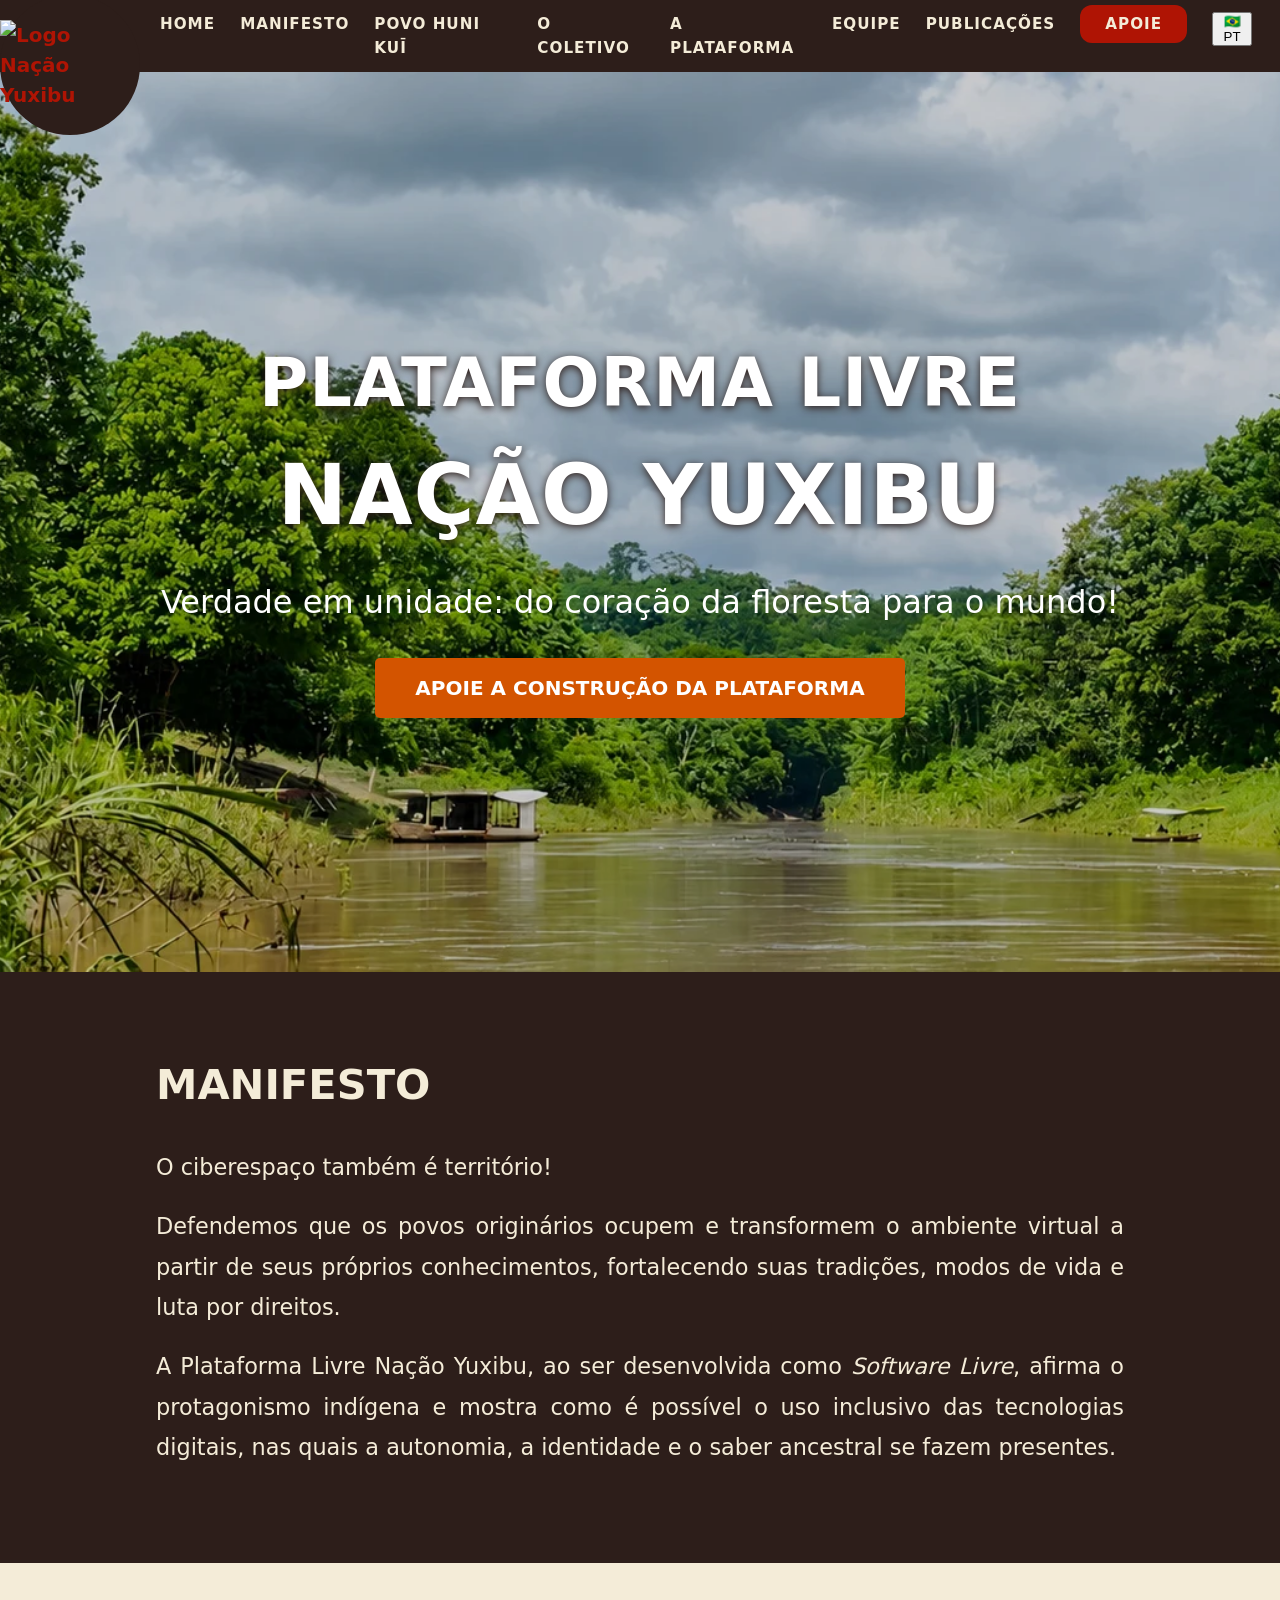
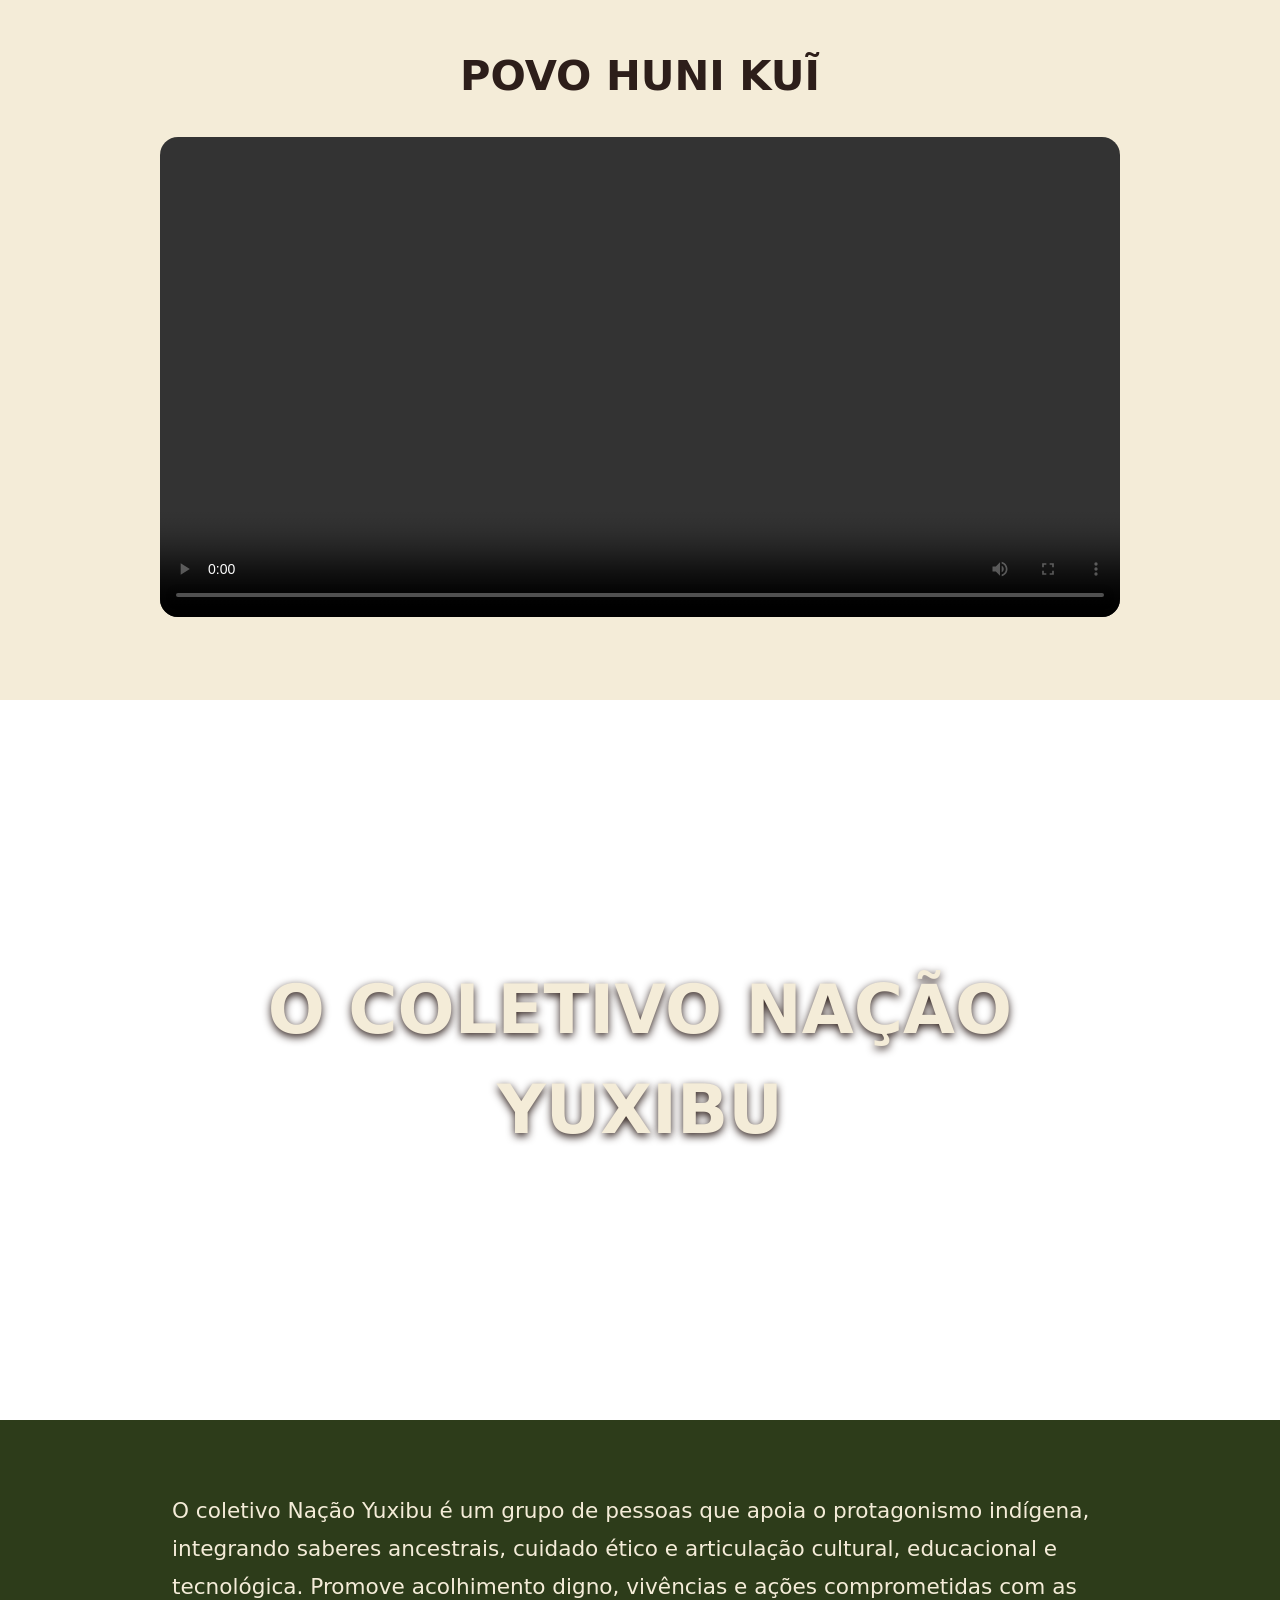
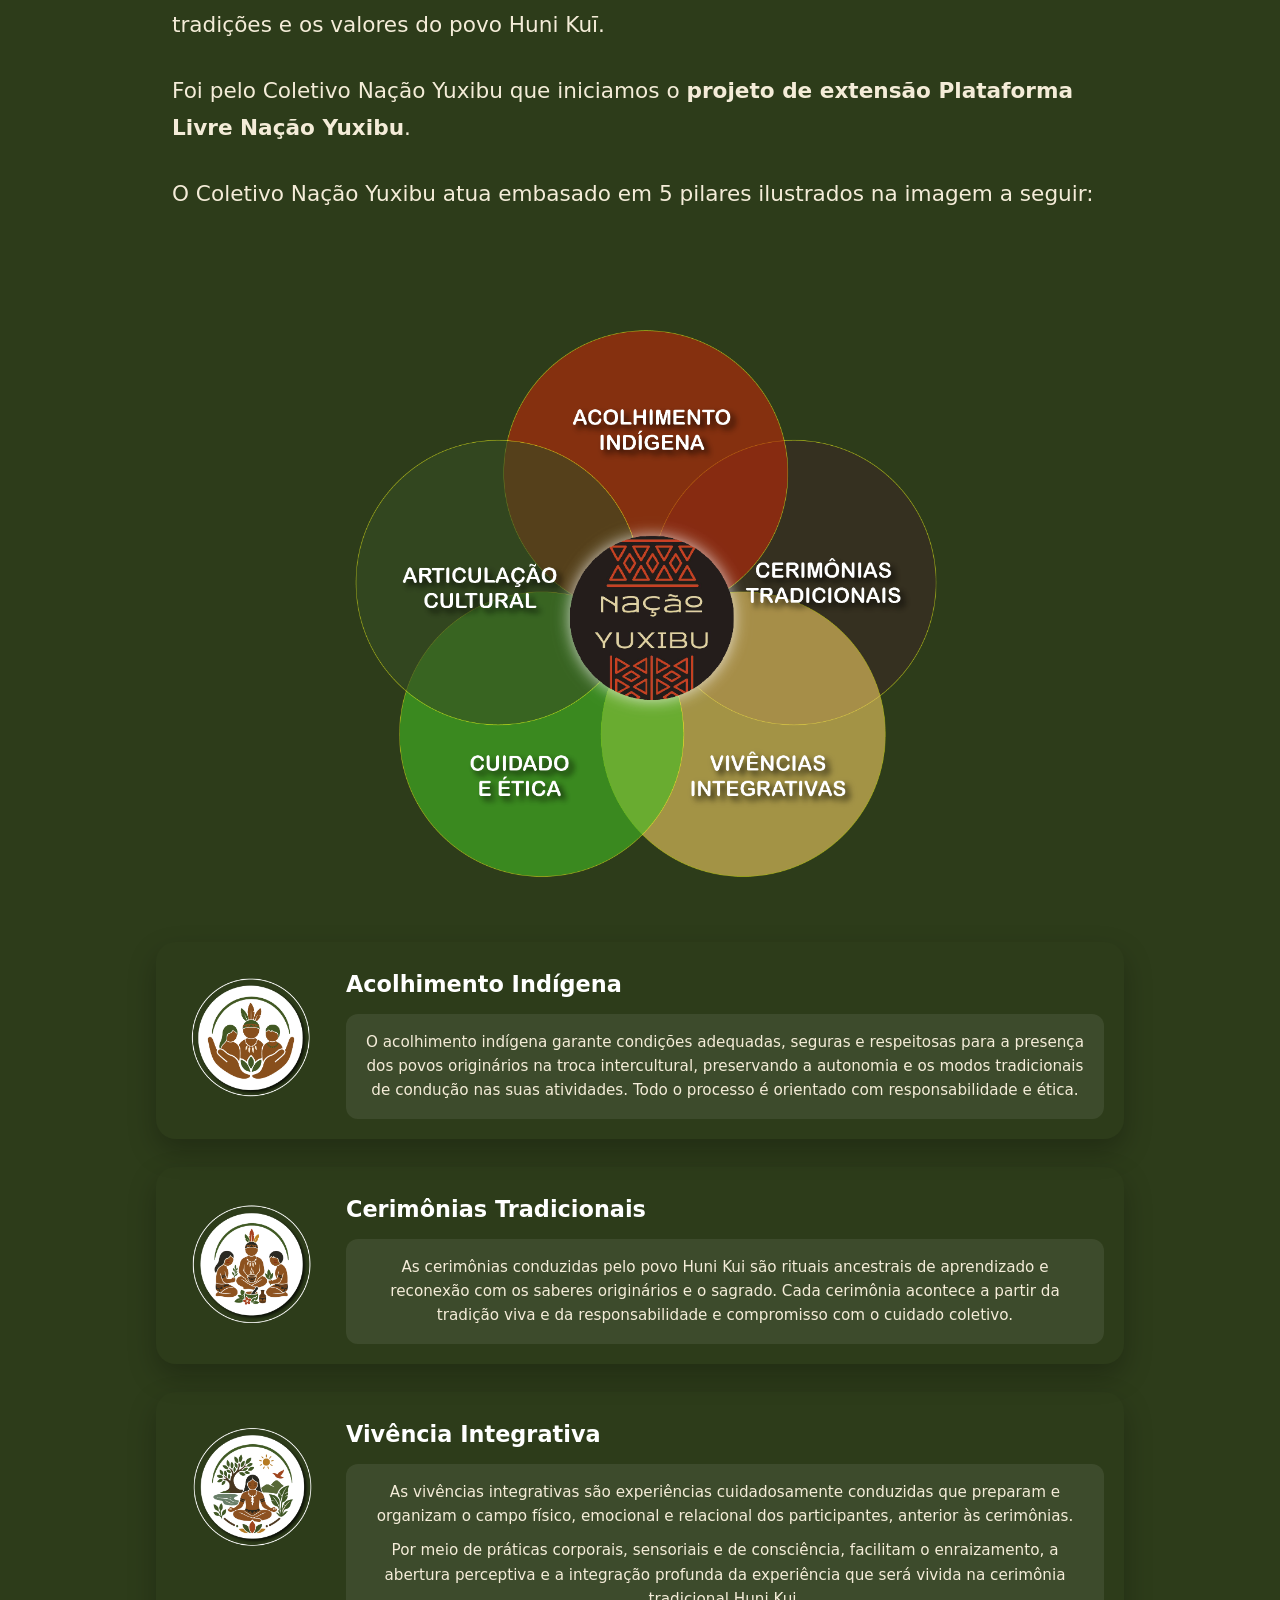
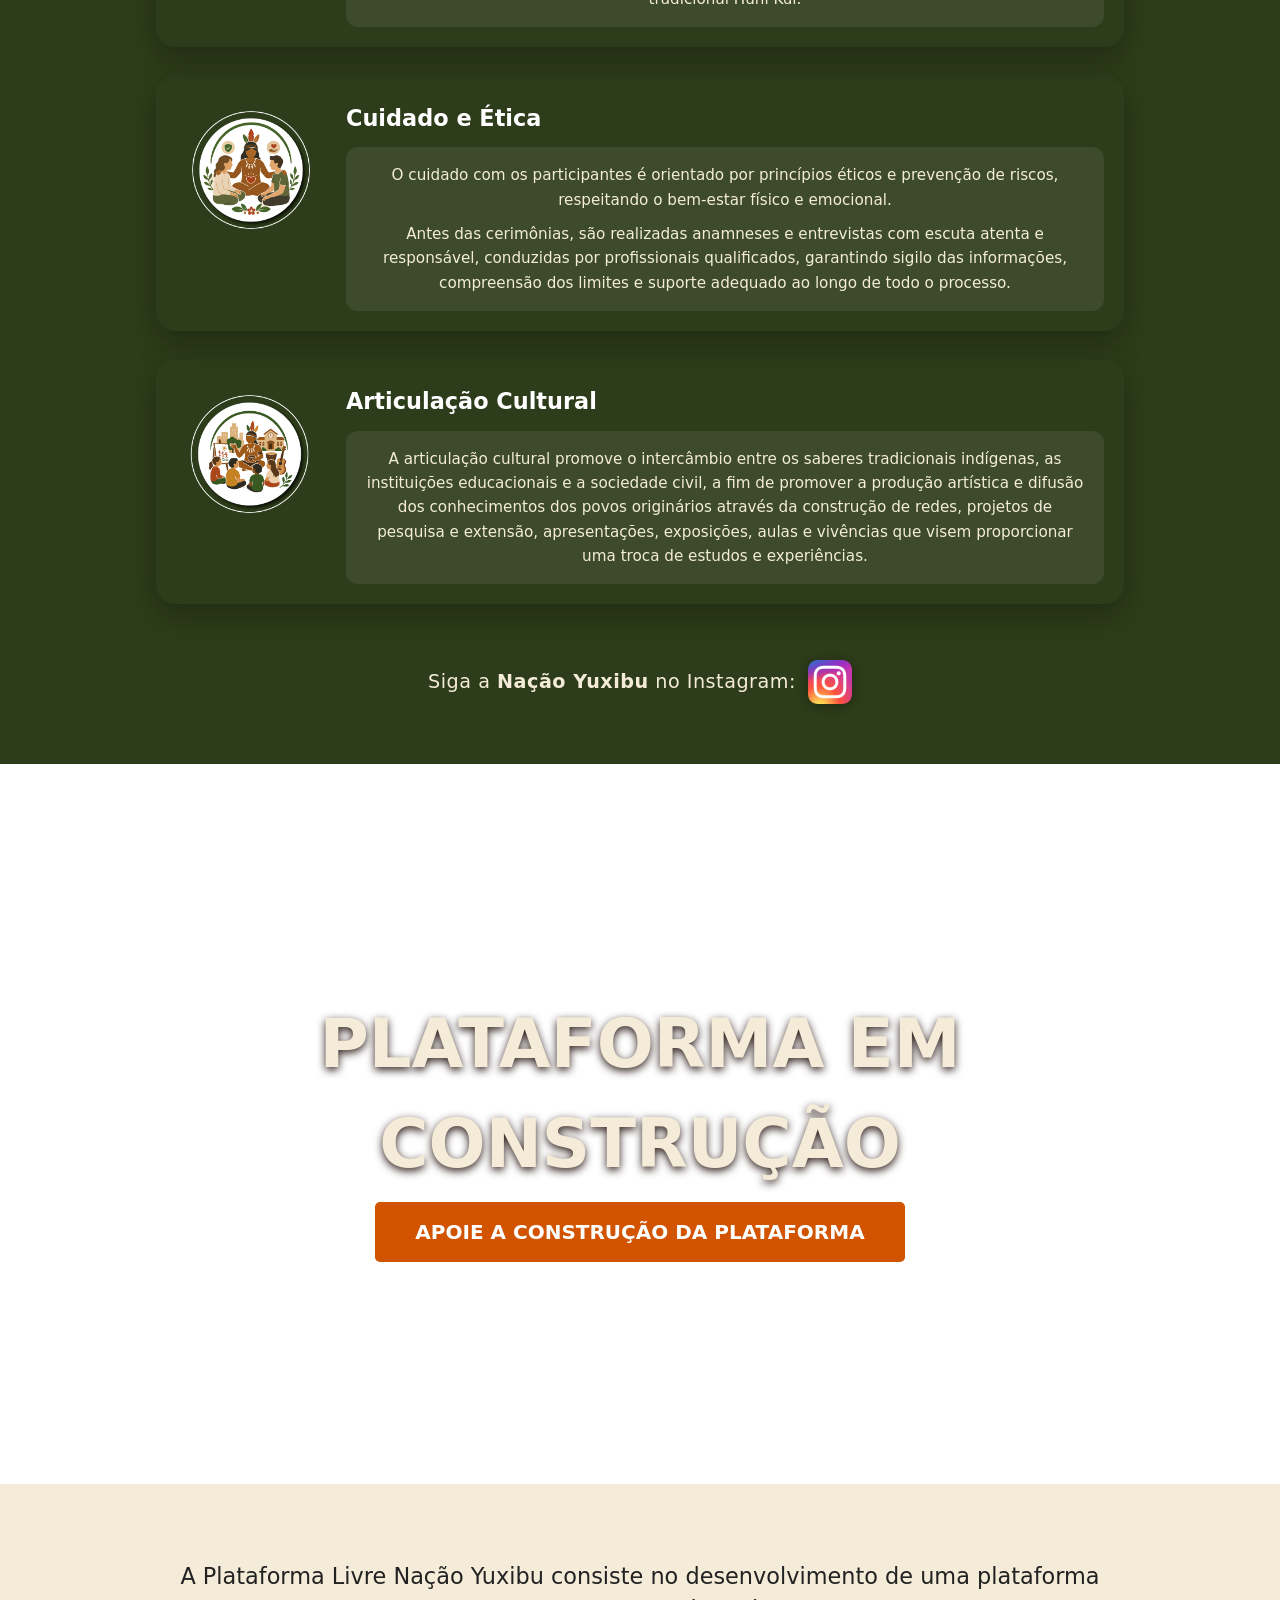
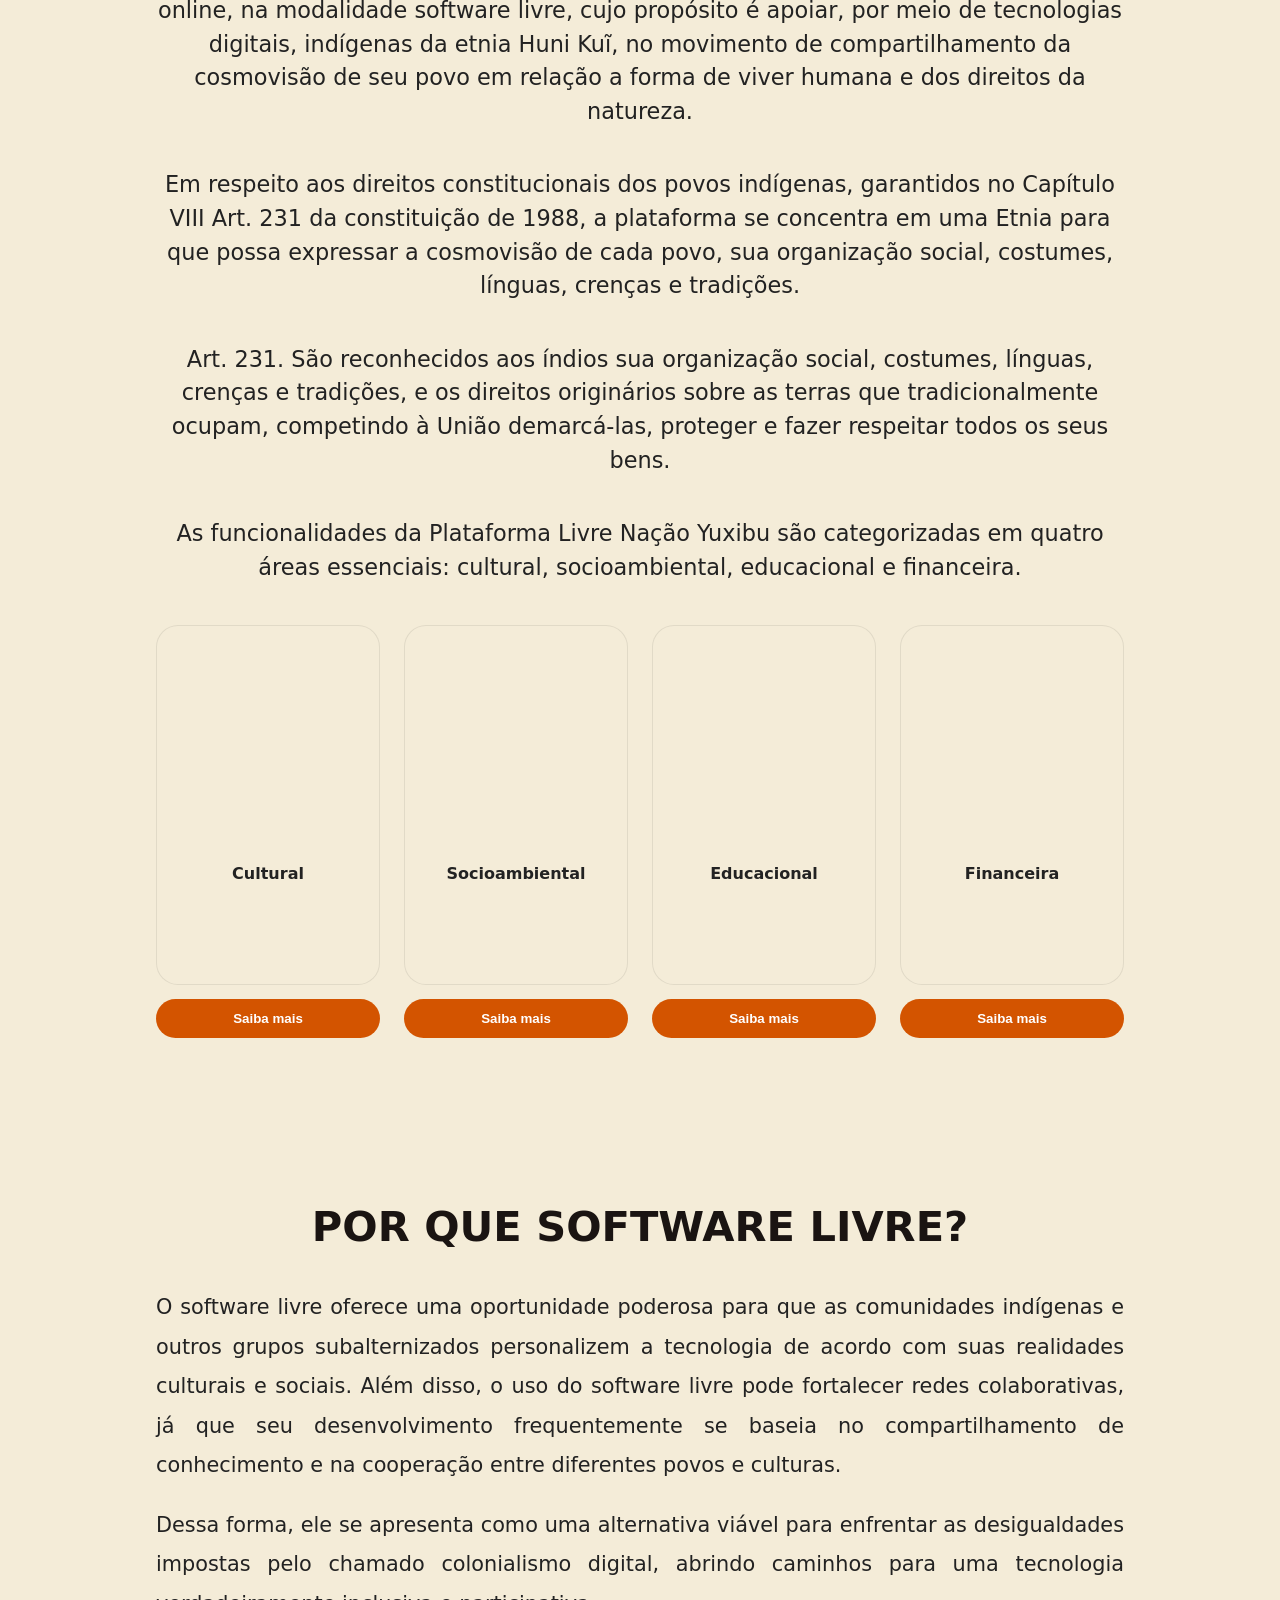
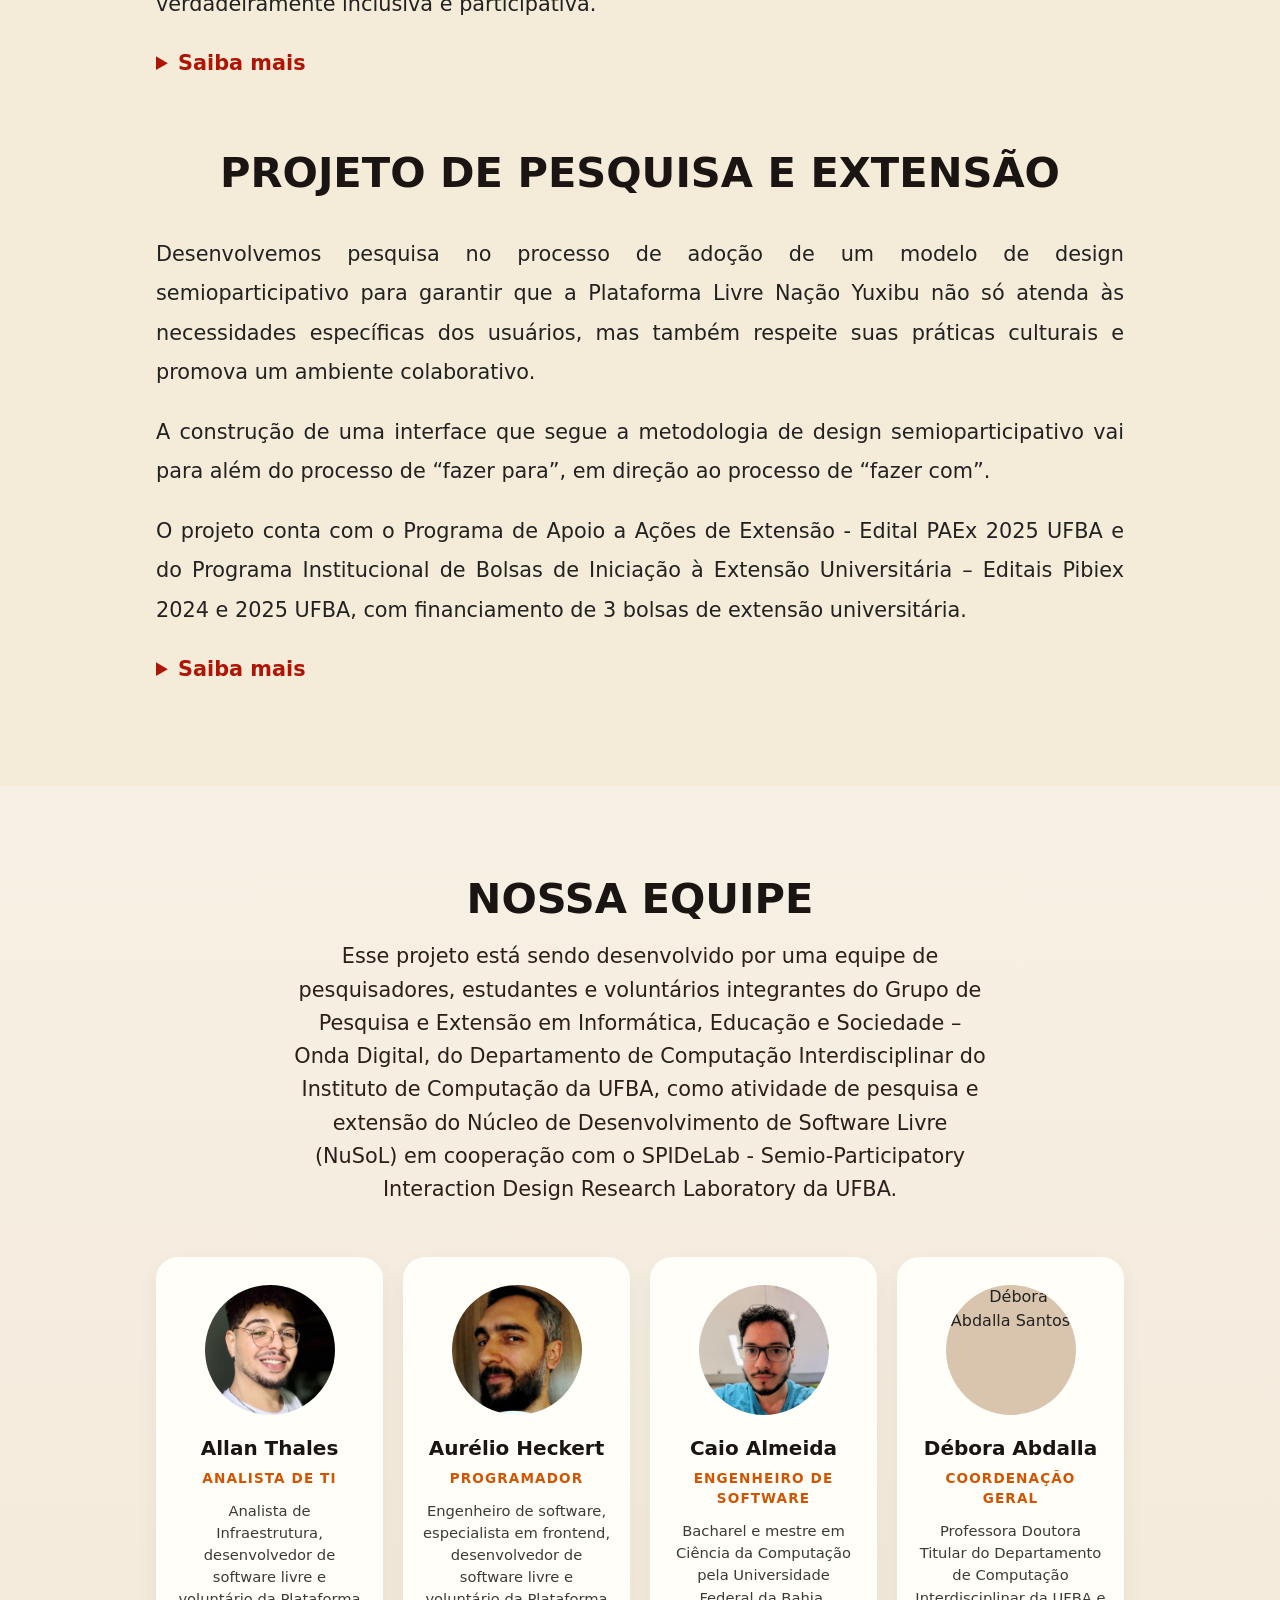
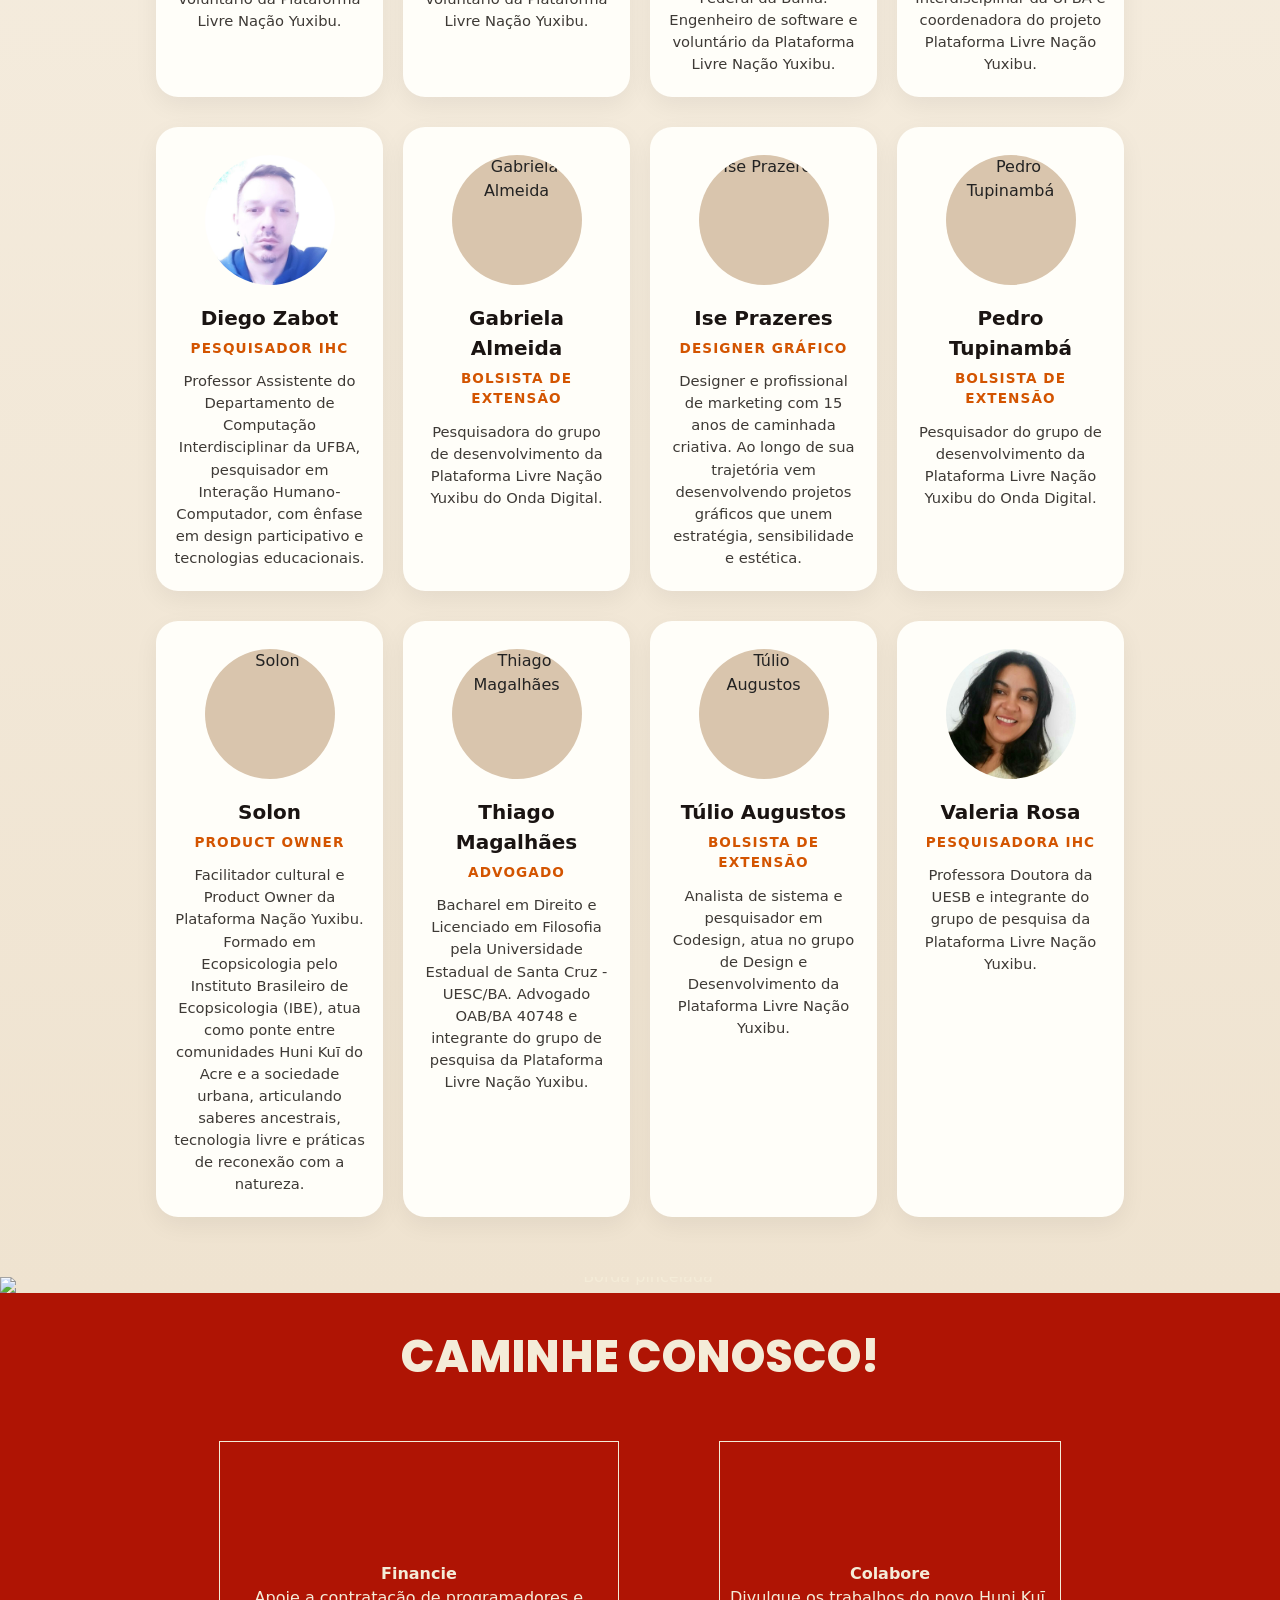
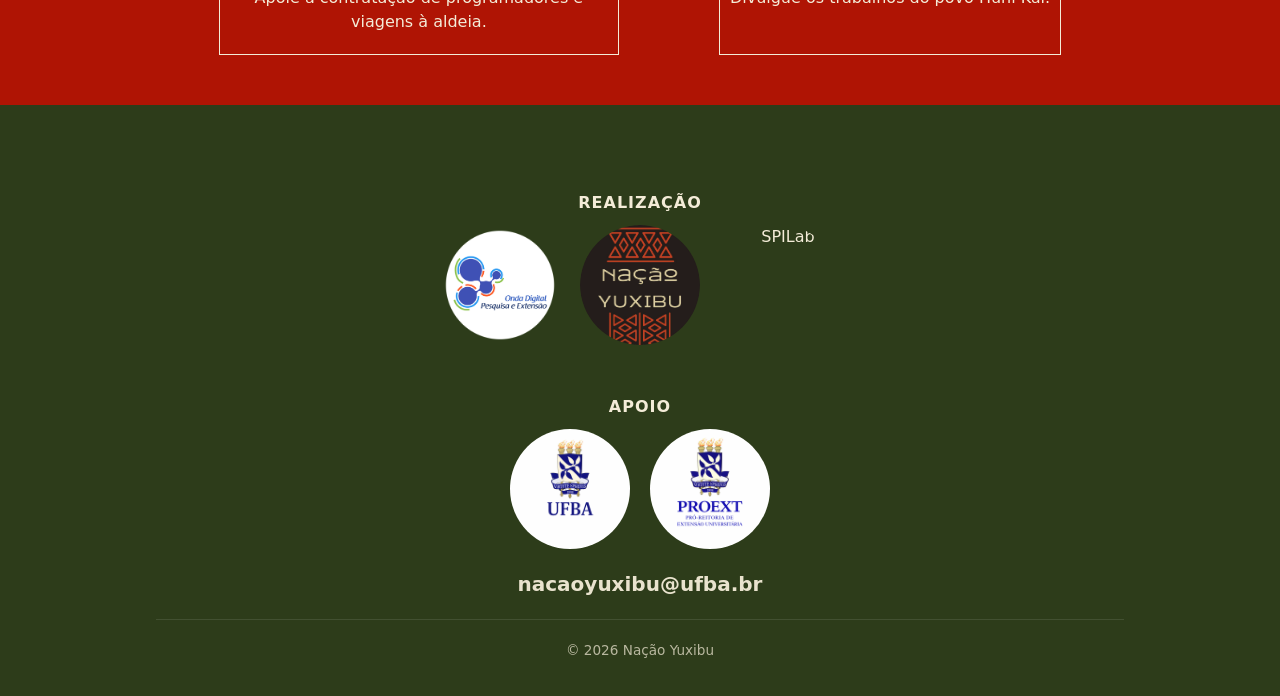
==== index.html @ 7ef47f7e "feat: adiciona suporte a seleção de idioma e atualiza estilos gerais" ====
<!DOCTYPE html>
<html lang="pt-br">

<head>
  <meta charset="UTF-8">
  <meta name="viewport" content="width=device-width, initial-scale=1.0, viewport-fit=cover">
  <title>Nação Yuxibu</title>
  <link rel="stylesheet" href="style.css">
  <link rel="stylesheet" href="https://cdn.jsdelivr.net/npm/swiper@11/swiper-bundle.min.css" />
  <link href="https://fonts.googleapis.com/css2?family=Poppins:wght@300;400;600;700;800&display=swap" rel="stylesheet">
  <link rel="shortcut icon" type="image/x-icon" href="./Fotos/nacao yuxibu.png">
</head>

<body>
  <header class="cabecalho">
    <nav class="navegacao">
      <div class="container-marca">
        <a href="#hero"><img src="./Fotos/nacao yuxibu.png" alt="Logo Nação Yuxibu" class="logo-cabecalho"></a>

      </div>
      <button class="botao-menu" type="button" aria-label="Abrir menu">☰</button>
      <ul class="links-navegacao">
        <li><a href="#hero">Home</a></li>
        <li><a href="#manifesto">Manifesto</a></li>
        <li><a href="#povo">Povo Huni Kuī</a></li>
        <li><a href="#movimento">O Coletivo</a></li>
        <li><a href="#plataforma">A Plataforma</a></li>
        <li><a href="#sobre">Equipe</a></li>
        <li><a href="publicacoes.html">Publicações</a></li>
        <li><a href="apoie.html" class="link-apoio">APOIE</a></li>
        <li class="item-idioma">
          <div class="idioma-selector">
            <button class="idioma-botao" id="idiomaAtual" aria-label="Selecionar idioma">
              <span class="bandeira">🇧🇷</span> PT
            </button>
            <ul class="idioma-lista" id="listaIdiomas"></ul>
          </div>
        </li>
      </ul>
    </nav>
  </header>

  <main>
    <!-- Hero -->
    <section id="hero" class="secao-hero">
      <div class="fundo-hero"></div>
      <div class="conteudo-hero">
        <h1 data-i18n="section1.heading" class="titulo-hero">
          <span class="linha-hero-1">Plataforma Livre</span>
          <span class="linha-hero-2">Nação Yuxibu</span>
        </h1>
        <p data-i18n="section1.lead" class="subtitulo-hero">
          Verdade em unidade: do coração da floresta para o mundo!
        </p>
        <a href="./apoie.html" data-i18n="section1.cta" class="botao-chamada">Apoie a Construção da plataforma</a>
      </div>
    </section>

    <!-- Manifesto -->
    <section id="manifesto" class="secao-manifesto">
      <div class="container">
        <div class="grade-manifesto">
          <div class="texto-manifesto">
            <h2 data-i18n="section2.title" class="titulo-manifesto">Manifesto</h2>
            <p data-i18n="section2.p1" class="paragrafo-manifesto">O ciberespaço também é território!</p>
            <p data-i18n="section2.p2" class="paragrafo-manifesto">
              Defendemos que os povos originários ocupem e transformem o ambiente virtual a partir de seus próprios conhecimentos, fortalecendo suas tradições, modos de vida e luta por direitos.
            </p>
            <p data-i18n="section2.p3" class="paragrafo-manifesto">
              A Plataforma Livre Nação Yuxibu, ao ser desenvolvida como <em>Software Livre</em>, afirma o protagonismo indígena e mostra como é possível o uso inclusivo das tecnologias digitais, nas quais a autonomia, a identidade e o saber ancestral se fazem presentes.
            </p>
          </div>
        </div>
      </div>
    </section>

    <!-- Povo Huni Kuī -->
    <section id="povo" class="secao-povo">
      <div class="container">
        <h2 class="titulo-povo">POVO HUNI KUĨ</h2>
        <div class="swiper carrossel-povo">
          <div class="swiper-wrapper">
            <div class="swiper-slide">
              <video class="player-video" controls>
                <source src="./videos/VideoIbã.mp4" type="video/mp4">
                Seu navegador não suporta o elemento de vídeo.
              </video>
            </div>
            <!--<div class="swiper-slide">
              <video class="player-video" controls>
                <source src="#" type="video/mp4">
              </video>
            </div>
            <div class="swiper-slide">
              <video class="player-video" controls>
                <source src="#" type="video/mp4">
              </video>
            </div>-->
          </div>
          <div class="swiper-button-next"></div>
          <div class="swiper-button-prev"></div>
          <div class="swiper-pagination"></div>
        </div>
      </div>
    </section>

    <!-- Coletivo (capa) -->
    <section id="movimento" class="secao-coletivo">
      <div class="container">
        <h2 data-i18n="section3.title" class="titulo-movimento">O Coletivo Nação Yuxibu</h2>
      </div>
    </section>

    <!-- Cards do Coletivo (novo layout) -->
    <section id="movimento-cards" class="secao-cards-movimento">
      <div class="container">
        <div class="container container-coletivo">
          <div class="texto-coletivo">
            <p data-i18n="section3.p1" class="paragrafo-coletivo">
              O coletivo Nação Yuxibu é um grupo de pessoas que apoia o protagonismo indígena, integrando saberes ancestrais, cuidado ético e articulação cultural, educacional e tecnológica. Promove acolhimento digno, vivências e ações comprometidas com as tradições e os valores do povo Huni Kuī.
            </p>
            <p data-i18n="section3.p2" class="paragrafo-coletivo">
              Foi pelo Coletivo Nação Yuxibu que iniciamos o <b>projeto de extensão Plataforma Livre Nação Yuxibu</b>.
            </p>
            <p data-i18n="section3.p3" class="paragrafo-coletivo">
              O Coletivo Nação Yuxibu atua embasado em 5 pilares ilustrados na imagem a seguir:
            </p>
          </div>
          <div class="pilares-nacao-yuxibu">
            <img src="./Fotos/PILARES-NAÇÃO-YUXIBU-06.png" alt="Pilares da Nação Yuxibu" loading="lazy">
          </div>
        </div>

        <div class="grade-cards-movimento">
          <!-- Card 1: Acolhimento Indígena -->
          <div class="card-movimento">
            <div class="card-icone">
              <img src="./Fotos/icones/acolhimento-indigena.png" alt="Ícone Acolhimento Indígena" loading="lazy">
            </div>
            <div class="card-conteudo">
              <h3 data-i18n="pillar.support.title" class="card-titulo">Acolhimento Indígena</h3>
              <div class="card-texto">
                <p data-i18n="pillar.support.p">O acolhimento indígena garante condições adequadas, seguras e respeitosas para a presença dos povos
                  originários na troca intercultural, preservando a autonomia e os modos tradicionais de condução nas
                  suas atividades. Todo o processo é orientado com responsabilidade e ética.</p>
              </div>
            </div>
          </div>

          <!-- Card 2: Cerimônias Tradicionais -->
          <div class="card-movimento">
            <div class="card-icone">
              <img src="./Fotos/icones/cerimônias-tradicionais.png" alt="Ícone Cerimônias Tradicionais" loading="lazy">
            </div>
            <div class="card-conteudo">
              <h3 data-i18n="pillar.ceremonies.title" class="card-titulo">Cerimônias Tradicionais</h3>
              <div class="card-texto">
                <p data-i18n="pillar.ceremonies.p">As cerimônias conduzidas pelo povo Huni Kui são rituais ancestrais de aprendizado e reconexão com os
                  saberes originários e o sagrado. Cada cerimônia acontece a partir da tradição viva e da
                  responsabilidade e compromisso com o cuidado coletivo.</p>
              </div>
            </div>
          </div>

          <!-- Card 3: Vivência Integrativa -->
          <div class="card-movimento">
            <div class="card-icone">
              <img src="./Fotos/icones/vivência-integrativa.png" alt="Ícone Vivência Integrativa" loading="lazy">
            </div>
            <div class="card-conteudo">
              <h3 data-i18n="pillar.integrative.title" class="card-titulo">Vivência Integrativa</h3>
              <div class="card-texto">
                <p data-i18n="pillar.integrative.p">As vivências integrativas são experiências cuidadosamente conduzidas que preparam e organizam o campo
                  físico, emocional e relacional dos participantes, anterior às cerimônias.</p>
                <p>Por meio de práticas corporais, sensoriais e de consciência, facilitam o enraizamento, a abertura
                  perceptiva e a integração profunda da experiência que será vivida na cerimônia tradicional Huni Kui.
                </p>
              </div>
            </div>
          </div>

          <!-- Card 4: Cuidado e Ética -->
          <div class="card-movimento">
            <div class="card-icone">
              <img src="./Fotos/icones/cuidado-e-ética.png" alt="Ícone Cuidado e Ética" loading="lazy">
            </div>
            <div class="card-conteudo">
              <h3 data-i18n="pillar.care.title" class="card-titulo">Cuidado e Ética</h3>
              <div class="card-texto">
                <p data-i18n="pillar.care.p">O cuidado com os participantes é orientado por princípios éticos e prevenção de riscos, respeitando o
                  bem-estar físico e emocional.</p>
                <p>Antes das cerimônias, são realizadas anamneses e entrevistas com escuta atenta e responsável,
                  conduzidas por profissionais qualificados, garantindo sigilo das informações, compreensão dos limites
                  e suporte adequado ao longo de todo o processo.</p>
              </div>
            </div>
          </div>

          <!-- Card 5: Articulação Cultural -->
          <div class="card-movimento">
            <div class="card-icone">
              <img src="./Fotos/icones/articulação-cultural.png" alt="Ícone Articulação Cultural" loading="lazy">
            </div>
            <div class="card-conteudo">
              <h3 data-i18n="pillar.cultural.title" class="card-titulo">Articulação Cultural</h3>
              <div class="card-texto">
                <p data-i18n="pillar.cultural.p">A articulação cultural promove o intercâmbio entre os saberes tradicionais indígenas, as instituições
                  educacionais e a sociedade civil, a fim de promover a produção artística e difusão dos conhecimentos
                  dos povos originários através da construção de redes, projetos de pesquisa e extensão, apresentações,
                  exposições, aulas e vivências que visem proporcionar uma troca de estudos e experiências.</p>
              </div>
            </div>
          </div>
        </div>
      </div>

      <!--  REDES SOCIAIS -->
      <div class="redes-sociais-coletivo">
        <div class="linha-redes">
          <p data-i18n="section3.follow" class="chamada-redes">Siga a <strong>Nação Yuxibu</strong> no Instagram:</p>
          <a href="https://www.instagram.com/nacaoyuxibu" target="_blank" rel="noopener noreferrer"
            aria-label="Instagram">
            <img src="./icones-site/icone instagram.png" alt="Instagram" loading="lazy">
          </a>
          <!-- <a href="https://wa.me/55XXXXXXXXXXX" target="_blank" rel="noopener noreferrer" aria-label="WhatsApp">
            <img src="./Fotos/icones/whatsapp.png" alt="WhatsApp">
          </a>-->
        </div>
      </div>
    </section>


    <!-- Plataforma (capa) -->
    <section id="plataforma" class="secao-plataforma-capa">
      <div class="container">
        <h2 class="titulo-plataforma">Plataforma em Construção</h2>
        <a href="./apoie.html" class="botao-chamada">Apoie a Construção da plataforma</a>
      </div>
    </section>

    <!-- Pilares da Plataforma -->
    <section id="plataforma-pilares" class="secao-pilares">
      <div class="container">
        <p data-i18n="section4.p1" class="paragrafo-plataforma">
          A Plataforma Livre Nação Yuxibu consiste no desenvolvimento de uma plataforma online, na modalidade software
          livre, cujo propósito é apoiar, por meio de tecnologias digitais, indígenas da etnia Huni Kuĩ, no movimento de
          compartilhamento da cosmovisão de seu povo em relação a forma de viver humana e dos direitos da natureza.
        </p>
        <p data-i18n="section4.p2" class="paragrafo-plataforma">
          Em respeito aos direitos constitucionais dos povos indígenas, garantidos no Capítulo VIII Art. 231 da
          constituição de 1988, a plataforma se concentra em uma Etnia para que possa expressar a cosmovisão de cada
          povo, sua organização social, costumes, línguas, crenças e tradições.
        </p>
        <p data-i18n="section4.article231" class="paragrafo-plataforma">
          Art. 231. São reconhecidos aos índios sua organização social, costumes, línguas,
          crenças e tradições, e os direitos originários sobre as terras que tradicionalmente ocupam, competindo à União
          demarcá-las, proteger e fazer respeitar todos os seus bens.
        </p>
        <p data-i18n="section4.p3" class="paragrafo-plataforma">
          As funcionalidades da Plataforma Livre Nação Yuxibu são categorizadas em quatro áreas essenciais: cultural,
          socioambiental, educacional e financeira.
        </p>
        <div class="grade-pilares">
          <!-- Pilar 1 -->
          <div class="pilar">
            <div class="pilar-interno">
              <div class="pilar-frente">
                <div class="imagem-pilar" style="background-image: url('./Fotos/CULTURAL.png');"></div>
                <h4 data-i18n="section4.cultural.title">Cultural</h4>
              </div>
              <div class="pilar-verso">
                <h4 data-i18n="section4.cultural.title">Cultural</h4>
                <p data-i18n="section4.cultural.p">Divulgação do cronograma de atividades culturais planejadas e a construção de um acervo para
                  documentar práticas e atividades realizadas.</p>
              </div>
            </div>
            <button class="botao-alternar-pilar" type="button" aria-expanded="false">Saiba mais</button>
          </div>
          <!-- Pilar 2 -->
          <div class="pilar">
            <div class="pilar-interno">
              <div class="pilar-frente">
                <div class="imagem-pilar" style="background-image: url('./Fotos/SOCIOAMBIENTAL.png');"></div>
                <h4 data-i18n="section4.socio.title">Socioambiental</h4>
              </div>
              <div class="pilar-verso">
                <h4 data-i18n="section4.socio.title">Socioambiental</h4>
                <p data-i18n="section4.socio.p">Interação entre os membros para trocas de serviços e experiências, fortalecendo relações
                  interculturais que criem novas formas de relações sociais e com a natureza.</p>
              </div>
            </div>
            <button class="botao-alternar-pilar" type="button" aria-expanded="false">Saiba mais</button>
          </div>
          <!-- Pilar 3 -->
          <div class="pilar">
            <div class="pilar-interno">
              <div class="pilar-frente">
                <div class="imagem-pilar" style="background-image: url('./Fotos/EDUCACIONAL.png');"></div>
                <h4 data-i18n="section4.educational.title">Educacional</h4>
              </div>
              <div class="pilar-verso">
                <h4 data-i18n="section4.educational.title">Educacional</h4>
                <p data-i18n="section4.educational.p">Espaço para a realização de aulas ministradas pelos próprios indígenas, bem como para fornecer
                  treinamentos aos colaboradores.</p>
              </div>
            </div>
            <button class="botao-alternar-pilar" type="button" aria-expanded="false">Saiba mais</button>
          </div>
          <!-- Pilar 4 -->
          <div class="pilar">
            <div class="pilar-interno">
              <div class="pilar-frente">
                <div class="imagem-pilar" style="background-image: url('./Fotos/FINANCEIRO.png');"></div>
                <h4 data-i18n="section4.financial.title">Financeira</h4>
              </div>
              <div class="pilar-verso">
                <h4 data-i18n="section4.financial.title">Financeira</h4>
                <p data-i18n="section4.financial.p">Espaço livre e seguro para os indígenas venderem sua arte, artesanato e objetos diversos
                  (marketplace), além de viabilizar doações, em consonância aos princípios de economia criativa e
                  sustentável.</p>
              </div>
            </div>
            <button class="botao-alternar-pilar" type="button" aria-expanded="false">Saiba mais</button>
          </div>
        </div>
      </div>
    </section>

    <!-- Software Livre e Pesquisa -->
    <section id="software-livre" class="secao-software-livre">
      <div class="container">
        <h2 data-i18n="section4.whyfree.title" class="titulo-software-livre">Por que Software Livre?</h2>
        <p data-i18n="section4.whyfree.p1" class="texto-software-livre">O software livre oferece uma oportunidade poderosa para que as comunidades
          indígenas e outros grupos subalternizados personalizem a tecnologia de acordo com suas realidades culturais e
          sociais. Além disso, o uso do software livre pode fortalecer redes colaborativas, já que seu desenvolvimento
          frequentemente se baseia no compartilhamento de conhecimento e na cooperação entre diferentes povos e
          culturas.</p>
        <p data-i18n="section4.whyfree.p2" class="texto-software-livre">
          Dessa forma, ele se apresenta como uma alternativa viável para enfrentar as desigualdades impostas pelo
          chamado colonialismo digital, abrindo caminhos para uma tecnologia verdadeiramente inclusiva e participativa.
        </p>
        <details>
          <summary class="texto-software-livre sumario">Saiba mais</summary>
          <p data-i18n="section4.whyfree.p3" class="texto-software-livre">O acesso à educação, à informação e à disseminação do conhecimento estão
            fundamentalmente relacionados aos movimentos de tecnologias abertas. Dentre esses movimentos, o movimento de
            Software Livre é o que mais se destaca. Considera-se que a adoção de softwares livres em prol do
            desenvolvimento humano com igualdade e equidade, é uma alternativa ao acesso democrático às tecnologias,
            dado que o software livre é aquele disponível com a permissão para qualquer um usá-lo, estudá-lo, copiá-lo,
            e distribuí-lo, seja na sua forma original ou com modificações, seja gratuitamente ou com custo (STALLMAN,
            2002).
          </p>
          <p class="texto-software-livre">
            Em um contexto social dominado pela plataformização do viver humano, a Plataforma Livre Nação Yuxibu, ao ser
            desenvolvida como software livre, com servidor de dados próprio (um espaço de disco no servidor da UFBA),
            para fins específicos, traz um importante resultado em mostrar como é possível uma outra forma de uso das
            tecnologias digitais, onde a autonomia se faz presente.
          </p>
          <p class="referencia">Referência: STALLMAN, R. (2002). Free Software, Free Society: Selected Essays of Richard
            M. Stallman. Boston: GNU Press.</p>
          <br>
          <br>
          <br>
        </details>
      </div>
      <div class="container">
        <h2 data-i18n="section4.research.title" class="titulo-pesquisa">Projeto de Pesquisa e Extensão</h2>
        <p data-i18n="section4.research.p" class="texto-software-livre">Desenvolvemos pesquisa no processo de adoção de um modelo de design
          semioparticipativo para garantir que a Plataforma Livre Nação Yuxibu não só atenda às necessidades específicas
          dos usuários, mas também respeite suas práticas culturais e promova um ambiente colaborativo.</p>
        <p data-i18n="section4.research.p2" class="texto-software-livre">
          A construção de uma interface que segue a metodologia de design semioparticipativo vai para além do processo
          de “fazer para”, em direção ao processo de “fazer com”.
        </p><!--
        <p class="texto-software-livre">
          O projeto conta com apoio dos Editais da <a href="">UFBA PAEx 2025</a> e <a href="">Pibiex 2025</a>, com
          financiamento de 3 bolsas de extensão universitária.
        </p> -->
        <p data-i18n="section4.research.p3"class="texto-software-livre">
          O projeto conta com o Programa de Apoio a Ações de Extensão - Edital PAEx 2025 UFBA e do Programa
          Institucional
          de Bolsas de Iniciação à Extensão Universitária – Editais Pibiex 2024 e 2025 UFBA</a>, com
          financiamento de 3 bolsas de extensão universitária.
        </p>
        <details>
          <summary class="texto-software-livre sumario">Saiba mais</summary>
          <p data-i18n="section4.research.p4" class="texto-software-livre">A plataforma está sendo concebida de forma a servir de base para que outros
            povos tradicionais possam utilizar do modelo desenvolvido com o mesmo propósito de difusão de suas
            cosmovisões.</p>
          <p data-i18n="section4.research.p5"class="texto-software-livre">
            Também, serão desenvolvidas capacitações no uso da tecnologia digital, fortalecendo o caráter extensionista
            do projeto.
          </p>
          <p data-i18n="section4.research.p6"class="texto-software-livre">
            Outro diferencial desta plataforma é ser um local seguro para acesso ao conhecimento, saberes e produtos dos
            povos Huni Kuin, por ser uma rede formada e gerida por indígenas e colaboradores que darão credibilidade ao
            que estará sendo publicado e difundido no ambiente digital.
          </p>
          <p data-i18n="section4.research.p7"class="texto-software-livre">
            Esse projeto está sendo desenvolvido por uma equipe de pesquisadores, estudantes e voluntários integrantes
            do Grupo de Pesquisa e Extensão em Informática, Educação e Sociedade – Onda Digital, do Departamento de
            Computação Interdisciplinar do Instituto de Computação da UFBA, como atividade de pesquisa e extensão do
            Núcleo de Desenvolvimento de Software Livre (NuSoL) em cooperação com o SPIDeLab - Semio-Participatory
            Interaction Design Research Laboratory da USP.
          </p>
        </details>
      </div>
    </section>

    <!-- Equipe -->
    <section id="sobre" class="equipe-section">
      <div class="container">
        <div class="sobre-header">
          <h2 data-i18n="section5.title" class="equipe-title">Nossa Equipe</h2>
          <p data-i18n="section5.p" class="descricao-equipe">
            Esse projeto está sendo desenvolvido por uma equipe de pesquisadores, estudantes e voluntários integrantes do Grupo de Pesquisa e Extensão em Informática, Educação e Sociedade – Onda Digital, do Departamento de Computação Interdisciplinar do Instituto de Computação da UFBA, como atividade de pesquisa e extensão do Núcleo de Desenvolvimento de Software Livre (NuSoL) em cooperação com o SPIDeLab - Semio-Participatory Interaction Design Research Laboratory da UFBA.
          </p>
        </div>

        <div class="equipe-grid">
          <!-- Card Allan Thales -->
          <div class="membro-card">
            <div class="membro-foto">
              <img src="./Membros/Allan.jpeg" alt="Allan Thales" loading="lazy">
            </div>
            <h3>Allan Thales</h3>
            <span class="cargo">Analista de TI</span>
            <p data-i18n="team.allan.role">Analista de Infraestrutura, desenvolvedor de software livre e voluntário da Plataforma Livre Nação
              Yuxibu.</p>
          </div>

          <!-- Card Aurélio Heckert -->
          <div class="membro-card">
            <div class="membro-foto">
              <img src="./Membros/Aurelio.jpeg" alt="Aurélio Heckert" loading="lazy">
            </div>
            <h3>Aurélio Heckert</h3>
            <span class="cargo">Programador</span>
            <p data-i18n="team.aurelio.role">Engenheiro de software, especialista em frontend, desenvolvedor de software livre e voluntário da
              Plataforma Livre Nação Yuxibu.</p>
          </div>

          <!-- Card Caio Almeida -->
          <div class="membro-card">
            <div class="membro-foto">
              <img src="./Membros/Caio.jpeg" alt="Caio Almeida" loading="lazy">
            </div>
            <h3>Caio Almeida</h3>
            <span class="cargo">Engenheiro de software</span>
            <p data-i18n="team.caio.role">Bacharel e mestre em Ciência da Computação pela Universidade Federal da Bahia. Engenheiro de software e
              voluntário da Plataforma Livre Nação Yuxibu.</p>
          </div>

          <!-- Card Débora Abdalla -->
          <div class="membro-card">
            <div class="membro-foto">
              <img src="./Membros/Debora.jpeg" alt="Débora Abdalla Santos" loading="lazy">
            </div>
            <h3>Débora Abdalla</h3>
            <span class="cargo">Coordenação Geral</span>
            <p data-i18n="team.debora.role">
              Professora Doutora Titular do Departamento de Computação Interdisciplinar
              da UFBA e coordenadora do projeto Plataforma Livre Nação Yuxibu.
            </p>
          </div>

          <!-- Card Diego Zabot -->
          <div class="membro-card">
            <div class="membro-foto">
              <img src="./Membros/Diego.jpeg" alt="Diego Zabot" loading="lazy">
            </div>
            <h3>Diego Zabot</h3>
            <span class="cargo">Pesquisador IHC</span>
            <p data-i18n="team.diego.role">Professor Assistente do Departamento de Computação Interdisciplinar da UFBA, pesquisador em Interação
              Humano-Computador, com ênfase em design participativo e tecnologias educacionais.</p>
          </div>

          <!-- Card Gabriela Almeida -->
          <div class="membro-card">
            <div class="membro-foto">
              <img src="./Membros/Gabriela.jpeg" alt="Gabriela Almeida" loading="lazy">
            </div>
            <h3>Gabriela Almeida</h3>
            <span class="cargo">Bolsista de extensão</span>
            <p data-i18n="team.gabriela.role">
              Pesquisadora do grupo de desenvolvimento da Plataforma Livre Nação Yuxibu do Onda Digital.
            </p>
          </div>

          <!-- Card Ise Prazeres -->
          <div class="membro-card">
            <div class="membro-foto">
              <img src="./Membros/IsePrazeres.jpeg" alt="Ise Prazeres" loading="lazy">
            </div>
            <h3>Ise Prazeres</h3>
            <span class="cargo">Designer gráfico</span>
            <p data-i18n="team.ise.role">
              Designer e profissional de marketing com 15 anos de caminhada criativa. Ao longo de sua trajetória vem
              desenvolvendo projetos gráficos que unem estratégia, sensibilidade e estética.
            </p>
          </div>

          <!-- Card Pedro Tupinambá -->
          <div class="membro-card">
            <div class="membro-foto">
              <img src="./Membros/Pedro.jpeg" alt="Pedro Tupinambá" loading="lazy">
            </div>
            <h3>Pedro Tupinambá</h3>
            <span class="cargo">Bolsista de extensão</span>
            <p data-i18n="team.pedro.role">Pesquisador do grupo de desenvolvimento da Plataforma Livre Nação Yuxibu do Onda Digital.</p>
          </div>

          <!-- Card Solon -->
          <div class="membro-card">
            <div class="membro-foto">
              <img src="./Membros/Solon.PNG" alt="Solon" loading="lazy">
            </div>
            <h3>Solon</h3>
            <span class="cargo">Product Owner</span>
            <p data-i18n="team.solon.role">Facilitador cultural e Product Owner da Plataforma Nação Yuxibu. Formado em Ecopsicologia pelo Instituto
              Brasileiro de Ecopsicologia (IBE), atua como ponte entre comunidades Huni Kuī do Acre e a sociedade
              urbana, articulando saberes ancestrais, tecnologia livre e práticas de reconexão com a natureza.</p>
          </div>

          <!-- Card Thiago Magalhães -->
          <div class="membro-card">
            <div class="membro-foto">
              <img src="./Membros/Thiago.jpeg" alt="Thiago Magalhães" loading="lazy">
            </div>
            <h3>Thiago Magalhães</h3>
            <span class="cargo">Advogado</span>
            <p data-i18n="team.thiago.role">
              Bacharel em Direito e Licenciado em Filosofia pela Universidade Estadual de Santa Cruz - UESC/BA. Advogado
              OAB/BA 40748 e integrante do grupo de pesquisa da Plataforma Livre Nação Yuxibu.
            </p>
          </div>

          <!-- Card Túlio Augustos -->
          <div class="membro-card">
            <div class="membro-foto">
              <img src="./Membros/Tulio.jpeg" alt="Túlio Augustos" loading="lazy">
            </div>
            <h3>Túlio Augustos</h3>
            <span class="cargo">Bolsista de extensão</span>
            <p data-i18n="team.tulio.role">
              Analista de sistema e pesquisador em Codesign, atua no grupo de Design e Desenvolvimento da Plataforma
              Livre Nação Yuxibu.
            </p>
          </div>

          <!-- Card Valeria Rosa -->
          <div class="membro-card">
            <div class="membro-foto">
              <img src="./Membros/valeria.jpeg" alt="Valeria Rosa" loading="lazy">
            </div>
            <h3>Valeria Rosa</h3>
            <span class="cargo">Pesquisadora IHC</span>
            <p data-i18n="team.valeria.role">Professora Doutora da UESB e integrante do grupo de pesquisa da Plataforma Livre Nação Yuxibu.</p>
          </div>
        </div>
      </div>
    </section>

    <!-- Apoiar -->
    <section id="apoiar" class="secao-apoio">
      <div class="divisor-pincelada">
        <img src="./Bordas/URUCUM2.png" alt="Borda pincelada" loading="lazy">
      </div>
      <div class="container-apoio">
        <h2 data-i18n="section6.title"class="titulo-apoio">Caminhe Conosco!</h2>
        <div class="opcoes-apoio">
          <a href="./apoie.html">
            <div class="caixa-apoio">
              <div class="imagem-apoio" style="background-image: url('./Fotos/FINANCIE.png');"></div>
              <h4>Financie</h4>
              <p>Apoie a contratação de programadores e viagens à aldeia.</p>
            </div>
          </a>
          <a href="./apoie.html">
            <div class="caixa-apoio">
              <div class="imagem-apoio" style="background-image: url('./Fotos/COLABORE.png');"></div>
              <h4>Colabore</h4>
              <p>Divulgue os trabalhos do povo Huni Kuī.</p>
            </div>
          </a>

        </div>
      </div>
    </section>
  </main>

  <footer class="rodape">
    <div class="container">
      <div class="marca-rodape">
        <h4>Realização</h4>
        <div class="logos-colaboradores">
          <div class="logo-colaborador"><img src="./icones-site/onda-digital.png" alt="Onda Digital" loading="lazy">
          </div>
          <div class="logo-colaborador"><img src="./icones-site/nacao-yuxibu-logo.png" alt="Nação Yuxibu"
              loading="lazy"></div>
          <div class="logo-colaborador"><img src="./icones-site/SPILab.png" alt="SPILab" loading="lazy"></div>
        </div>
      </div>

      <div class="marca-rodape">
        <h4>Apoio</h4>
        <div class="logos-colaboradores">
          <div class="logo-colaborador"><img src="./icones-site/ufba-logo.png" alt="UFBA" loading="lazy"></div>
          <div class="logo-colaborador"><img src="./icones-site/proext-logo.png" alt="Proext" loading="lazy"></div>
        </div>
      </div>
      <div class="contato-rodape">
        <p><a href="mailto:nacaoyuxibu@ufba.br">nacaoyuxibu@ufba.br</a></p>
      </div>
      <div class="base-rodape">
        <p class="texto-legal">© 2026 Nação Yuxibu</p>
      </div>
    </div>
  </footer>

  <script src="script.js"></script>
  <script src="https://cdn.jsdelivr.net/npm/swiper@11/swiper-bundle.min.js"></script>
</body>

</html>
---- style.css ----
/* ============================================================
   PLATAFORMA LIVRE NAÇÃO YUXIBU 
   ============================================================ */

:root {
  --cor-fundo-escuro: #1a1412;
  --cor-texto-claro: #f4ecd8;
  --cor-destaque: #d35400;
  --cor-urucum: #af1404;
  --cor-marrom-medio: #2d1e1a;
  --cor-verde-floresta: #2d3c1a;
  --cor-fundo-card: #251d1a;
  --cor-fundo-secundario: #2a211d;
  --sombra-suave: 0 2px 8px rgba(0, 0, 0, 0.15);
  --transicao-padrao: 0.3s cubic-bezier(0.4, 0, 0.2, 1);
}

/* Reset base */
*,
*::before,
*::after {
  margin: 0;
  padding: 0;
  box-sizing: border-box;
}

html {
  scroll-behavior: smooth;
  overflow-x: hidden;
}

body {
  font-family: 'Poppins', sans-serif;
  background-color: var(--cor-texto-claro);
  color: var(--cor-fundo-escuro);
  padding-top: 72px;
  overflow-x: hidden;
}

/* ============================================================
   CABEÇALHO E NAVEGAÇÃO
   ============================================================ */

.header {
  padding-top: constant(safe-area-inset-top);
  /* iOS < 11.2 */
  padding-top: env(safe-area-inset-top);
  /* iOS ≥ 11.2 */
}

.footer {
  padding-bottom: constant(safe-area-inset-bottom);
  padding-bottom: env(safe-area-inset-bottom);
}
/* Transições suaves para o logo */
.cabecalho .container-marca,
.cabecalho .logo-cabecalho {
    transition: width 0.35s ease, height 0.35s ease, top 0.35s ease;
}

/* Estado reduzido e elevado quando a página é rolada */
.cabecalho.scrolled .container-marca {
    width: 100px;
    height: 100px;
    top: 80%;      /* sobe mais (antes 90%) */
}

.cabecalho.scrolled .logo-cabecalho {
    height: 85px;
}

/* Ajustes responsivos */
@media (max-width: 768px) {
    .cabecalho.scrolled .container-marca {
        width: 70px;
        height: 70px;
        top: 50%;
    }
    .cabecalho.scrolled .logo-cabecalho {
        height: 75px;
    }
}

@media (max-width: 480px) {
    .cabecalho.scrolled .container-marca {
        width: 50px;
        height: 50px;
        top: 55%;
    }
    .cabecalho.scrolled .logo-cabecalho {
        height: 60px;
    }
}
.cabecalho {
  position: fixed;
  top: 0;
  width: 100%;
  height: 72px;
  background: var(--cor-marrom-medio);
  z-index: 1000;
}

.navegacao {
  max-width: 1280px;
  margin: 0 auto;
  display: flex;
  align-items: center;
  justify-content: flex-end;
  height: 100%;
  padding: 0 28px 0 160px;
  gap: 40px;
}

.container-marca {
  position: absolute;
  left: 0;
  top: 90%;
  transform: translateY(-50%);
  width: 140px;
  height: 140px;
  background: var(--cor-marrom-medio);
  border-radius: 50%;
  display: flex;
  align-items: center;
  justify-content: center;
  z-index: 1001;
}

.logo-cabecalho {
  height: 110px;
  object-fit: contain;
}

.links-navegacao {
  list-style: none;
  display: flex;
  gap: 25px;
}

.links-navegacao a {
  text-decoration: none;
  color: var(--cor-texto-claro);
  text-transform: uppercase;
  font-size: 0.95rem;
  letter-spacing: 1px;
  transition: color 0.2s;
}

.links-navegacao a:hover {
  color: var(--cor-urucum);
}

.link-apoio {
  background: var(--cor-urucum);
  padding: 10px 25px;
  border-radius: 12px;
  font-weight: 700;
}

.link-apoio:hover {
  background: var(--cor-texto-claro);
  transform: scale(1.05);
}

/* Menu hamburguer */
.botao-menu {
  display: none;
  font-size: 2rem;
  background: none;
  border: none;
  color: var(--cor-urucum);
  cursor: pointer;
  z-index: 1001;
}

/* Responsivo */
@media (max-width: 1024px) {
  .links-navegacao {
    position: fixed;
    top: 0;
    right: -100%;
    width: 80%;
    height: 100vh;
    flex-direction: column;
    justify-content: center;
    align-items: center;
    background: rgba(26, 20, 18, 0.95);
    backdrop-filter: blur(12px);
    transition: right 0.4s ease;
    padding: 0;
    gap: 30px;
  }

  .links-navegacao.ativo {
    right: 0;
  }

  .botao-menu {
    display: block;
  }

  .navegacao {
    padding-left: 0;
    justify-content: flex-end;
  }
}


@media (max-width: 768px) {
  .container-marca {
    width: 140px;
    height: 140px;
    transform: translateY(-50%);
  }

  .logo-cabecalho {
    height: 100px;
    object-fit: contain;
  }

  .navegacao {
    padding: 0 28px 0 120px;
    gap: 20px;
  }
}

@media (max-width: 480px) {
  .container-marca {
    width: 130px;
    height: 130px;
    transform: translateY(-50%);
  }

  .logo-cabecalho {
    height: 100px;
    object-fit: contain;
  }

  .navegacao {
    padding: 0 20px 0 0;
    gap: 10px;
  }

  .botao-menu {
    position: fixed;
    top: 18px;
    right: 20px;
    z-index: 1002;
    color: white;
  }

  .links-navegacao {
    width: 100%;
  }

  .link-apoio {
    padding: 8px 20px;
    font-size: 0.9rem;
  }
}

/* ============================================================
   HERO
   ============================================================ */

.secao-hero {
  display: flex;
  align-items: center;
  justify-content: center;
  background: url('./Fotos/Rio5.webp') center/cover;
  min-height: 100vh;
  position: relative;
  overflow: hidden;
}

.fundo-hero {
  position: absolute;
  inset: 0;
  background: rgba(0, 0, 0, 0.2);
}

.conteudo-hero {
  position: relative;
  z-index: 1;
  text-align: center;
  color: white;
  max-width: 1200px;
  padding: 20px;
}

.linha-hero-1 {
  display: block;
  font-size: 4.2rem;
  font-weight: 660;
  letter-spacing: 1px;
  text-shadow: 0 2px 8px var(--cor-marrom-medio);
  text-transform: uppercase;
}

.linha-hero-2 {
  display: block;
  font-size: 5.2rem;
  font-weight: 800;
  letter-spacing: 1px;
  text-shadow: 0 2px 8px var(--cor-marrom-medio);
  text-transform: uppercase;
}

.subtitulo-hero {
  font-size: 2rem;
  margin: 1.2rem 0 2rem;
}

.botao-chamada {
  display: inline-block;
  background: var(--cor-destaque);
  color: white;
  padding: 15px 40px;
  border-radius: 5px;
  text-transform: uppercase;
  font-weight: bold;
  text-decoration: none;
  transition: background 0.3s, transform 0.3s;
}

.botao-chamada:hover {
  background: #e67e22;
  transform: scale(1.05);
}

@media (max-width: 768px) {
  .linha-hero-1 {
    font-size: 2.8rem !important;
  }

  .linha-hero-2 {
    font-size: 3.4rem !important;
  }

  .subtitulo-hero {
    font-size: 1.5rem !important;
  }
}

@media (max-width: 480px) {
  .linha-hero-1 {
    font-size: 2.2rem !important;
  }

  .linha-hero-2 {
    font-size: 2.6rem !important;
  }

  .subtitulo-hero {
    font-size: 1.2rem !important;
  }

  .botao-chamada {
    padding: 12px 25px;
    font-size: 0.9rem;
  }
}

@media (max-width: 360px) {
  .linha-hero-1 {
    font-size: 1.8rem !important;
  }

  .linha-hero-2 {
    font-size: 2.2rem !important;
  }

  .subtitulo-hero {
    font-size: 1rem !important;
  }
}

/* ============================================================
   MANIFESTO
   ============================================================ */

.secao-manifesto {
  background: var(--cor-marrom-medio);
  padding: 60px 0;
}

.container {
  max-width: 1280px;
  margin: 0 auto;
  padding: 0 5vw;
  text-align: center;
}

.grade-manifesto {
  text-align: left;
}

.titulo-manifesto {
  font-size: 2.6rem;
  color: var(--cor-texto-claro);
  margin-bottom: 30px;
  font-weight: 800;
  text-transform: uppercase;
}

.paragrafo-manifesto {
  font-size: 1.4rem;
  line-height: 1.8;
  color: var(--cor-texto-claro);
  margin-bottom: 1.2rem;
  text-align: justify;
}

@media (max-width: 768px) {
  .titulo-manifesto {
    font-size: 2rem;
  }

  .paragrafo-manifesto {
    font-size: 1.1rem;
    line-height: 1.6;
  }
}

@media (max-width: 480px) {
  .titulo-manifesto {
    font-size: 1.8rem;
  }

  .paragrafo-manifesto {
    font-size: 1rem;
  }
}

/* ============================================================
   POVO HUNI KUĪ (carrossel de vídeos)
   ============================================================ */

.secao-povo {
  padding: 60px 0;
  background: var(--cor-texto-claro);
}

.titulo-povo {
  color: var(--cor-marrom-medio);
  font-size: 2.6rem;
  margin-bottom: 30px;
  font-weight: 800;
  text-transform: uppercase;
}

.player-video {
  width: 100%;
  border-radius: 18px;
}

.carrossel-povo {
  max-width: 960px;
  margin: 0 auto;
  padding-bottom: 50px;
}

@media (max-width: 768px) {
  .titulo-povo {
    font-size: 2rem;
  }
}

@media (max-width: 480px) {
  .titulo-povo {
    font-size: 1.8rem;
  }

  .carrossel-povo {
    padding-bottom: 30px;
  }
}

/* ============================================================
   COLETIVO (capa)
   ============================================================ */

.secao-coletivo {
  position: relative;
  min-height: 80vh;
  display: flex;
  align-items: center;
  justify-content: center;
  overflow: hidden;
}

/* Hack para iOS: garante que o fixed funcione dentro da seção */
.secao-coletivo::before {
  content: '';
  position: fixed;
  top: 0;
  left: 0;
  width: 100%;
  height: 100%;
  z-index: -1;
  background: url('./Fotos/Rio5.webp') center/cover no-repeat;
  will-change: transform;
  transform: translateZ(0);
}


@media (min-width: 768px) {
  .secao-coletivo::before {
    background-image: url('./Fotos/Rio5.webp');
  }
}

.titulo-movimento {
  font-size: 4.2rem;
  color: var(--cor-texto-claro);
  text-shadow: 0 3px 8px var(--cor-marrom-medio);
  text-transform: uppercase;
}

@media (max-width: 768px) {
  .titulo-movimento {
    font-size: 2.8rem;
  }
}

@media (max-width: 480px) {
  .titulo-movimento {
    font-size: 2rem;
  }
}

/* ============================================================
   CARDS DO MOVIMENTO (ícone à esquerda, empilhados)
   ============================================================ */

.secao-cards-movimento {
  background: var(--cor-verde-floresta);
  padding: 40px 0 60px;
}

/* ============================================================
   CONTAINER DO COLETIVO (texto + imagem)
   ============================================================ */
.container-coletivo {
  display: flex;
  align-items: center;
  justify-content: center;
  gap: 0px;
  flex-wrap: wrap;
  /* garante empilhamento em mobile */
}

/* Coluna de texto */
.texto-coletivo {
  flex: 1 1 55%;
  min-width: 280px;
}

/* Parágrafos do coletivo – refinamento */
.texto-coletivo .paragrafo-coletivo {
  font-size: 1.35rem;
  line-height: 1.75;
  color: var(--cor-texto-claro);
  margin-bottom: 28px;
  text-align: left;
  /* melhor leitura que justificado */
}

/* Imagem dos pilares */
.pilares-nacao-yuxibu {
  flex: 0 0 auto;
  display: flex;
  align-items: center;
  justify-content: center;
  max-width: 80%;
}

.pilares-nacao-yuxibu img {
  width: 100%;
  /* ocupa todo o espaço disponível do contêiner */
  max-width: 100%;
  height: auto;
  border-radius: 20px;
  transition: transform 0.4s ease, box-shadow 0.4s ease;
}

.pilares-nacao-yuxibu img:hover {
  transform: translateY(-8px) scale(1.02);
}

/* ==============================
   RESPONSIVIDADE
   ============================== */
@media (max-width: 768px) {
  .container-coletivo {
    flex-direction: column;
    gap: 30px;
    align-items: center;
    /* centraliza ambos no mobile */
  }

  .texto-coletivo {
    flex: unset;
    width: 100%;
  }

  .pilares-nacao-yuxibu {
    max-width: 100%;
    flex: unset;
    width: 100%;
  }

  .pilares-nacao-yuxibu img {
    max-width: 80%;
    margin: 0 auto;   /* centralização extra */
    width: auto;      /* permite que a altura se ajuste proporcionalmente */
  }

  .texto-coletivo .paragrafo-coletivo {
    font-size: 1.15rem;
    text-align: center;
    /* centraliza no mobile para harmonia */
  }
}

@media (max-width: 480px) {
  .texto-coletivo .paragrafo-coletivo {
    font-size: 1rem;
  }

  .pilares-nacao-yuxibu img {
    max-width: 100%;
  }
}

/* ============================================================
   ANIMAÇÃO DE REVELAÇÃO (reaproveitando classes existentes)
   ============================================================ */
/* Certifique-se de que os elementos tenham a classe 'revelar' no HTML, se quiser usar o JS existente.
   Caso contrário, adicione via JavaScript ou diretamente no HTML:
   <div class="container container-coletivo revelar">
*/

/* Se preferir que a imagem apareça com um pequeno atraso, use: */
.pilares-nacao-yuxibu {
  transform: translateY(20px);
  transition: opacity 0.8s ease, transform 0.8s ease;
}

.pilares-nacao-yuxibu.revelado {
  opacity: 1;
  transform: translateY(0);
}

/* Grade: empilha os cards verticalmente */
.grade-cards-movimento {
  display: flex;
  flex-direction: column;
  gap: 28px;
}

/* Card individual */
.card-movimento {
  border-radius: 20px;
  box-shadow: 0 12px 28px rgba(0, 0, 0, 0.25);
  display: flex;
  align-items: flex-start;
  padding: 20px;
  transition: transform 0.3s ease, box-shadow 0.3s ease;
}

.card-movimento:hover {
  transform: translateY(-6px);
  box-shadow: 0 18px 36px rgba(0, 0, 0, 0.35);
}

/* Ícone à esquerda */
.card-icone {
  flex-shrink: 0;
  width: 150px;
  height: 150px;
  margin-right: 20px;
  display: flex;
  align-items: center;
  justify-content: center;
}

.card-icone img {
  max-width: 100%;
  max-height: 100%;
  object-fit: contain;
}

/* Conteúdo textual (título + caixa de texto) */
.card-conteudo {
  flex: 1;
  display: flex;
  flex-direction: column;
}

/* Título – acima da caixa de texto e fora dela visualmente */
.card-titulo {
  font-size: 1.4rem;
  font-weight: 700;
  color: #fff;
  margin-bottom: 12px;
  text-align: left;
}

/* Caixa de texto descritiva (com fundo levemente destacado, opcional) */
.card-texto {
  background: rgba(255, 255, 255, 0.08);
  padding: 16px;
  border-radius: 12px;
  color: var(--cor-texto-claro);
  font-size: 0.95rem;
  line-height: 1.6;
}

.card-texto p+p {
  margin-top: 10px;
}

/* ==============================
   RESPONSIVIDADE – CARDS DO MOVIMENTO
   ============================== */

/* Tablets (até 768px) */
@media (max-width: 768px) {
  .paragrafo-movimento {
    font-size: 1.4rem;
    margin-bottom: 30px;
  }

  .pilares-nacao-yuxibu {
    margin-bottom: 30px;
  }

  .card-icone {
    width: 120px;
    height: 120px;
    margin-right: 16px;
  }

  .card-titulo {
    font-size: 1.25rem;
  }

  .card-texto {
    font-size: 0.9rem;
    padding: 14px;
  }
}

/* Celulares (até 600px) – empilha verticalmente */
@media (max-width: 600px) {
  .card-movimento {
    flex-direction: column;
    align-items: center;
    text-align: center;
    padding: 20px 15px;
  }

  .card-icone {
    width: 100px;
    height: 100px;
    margin-right: 0;
    margin-bottom: 15px;
  }

  .card-titulo {
    text-align: center;
    font-size: 1.2rem;
  }

  .card-texto {
    text-align: center;
    padding: 12px;
    font-size: 0.9rem;
  }

  .paragrafo-movimento {
    font-size: 1.2rem;
    margin-bottom: 25px;
  }
}

/* Telas muito pequenas (até 400px) */
@media (max-width: 400px) {
  .card-icone {
    width: 80px;
    height: 80px;
    margin-bottom: 12px;
  }

  .card-titulo {
    font-size: 1.1rem;
  }

  .card-texto {
    font-size: 0.85rem;
    padding: 10px;
  }

  .paragrafo-movimento {
    font-size: 1.1rem;
  }

  .pilares-nacao-yuxibu {
    margin-bottom: 25px;
  }
}

/* ============================================================
   REDES SOCIAIS (texto + ícones lado a lado)
   ============================================================ */
.redes-sociais-coletivo {
  margin-top: 40px;
  display: flex;
  justify-content: center;
}

.linha-redes {
  display: flex;
  align-items: center;
  justify-content: center;
  gap: 12px;
  flex-wrap: wrap;
  color: var(--cor-texto-claro);
}

.chamada-redes {
  font-size: 1.2rem;
  font-weight: 400;
  letter-spacing: 0.5px;
  margin: 0;
}

.linha-redes a {
  display: inline-flex;
  transition: transform 0.3s ease, opacity 0.3s ease;
}

.linha-redes a:hover {
  transform: scale(1.15);
  opacity: 0.9;
}

.linha-redes img {
  width: 44px;
  height: 44px;
  object-fit: contain;
  filter: drop-shadow(0 2px 6px rgba(0, 0, 0, 0.3));
  vertical-align: middle;
}

/* Responsividade */
@media (max-width: 600px) {
  .chamada-redes {
    font-size: 1rem;
  }

  .linha-redes img {
    width: 36px;
    height: 36px;
  }
}

@media (max-width: 400px) {
  .linha-redes {
    flex-direction: column;
    text-align: center;
    gap: 8px;
  }
}

/* ============================================================
   COLETIVO (parallax funcional)
   ============================================================ */
.secao-coletivo {
  position: relative;
  min-height: 80vh;
  display: flex;
  align-items: center;
  justify-content: center;
  overflow: hidden;
  /* importante para o pseudo-elemento */
  /* background-color: rgba(240, 40, 40, 0.25); /* fallback */
}

.secao-coletivo::before {
  content: '';
  position: fixed;
  top: 0;
  left: 0;
  width: 100%;
  height: 100%;
  background: url('./Fotos/Imagem-Fundo-Sessão-mobile.webp') center/cover no-repeat;
  /* background-color: #2d1e1a;
    z-index: -1;
    /* Hack para iOS: garante que o fixed funcione dentro da seção */
  will-change: transform;
  transform: translateZ(0);
}

@media (min-width: 768px) {
  .secao-coletivo::before {
    background-image: url('./Fotos/Imagem-Fundo-Sessão-desktop.webp');
  }
}

/* ============================================================
   PLATAFORMA CAPA (parallax funcional)
   ============================================================ */
.secao-plataforma-capa {
  position: relative;
  min-height: 80vh;
  display: flex;
  align-items: center;
  justify-content: center;
  overflow: hidden;
}

.secao-plataforma-capa::before {
  content: '';
  position: fixed;
  top: 0;
  left: 0;
  width: 100%;
  height: 100%;
  background: url('./Fotos/Imagem-Fundo-Sessão.jpg') center/cover no-repeat;

  z-index: -1;
  will-change: transform;
  transform: translateZ(0);
}

@media (min-width: 768px) {
  .secao-plataforma-capa::before {
    background-image: url('./Fotos/Imagem-Fundo-Sessão.jpg');
  }
}

.titulo-plataforma {
  font-size: 4.2rem;
  color: var(--cor-texto-claro);
  text-shadow: 0 3px 8px var(--cor-marrom-medio);
  text-transform: uppercase;
}

.secao-pilares {
  background: var(--cor-texto-claro);
  padding: 60px 0;
}

.paragrafo-plataforma,
.paragrafo-coletivo {
  font-size: 1.4rem;
  margin-bottom: 40px;
}

.paragrafo-coletivo {
  color: var(--cor-texto-claro);
}

.grade-pilares {
  display: grid;
  grid-template-columns: repeat(4, 1fr);
  gap: 24px;
}

.pilar {
  perspective: 1200px;
}

.pilar-interno {
  height: 360px;
  transition: transform 0.8s ease;
  transform-style: preserve-3d;
}

.pilar.virado .pilar-interno {
  transform: rotateY(180deg);
}

.pilar-frente,
.pilar-verso {
  position: absolute;
  inset: 0;
  backface-visibility: hidden;
  border-radius: 22px;
  overflow: hidden;
  display: flex;
  flex-direction: column;
  align-items: center;
  justify-content: center;
  padding: 22px;
}

.pilar-frente {
  background: var(--cor-texto-claro);
  border: 1px solid rgba(0, 0, 0, 0.08);
}

.pilar-verso {
  transform: rotateY(180deg);
  background: #fff7ec;
  text-align: left;
  overflow-y: auto;
}

.imagem-pilar {
  width: 120px;
  height: 120px;
  border-radius: 50%;
  background-size: cover;
  background-position: center;
  margin-bottom: 18px;
}

.botao-alternar-pilar {
  width: 100%;
  margin-top: 14px;
  padding: 12px;
  border: none;
  border-radius: 999px;
  background: var(--cor-destaque);
  color: white;
  font-weight: 700;
  cursor: pointer;
}

@media (max-width: 1024px) {
  .titulo-plataforma {
    font-size: 3rem;
  }

  .paragrafo-plataforma,
  .paragrafo-coletivo {
    font-size: 1.2rem;
  }
}

@media (max-width: 768px) {
  .grade-pilares {
    grid-template-columns: repeat(2, 1fr);
    gap: 16px;
  }

  .titulo-plataforma {
    font-size: 2.4rem;
  }

  .paragrafo-plataforma,
  .paragrafo-coletivo {
    font-size: 1.1rem;
  }
}

@media (max-width: 480px) {
  .grade-pilares {
    grid-template-columns: 1fr;
  }

  .titulo-plataforma {
    font-size: 1.8rem;
  }

  .paragrafo-plataforma,
  .paragrafo-coletivo {
    font-size: 1rem;
  }

  .pilar-interno {
    height: 300px;
  }

  .imagem-pilar {
    width: 90px;
    height: 90px;
  }
}

/* ============================================================
   SOFTWARE LIVRE
   ============================================================ */

.secao-software-livre {
  background: var(--cor-texto-claro);
  padding: 60px 0;
}

.titulo-software-livre,
.titulo-pesquisa {
  font-size: 2.6rem;
  color: var(--cor-fundo-escuro);
  margin-bottom: 30px;
  font-weight: 800;
  text-transform: uppercase;
}

.texto-software-livre {
  font-size: 1.3rem;
  line-height: 1.9;
  text-align: justify;
  margin-bottom: 20px;
}

.sumario {
  color: var(--cor-urucum);
  cursor: pointer;
  font-weight: bold;
}

.referencia {
  font-size: 0.9rem;
  margin-top: 10px;
}

a {
  color: var(--cor-urucum);
  font-weight: 700;
  font-size: 20px;
  text-decoration: none;
}

a::before {
  color: var(--cor-fundo-escuro);
  font-weight: 700;
  font-size: 20px;
  text-decoration: none;
}

@media (max-width: 768px) {

  .titulo-software-livre,
  .titulo-pesquisa {
    font-size: 2rem;
  }

  .texto-software-livre {
    font-size: 1.1rem;
    line-height: 1.7;
  }
}

@media (max-width: 480px) {

  .titulo-software-livre,
  .titulo-pesquisa {
    font-size: 1.6rem;
  }

  .texto-software-livre {
    font-size: 1rem;
  }

  a {
    font-size: 16px;
  }
}

/* ============================================================
   EQUIPE – GRADE DE MEMBROS
   ============================================================ */

.equipe-section {
  background: linear-gradient(180deg, #f7f0e4, #efe3d0);
  padding: 60px 0;
}

.sobre-header {
  text-align: center;
  margin-bottom: 50px;
}

.equipe-title {
  font-size: 2.6rem;
  color: var(--cor-fundo-escuro);
  font-weight: 800;
  margin-bottom: 10px;
  text-transform: uppercase;
}

.descricao-equipe {
  font-size: 1.3rem;
  max-width: 700px;
  margin: 0 auto;
  color: var(--cor-marrom-medio);
  line-height: 1.6;
}

.equipe-grid {
  display: grid;
  grid-template-columns: repeat(4, 1fr);
  gap: 30px 20px;
}

.membro-card {
  background: #fffef9;
  border-radius: 22px;
  box-shadow: 0 8px 24px rgba(0, 0, 0, 0.06);
  padding: 28px 18px 22px;
  text-align: center;
  transition: transform 0.3s ease, box-shadow 0.3s ease;
  display: flex;
  flex-direction: column;
  align-items: center;
}

.membro-card:hover {
  transform: translateY(-5px);
  box-shadow: 0 16px 32px rgba(0, 0, 0, 0.12);
}

.membro-foto {
  width: 130px;
  height: 130px;
  border-radius: 50%;
  overflow: hidden;
  margin-bottom: 18px;
  background: #d9c5ad;
  flex-shrink: 0;
}

.membro-foto img {
  width: 100%;
  height: 100%;
  object-fit: cover;
  display: block;
}

.membro-card h3 {
  font-size: 1.25rem;
  margin: 0 0 5px;
  color: var(--cor-fundo-escuro);
  font-weight: 700;
}

.cargo {
  font-size: 0.85rem;
  text-transform: uppercase;
  letter-spacing: 0.08em;
  color: var(--cor-destaque);
  font-weight: 600;
  margin-bottom: 12px;
  display: block;
}

.membro-card p {
  font-size: 0.92rem;
  line-height: 1.5;
  color: #3e3a36;
  margin: 0;
  flex: 1;
}

/* Responsivo */
@media (max-width: 1024px) {
  .equipe-grid {
    grid-template-columns: repeat(2, 1fr);
  }
}

@media (max-width: 768px) {
  .equipe-title {
    font-size: 2rem;
  }

  .descricao-equipe {
    font-size: 1.1rem;
  }

  .equipe-grid {
    grid-template-columns: repeat(2, 1fr);
  }
}

@media (max-width: 480px) {
  .equipe-grid {
    grid-template-columns: 1fr;
    gap: 20px;
  }

  .membro-foto {
    width: 110px;
    height: 110px;
  }

  .equipe-title {
    font-size: 1.8rem;
  }
}

/* ============================================================
   APOIO
   ============================================================ */

.secao-apoio {
  background: var(--cor-urucum);
  padding: 30px 0 50px !important;
  position: relative;
  text-align: center;
  color: #f4ecd8 !important;
}

.divisor-pincelada {
  position: absolute;
  top: 0px;
  left: 0;
  width: 100%;
  overflow: hidden;
  line-height: 0;
  transform: translateY(-100%);
}

.divisor-pincelada img {
  width: 100%;
  height: 12%;
  display: block;
}

.container-apoio {
  max-width: 80vw;
  margin: 0 auto;
  padding: 0 20px;
}

.titulo-apoio {
  font-size: 2.8rem;
  font-family: 'Poppins', sans-serif;
  font-weight: 800;
  color: var(--cor-texto-claro);
  margin: 0 0 50px 0;
  text-transform: uppercase;
}


.opcoes-apoio a {
  display: flex;
  /* faz o link ocupar todo o espaço do card */
  color: inherit;
  /* herda a cor clara da seção, ignorando a cor global do link */
  text-decoration: none;
  /* remove sublinhado (garantia extra) */
  font-weight: normal;
  /* opcional, para não forçar negrito nos textos internos */
  font-size: inherit;
  gap: 100px;
}

.opcoes-apoio {
  display: flex;
  justify-content: center;
  gap: 100px;
  flex-wrap: wrap;
}

.caixa-apoio {
  background: var(--cor-urucum);
  border: 1px solid var(--cor-texto-claro);
  padding: 20px 10px;
  text-align: center;
  max-width: 400px;
}

.imagem-apoio {
  width: 90px;
  height: 90px;
  border-radius: 50%;
  background-size: cover;
  margin: 0 auto 10px;
  filter: invert(1)
}

@media (max-width: 768px) {
  .titulo-apoio {
    font-size: 2.2rem;
  }

  .opcoes-apoio {
    gap: 30px;
  }
}

@media (max-width: 480px) {
  .titulo-apoio {
    font-size: 1.8rem;
  }

  .opcoes-apoio {
    gap: 20px;
  }

  .caixa-apoio {
    max-width: 100%;
    padding: 15px;
  }
}

/* ============================================================
   RODAPÉ
   ============================================================ */

.rodape {
  background: var(--cor-verde-floresta);
  padding: 20px;
  color: var(--cor-texto-claro);
  text-align: center;
}

.marca-rodape h4 {
  font-size: 1rem;
  text-transform: uppercase;
  letter-spacing: 1px;
  margin: 50px 0px 10px;
}

.logos-colaboradores {
  display: flex;
  justify-content: center;
  gap: 20px;
  flex-wrap: wrap;
}

.logo-colaborador {
  width: 120px;
  height: 120px;
  border-radius: 50%;
  display: flex;
  align-items: center;
  justify-content: center;
}

.logo-colaborador img {
  width: 100%;
  height: 100%;
  object-fit: contain;
  border-radius: 50%;
}

.base-rodape {
  margin-top: 0px;
  padding-top: 20px;
  border-top: 1px solid rgba(255, 255, 255, 0.1);
}

.texto-legal {
  font-size: 0.85rem;
  opacity: 0.7;
}

.contato-rodape {
  font-size: 1rem;
  margin: 20px 0;
  color: #f4ecd8;
  text-align: center;
}

.contato-rodape a {
  color: #f4ecd8;
  text-decoration: none;
  opacity: 0.95;
}

.contato-rodape a:hover {
  color: var(--cor-destaque);
  opacity: 1;
}

@media (max-width: 480px) {
  .logo-colaborador {
    width: 90px;
    height: 90px;
  }
}

/* ============================================================
   ANIMAÇÕES DE REVELAÇÃO
   ============================================================ */

.revelar {
  opacity: 0;
  transform: translateY(30px);
  transition: all 0.8s ease-out;
}

.revelar.revelado {
  opacity: 1;
  transform: translateY(0);
}

/* ============================================================
   RESPONSIVIDADE GLOBAL (exemplos de ajustes)
   ============================================================ */

@media (max-width: 768px) {
  .linha-hero-1 {
    font-size: 2.2rem !important;
  }

  .linha-hero-2 {
    font-size: 2.8rem !important;
  }

  .subtitulo-hero {
    font-size: 1.1rem !important;
  }

  .grade-pilares {
    grid-template-columns: 1fr;
  }

  .opcoes-apoio {
    gap: 30px;
  }
}

:root{
  --bg:#fff;
  --text:#222;
  --muted:#666;
  --accent:#0a6;
}

*{box-sizing:border-box}
body{
  font-family: system-ui, -apple-system, "Segoe UI", Roboto, "Helvetica Neue", Arial;
  margin:0;
  background:var(--bg);
  color:var(--text);
  line-height:1.5;
}

.container{max-width:1000px;margin:0 auto;padding:1rem;}

.site-header{border-bottom:1px solid #eee;padding:1rem 0;display:flex;align-items:center;justify-content:space-between;}
.lang-switch{display:flex;gap:.5rem;}
.lang-btn{
  padding:.3rem .6rem;
  border:1px solid #ddd;
  background:#fff;
  cursor:pointer;
  border-radius:4px;
}
.lang-btn.active{background:var(--accent);color:#fff;border-color:var(--accent);}

h1,h2,h3{margin:.4rem 0;}
.pillars{list-style:none;padding:0;}
.pillars li{margin:.8rem 0;padding:.6rem;border-left:4px solid #eee;background:#fafafa;border-radius:6px;}
.team{list-style:none;padding:0;margin:0;}
.team li{margin:.6rem 0;padding:.4rem 0;border-bottom:1px dashed #eee;}

.cta{display:inline-block;padding:.4rem .6rem;background:var(--accent);color:#fff;border-radius:4px;text-decoration:none}
.support-form{display:grid;gap:.6rem;max-width:600px;}
.support-form input,.support-form textarea{width:100%;padding:.5rem;border:1px solid #ddd;border-radius:4px}
.support-form button{padding:.6rem 1rem;background:var(--accent);color:#fff;border:none;border-radius:4px;cursor:pointer}
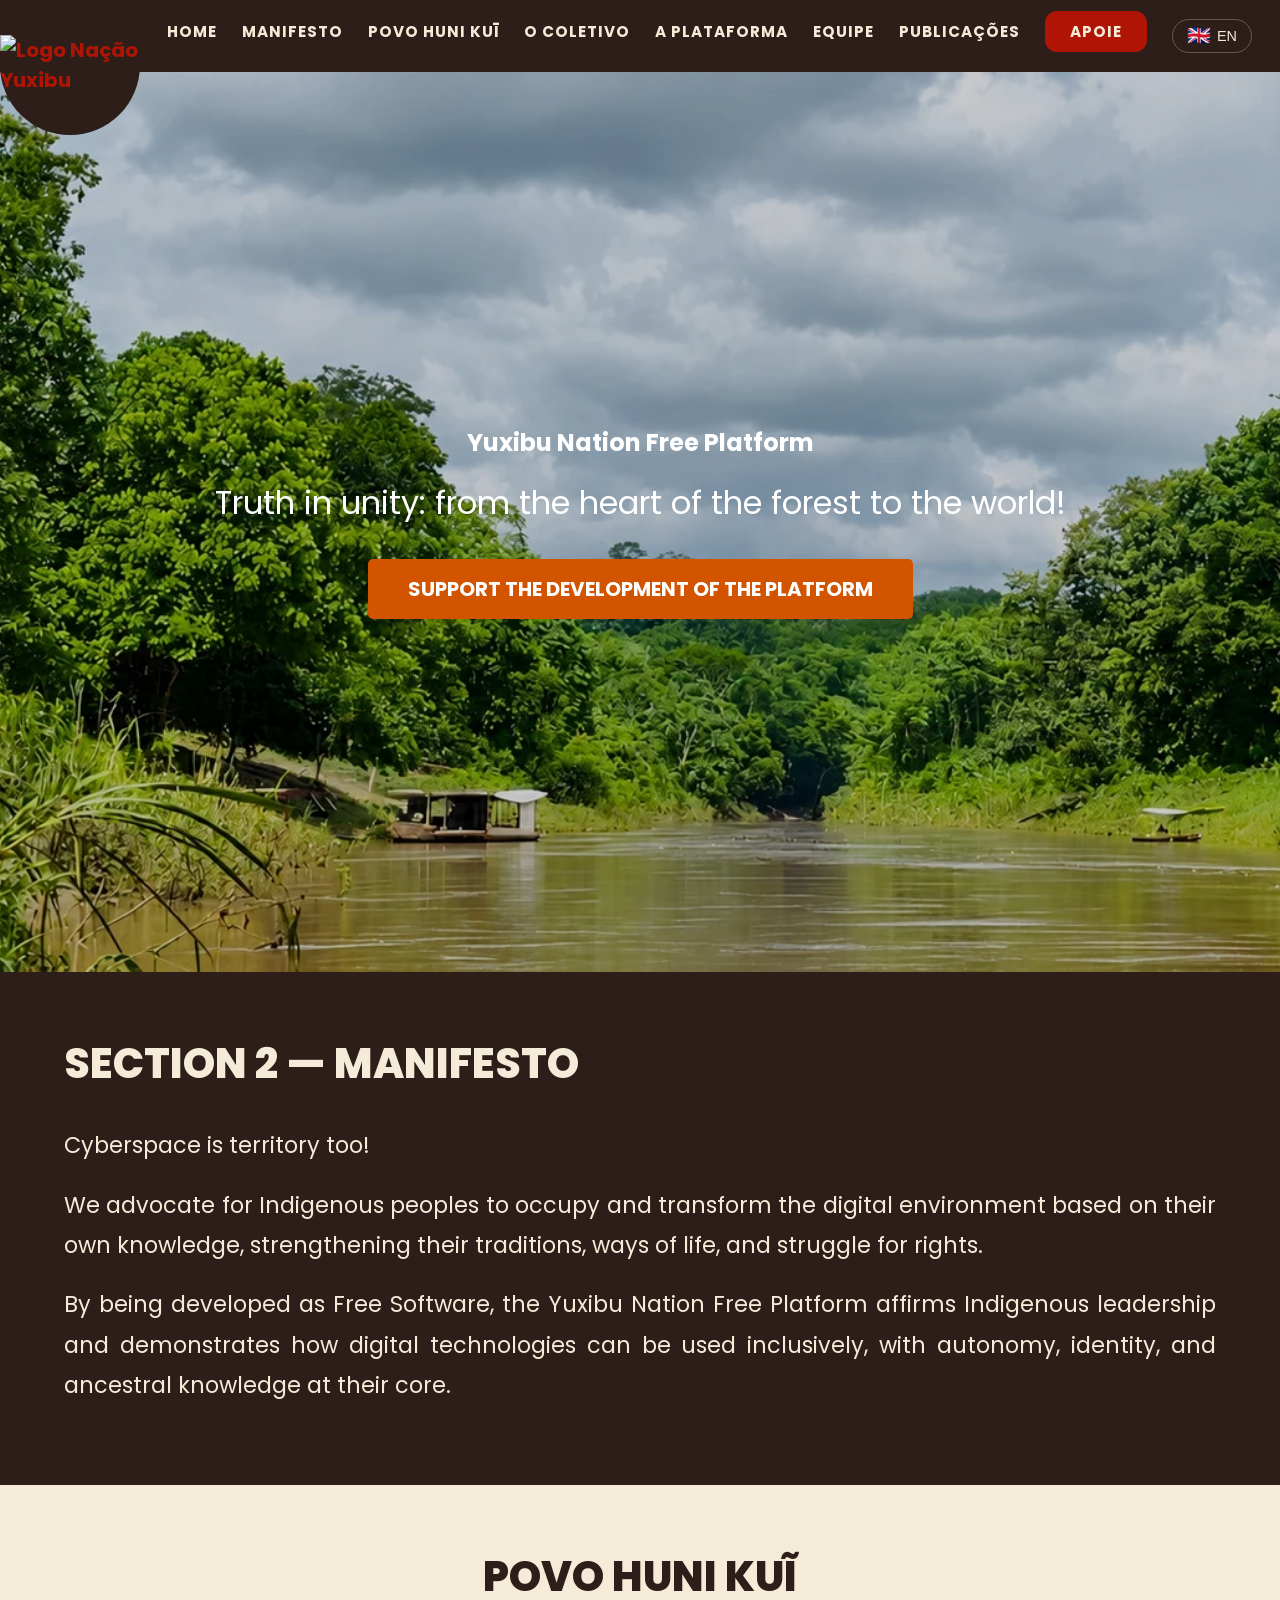
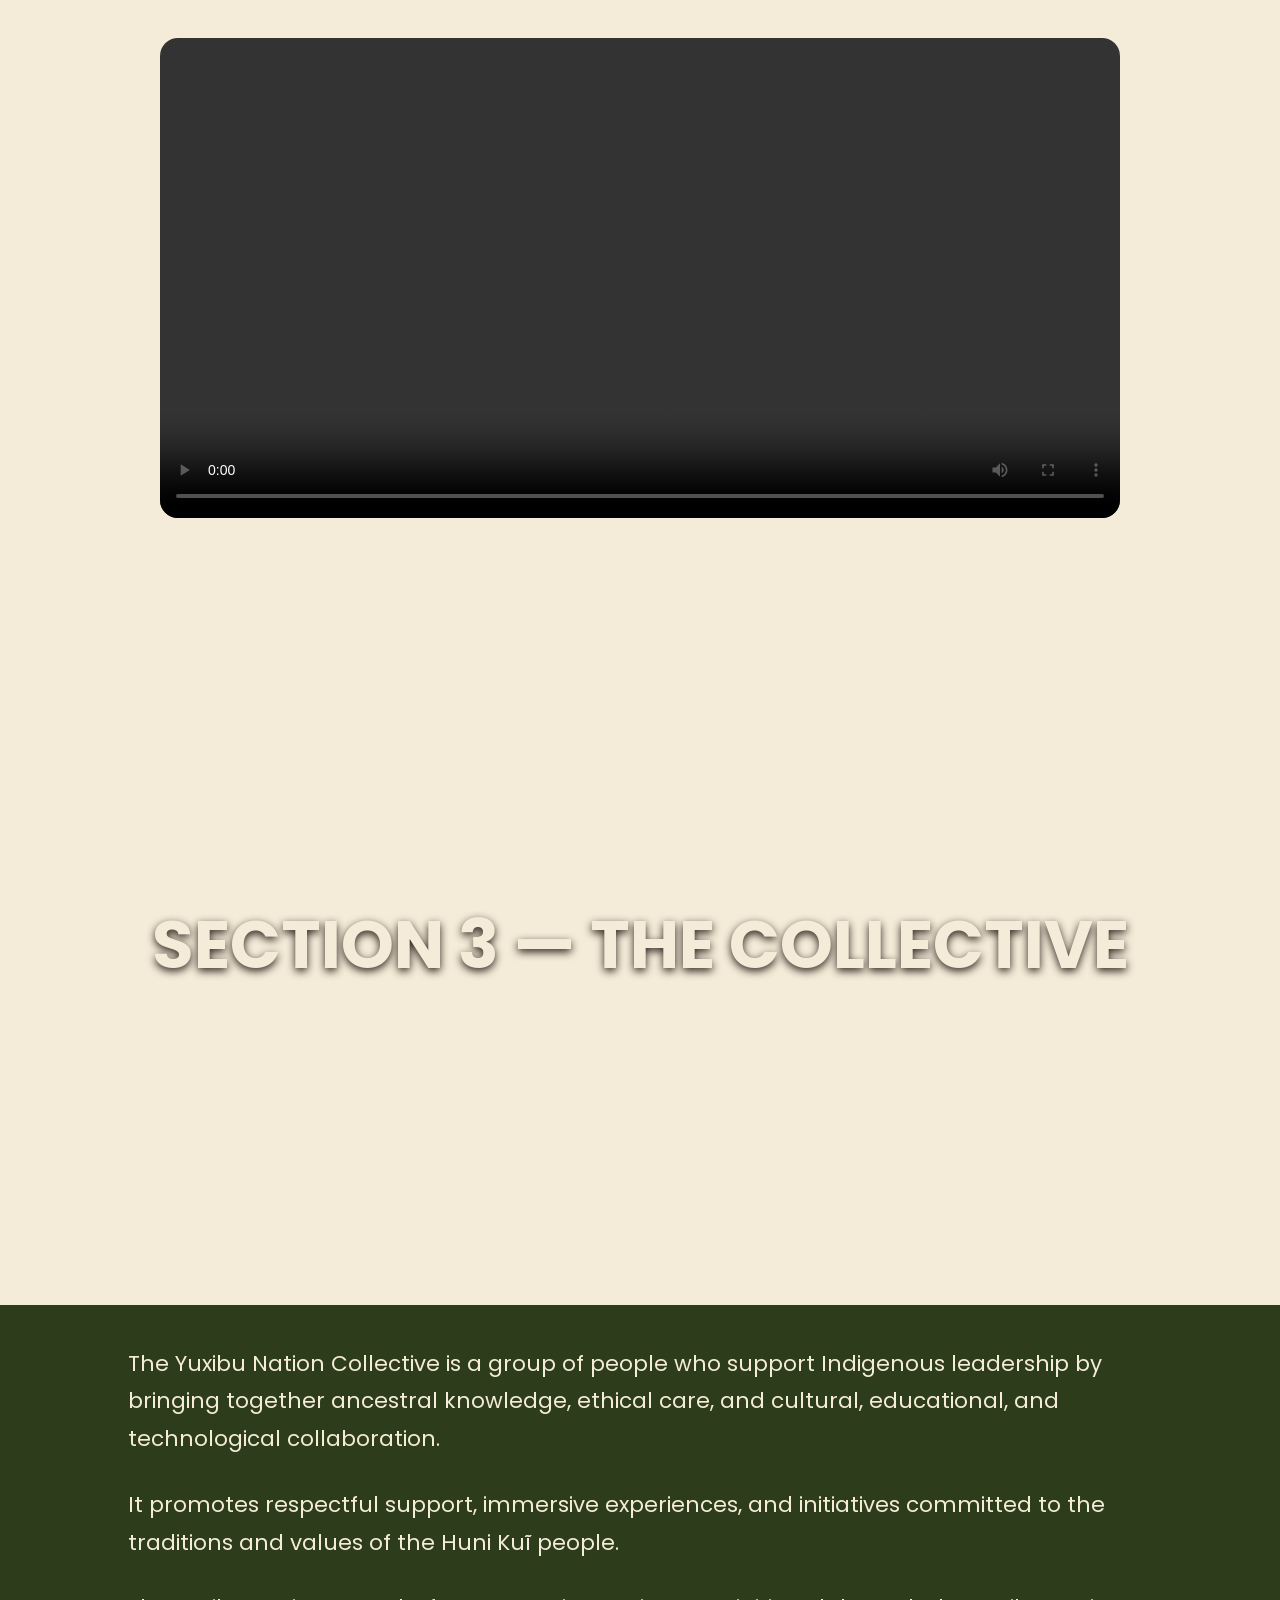
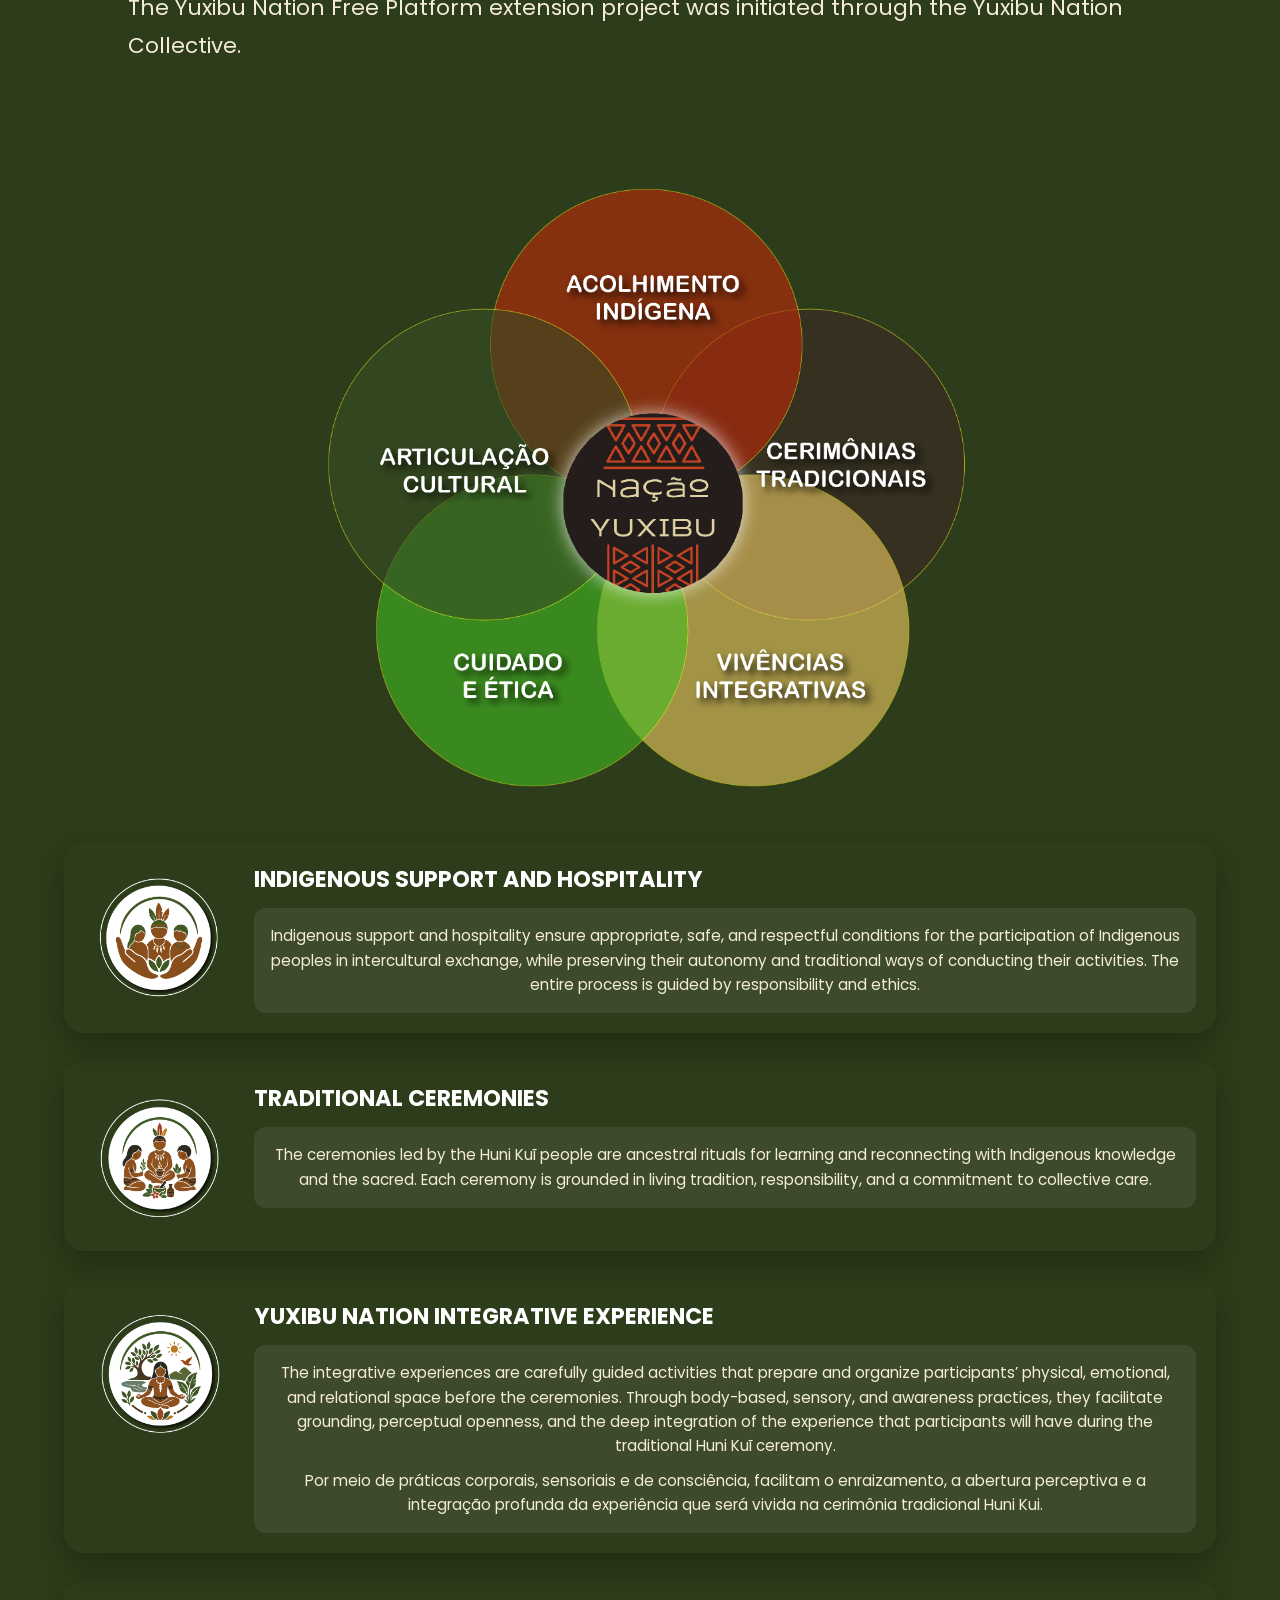
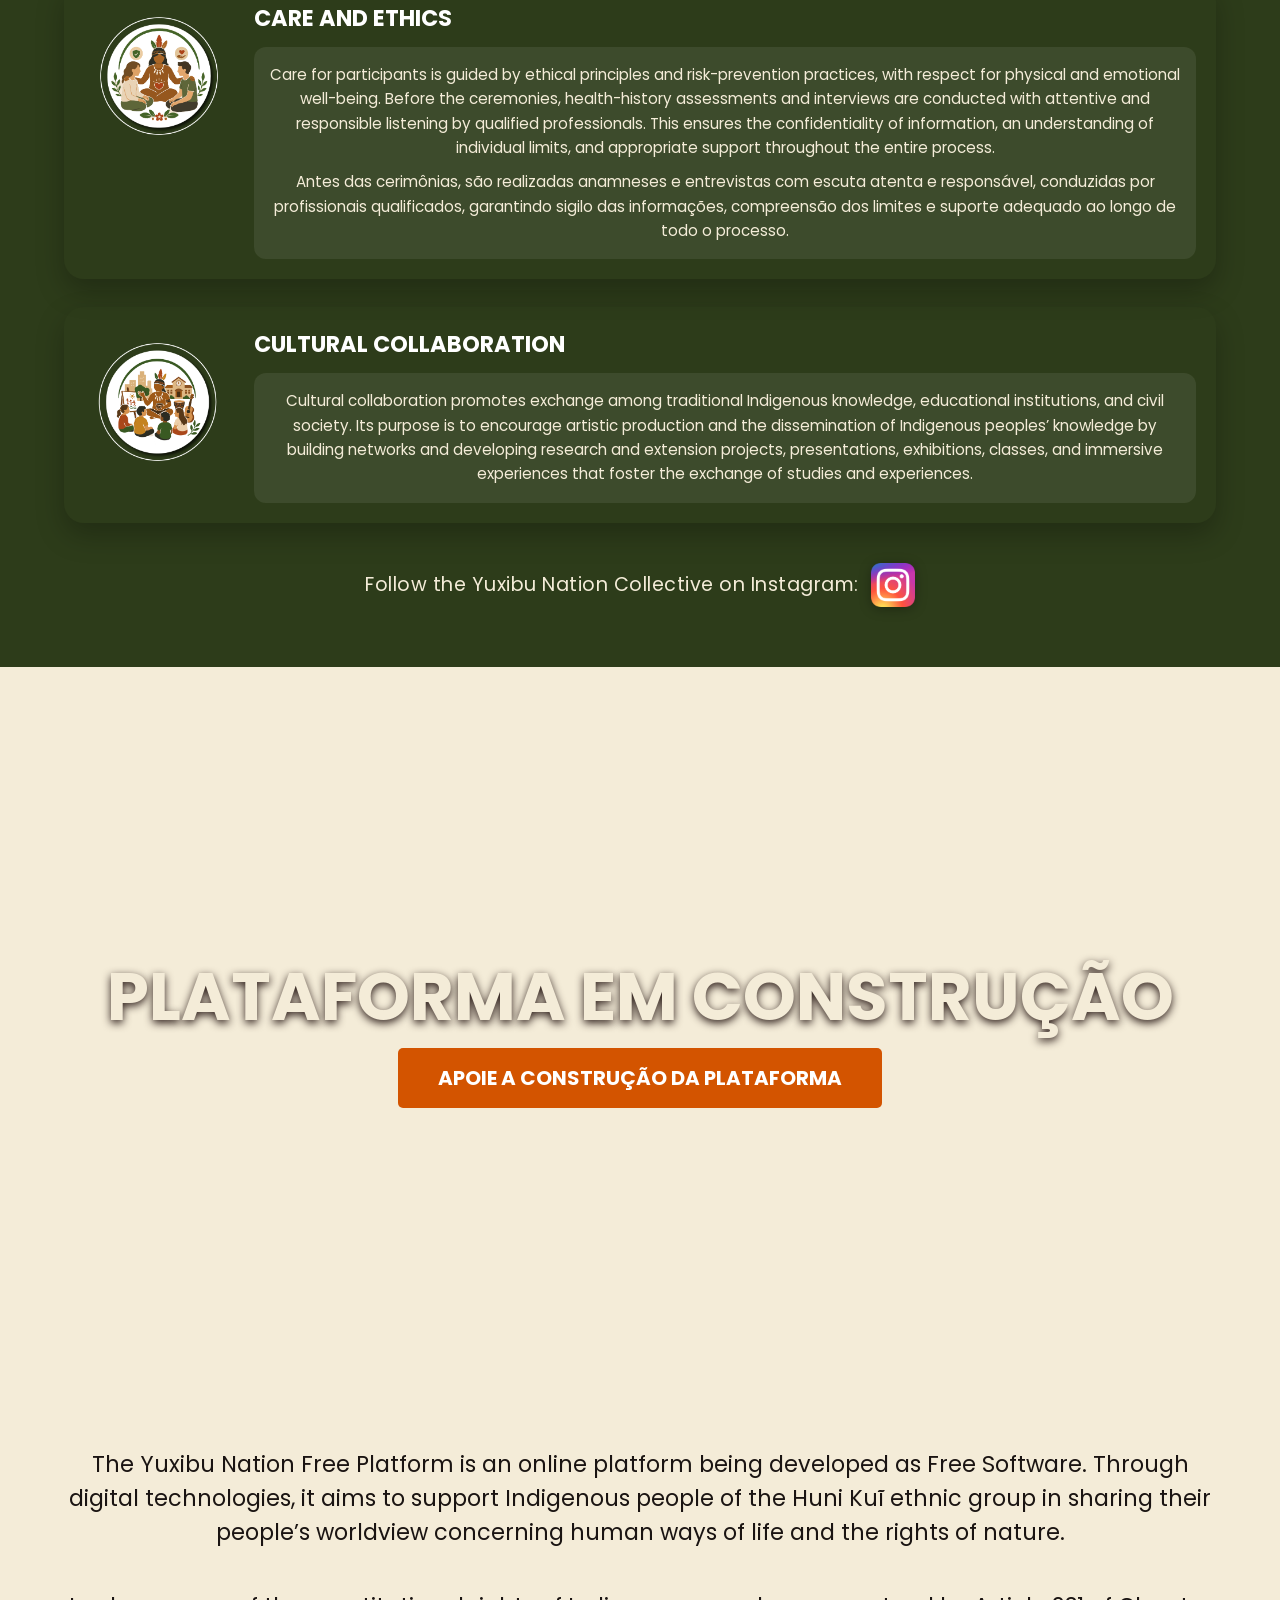
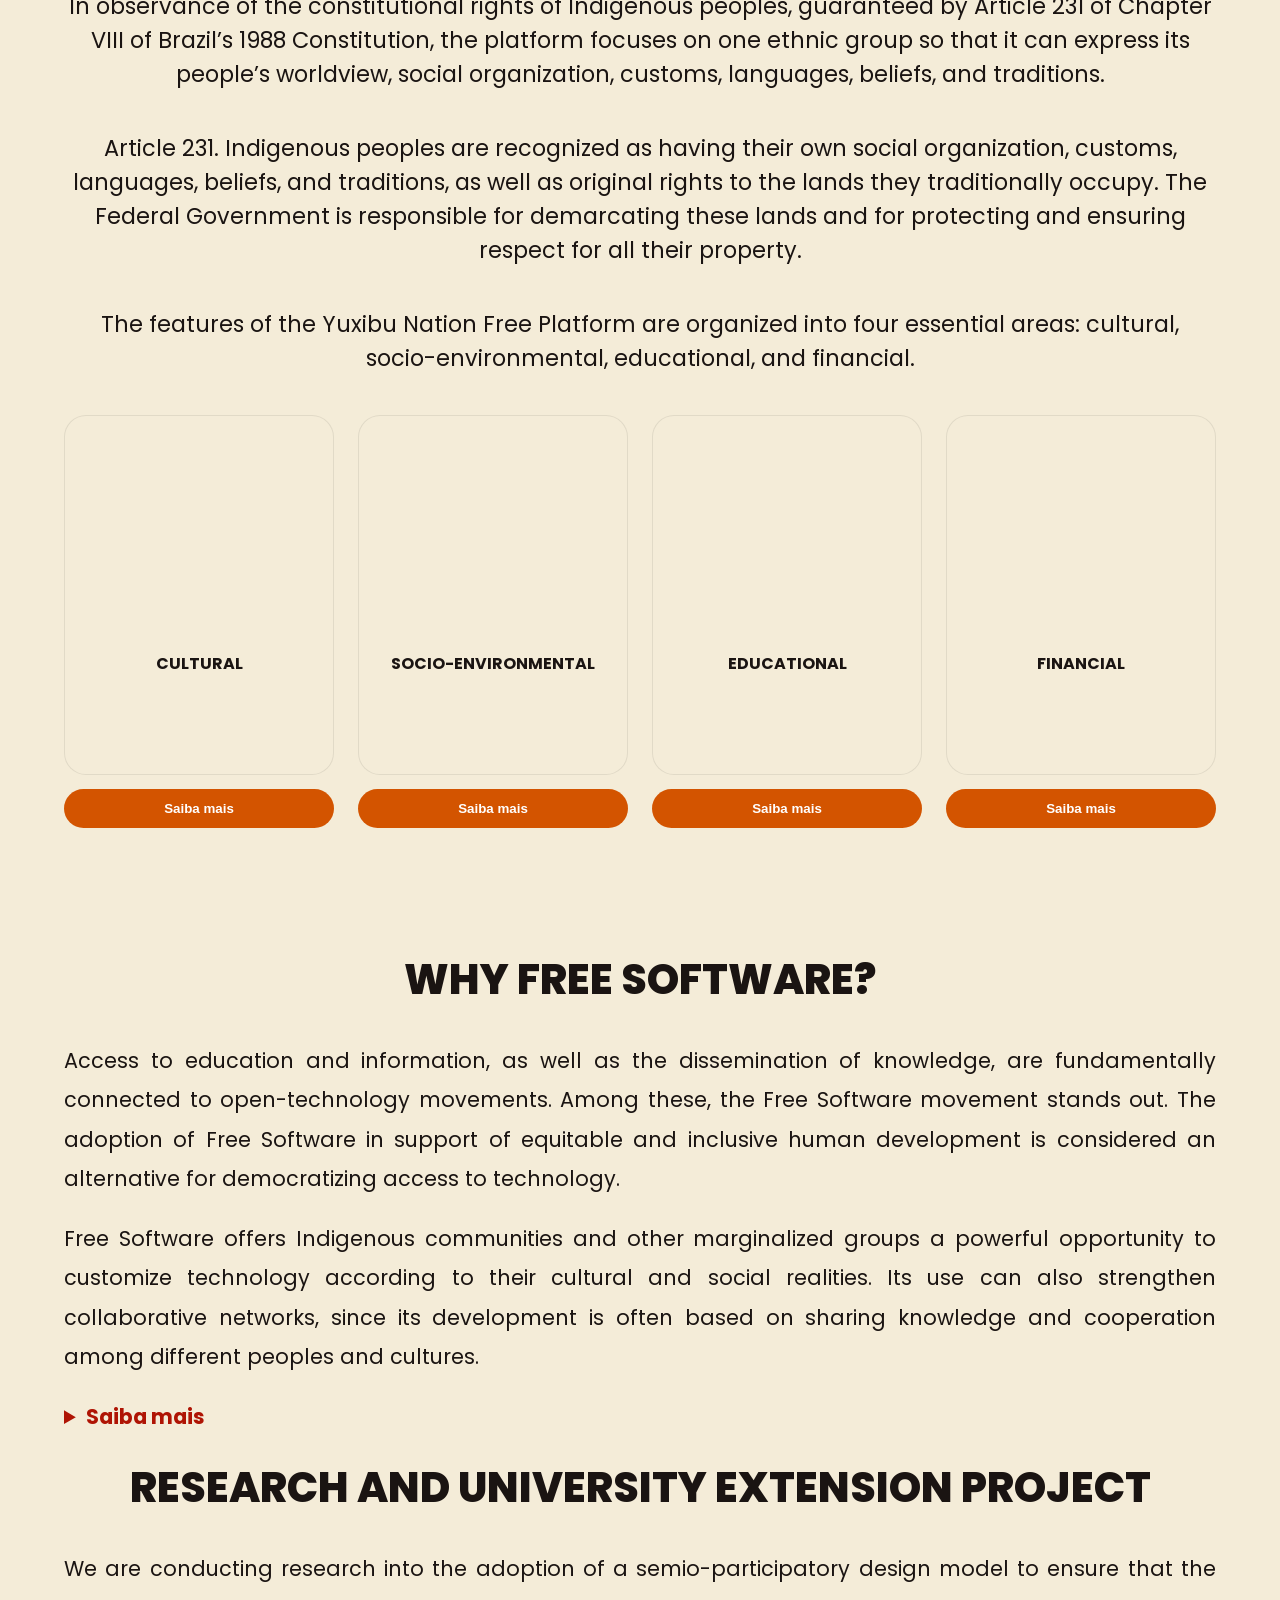
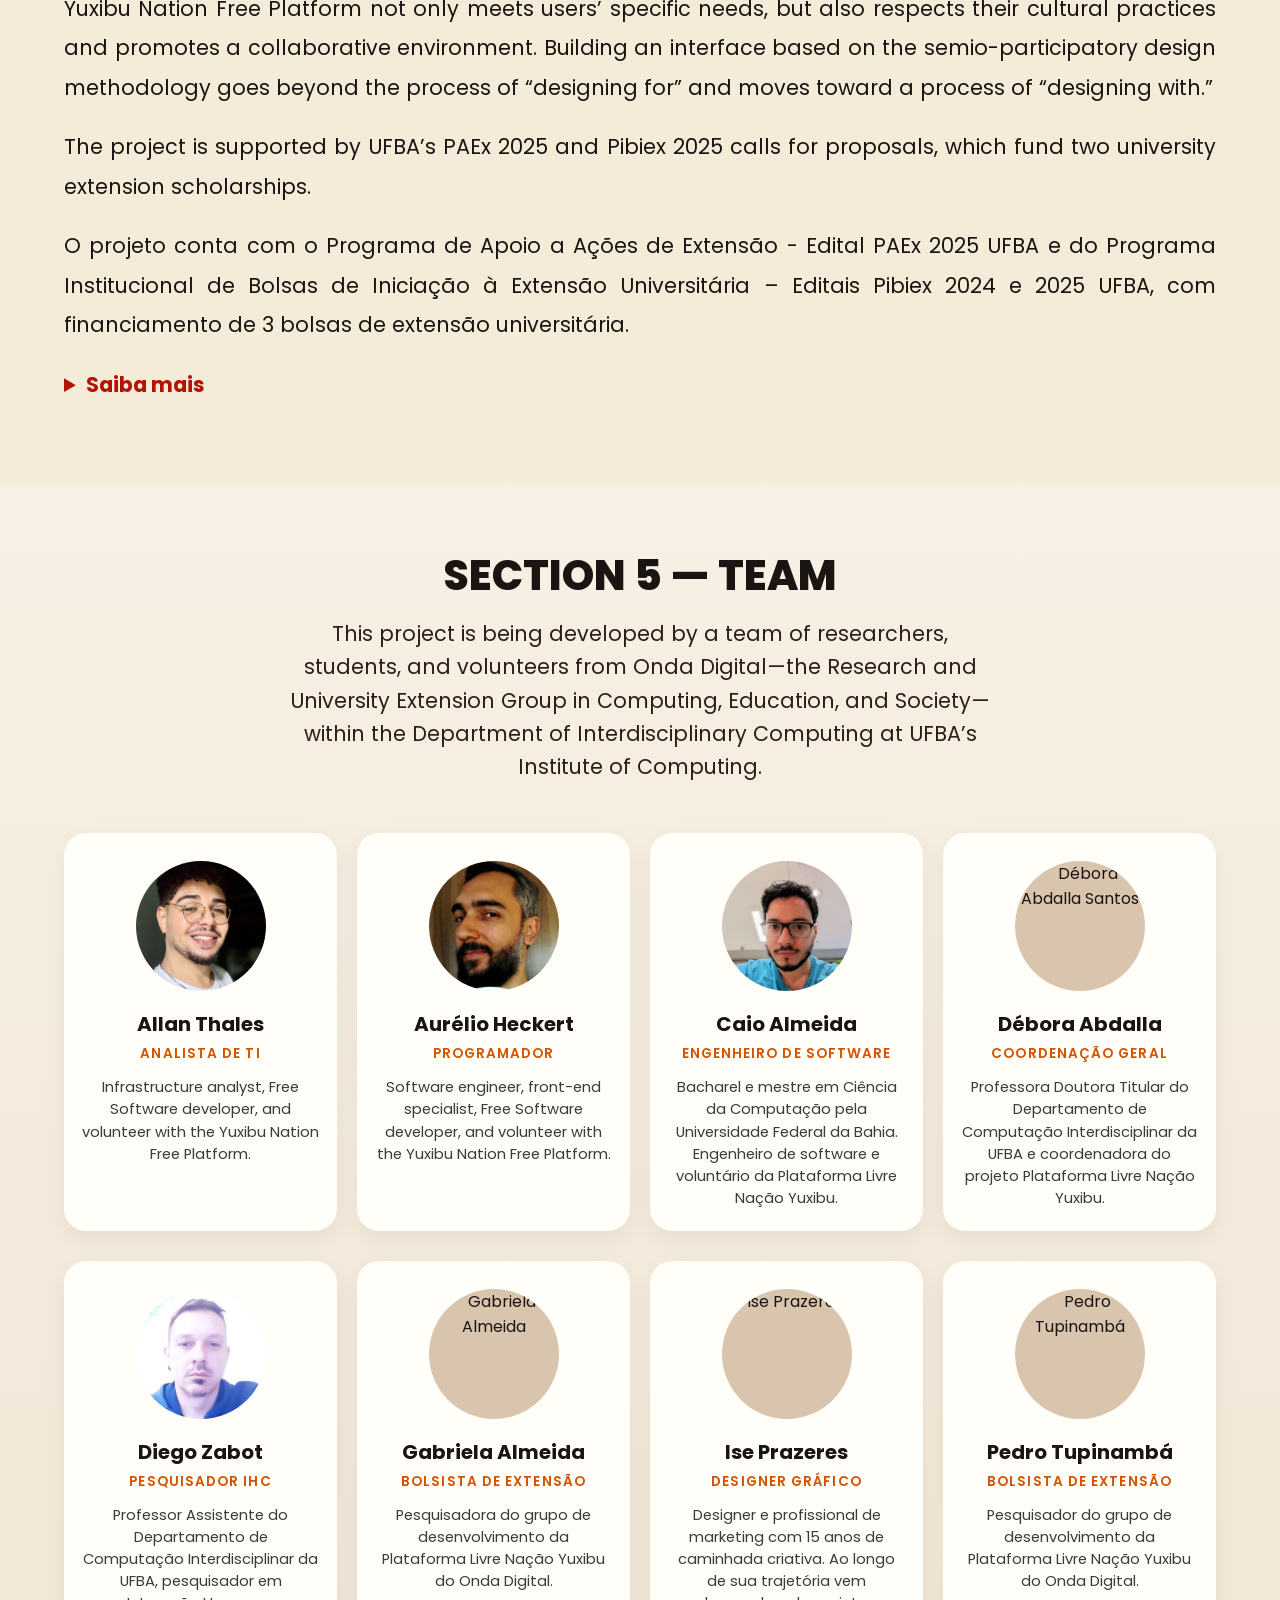
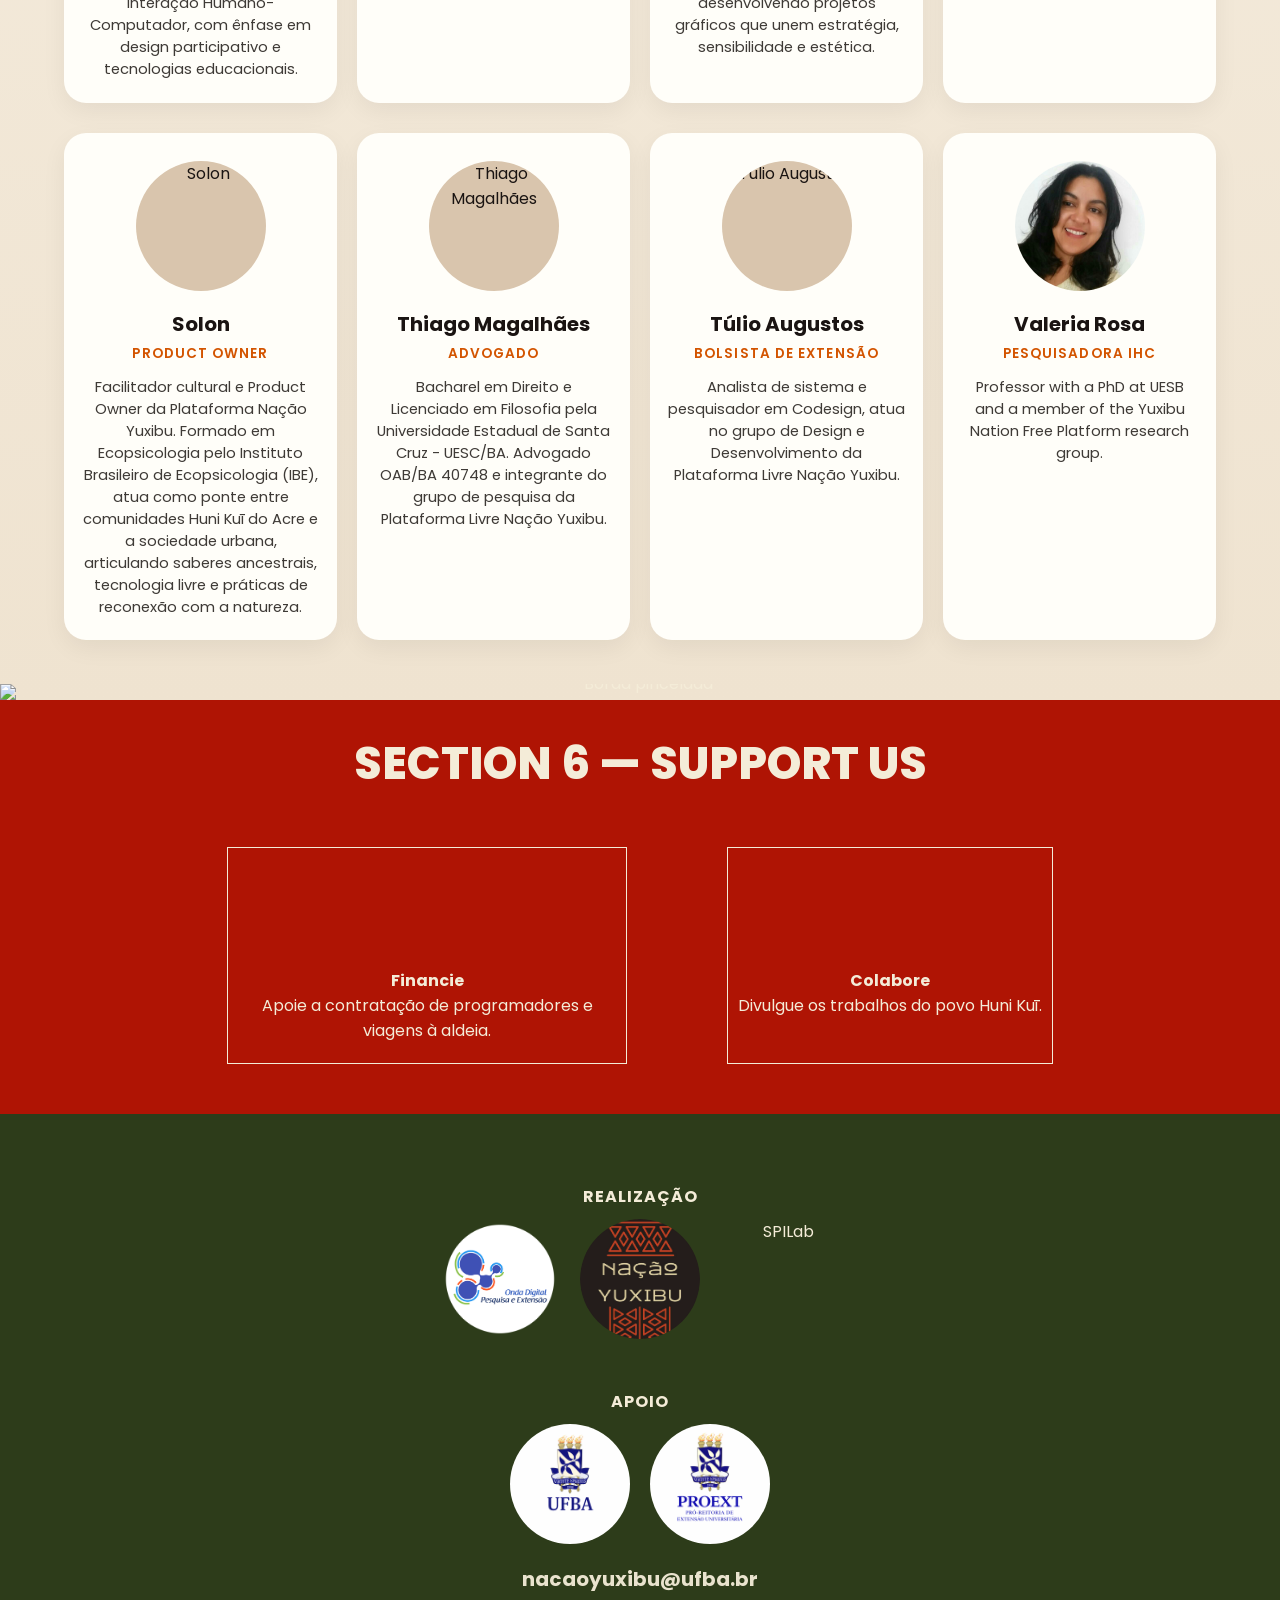
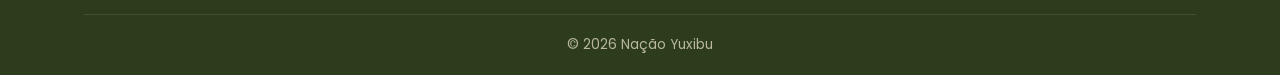
==== commit 9ebcdbb4: "feat: adiciona suporte a seleção de idioma com bandeiras e atualiza a lista de idiomas" ====
--- a/index.html
+++ b/index.html
@@ -617,6 +617,7 @@
     </div>
   </footer>
 
+  <script src="traducao.js"></script>
   <script src="script.js"></script>
   <script src="https://cdn.jsdelivr.net/npm/swiper@11/swiper-bundle.min.js"></script>
 </body>
--- a/style.css
+++ b/style.css
@@ -1516,42 +1516,124 @@
   }
 }
 
-:root{
-  --bg:#fff;
-  --text:#222;
-  --muted:#666;
-  --accent:#0a6;
-}
-
-*{box-sizing:border-box}
-body{
-  font-family: system-ui, -apple-system, "Segoe UI", Roboto, "Helvetica Neue", Arial;
-  margin:0;
-  background:var(--bg);
-  color:var(--text);
-  line-height:1.5;
-}
-
-.container{max-width:1000px;margin:0 auto;padding:1rem;}
-
-.site-header{border-bottom:1px solid #eee;padding:1rem 0;display:flex;align-items:center;justify-content:space-between;}
-.lang-switch{display:flex;gap:.5rem;}
-.lang-btn{
-  padding:.3rem .6rem;
-  border:1px solid #ddd;
-  background:#fff;
-  cursor:pointer;
-  border-radius:4px;
-}
-.lang-btn.active{background:var(--accent);color:#fff;border-color:var(--accent);}
-
-h1,h2,h3{margin:.4rem 0;}
-.pillars{list-style:none;padding:0;}
-.pillars li{margin:.8rem 0;padding:.6rem;border-left:4px solid #eee;background:#fafafa;border-radius:6px;}
-.team{list-style:none;padding:0;margin:0;}
-.team li{margin:.6rem 0;padding:.4rem 0;border-bottom:1px dashed #eee;}
-
-.cta{display:inline-block;padding:.4rem .6rem;background:var(--accent);color:#fff;border-radius:4px;text-decoration:none}
-.support-form{display:grid;gap:.6rem;max-width:600px;}
-.support-form input,.support-form textarea{width:100%;padding:.5rem;border:1px solid #ddd;border-radius:4px}
-.support-form button{padding:.6rem 1rem;background:var(--accent);color:#fff;border:none;border-radius:4px;cursor:pointer}+/* ============================================================
+   SELETOR DE IDIOMA (dropdown com bandeiras)
+   ============================================================ */
+.idioma-selector {
+  position: relative;
+  display: inline-block;
+}
+
+.idioma-botao {
+  background: transparent;
+  border: 1px solid rgba(255, 255, 255, 0.25);
+  padding: 6px 14px;
+  border-radius: 30px;
+  cursor: pointer;
+  font-size: 0.9rem;
+  color: var(--cor-texto-claro);
+  display: flex;
+  align-items: center;
+  gap: 6px;
+  transition: background 0.2s, border-color 0.2s;
+}
+
+.idioma-botao:hover {
+  background: rgba(255, 255, 255, 0.08);
+  border-color: var(--cor-urucum);
+}
+
+.idioma-botao .bandeira {
+  font-size: 1.2rem;
+  line-height: 1;
+}
+
+.idioma-lista {
+  display: none;
+  position: absolute;
+  top: calc(100% + 6px);
+  right: 0;
+  background: var(--cor-fundo-escuro);
+  border: 1px solid rgba(255, 255, 255, 0.15);
+  border-radius: 12px;
+  list-style: none;
+  padding: 6px 0;
+  margin: 0;
+  min-width: 160px;
+  box-shadow: 0 8px 24px rgba(0, 0, 0, 0.5);
+  z-index: 2000;
+}
+
+.idioma-lista.aberto {
+  display: block;
+}
+
+.idioma-lista li {
+  padding: 8px 18px;
+  cursor: pointer;
+  display: flex;
+  align-items: center;
+  gap: 10px;
+  color: var(--cor-texto-claro);
+  transition: background 0.15s;
+  font-size: 0.95rem;
+}
+
+.idioma-lista li:hover {
+  background: rgba(255, 255, 255, 0.08);
+}
+
+.idioma-lista li .bandeira {
+  font-size: 1.2rem;
+}
+
+/* Estilo dos botões de idioma dentro da lista */
+.idioma-lista button.lang-btn {
+  appearance: none;
+  -webkit-appearance: none;
+  -moz-appearance: none;
+  width: 100%;
+  text-align: left;
+  background: transparent;
+  border: none;
+  color: inherit;
+  padding: 8px 18px;
+  display: flex;
+  align-items: center;
+  gap: 10px;
+  font-size: 0.95rem;
+  cursor: pointer;
+}
+
+.idioma-lista button.lang-btn:hover {
+  background: rgba(255, 255, 255, 0.06);
+}
+
+.idioma-lista button.lang-btn.active {
+  background: linear-gradient(90deg, rgba(211,84,0,0.12), rgba(175,20,4,0.06));
+  font-weight: 700;
+  color: var(--cor-urucum);
+}
+
+/* Responsividade e limite de altura para muitas línguas */
+.idioma-lista {
+  max-height: 220px;
+  overflow: auto;
+}
+
+/* Ajuste para o header (já tem fundo escuro) */
+.cabecalho .idioma-botao {
+  color: var(--cor-texto-claro);
+}
+
+.cabecalho .idioma-lista {
+  background: var(--cor-marrom-medio);
+}
+
+/* Responsivo: em telas pequenas, o seletor pode ficar abaixo do menu */
+@media (max-width: 768px) {
+  .idioma-lista {
+    right: auto;
+    left: 0;
+  }
+}
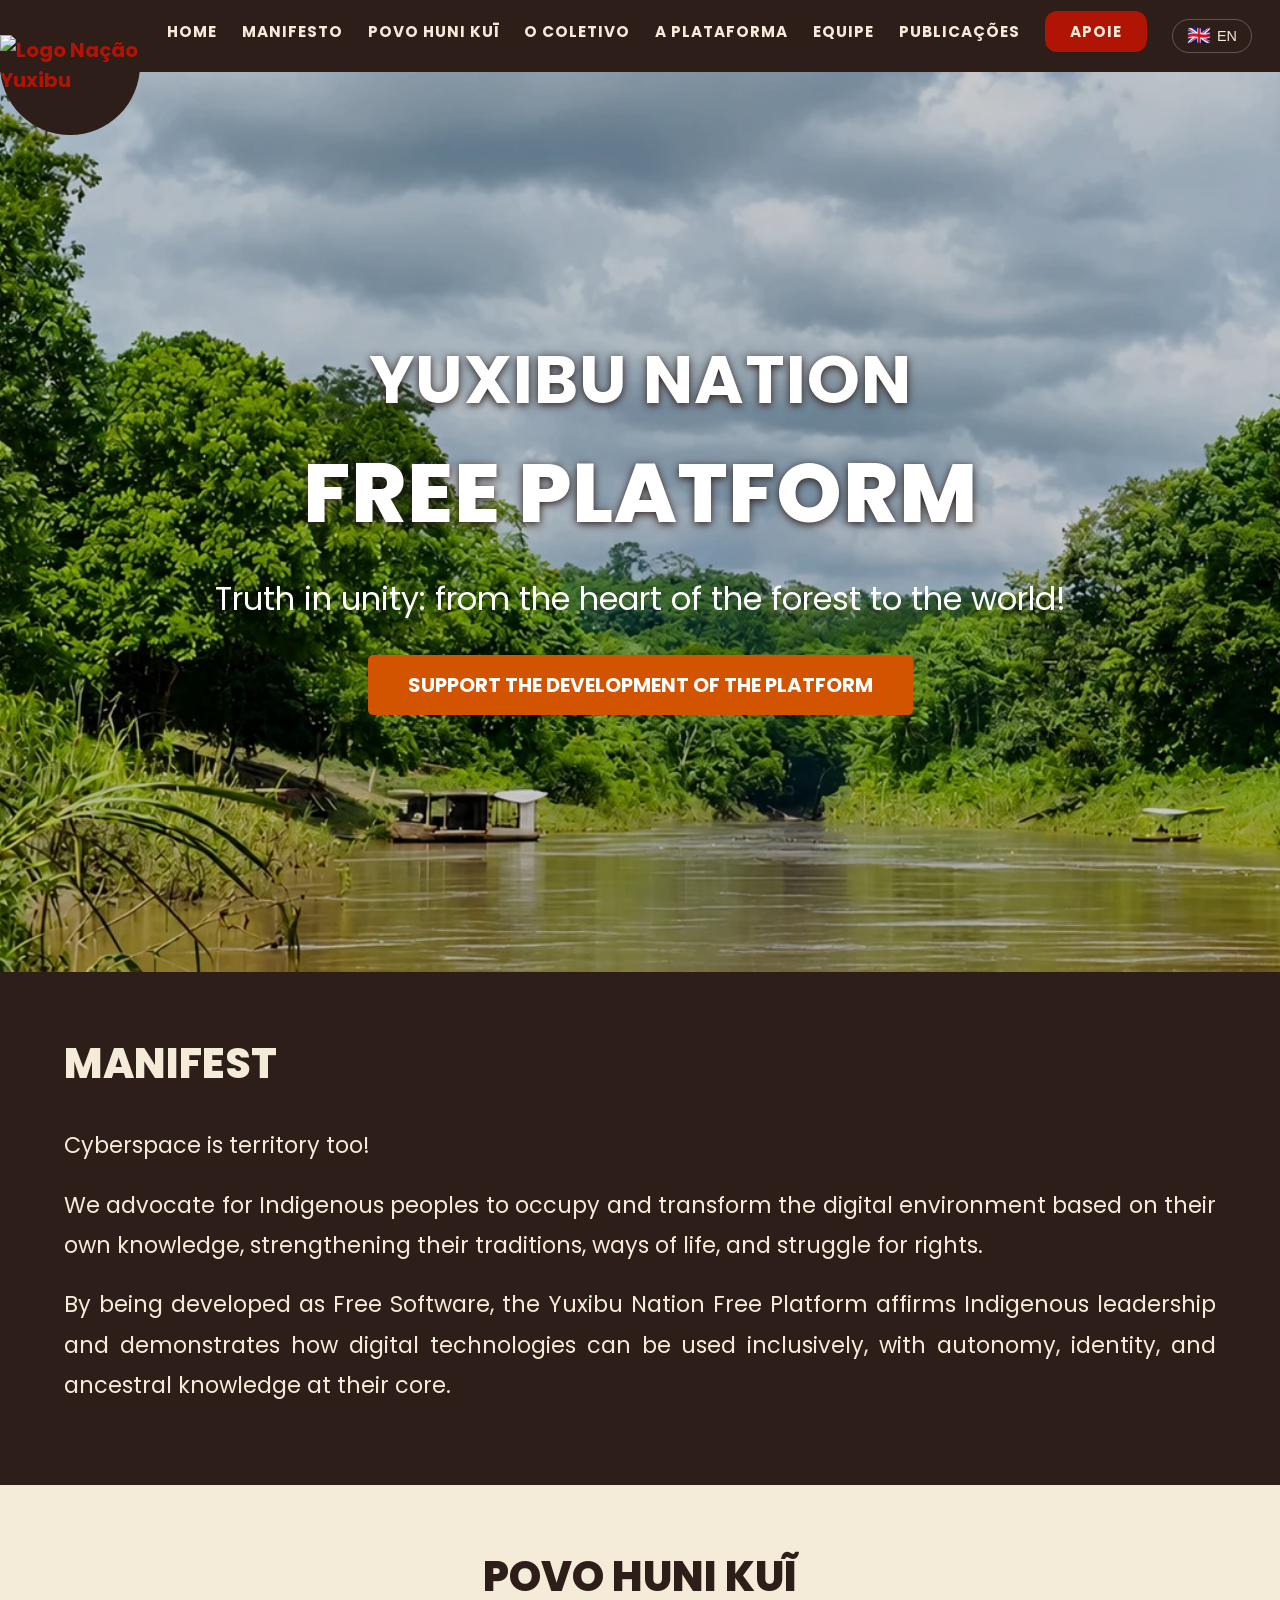
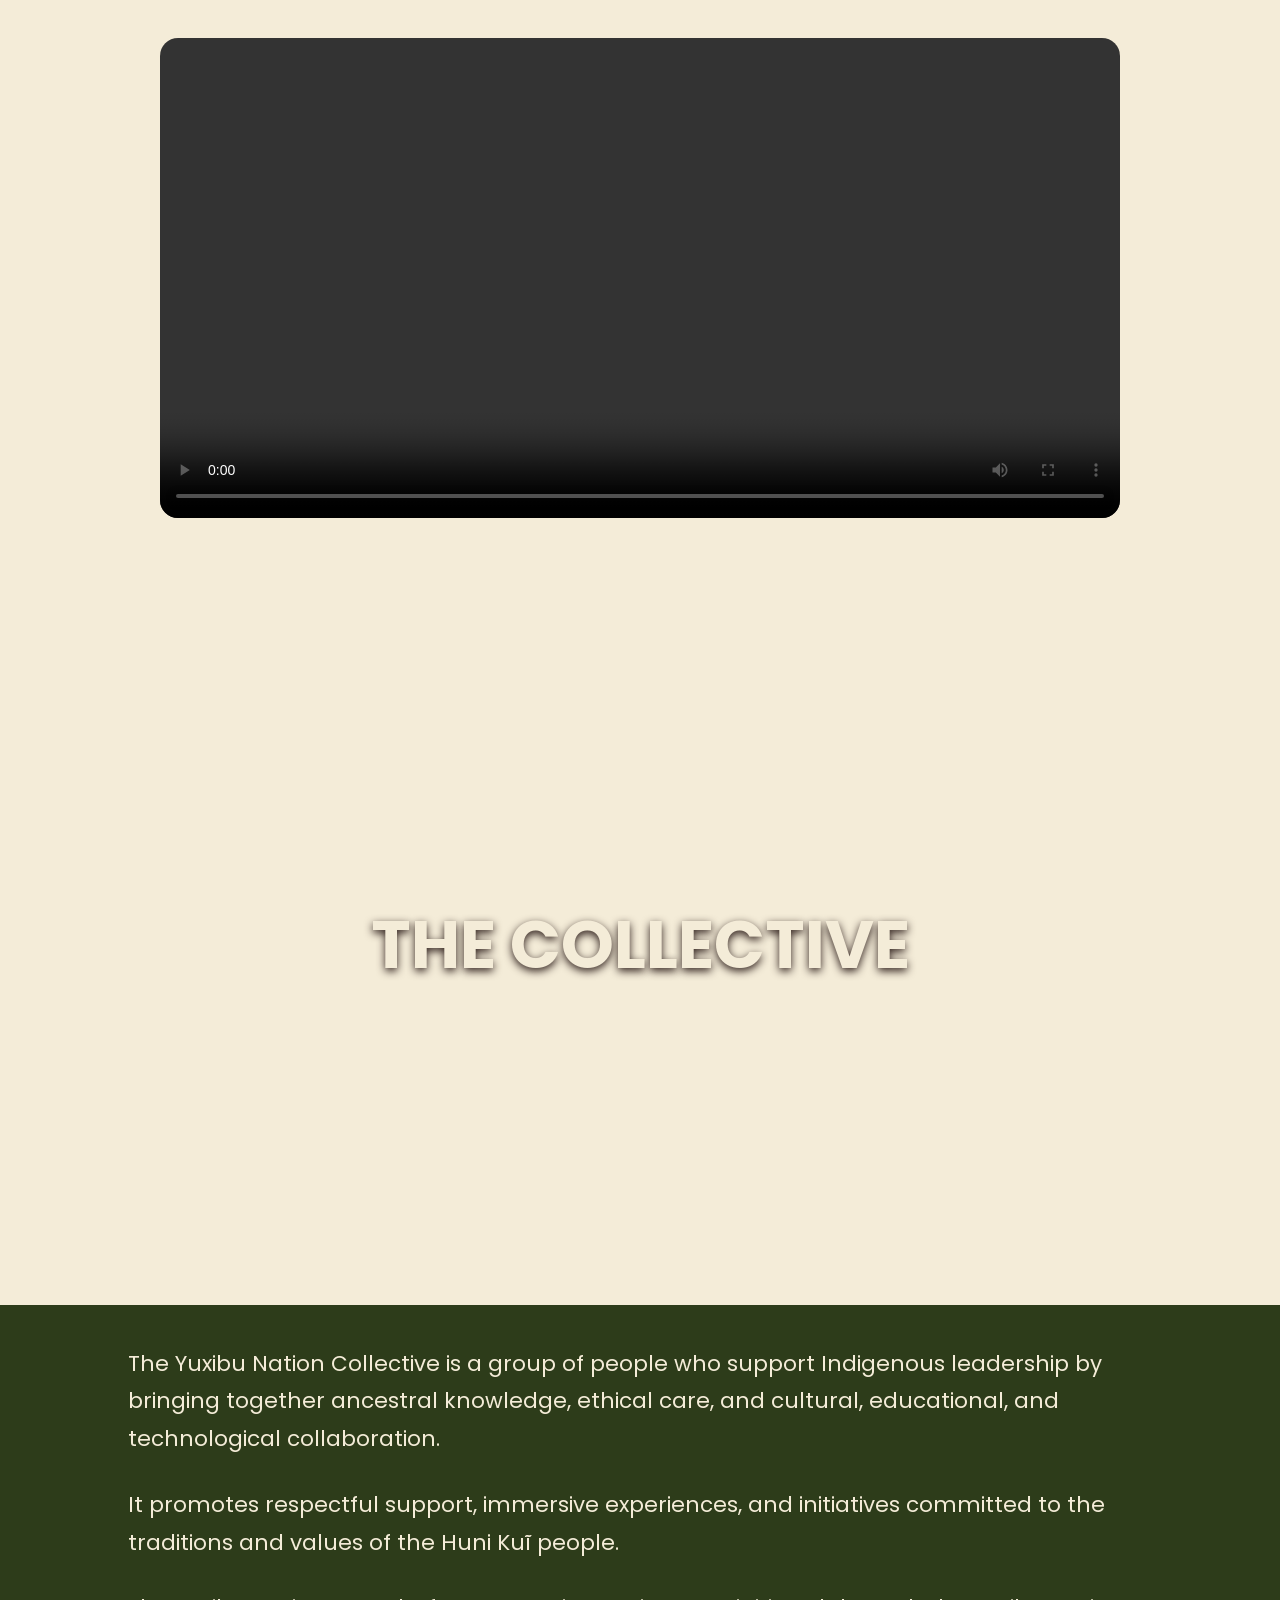
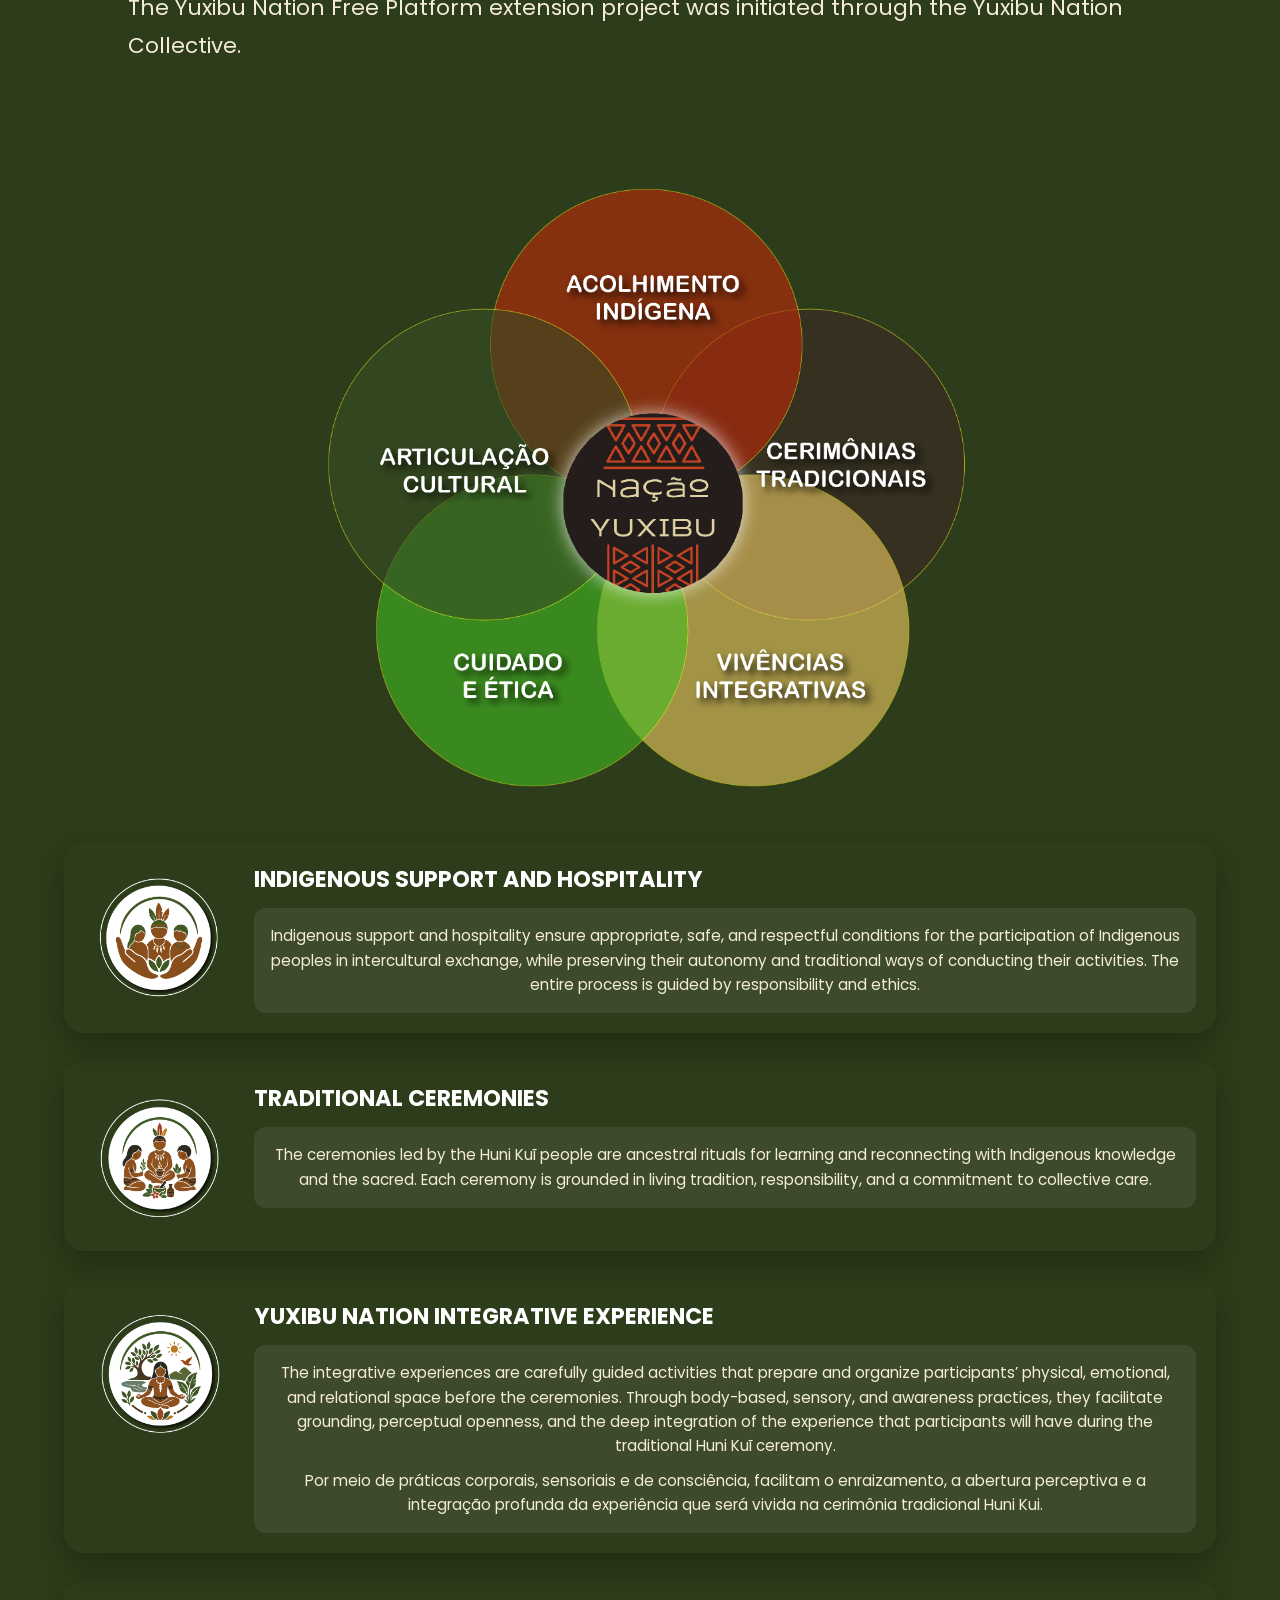
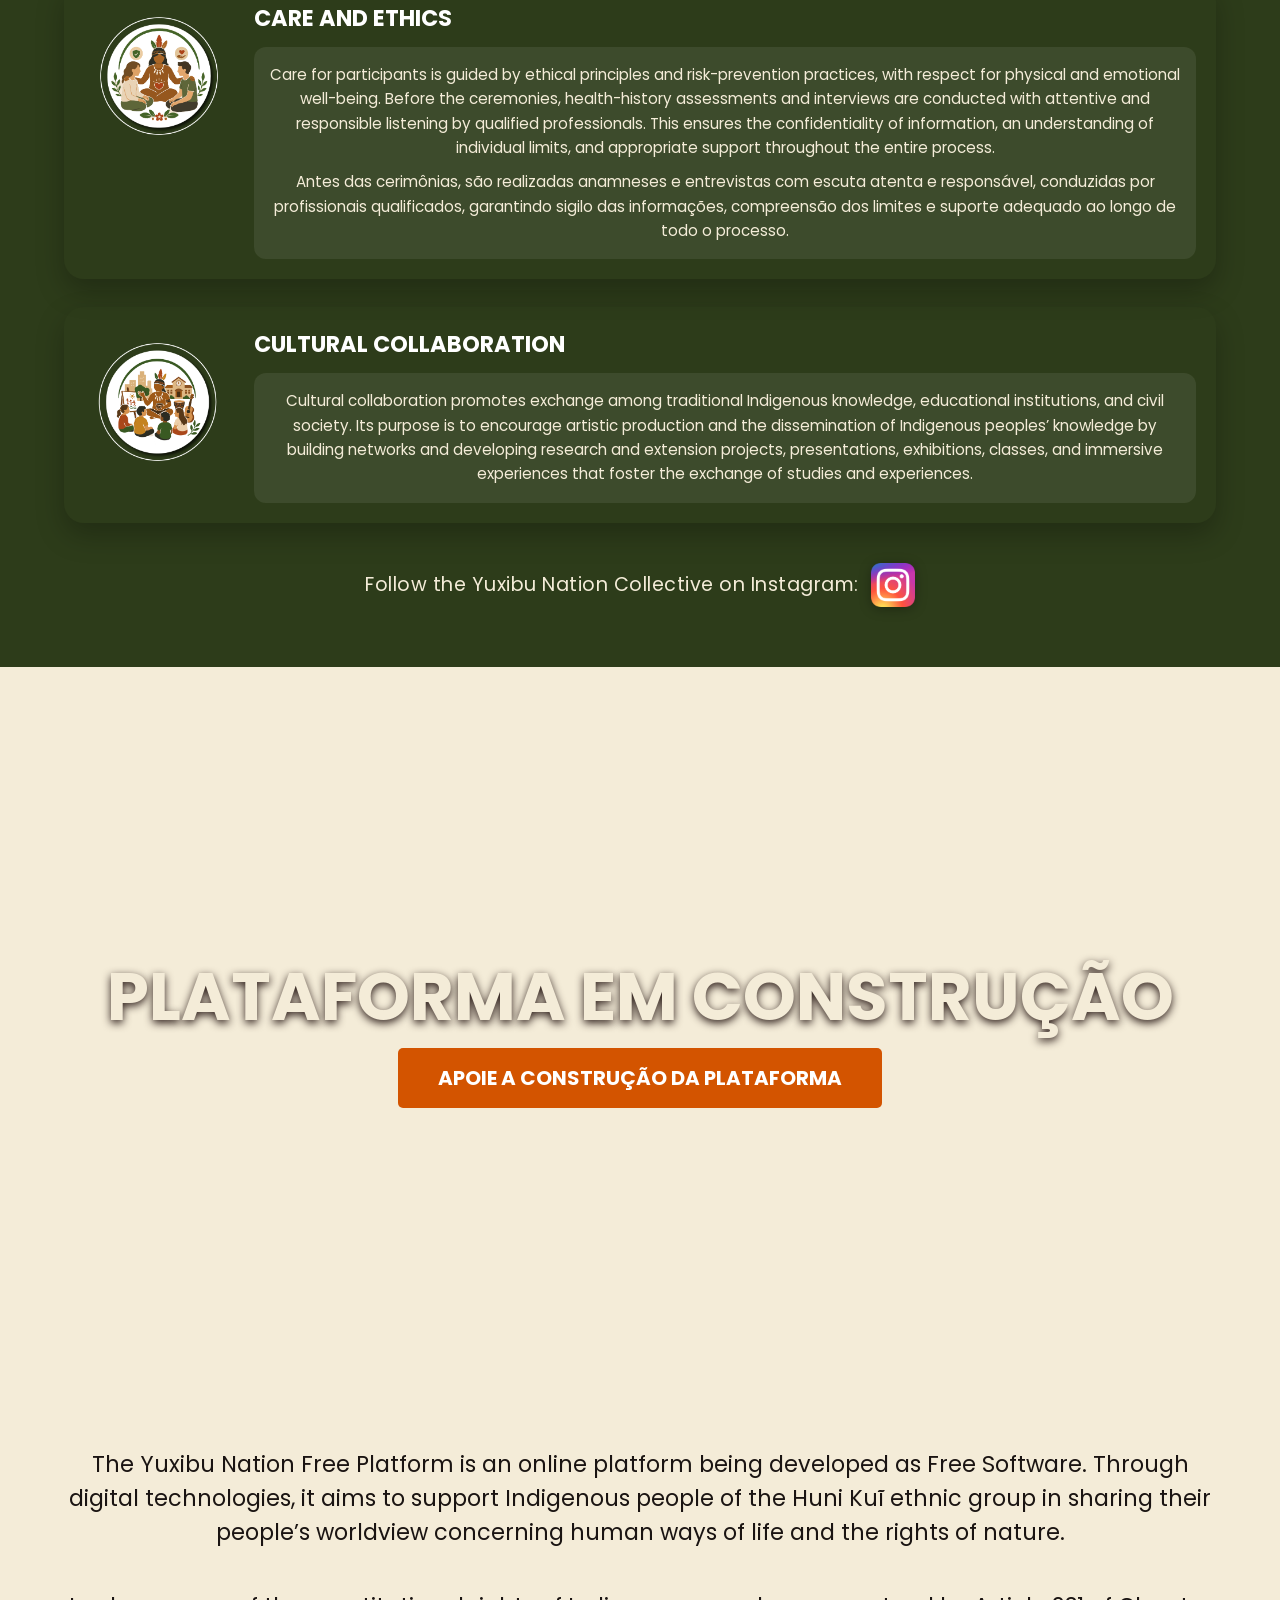
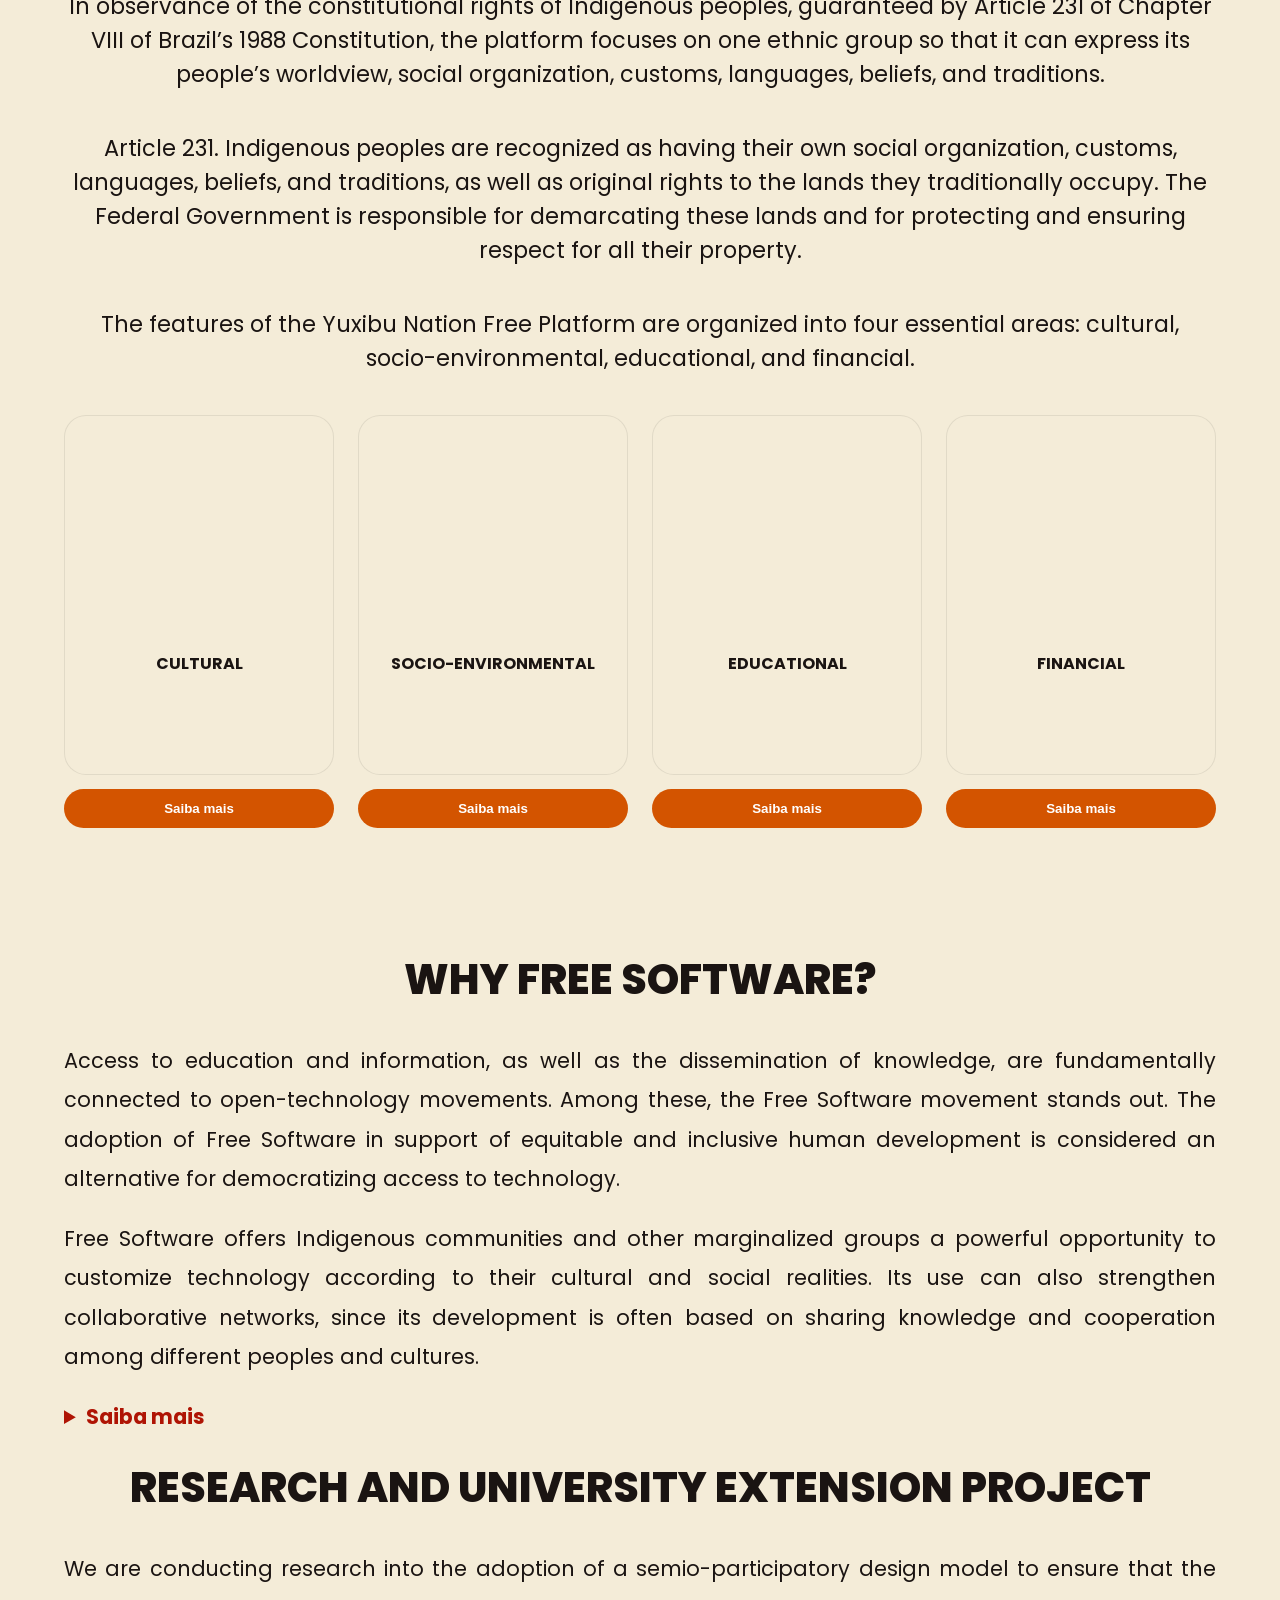
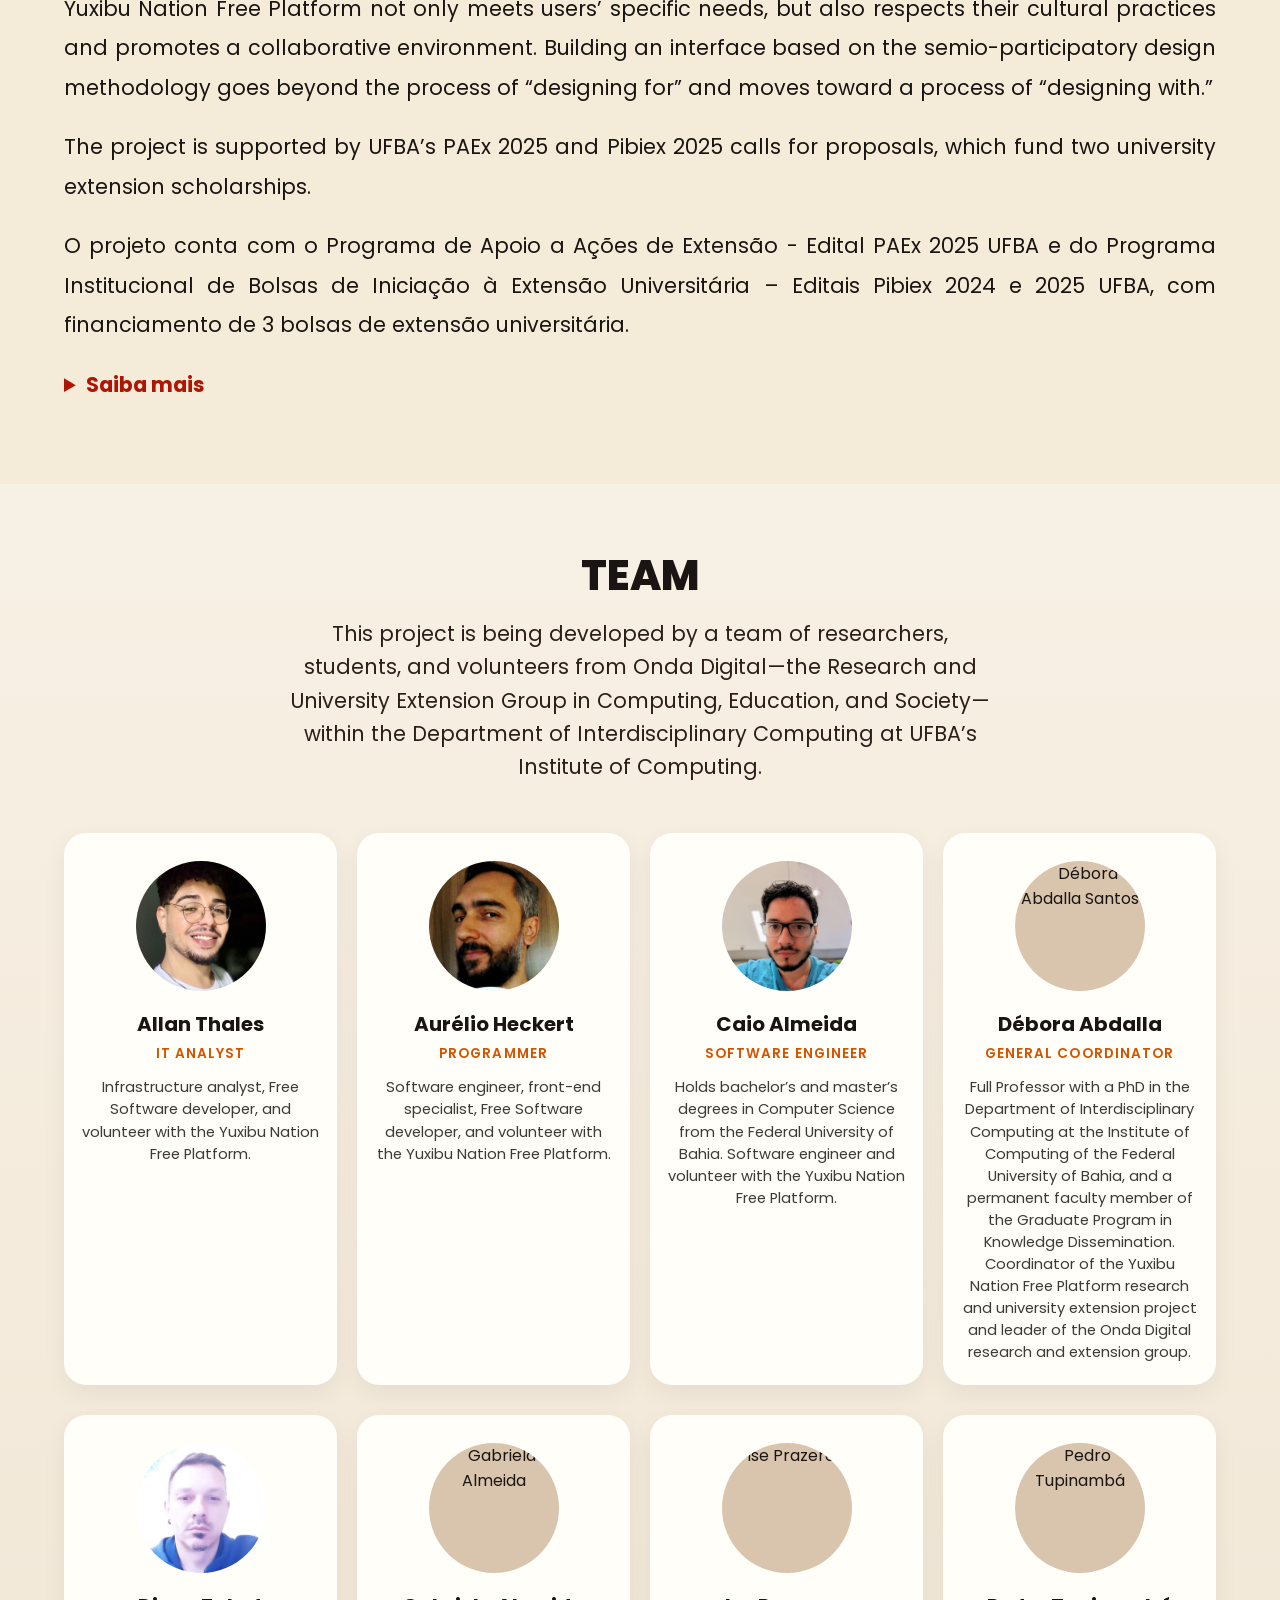
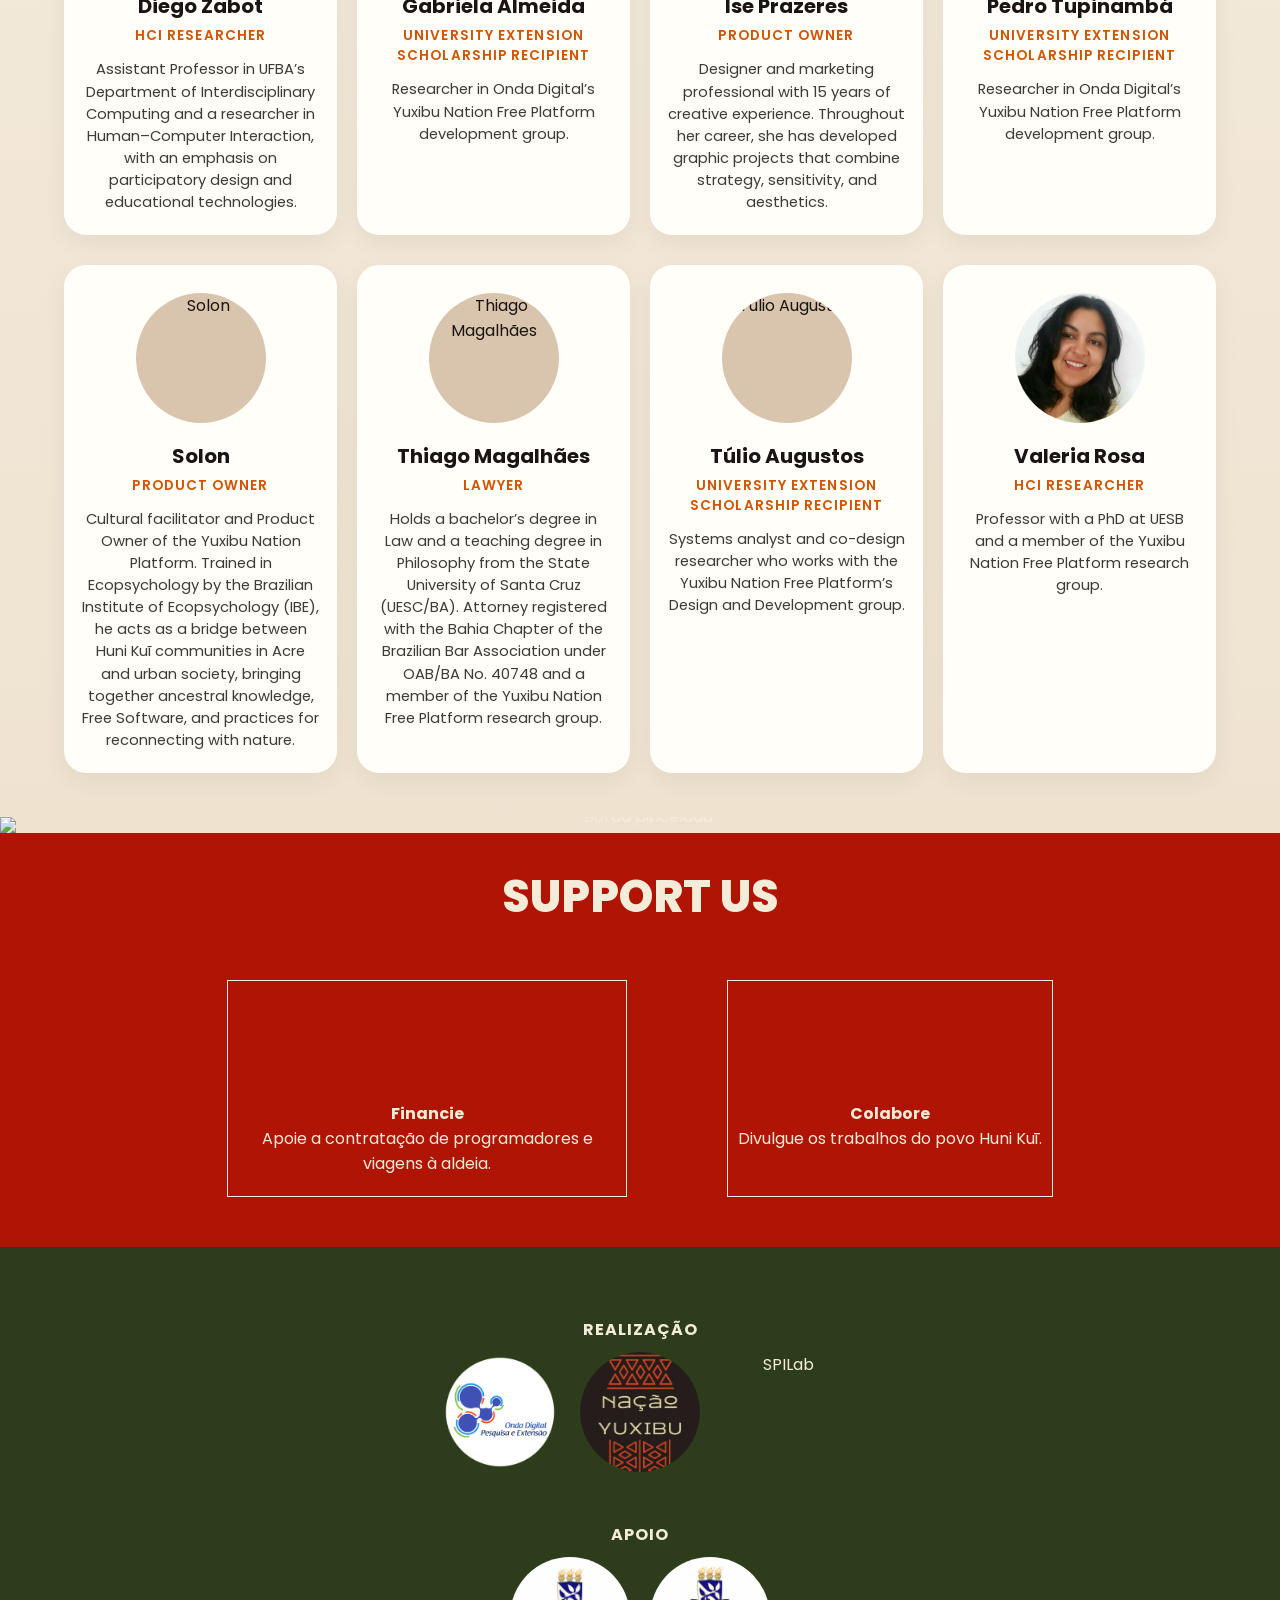
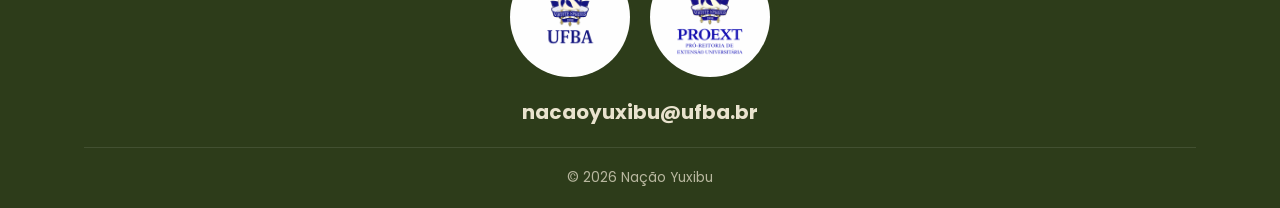
==== commit 08b78112: "feat(traducao): simplifica títulos de seções para melhor clareza e consistência" ====
--- a/index.html
+++ b/index.html
@@ -423,7 +423,7 @@
               <img src="./Membros/Allan.jpeg" alt="Allan Thales" loading="lazy">
             </div>
             <h3>Allan Thales</h3>
-            <span class="cargo">Analista de TI</span>
+            <span data-i18n="team.allan.function" class="cargo">Analista de TI</span>
             <p data-i18n="team.allan.role">Analista de Infraestrutura, desenvolvedor de software livre e voluntário da Plataforma Livre Nação
               Yuxibu.</p>
           </div>
@@ -434,7 +434,7 @@
               <img src="./Membros/Aurelio.jpeg" alt="Aurélio Heckert" loading="lazy">
             </div>
             <h3>Aurélio Heckert</h3>
-            <span class="cargo">Programador</span>
+            <span data-i18n="team.aurelio.function" class="cargo">Programador</span>
             <p data-i18n="team.aurelio.role">Engenheiro de software, especialista em frontend, desenvolvedor de software livre e voluntário da
               Plataforma Livre Nação Yuxibu.</p>
           </div>
@@ -445,7 +445,7 @@
               <img src="./Membros/Caio.jpeg" alt="Caio Almeida" loading="lazy">
             </div>
             <h3>Caio Almeida</h3>
-            <span class="cargo">Engenheiro de software</span>
+            <span data-i18n="team.caio.function" class="cargo">Engenheiro de software</span>
             <p data-i18n="team.caio.role">Bacharel e mestre em Ciência da Computação pela Universidade Federal da Bahia. Engenheiro de software e
               voluntário da Plataforma Livre Nação Yuxibu.</p>
           </div>
@@ -456,7 +456,7 @@
               <img src="./Membros/Debora.jpeg" alt="Débora Abdalla Santos" loading="lazy">
             </div>
             <h3>Débora Abdalla</h3>
-            <span class="cargo">Coordenação Geral</span>
+            <span data-i18n="team.debora.function" class="cargo">Coordenação Geral</span>
             <p data-i18n="team.debora.role">
               Professora Doutora Titular do Departamento de Computação Interdisciplinar
               da UFBA e coordenadora do projeto Plataforma Livre Nação Yuxibu.
@@ -469,7 +469,7 @@
               <img src="./Membros/Diego.jpeg" alt="Diego Zabot" loading="lazy">
             </div>
             <h3>Diego Zabot</h3>
-            <span class="cargo">Pesquisador IHC</span>
+            <span data-i18n="team.diego.function" class="cargo">Pesquisador IHC</span>
             <p data-i18n="team.diego.role">Professor Assistente do Departamento de Computação Interdisciplinar da UFBA, pesquisador em Interação
               Humano-Computador, com ênfase em design participativo e tecnologias educacionais.</p>
           </div>
@@ -480,7 +480,7 @@
               <img src="./Membros/Gabriela.jpeg" alt="Gabriela Almeida" loading="lazy">
             </div>
             <h3>Gabriela Almeida</h3>
-            <span class="cargo">Bolsista de extensão</span>
+            <span data-i18n="team.gabriela.function" class="cargo">Bolsista de extensão</span>
             <p data-i18n="team.gabriela.role">
               Pesquisadora do grupo de desenvolvimento da Plataforma Livre Nação Yuxibu do Onda Digital.
             </p>
@@ -492,7 +492,7 @@
               <img src="./Membros/IsePrazeres.jpeg" alt="Ise Prazeres" loading="lazy">
             </div>
             <h3>Ise Prazeres</h3>
-            <span class="cargo">Designer gráfico</span>
+            <span data-i18n="team.ise.function" class="cargo">Designer gráfico</span>
             <p data-i18n="team.ise.role">
               Designer e profissional de marketing com 15 anos de caminhada criativa. Ao longo de sua trajetória vem
               desenvolvendo projetos gráficos que unem estratégia, sensibilidade e estética.
@@ -505,7 +505,7 @@
               <img src="./Membros/Pedro.jpeg" alt="Pedro Tupinambá" loading="lazy">
             </div>
             <h3>Pedro Tupinambá</h3>
-            <span class="cargo">Bolsista de extensão</span>
+            <span data-i18n="team.pedro.function" class="cargo">Bolsista de extensão</span>
             <p data-i18n="team.pedro.role">Pesquisador do grupo de desenvolvimento da Plataforma Livre Nação Yuxibu do Onda Digital.</p>
           </div>
 
@@ -515,7 +515,7 @@
               <img src="./Membros/Solon.PNG" alt="Solon" loading="lazy">
             </div>
             <h3>Solon</h3>
-            <span class="cargo">Product Owner</span>
+            <span data-i18n="team.solon.function" class="cargo">Product Owner</span>
             <p data-i18n="team.solon.role">Facilitador cultural e Product Owner da Plataforma Nação Yuxibu. Formado em Ecopsicologia pelo Instituto
               Brasileiro de Ecopsicologia (IBE), atua como ponte entre comunidades Huni Kuī do Acre e a sociedade
               urbana, articulando saberes ancestrais, tecnologia livre e práticas de reconexão com a natureza.</p>
@@ -527,7 +527,7 @@
               <img src="./Membros/Thiago.jpeg" alt="Thiago Magalhães" loading="lazy">
             </div>
             <h3>Thiago Magalhães</h3>
-            <span class="cargo">Advogado</span>
+            <span data-i18n="team.thiago.function" class="cargo">Advogado</span>
             <p data-i18n="team.thiago.role">
               Bacharel em Direito e Licenciado em Filosofia pela Universidade Estadual de Santa Cruz - UESC/BA. Advogado
               OAB/BA 40748 e integrante do grupo de pesquisa da Plataforma Livre Nação Yuxibu.
@@ -540,7 +540,7 @@
               <img src="./Membros/Tulio.jpeg" alt="Túlio Augustos" loading="lazy">
             </div>
             <h3>Túlio Augustos</h3>
-            <span class="cargo">Bolsista de extensão</span>
+            <span data-i18n="team.tulio.function" class="cargo">Bolsista de extensão</span>
             <p data-i18n="team.tulio.role">
               Analista de sistema e pesquisador em Codesign, atua no grupo de Design e Desenvolvimento da Plataforma
               Livre Nação Yuxibu.
@@ -553,7 +553,7 @@
               <img src="./Membros/valeria.jpeg" alt="Valeria Rosa" loading="lazy">
             </div>
             <h3>Valeria Rosa</h3>
-            <span class="cargo">Pesquisadora IHC</span>
+            <span data-i18n="team.valeria.function" class="cargo">Pesquisadora IHC</span>
             <p data-i18n="team.valeria.role">Professora Doutora da UESB e integrante do grupo de pesquisa da Plataforma Livre Nação Yuxibu.</p>
           </div>
         </div>
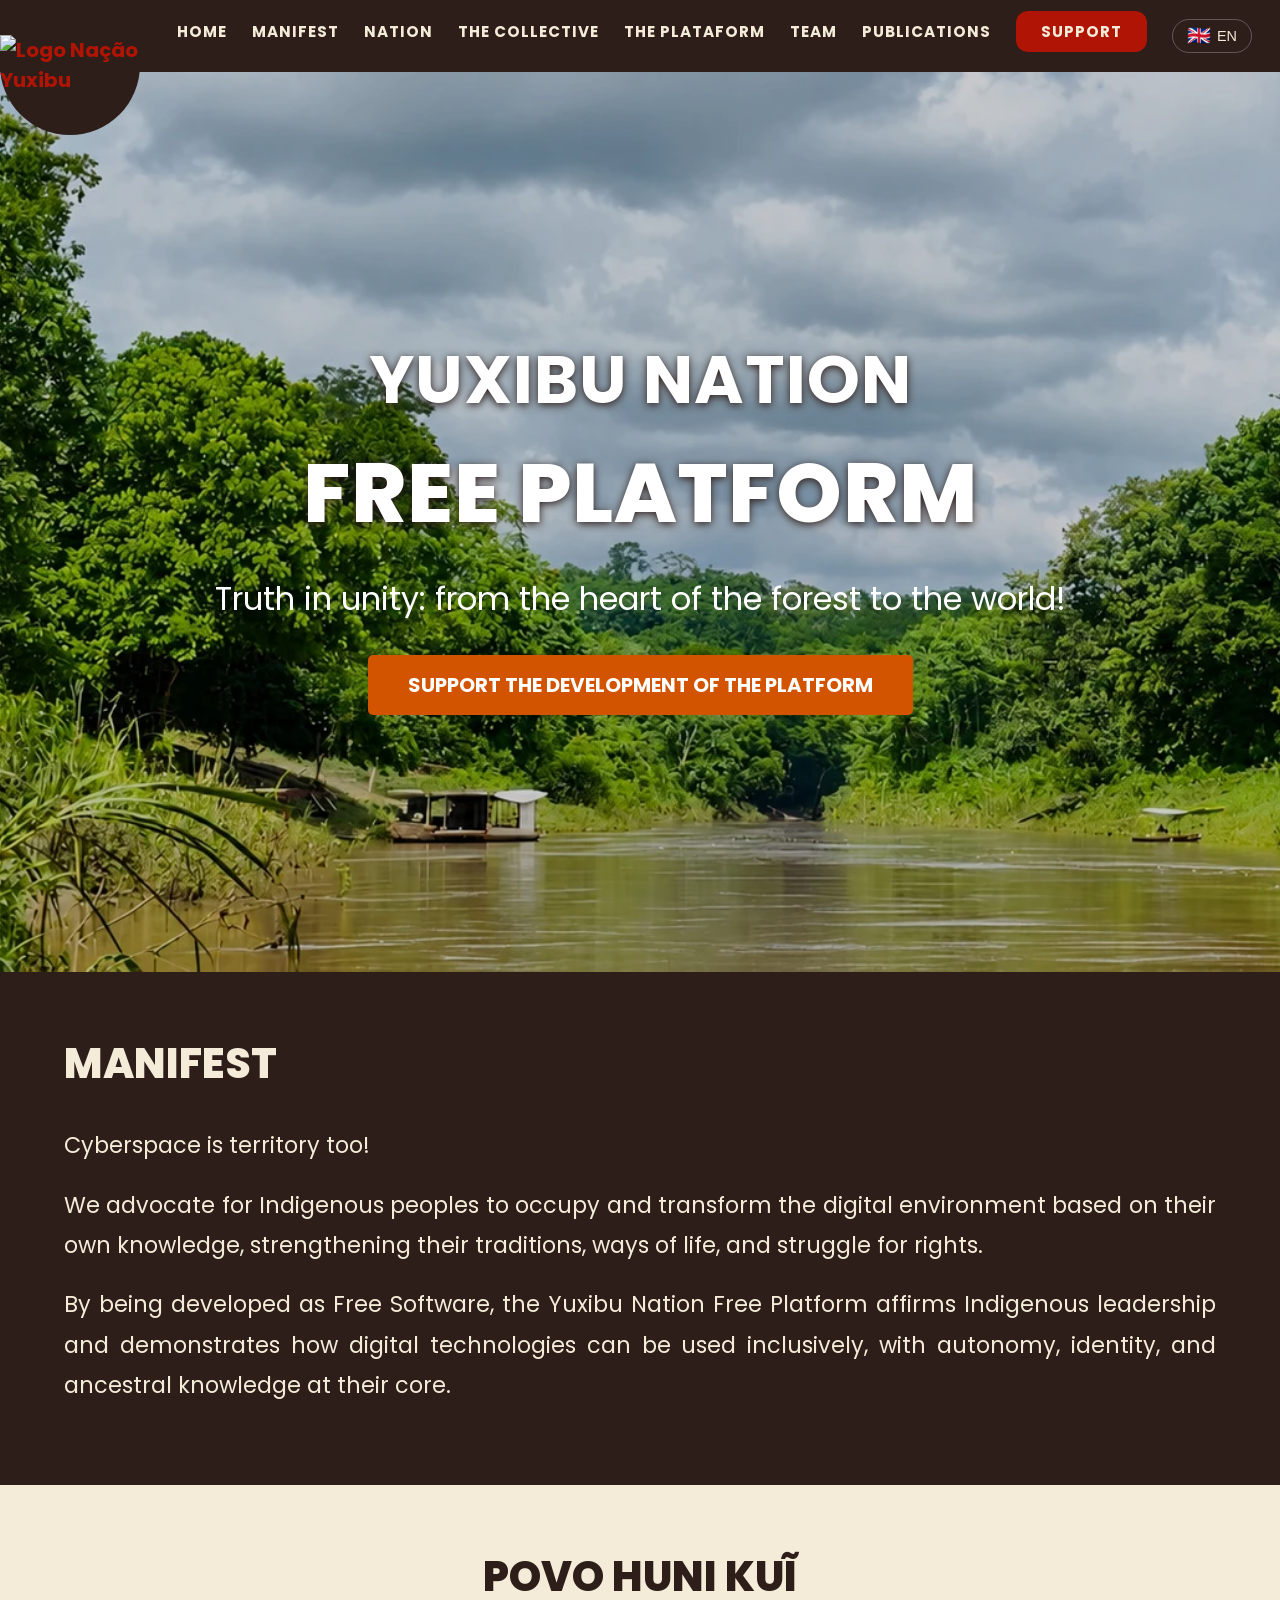
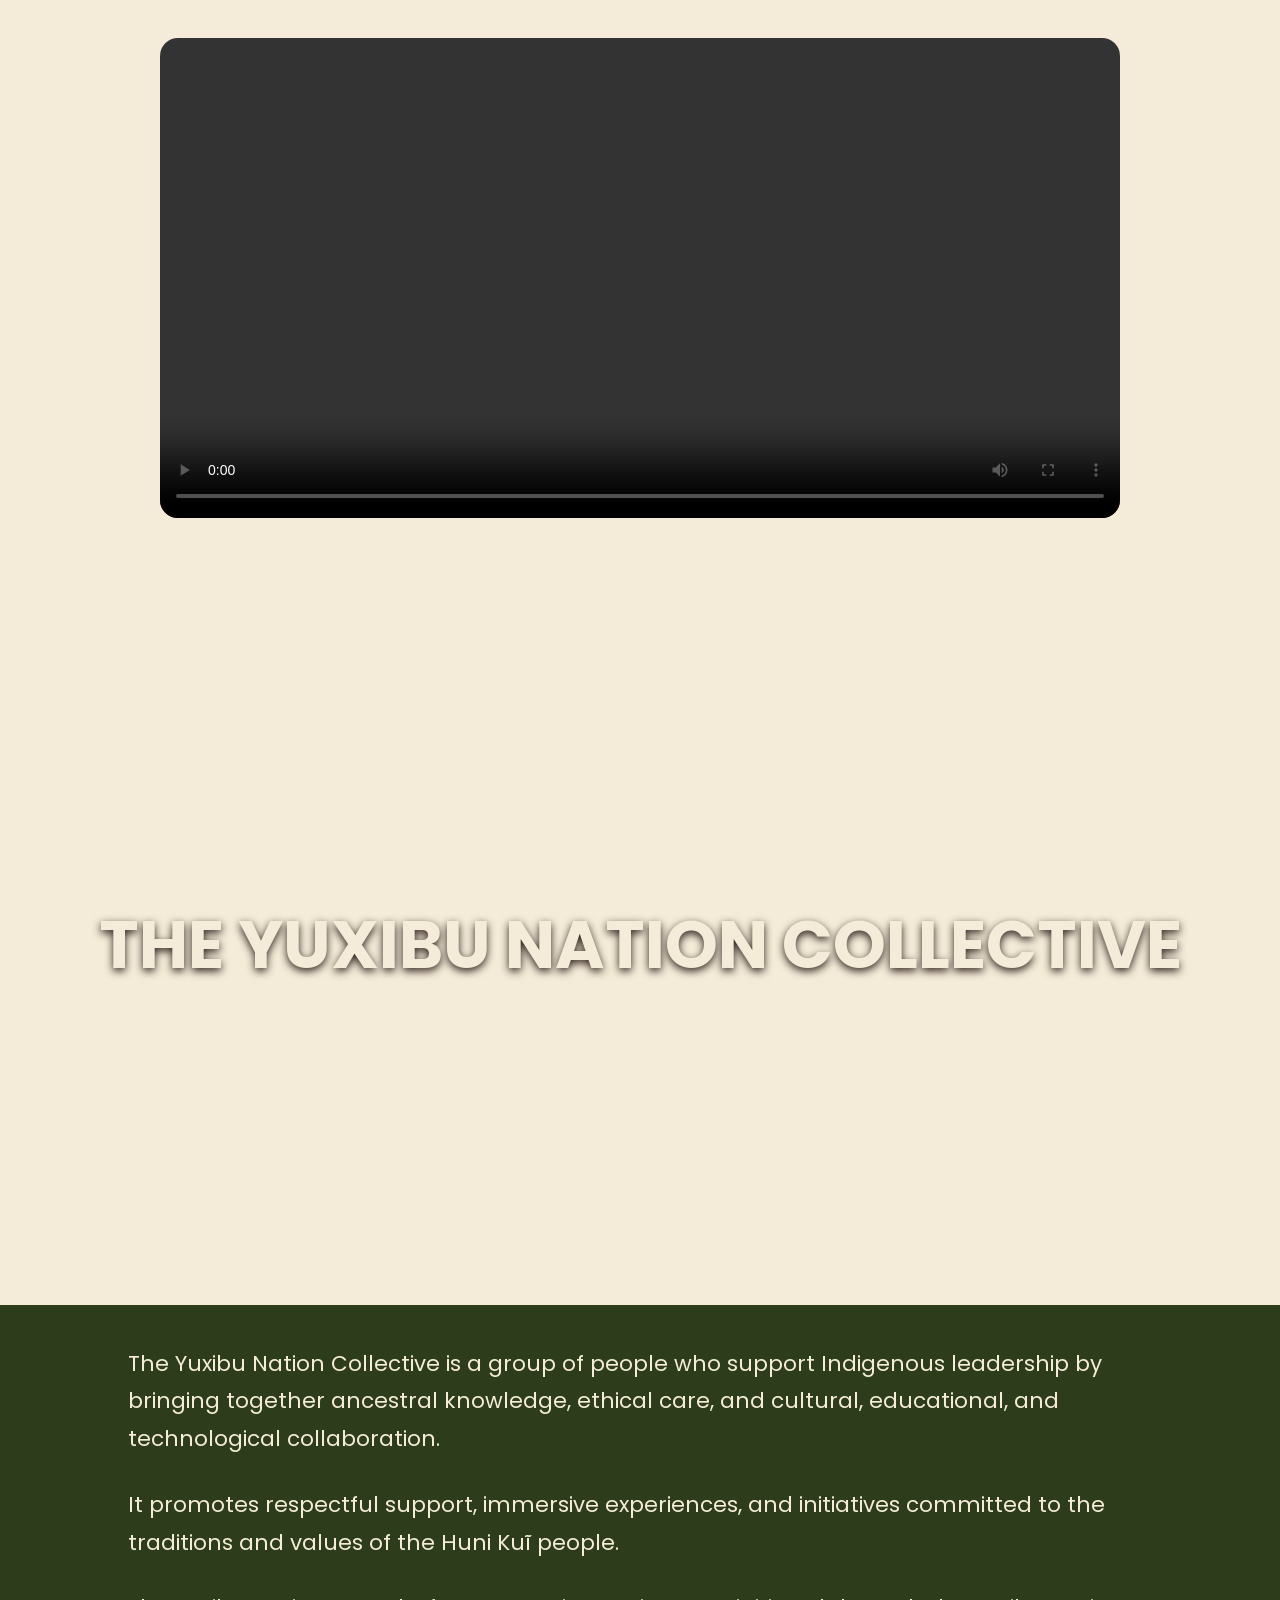
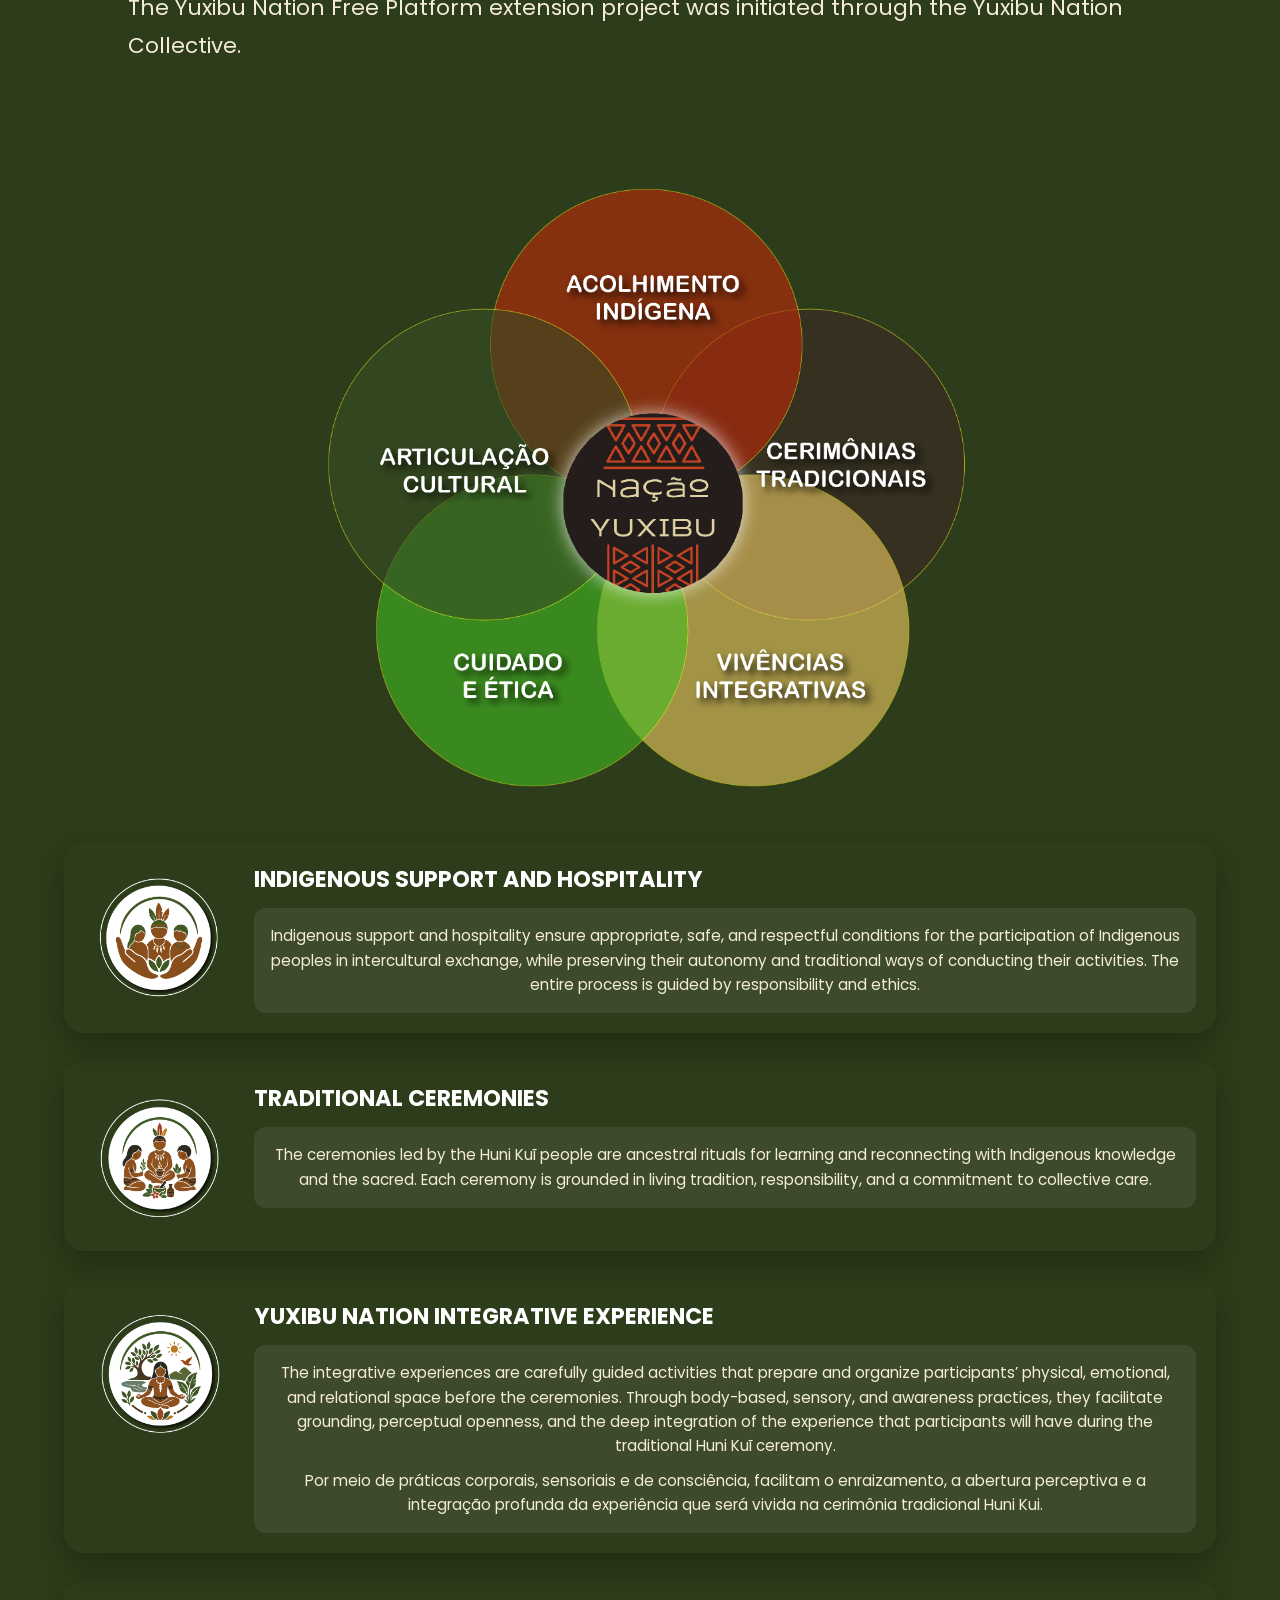
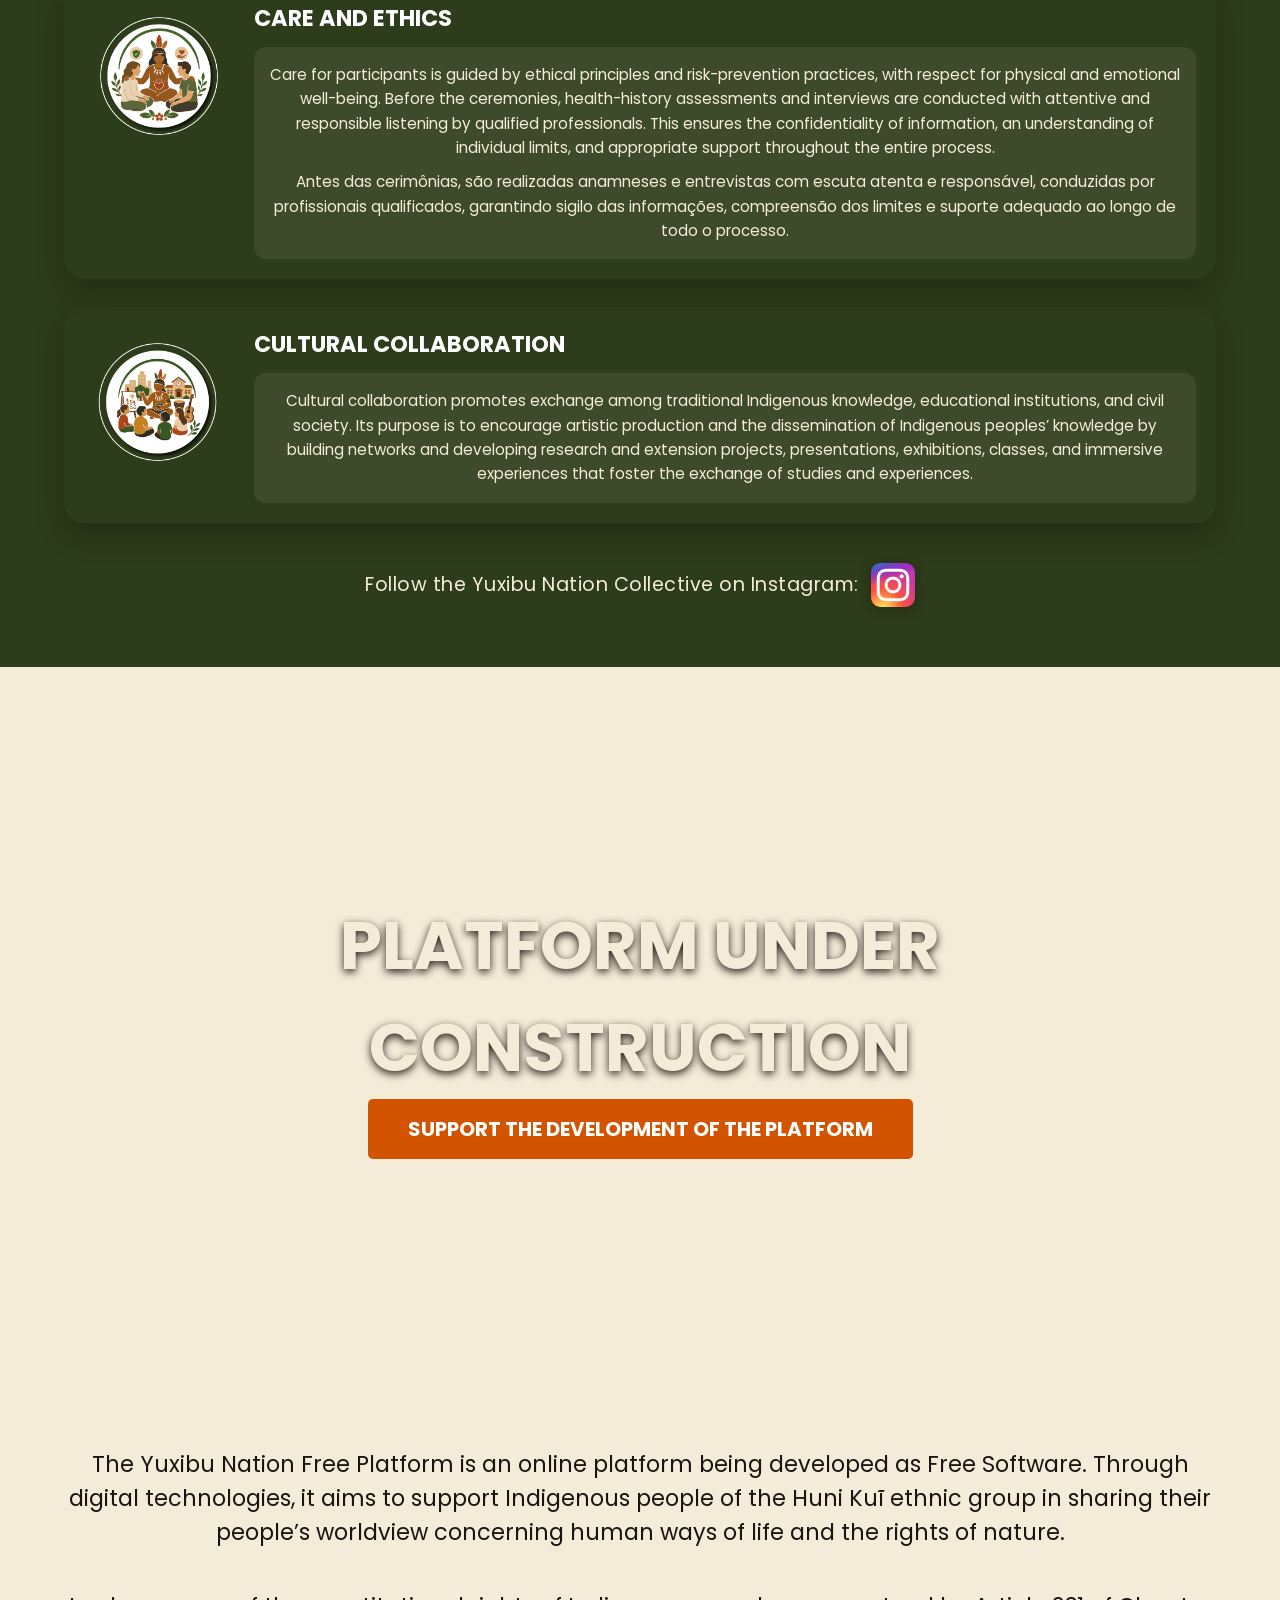
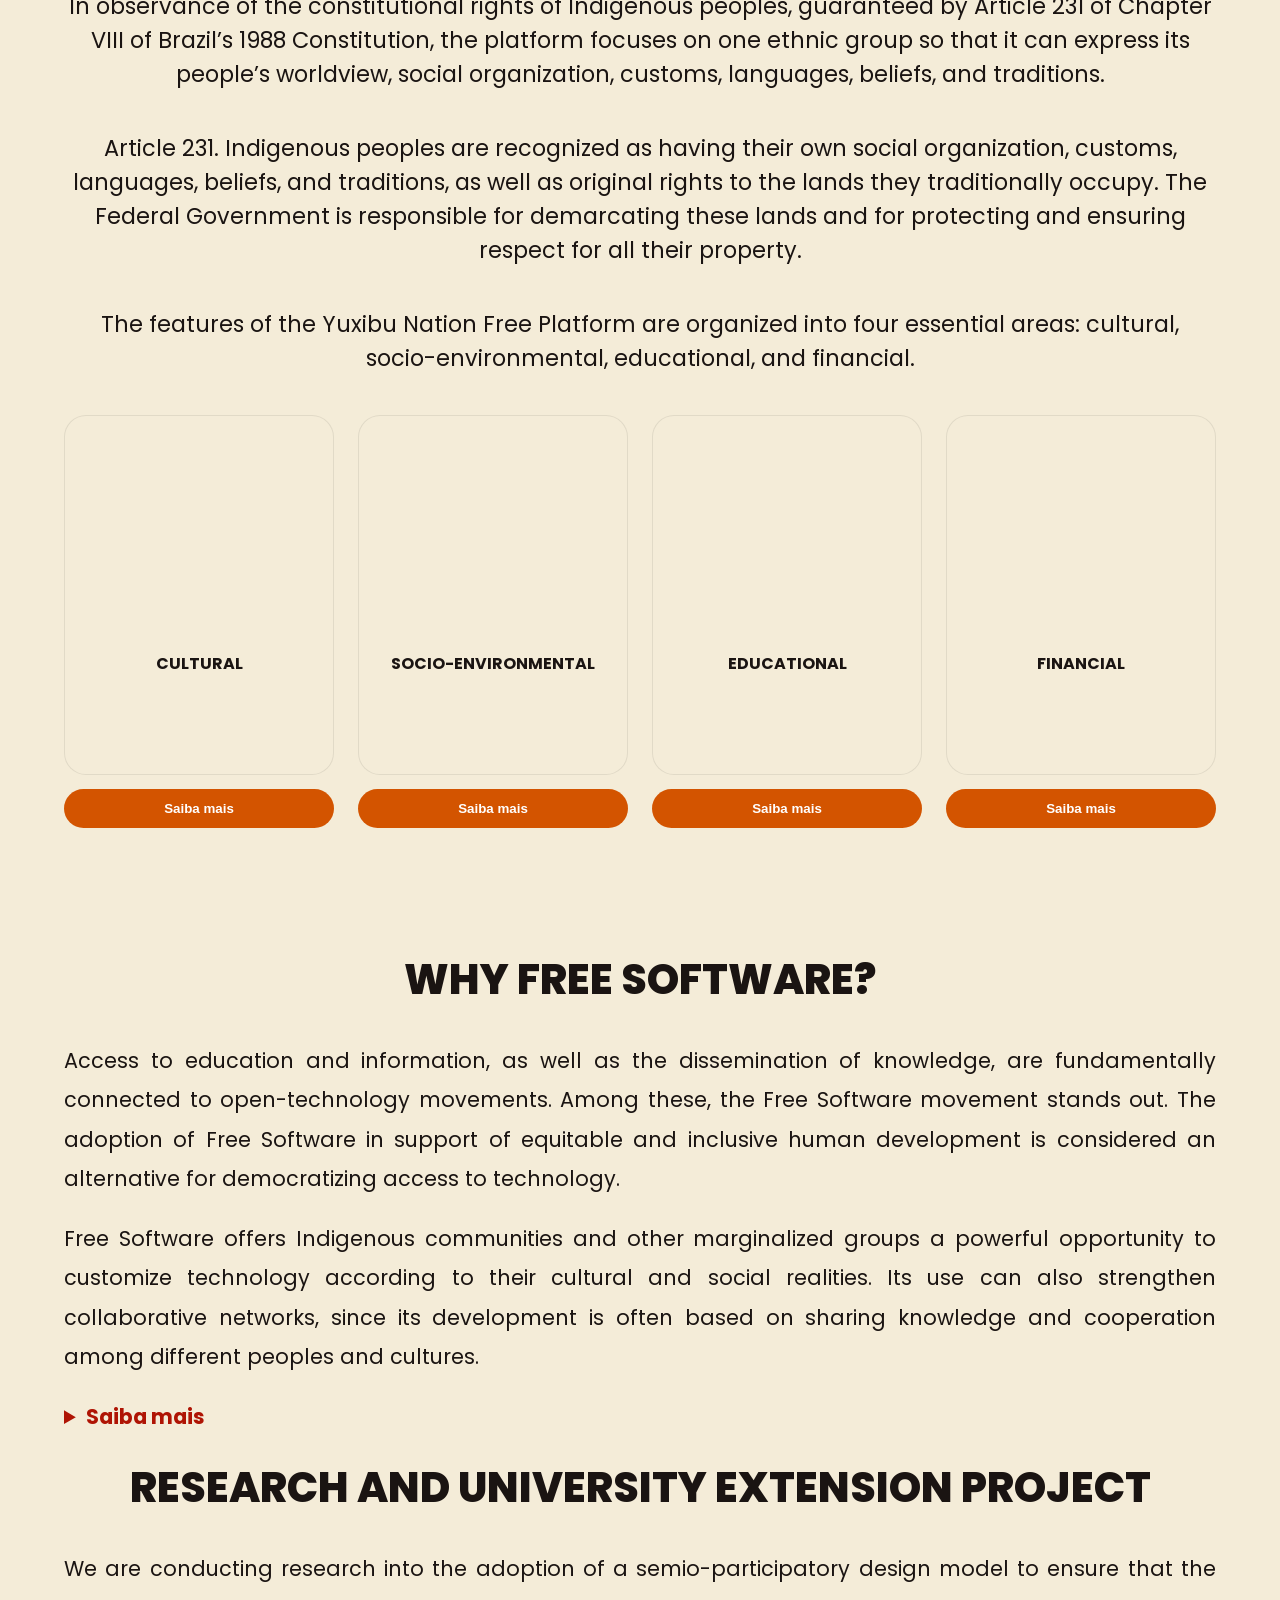
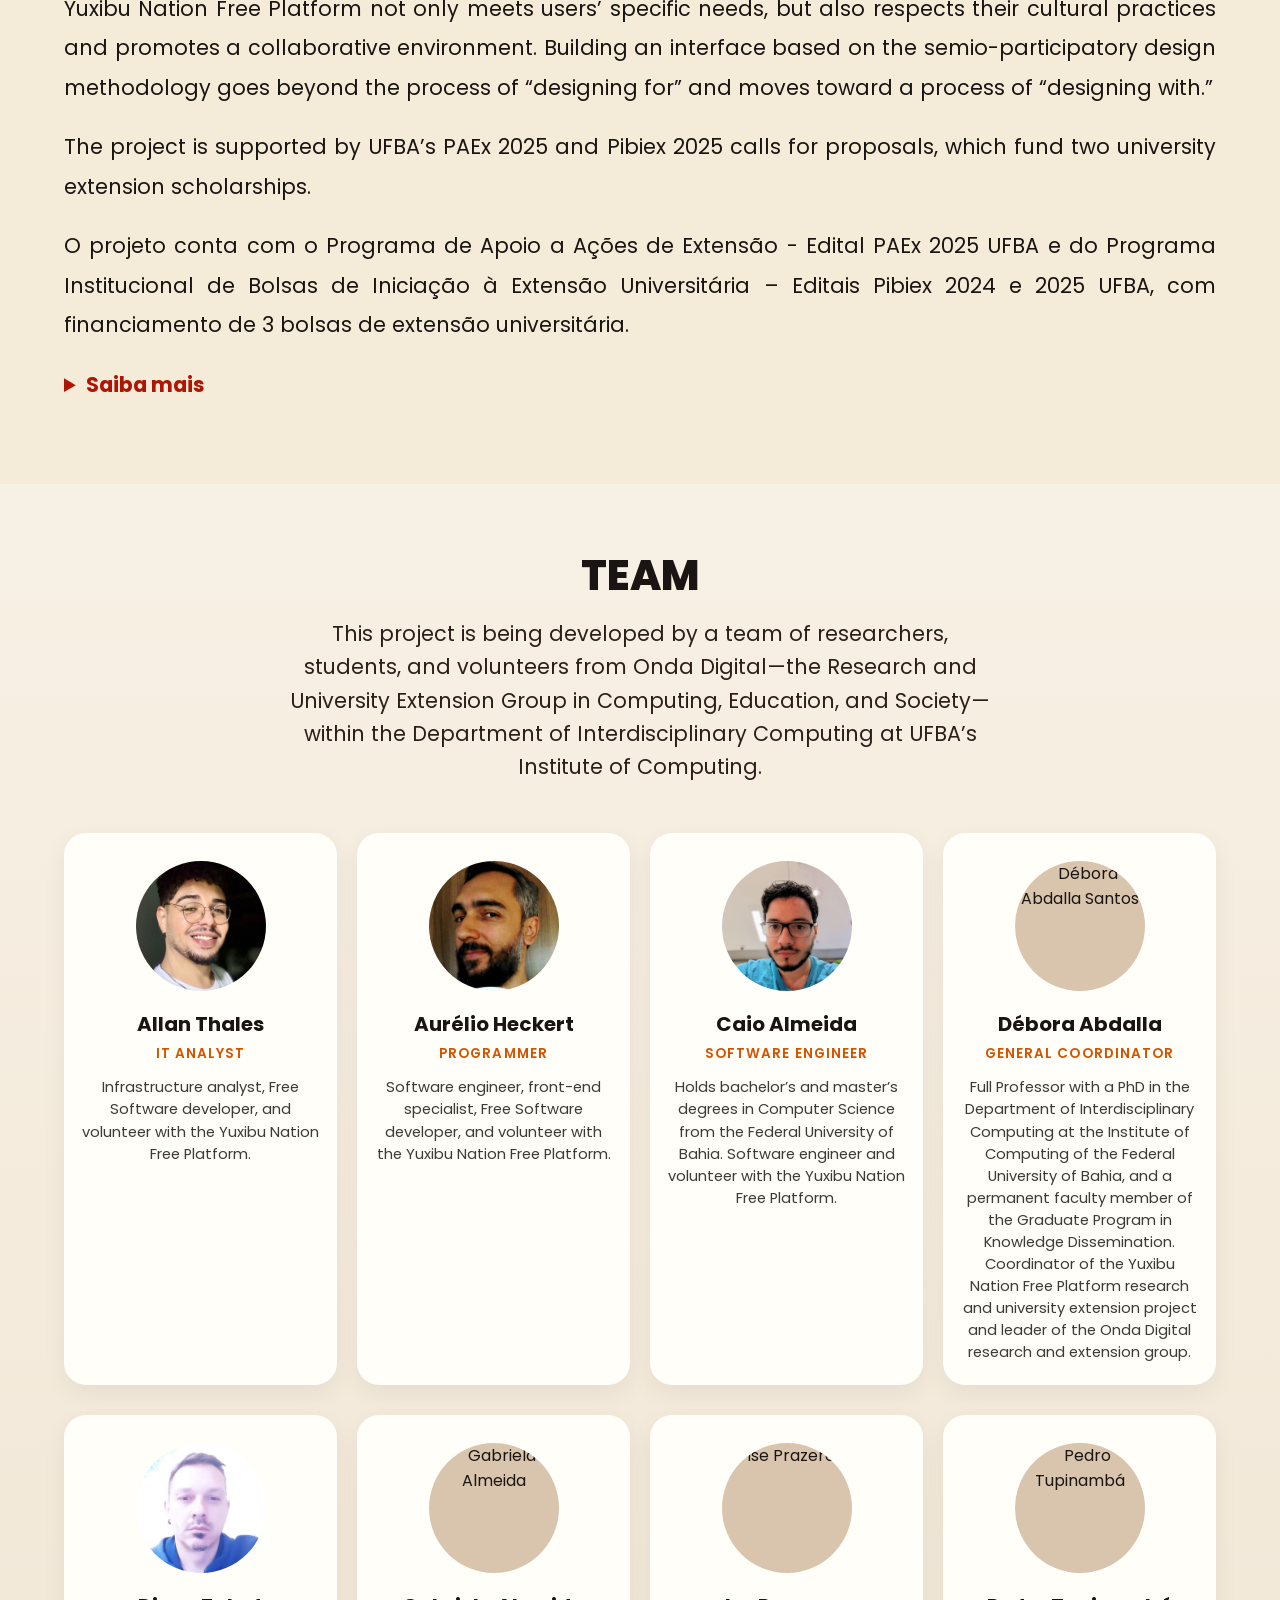
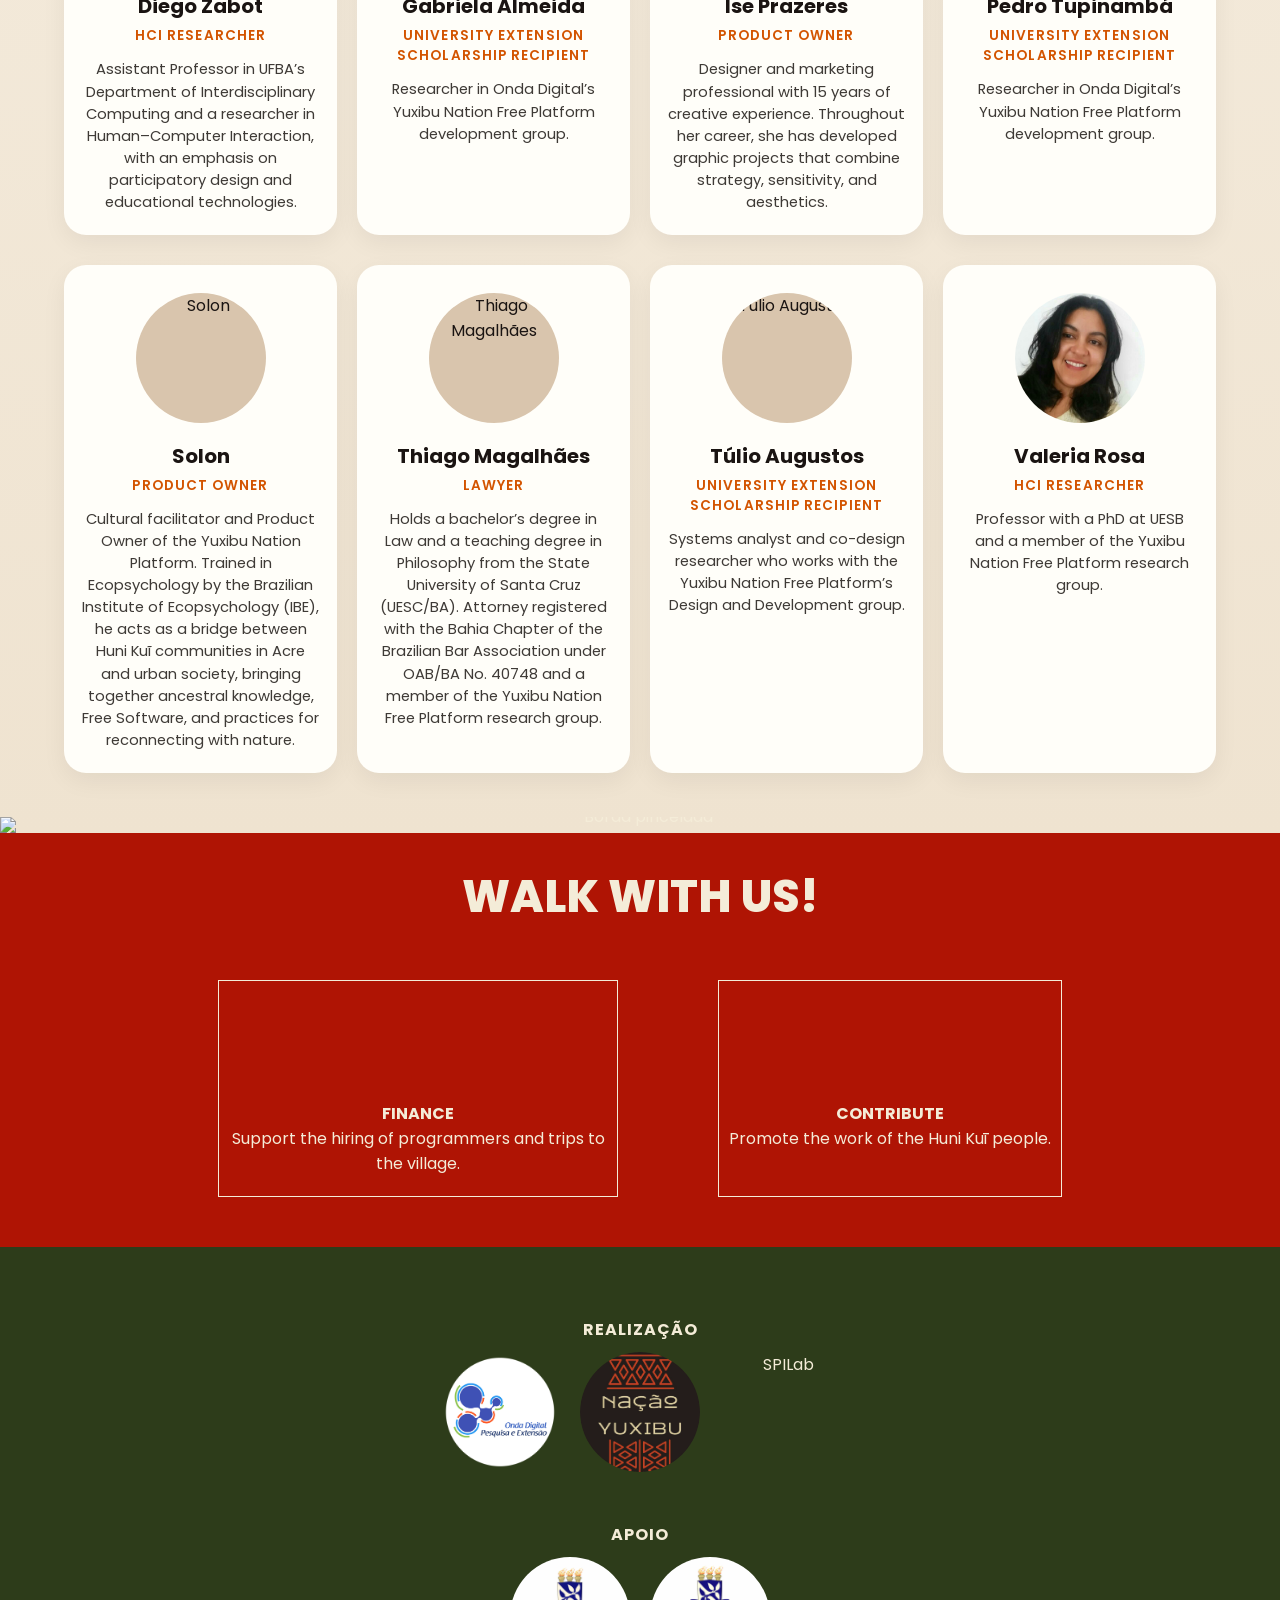
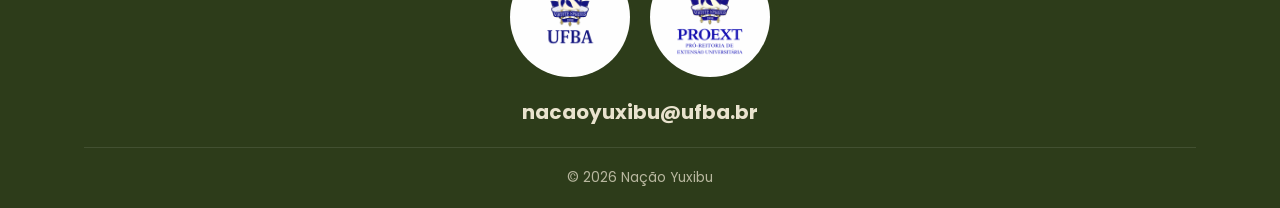
==== commit 1409a842: "feat(traducao): adiciona chaves de tradução para cabeçalhos e seções no HTML" ====
--- a/index.html
+++ b/index.html
@@ -20,14 +20,14 @@
       </div>
       <button class="botao-menu" type="button" aria-label="Abrir menu">☰</button>
       <ul class="links-navegacao">
-        <li><a href="#hero">Home</a></li>
-        <li><a href="#manifesto">Manifesto</a></li>
-        <li><a href="#povo">Povo Huni Kuī</a></li>
-        <li><a href="#movimento">O Coletivo</a></li>
-        <li><a href="#plataforma">A Plataforma</a></li>
-        <li><a href="#sobre">Equipe</a></li>
-        <li><a href="publicacoes.html">Publicações</a></li>
-        <li><a href="apoie.html" class="link-apoio">APOIE</a></li>
+        <li><a data-i18n="header.home" href="#hero">Home</a></li>
+        <li><a data-i18n="header.manifesto" href="#manifesto">Manifesto</a></li>
+        <li><a data-i18n="header.povo" href="#povo">Povo Huni Kuī</a></li>
+        <li><a data-i18n="header.movimento" href="#movimento">O Coletivo</a></li>
+        <li><a data-i18n="header.plataforma" href="#plataforma">A Plataforma</a></li>
+        <li><a data-i18n="header.sobre" href="#sobre">Equipe</a></li>
+        <li><a data-i18n="header.publicacoes" href="publicacoes.html">Publicações</a></li>
+        <li><a data-i18n="header.apoie" href="apoie.html" class="link-apoio">APOIE</a></li>
         <li class="item-idioma">
           <div class="idioma-selector">
             <button class="idioma-botao" id="idiomaAtual" aria-label="Selecionar idioma">
@@ -233,8 +233,8 @@
     <!-- Plataforma (capa) -->
     <section id="plataforma" class="secao-plataforma-capa">
       <div class="container">
-        <h2 class="titulo-plataforma">Plataforma em Construção</h2>
-        <a href="./apoie.html" class="botao-chamada">Apoie a Construção da plataforma</a>
+        <h2 data-i18n="titulo.plataforma" class="titulo-plataforma">Plataforma em Construção</h2>
+        <a data-i18n="section1.cta" href="./apoie.html" class="botao-chamada">Apoie a Construção da plataforma</a>
       </div>
     </section>
 
@@ -349,13 +349,14 @@
             e distribuí-lo, seja na sua forma original ou com modificações, seja gratuitamente ou com custo (STALLMAN,
             2002).
           </p>
-          <p class="texto-software-livre">
+
+          <p data-i18n="section4.whyfree.p4" class="texto-software-livre">
             Em um contexto social dominado pela plataformização do viver humano, a Plataforma Livre Nação Yuxibu, ao ser
             desenvolvida como software livre, com servidor de dados próprio (um espaço de disco no servidor da UFBA),
             para fins específicos, traz um importante resultado em mostrar como é possível uma outra forma de uso das
             tecnologias digitais, onde a autonomia se faz presente.
           </p>
-          <p class="referencia">Referência: STALLMAN, R. (2002). Free Software, Free Society: Selected Essays of Richard
+          <p data-i18n="section4.whyfree.referencias" class="referencia">Referência: STALLMAN, R. (2002). Free Software, Free Society: Selected Essays of Richard
             M. Stallman. Boston: GNU Press.</p>
           <br>
           <br>
@@ -566,20 +567,20 @@
         <img src="./Bordas/URUCUM2.png" alt="Borda pincelada" loading="lazy">
       </div>
       <div class="container-apoio">
-        <h2 data-i18n="section6.title"class="titulo-apoio">Caminhe Conosco!</h2>
+        <h2 data-i18n="section6.title" class="titulo-apoio">Caminhe Conosco!</h2>
         <div class="opcoes-apoio">
           <a href="./apoie.html">
             <div class="caixa-apoio">
               <div class="imagem-apoio" style="background-image: url('./Fotos/FINANCIE.png');"></div>
-              <h4>Financie</h4>
-              <p>Apoie a contratação de programadores e viagens à aldeia.</p>
+              <h4 data-i18n="section.apoie.financie">Financie</h4>
+              <p data-i18n="section.apoie.financie.p">Apoie a contratação de programadores e viagens à aldeia.</p>
             </div>
           </a>
           <a href="./apoie.html">
             <div class="caixa-apoio">
               <div class="imagem-apoio" style="background-image: url('./Fotos/COLABORE.png');"></div>
-              <h4>Colabore</h4>
-              <p>Divulgue os trabalhos do povo Huni Kuī.</p>
+              <h4 data-i18n="section.apoie.colabore">Colabore</h4>
+              <p data-i18n="section.apoie.colabore.p">Divulgue os trabalhos do povo Huni Kuī.</p>
             </div>
           </a>
 
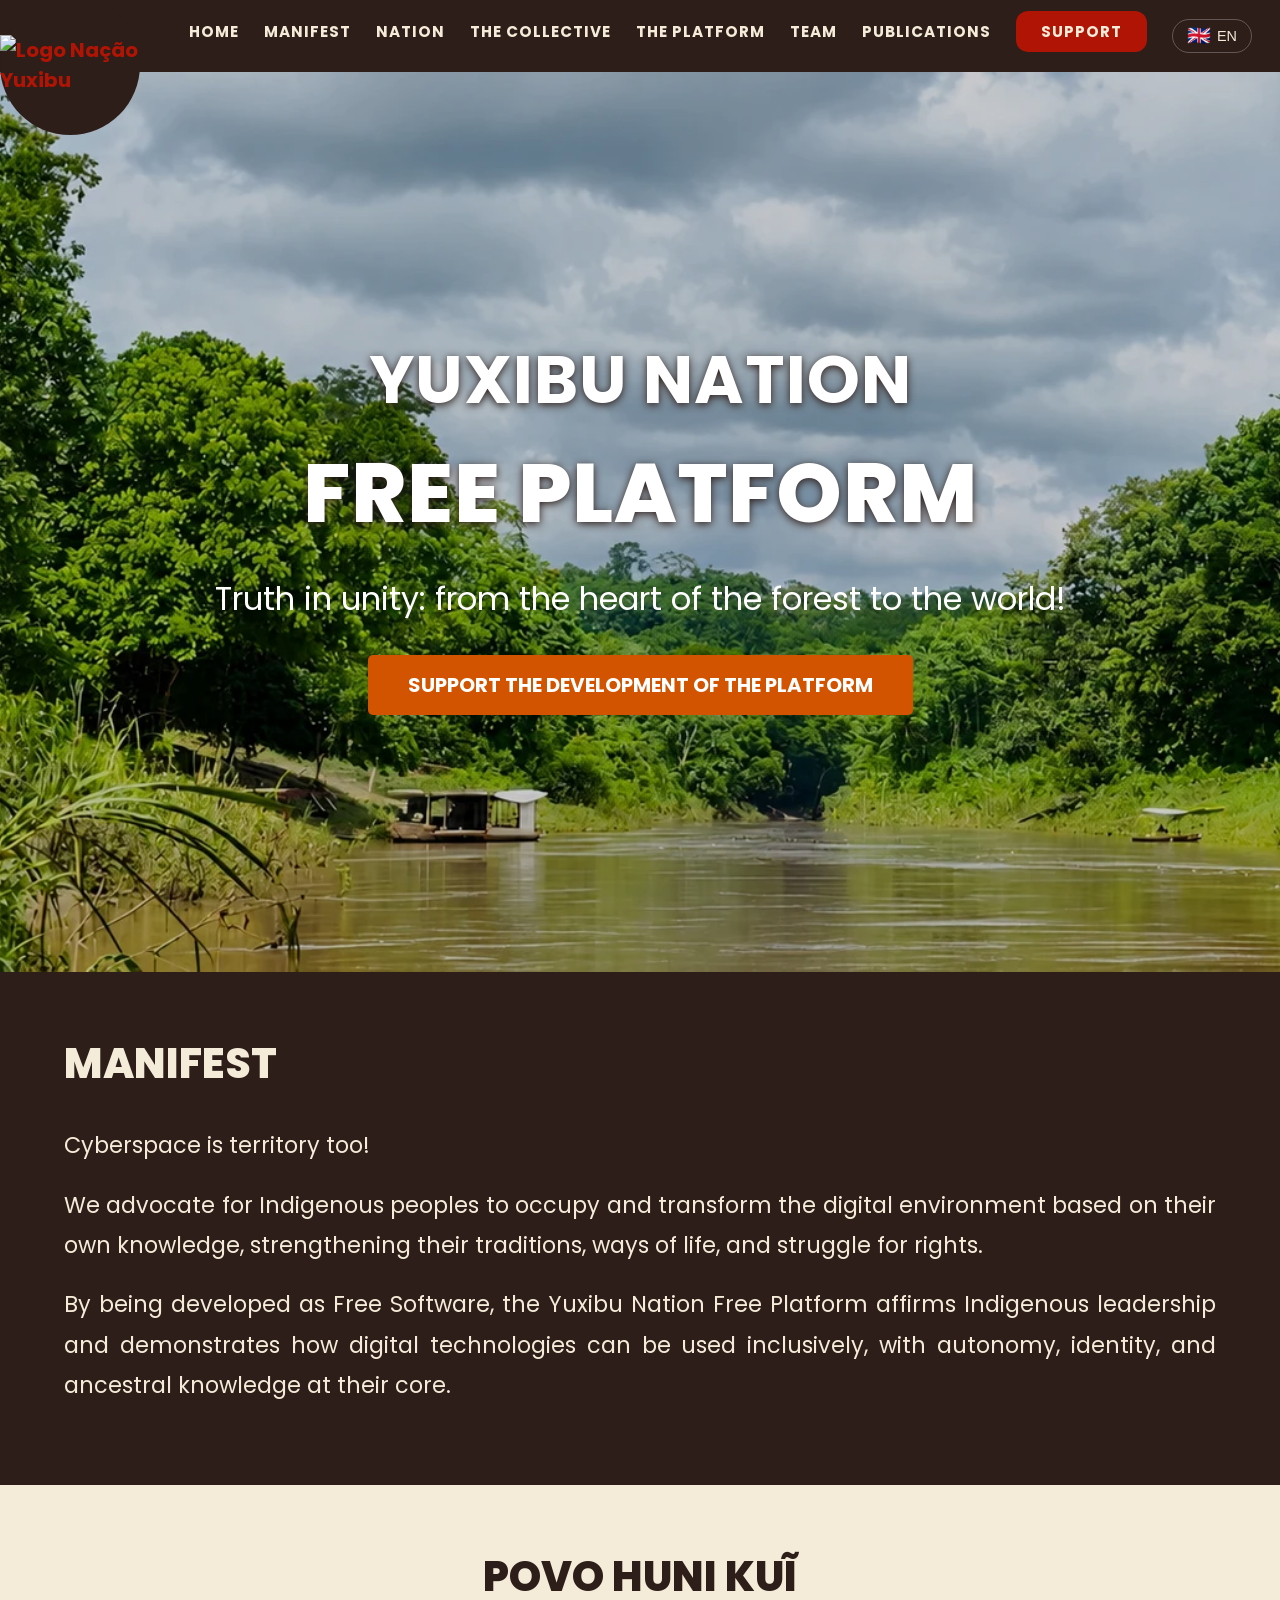
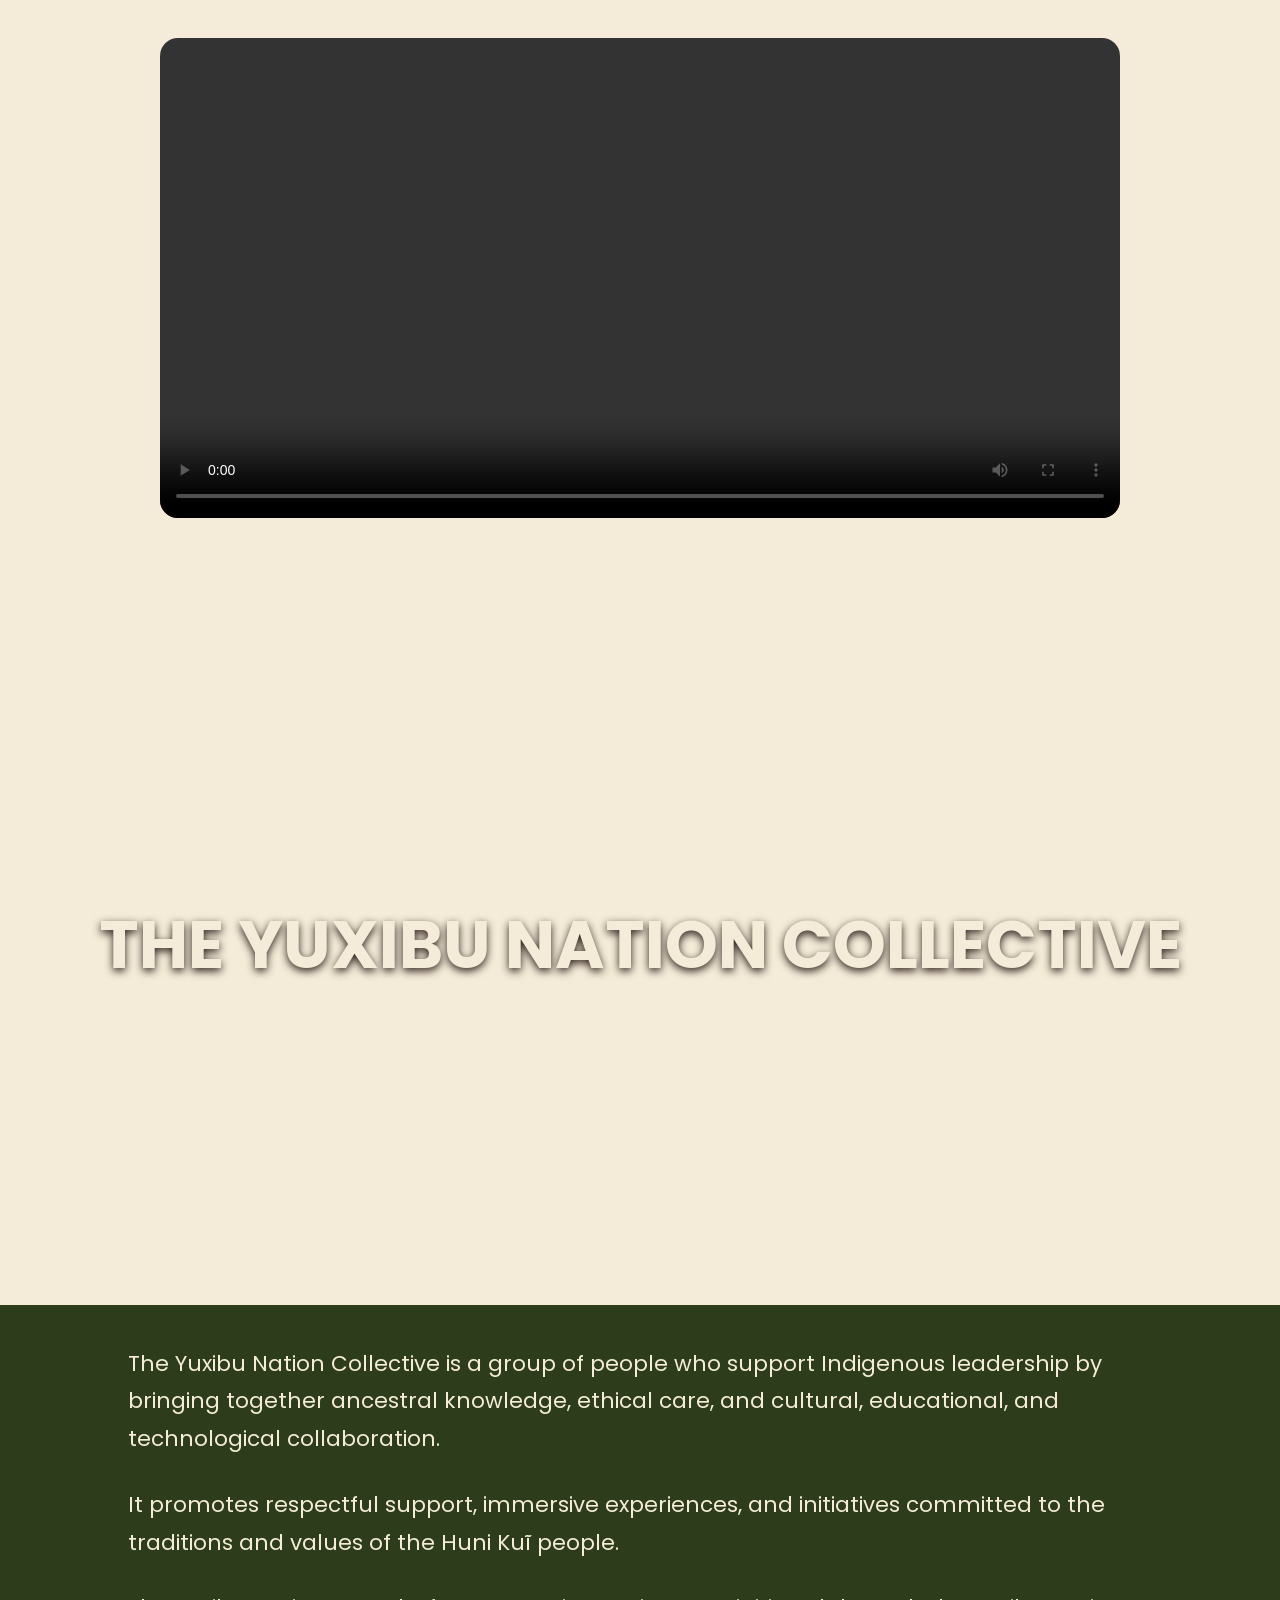
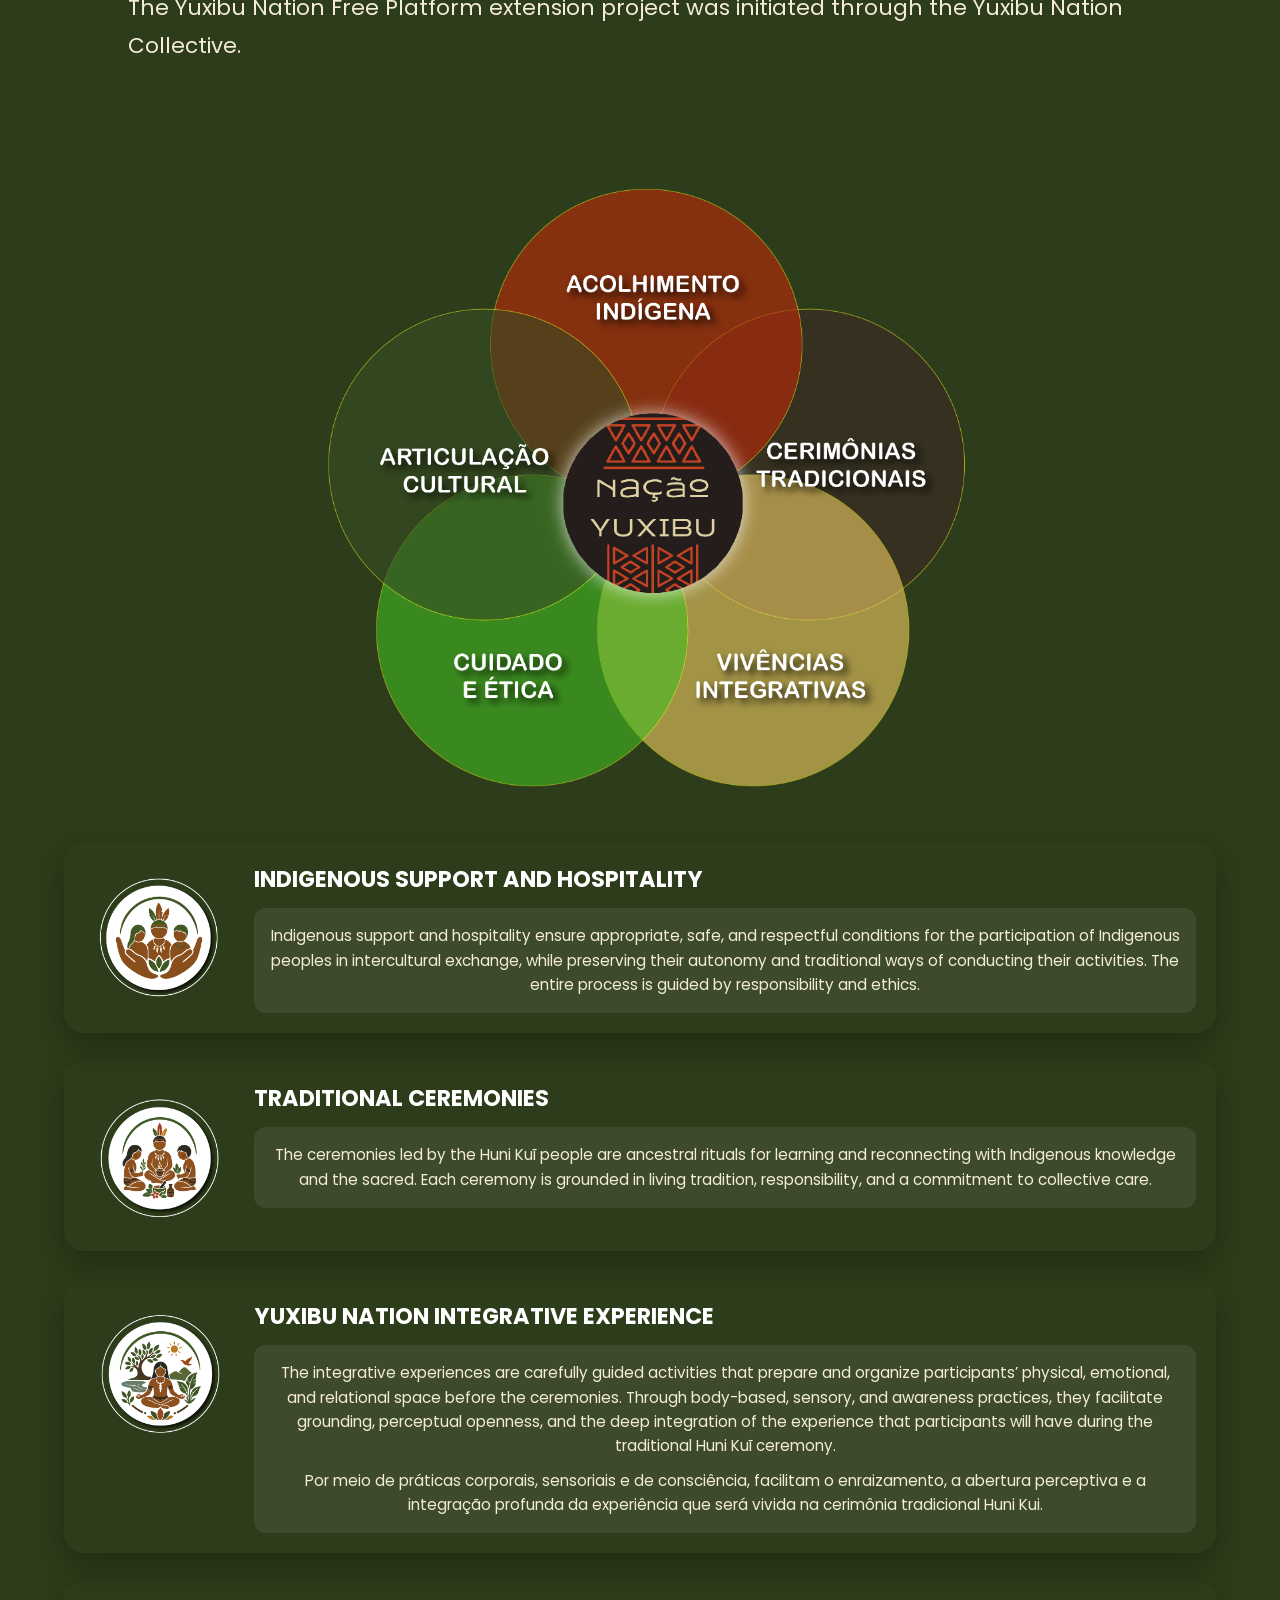
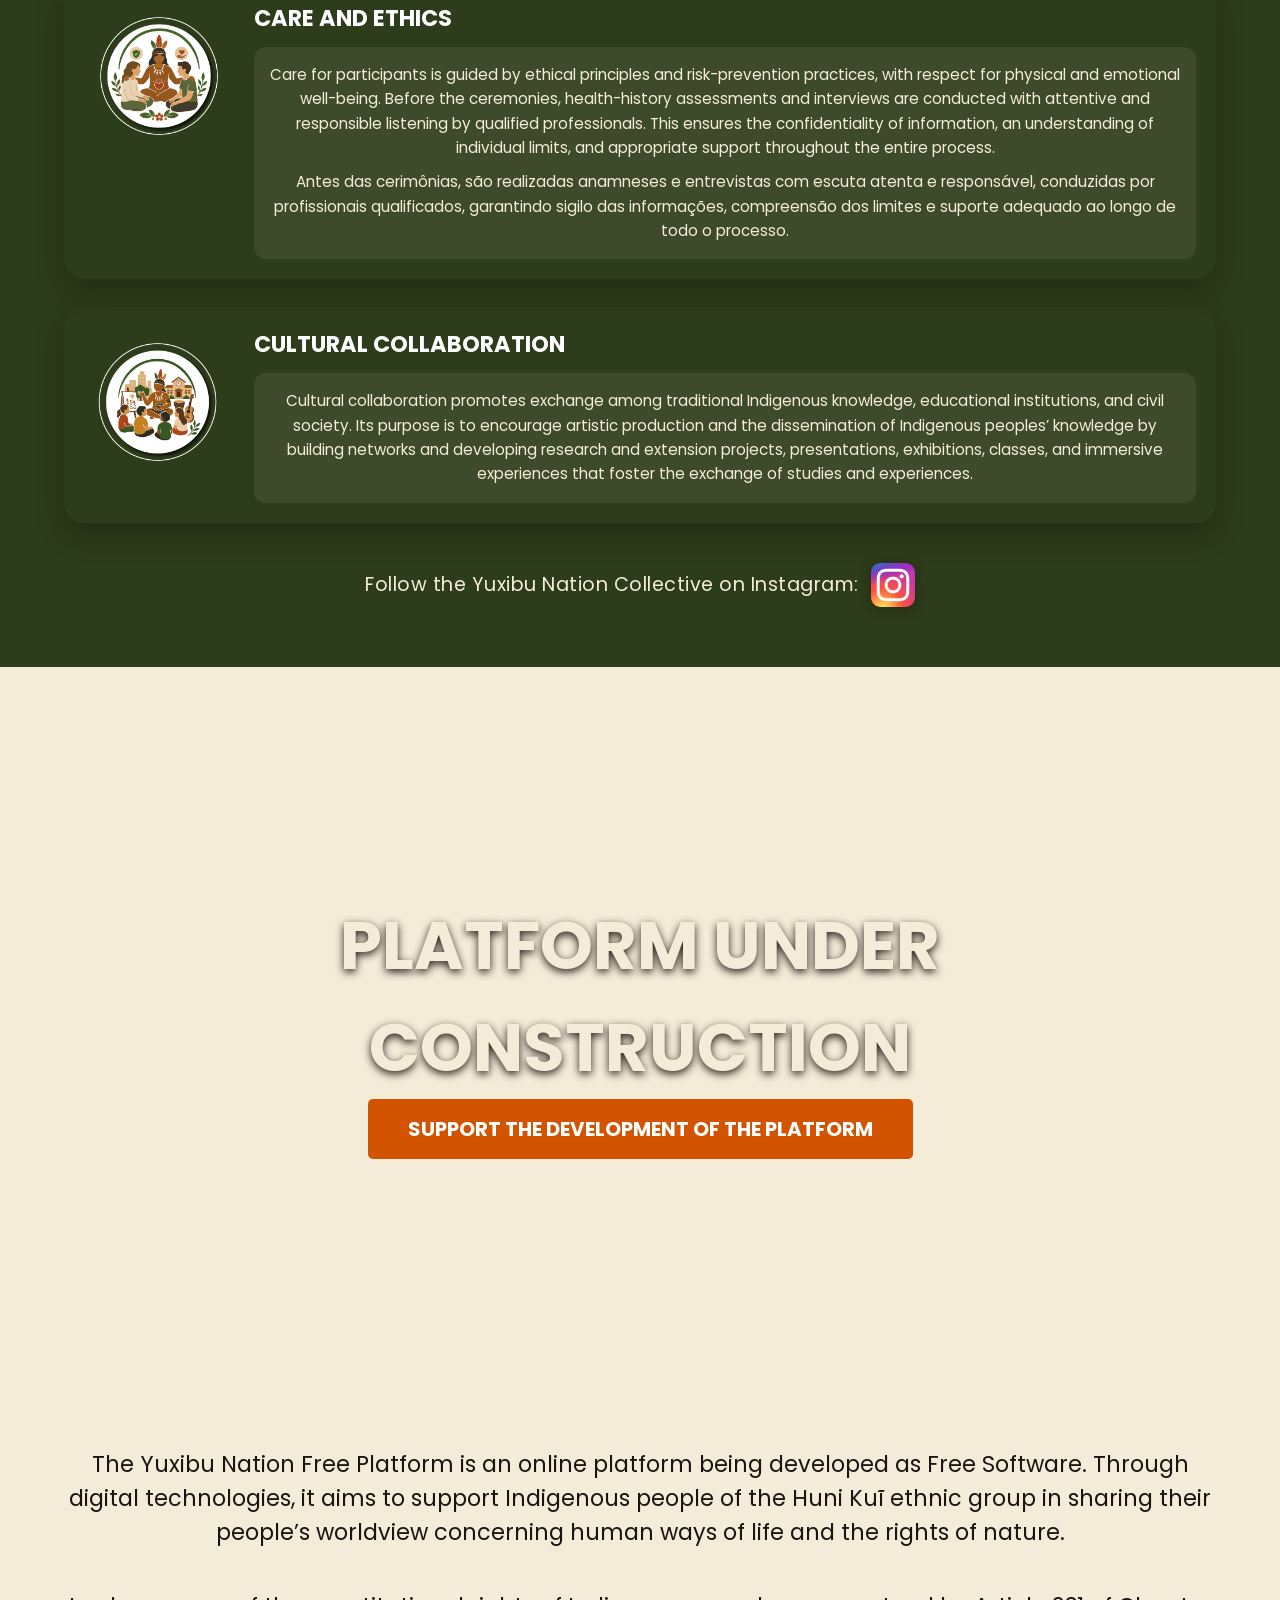
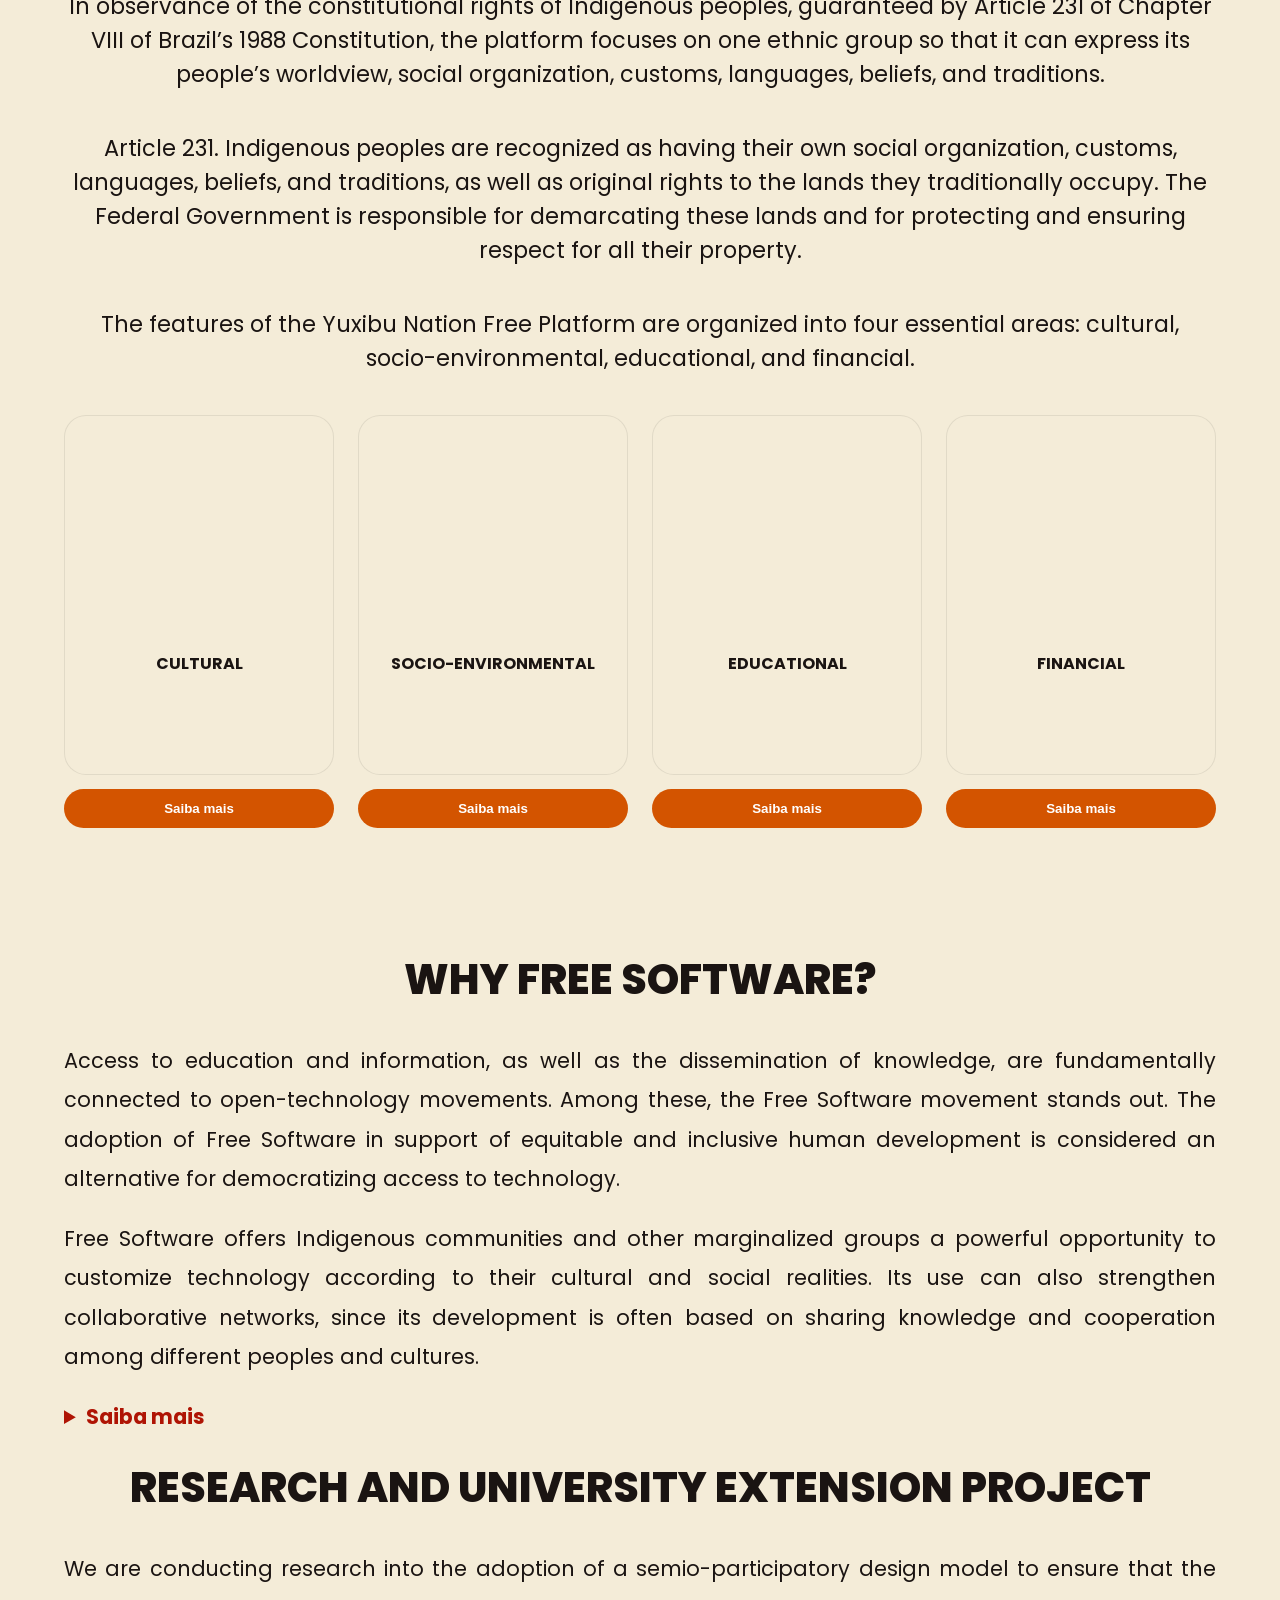
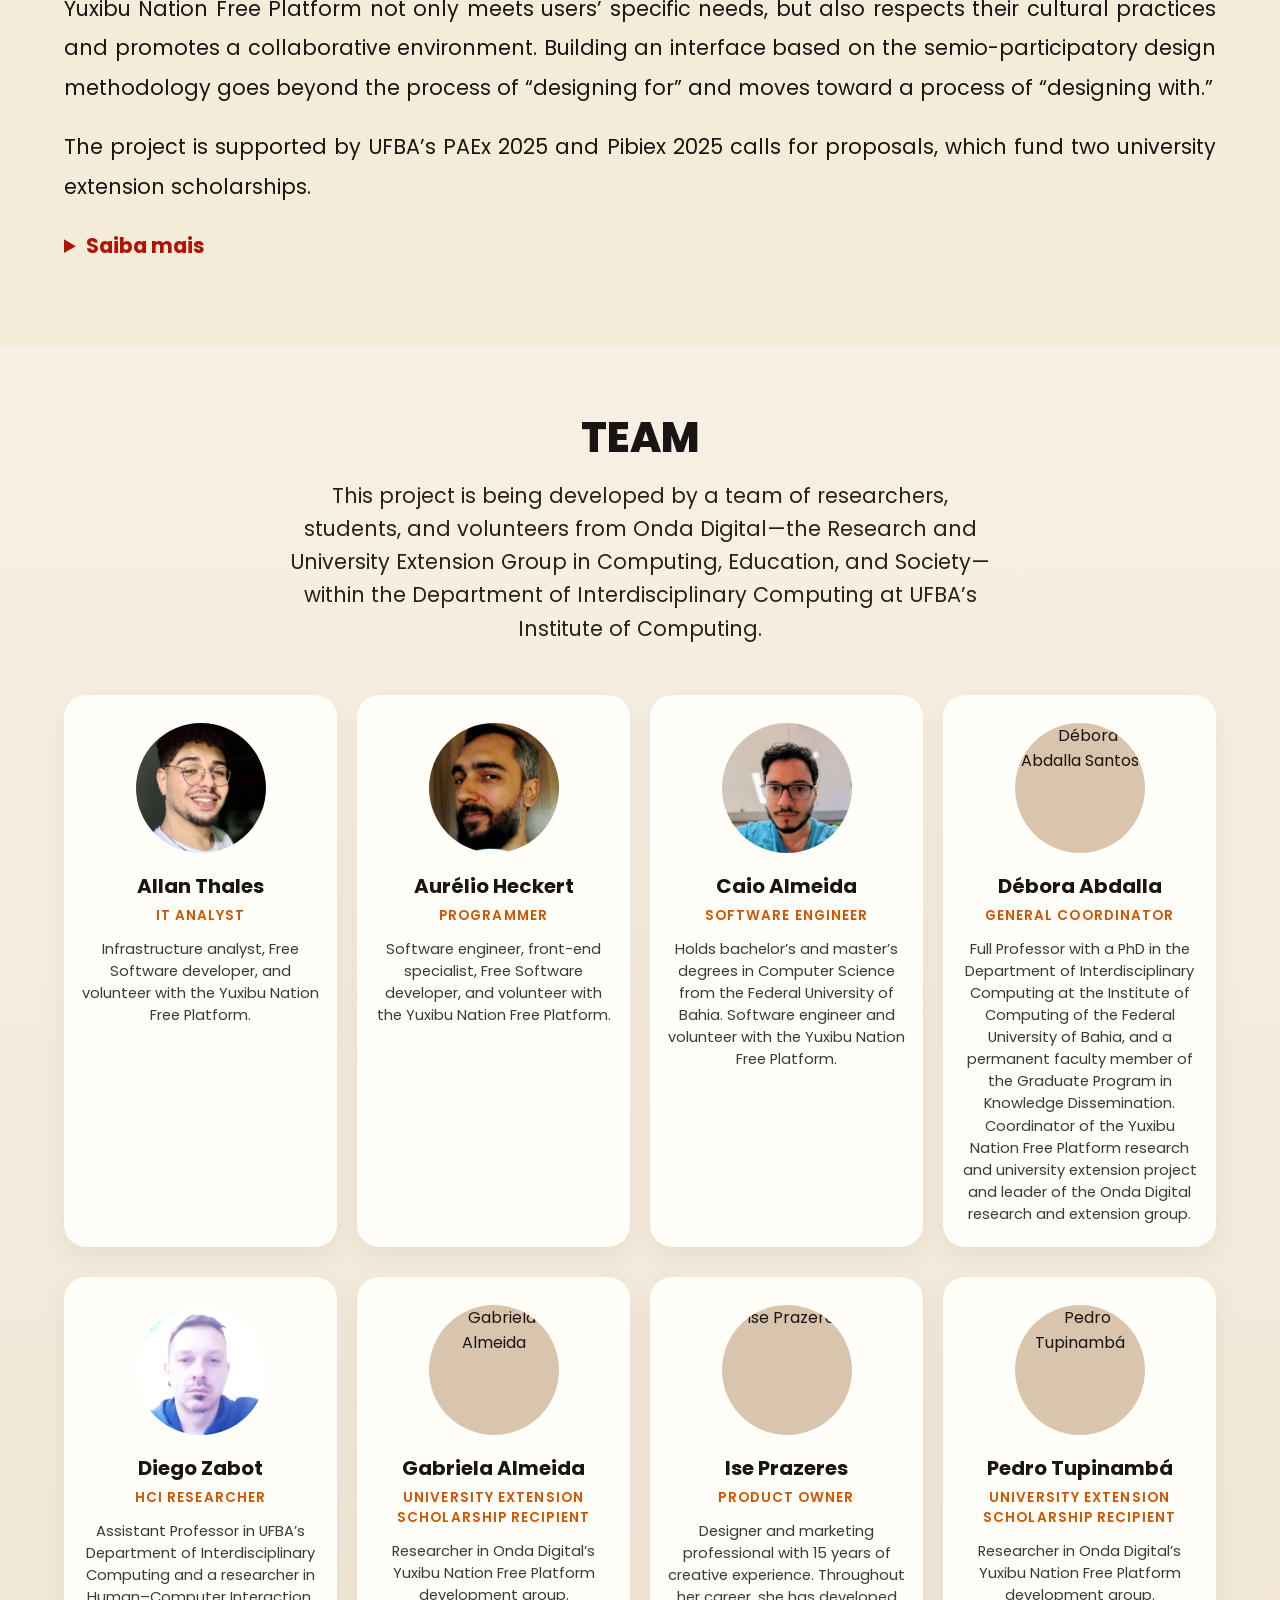
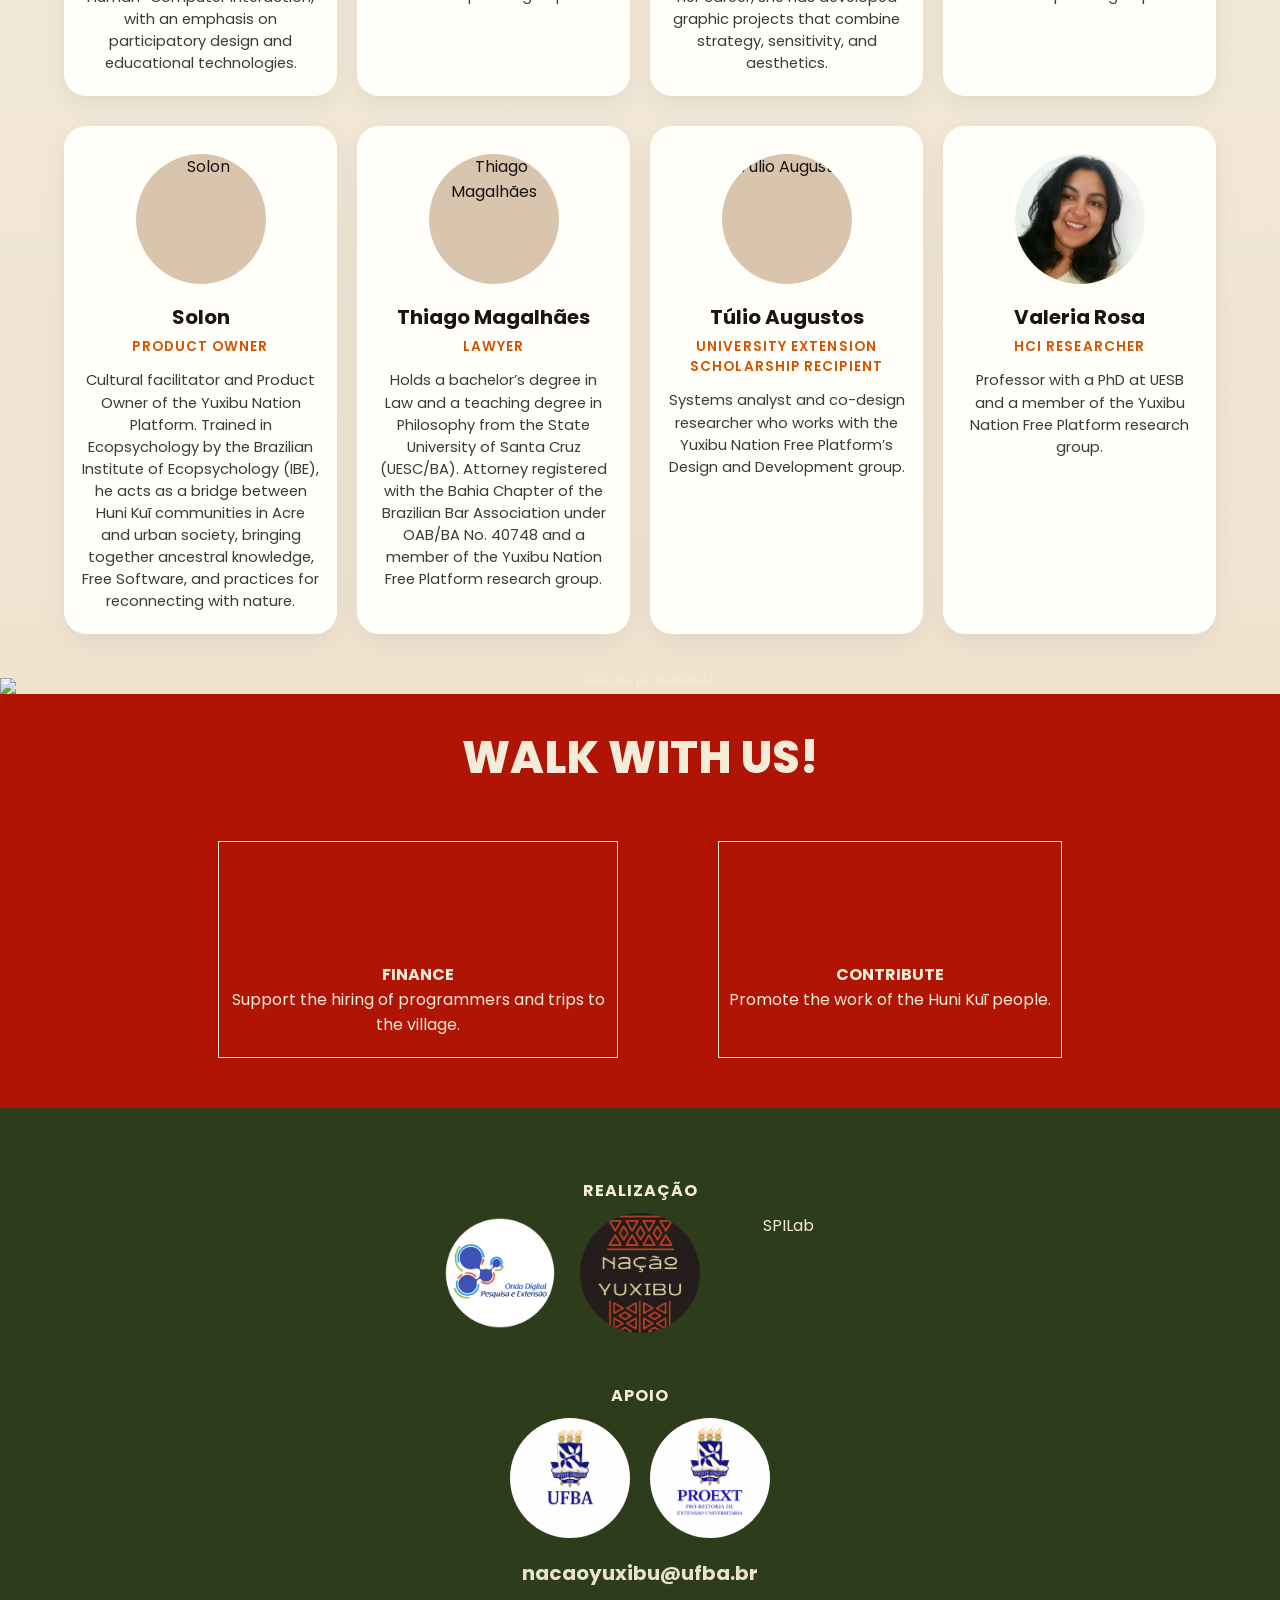
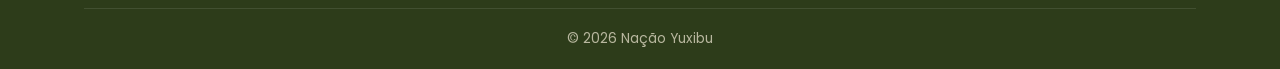
==== commit d904dcad: "feat(traducao): atualiza textos e traduções para maior clareza e consistência nas seções do manifest" ====
--- a/index.html
+++ b/index.html
@@ -64,10 +64,13 @@
             <h2 data-i18n="section2.title" class="titulo-manifesto">Manifesto</h2>
             <p data-i18n="section2.p1" class="paragrafo-manifesto">O ciberespaço também é território!</p>
             <p data-i18n="section2.p2" class="paragrafo-manifesto">
-              Defendemos que os povos originários ocupem e transformem o ambiente virtual a partir de seus próprios conhecimentos, fortalecendo suas tradições, modos de vida e luta por direitos.
+              Os povos originários devem ocupar e transformar o ambiente virtual a partir de seus próprios
+              conhecimentos, fortalecendo suas tradições, modos de vida e luta por direitos.
             </p>
             <p data-i18n="section2.p3" class="paragrafo-manifesto">
-              A Plataforma Livre Nação Yuxibu, ao ser desenvolvida como <em>Software Livre</em>, afirma o protagonismo indígena e mostra como é possível o uso inclusivo das tecnologias digitais, nas quais a autonomia, a identidade e o saber ancestral se fazem presentes.
+              A Plataforma Livre Nação Yuxibu, ao ser desenvolvida como <em> Software Livre</em>, afirma o protagonismo
+              indígena e mostra como é possível o uso inclusivo das tecnologias digitais, nas quais a autonomia, a
+              identidade e o saber ancestral se fazem presentes.
             </p>
           </div>
         </div>
@@ -117,7 +120,9 @@
         <div class="container container-coletivo">
           <div class="texto-coletivo">
             <p data-i18n="section3.p1" class="paragrafo-coletivo">
-              O coletivo Nação Yuxibu é um grupo de pessoas que apoia o protagonismo indígena, integrando saberes ancestrais, cuidado ético e articulação cultural, educacional e tecnológica. Promove acolhimento digno, vivências e ações comprometidas com as tradições e os valores do povo Huni Kuī.
+              O coletivo Nação Yuxibu é um grupo de pessoas que apoia o protagonismo indígena, integrando saberes
+              ancestrais, cuidado ético e articulação cultural, educacional e tecnológica. Promove acolhimento digno,
+              vivências e ações comprometidas com as tradições e os valores do povo Huni Kuī.
             </p>
             <p data-i18n="section3.p2" class="paragrafo-coletivo">
               Foi pelo Coletivo Nação Yuxibu que iniciamos o <b>projeto de extensão Plataforma Livre Nação Yuxibu</b>.
@@ -140,7 +145,8 @@
             <div class="card-conteudo">
               <h3 data-i18n="pillar.support.title" class="card-titulo">Acolhimento Indígena</h3>
               <div class="card-texto">
-                <p data-i18n="pillar.support.p">O acolhimento indígena garante condições adequadas, seguras e respeitosas para a presença dos povos
+                <p data-i18n="pillar.support.p">O acolhimento indígena garante condições adequadas, seguras e
+                  respeitosas para a presença dos povos
                   originários na troca intercultural, preservando a autonomia e os modos tradicionais de condução nas
                   suas atividades. Todo o processo é orientado com responsabilidade e ética.</p>
               </div>
@@ -155,7 +161,8 @@
             <div class="card-conteudo">
               <h3 data-i18n="pillar.ceremonies.title" class="card-titulo">Cerimônias Tradicionais</h3>
               <div class="card-texto">
-                <p data-i18n="pillar.ceremonies.p">As cerimônias conduzidas pelo povo Huni Kui são rituais ancestrais de aprendizado e reconexão com os
+                <p data-i18n="pillar.ceremonies.p">As cerimônias conduzidas pelo povo Huni Kui são rituais ancestrais de
+                  aprendizado e reconexão com os
                   saberes originários e o sagrado. Cada cerimônia acontece a partir da tradição viva e da
                   responsabilidade e compromisso com o cuidado coletivo.</p>
               </div>
@@ -170,7 +177,8 @@
             <div class="card-conteudo">
               <h3 data-i18n="pillar.integrative.title" class="card-titulo">Vivência Integrativa</h3>
               <div class="card-texto">
-                <p data-i18n="pillar.integrative.p">As vivências integrativas são experiências cuidadosamente conduzidas que preparam e organizam o campo
+                <p data-i18n="pillar.integrative.p">As vivências integrativas são experiências cuidadosamente conduzidas
+                  que preparam e organizam o campo
                   físico, emocional e relacional dos participantes, anterior às cerimônias.</p>
                 <p>Por meio de práticas corporais, sensoriais e de consciência, facilitam o enraizamento, a abertura
                   perceptiva e a integração profunda da experiência que será vivida na cerimônia tradicional Huni Kui.
@@ -187,7 +195,8 @@
             <div class="card-conteudo">
               <h3 data-i18n="pillar.care.title" class="card-titulo">Cuidado e Ética</h3>
               <div class="card-texto">
-                <p data-i18n="pillar.care.p">O cuidado com os participantes é orientado por princípios éticos e prevenção de riscos, respeitando o
+                <p data-i18n="pillar.care.p">O cuidado com os participantes é orientado por princípios éticos e
+                  prevenção de riscos, respeitando o
                   bem-estar físico e emocional.</p>
                 <p>Antes das cerimônias, são realizadas anamneses e entrevistas com escuta atenta e responsável,
                   conduzidas por profissionais qualificados, garantindo sigilo das informações, compreensão dos limites
@@ -204,7 +213,8 @@
             <div class="card-conteudo">
               <h3 data-i18n="pillar.cultural.title" class="card-titulo">Articulação Cultural</h3>
               <div class="card-texto">
-                <p data-i18n="pillar.cultural.p">A articulação cultural promove o intercâmbio entre os saberes tradicionais indígenas, as instituições
+                <p data-i18n="pillar.cultural.p">A articulação cultural promove o intercâmbio entre os saberes
+                  tradicionais indígenas, as instituições
                   educacionais e a sociedade civil, a fim de promover a produção artística e difusão dos conhecimentos
                   dos povos originários através da construção de redes, projetos de pesquisa e extensão, apresentações,
                   exposições, aulas e vivências que visem proporcionar uma troca de estudos e experiências.</p>
@@ -270,7 +280,8 @@
               </div>
               <div class="pilar-verso">
                 <h4 data-i18n="section4.cultural.title">Cultural</h4>
-                <p data-i18n="section4.cultural.p">Divulgação do cronograma de atividades culturais planejadas e a construção de um acervo para
+                <p data-i18n="section4.cultural.p">Divulgação do cronograma de atividades culturais planejadas e a
+                  construção de um acervo para
                   documentar práticas e atividades realizadas.</p>
               </div>
             </div>
@@ -285,7 +296,8 @@
               </div>
               <div class="pilar-verso">
                 <h4 data-i18n="section4.socio.title">Socioambiental</h4>
-                <p data-i18n="section4.socio.p">Interação entre os membros para trocas de serviços e experiências, fortalecendo relações
+                <p data-i18n="section4.socio.p">Interação entre os membros para trocas de serviços e experiências,
+                  fortalecendo relações
                   interculturais que criem novas formas de relações sociais e com a natureza.</p>
               </div>
             </div>
@@ -300,7 +312,8 @@
               </div>
               <div class="pilar-verso">
                 <h4 data-i18n="section4.educational.title">Educacional</h4>
-                <p data-i18n="section4.educational.p">Espaço para a realização de aulas ministradas pelos próprios indígenas, bem como para fornecer
+                <p data-i18n="section4.educational.p">Espaço para a realização de aulas ministradas pelos próprios
+                  indígenas, bem como para fornecer
                   treinamentos aos colaboradores.</p>
               </div>
             </div>
@@ -315,7 +328,8 @@
               </div>
               <div class="pilar-verso">
                 <h4 data-i18n="section4.financial.title">Financeira</h4>
-                <p data-i18n="section4.financial.p">Espaço livre e seguro para os indígenas venderem sua arte, artesanato e objetos diversos
+                <p data-i18n="section4.financial.p">Espaço livre e seguro para os indígenas venderem sua arte,
+                  artesanato e objetos diversos
                   (marketplace), além de viabilizar doações, em consonância aos princípios de economia criativa e
                   sustentável.</p>
               </div>
@@ -330,33 +344,17 @@
     <section id="software-livre" class="secao-software-livre">
       <div class="container">
         <h2 data-i18n="section4.whyfree.title" class="titulo-software-livre">Por que Software Livre?</h2>
-        <p data-i18n="section4.whyfree.p1" class="texto-software-livre">O software livre oferece uma oportunidade poderosa para que as comunidades
-          indígenas e outros grupos subalternizados personalizem a tecnologia de acordo com suas realidades culturais e
-          sociais. Além disso, o uso do software livre pode fortalecer redes colaborativas, já que seu desenvolvimento
-          frequentemente se baseia no compartilhamento de conhecimento e na cooperação entre diferentes povos e
-          culturas.</p>
+        <p data-i18n="section4.whyfree.p1" class="texto-software-livre">O acesso à educação, à informação e à disseminação do conhecimento estão fundamentalmente relacionados aos movimentos de tecnologias abertas. Dentre esses movimentos, o movimento de Software Livre é o que mais se destaca. Considera-se que a adoção de softwares livres em prol do desenvolvimento humano com igualdade e equidade, é uma alternativa ao acesso democrático às tecnologias, dado que o software livre é aquele disponível com a permissão para qualquer um usá-lo, estudá-lo, copiá-lo, e distribuí-lo, seja na sua forma original ou com modificações, seja gratuitamente ou com custo (STALLMAN, 2002).</p>
         <p data-i18n="section4.whyfree.p2" class="texto-software-livre">
-          Dessa forma, ele se apresenta como uma alternativa viável para enfrentar as desigualdades impostas pelo
-          chamado colonialismo digital, abrindo caminhos para uma tecnologia verdadeiramente inclusiva e participativa.
+          O software livre oferece uma oportunidade poderosa para que as comunidades indígenas e outros grupos subalternizados personalizem a tecnologia de acordo com suas realidades culturais e sociais. Além disso, o uso do software livre pode fortalecer redes colaborativas, já que seu desenvolvimento frequentemente se baseia no compartilhamento de conhecimento e na cooperação entre diferentes povos e culturas. Dessa forma, ele se apresenta como uma alternativa viável para enfrentar as desigualdades impostas pelo chamado colonialismo digital, abrindo caminhos para uma tecnologia verdadeiramente inclusiva e participativa.
         </p>
         <details>
           <summary class="texto-software-livre sumario">Saiba mais</summary>
-          <p data-i18n="section4.whyfree.p3" class="texto-software-livre">O acesso à educação, à informação e à disseminação do conhecimento estão
-            fundamentalmente relacionados aos movimentos de tecnologias abertas. Dentre esses movimentos, o movimento de
-            Software Livre é o que mais se destaca. Considera-se que a adoção de softwares livres em prol do
-            desenvolvimento humano com igualdade e equidade, é uma alternativa ao acesso democrático às tecnologias,
-            dado que o software livre é aquele disponível com a permissão para qualquer um usá-lo, estudá-lo, copiá-lo,
-            e distribuí-lo, seja na sua forma original ou com modificações, seja gratuitamente ou com custo (STALLMAN,
-            2002).
+          <p data-i18n="section4.whyfree.p3" class="texto-software-livre">Em um contexto social dominado pela plataformização do viver humano, a Plataforma Livre Nação Yuxibu, ao ser desenvolvida como software livre, com servidor de dados próprio (um espaço de disco no servidor da UFBA), para fins específicos, traz um importante resultado em mostrar como é possível uma outra forma de uso das tecnologias digitais, onde a autonomia se faz presente.
           </p>
-
-          <p data-i18n="section4.whyfree.p4" class="texto-software-livre">
-            Em um contexto social dominado pela plataformização do viver humano, a Plataforma Livre Nação Yuxibu, ao ser
-            desenvolvida como software livre, com servidor de dados próprio (um espaço de disco no servidor da UFBA),
-            para fins específicos, traz um importante resultado em mostrar como é possível uma outra forma de uso das
-            tecnologias digitais, onde a autonomia se faz presente.
-          </p>
-          <p data-i18n="section4.whyfree.referencias" class="referencia">Referência: STALLMAN, R. (2002). Free Software, Free Society: Selected Essays of Richard
+          
+          <p data-i18n="section4.whyfree.referencias" class="referencia">Referência: STALLMAN, R. (2002). Free Software,
+            Free Society: Selected Essays of Richard
             M. Stallman. Boston: GNU Press.</p>
           <br>
           <br>
@@ -365,43 +363,21 @@
       </div>
       <div class="container">
         <h2 data-i18n="section4.research.title" class="titulo-pesquisa">Projeto de Pesquisa e Extensão</h2>
-        <p data-i18n="section4.research.p" class="texto-software-livre">Desenvolvemos pesquisa no processo de adoção de um modelo de design
-          semioparticipativo para garantir que a Plataforma Livre Nação Yuxibu não só atenda às necessidades específicas
-          dos usuários, mas também respeite suas práticas culturais e promova um ambiente colaborativo.</p>
+        <p data-i18n="section4.research.p" class="texto-software-livre">Desenvolvemos pesquisa no processo de adoção de um modelo de design semioparticipativo para garantir que a Plataforma Livre Nação Yuxibu não só atenda às necessidades específicas dos usuários, mas também respeite suas práticas culturais e promova um ambiente colaborativo.</p>
         <p data-i18n="section4.research.p2" class="texto-software-livre">
-          A construção de uma interface que segue a metodologia de design semioparticipativo vai para além do processo
-          de “fazer para”, em direção ao processo de “fazer com”.
-        </p><!--
-        <p class="texto-software-livre">
-          O projeto conta com apoio dos Editais da <a href="">UFBA PAEx 2025</a> e <a href="">Pibiex 2025</a>, com
-          financiamento de 3 bolsas de extensão universitária.
-        </p> -->
-        <p data-i18n="section4.research.p3"class="texto-software-livre">
-          O projeto conta com o Programa de Apoio a Ações de Extensão - Edital PAEx 2025 UFBA e do Programa
-          Institucional
-          de Bolsas de Iniciação à Extensão Universitária – Editais Pibiex 2024 e 2025 UFBA</a>, com
-          financiamento de 3 bolsas de extensão universitária.
+          A construção de uma interface que segue a metodologia de design semioparticipativo vai para além do processo de “fazer para”, em direção ao processo de “fazer com”.
         </p>
         <details>
           <summary class="texto-software-livre sumario">Saiba mais</summary>
-          <p data-i18n="section4.research.p4" class="texto-software-livre">A plataforma está sendo concebida de forma a servir de base para que outros
-            povos tradicionais possam utilizar do modelo desenvolvido com o mesmo propósito de difusão de suas
-            cosmovisões.</p>
-          <p data-i18n="section4.research.p5"class="texto-software-livre">
-            Também, serão desenvolvidas capacitações no uso da tecnologia digital, fortalecendo o caráter extensionista
-            do projeto.
+          <p data-i18n="section4.research.p4" class="texto-software-livre">A plataforma está sendo concebida de forma a servir de base para que outros povos tradicionais possam utilizar do modelo desenvolvido com o mesmo propósito de difusão de suas cosmovisões. </p>
+          <p data-i18n="section4.research.p5" class="texto-software-livre">
+            Também, serão desenvolvidas capacitações no uso da tecnologia digital, fortalecendo o caráter extensionista do projeto.
           </p>
-          <p data-i18n="section4.research.p6"class="texto-software-livre">
-            Outro diferencial desta plataforma é ser um local seguro para acesso ao conhecimento, saberes e produtos dos
-            povos Huni Kuin, por ser uma rede formada e gerida por indígenas e colaboradores que darão credibilidade ao
-            que estará sendo publicado e difundido no ambiente digital.
+          <p data-i18n="section4.research.p6" class="texto-software-livre">
+            Outro diferencial desta plataforma é ser um local seguro para acesso ao conhecimento, saberes e produtos dos povos Huni Kuĩ, por ser uma rede formada e gerida por indígenas e colaboradores que darão credibilidade ao que estará sendo publicado e difundido no ambiente digital.
           </p>
-          <p data-i18n="section4.research.p7"class="texto-software-livre">
-            Esse projeto está sendo desenvolvido por uma equipe de pesquisadores, estudantes e voluntários integrantes
-            do Grupo de Pesquisa e Extensão em Informática, Educação e Sociedade – Onda Digital, do Departamento de
-            Computação Interdisciplinar do Instituto de Computação da UFBA, como atividade de pesquisa e extensão do
-            Núcleo de Desenvolvimento de Software Livre (NuSoL) em cooperação com o SPIDeLab - Semio-Participatory
-            Interaction Design Research Laboratory da USP.
+          <p data-i18n="section4.research.p7" class="texto-software-livre">
+            O projeto conta com apoio dos Editais da UFBA PAEx 2025 e Pibiex 2025, com financiamento de 2 bolsas de extensão universitária. 
           </p>
         </details>
       </div>
@@ -413,7 +389,7 @@
         <div class="sobre-header">
           <h2 data-i18n="section5.title" class="equipe-title">Nossa Equipe</h2>
           <p data-i18n="section5.p" class="descricao-equipe">
-            Esse projeto está sendo desenvolvido por uma equipe de pesquisadores, estudantes e voluntários integrantes do Grupo de Pesquisa e Extensão em Informática, Educação e Sociedade – Onda Digital, do Departamento de Computação Interdisciplinar do Instituto de Computação da UFBA, como atividade de pesquisa e extensão do Núcleo de Desenvolvimento de Software Livre (NuSoL) em cooperação com o SPIDeLab - Semio-Participatory Interaction Design Research Laboratory da UFBA.
+            Esse projeto está sendo desenvolvido por uma equipe de pesquisadores, estudantes e voluntários integrantes do Grupo de Pesquisa e Extensão em Informática, Educação e Sociedade – Onda Digital, do Departamento de Computação Interdisciplinar do Instituto de Computação da UFBA, como atividade de pesquisa e extensão do Núcleo de Desenvolvimento de Software Livre (NuSoL) em cooperação com o SPIDeLab - Semio-Participatory Interaction Design Research Laboratory da UFBA. 
           </p>
         </div>
 
@@ -425,7 +401,8 @@
             </div>
             <h3>Allan Thales</h3>
             <span data-i18n="team.allan.function" class="cargo">Analista de TI</span>
-            <p data-i18n="team.allan.role">Analista de Infraestrutura, desenvolvedor de software livre e voluntário da Plataforma Livre Nação
+            <p data-i18n="team.allan.role">Analista de Infraestrutura, desenvolvedor de software livre e voluntário da
+              Plataforma Livre Nação
               Yuxibu.</p>
           </div>
 
@@ -436,7 +413,8 @@
             </div>
             <h3>Aurélio Heckert</h3>
             <span data-i18n="team.aurelio.function" class="cargo">Programador</span>
-            <p data-i18n="team.aurelio.role">Engenheiro de software, especialista em frontend, desenvolvedor de software livre e voluntário da
+            <p data-i18n="team.aurelio.role">Engenheiro de software, especialista em frontend, desenvolvedor de software
+              livre e voluntário da
               Plataforma Livre Nação Yuxibu.</p>
           </div>
 
@@ -447,7 +425,8 @@
             </div>
             <h3>Caio Almeida</h3>
             <span data-i18n="team.caio.function" class="cargo">Engenheiro de software</span>
-            <p data-i18n="team.caio.role">Bacharel e mestre em Ciência da Computação pela Universidade Federal da Bahia. Engenheiro de software e
+            <p data-i18n="team.caio.role">Bacharel e mestre em Ciência da Computação pela Universidade Federal da Bahia.
+              Engenheiro de software e
               voluntário da Plataforma Livre Nação Yuxibu.</p>
           </div>
 
@@ -471,7 +450,8 @@
             </div>
             <h3>Diego Zabot</h3>
             <span data-i18n="team.diego.function" class="cargo">Pesquisador IHC</span>
-            <p data-i18n="team.diego.role">Professor Assistente do Departamento de Computação Interdisciplinar da UFBA, pesquisador em Interação
+            <p data-i18n="team.diego.role">Professor Assistente do Departamento de Computação Interdisciplinar da UFBA,
+              pesquisador em Interação
               Humano-Computador, com ênfase em design participativo e tecnologias educacionais.</p>
           </div>
 
@@ -507,7 +487,8 @@
             </div>
             <h3>Pedro Tupinambá</h3>
             <span data-i18n="team.pedro.function" class="cargo">Bolsista de extensão</span>
-            <p data-i18n="team.pedro.role">Pesquisador do grupo de desenvolvimento da Plataforma Livre Nação Yuxibu do Onda Digital.</p>
+            <p data-i18n="team.pedro.role">Pesquisador do grupo de desenvolvimento da Plataforma Livre Nação Yuxibu do
+              Onda Digital.</p>
           </div>
 
           <!-- Card Solon -->
@@ -517,7 +498,8 @@
             </div>
             <h3>Solon</h3>
             <span data-i18n="team.solon.function" class="cargo">Product Owner</span>
-            <p data-i18n="team.solon.role">Facilitador cultural e Product Owner da Plataforma Nação Yuxibu. Formado em Ecopsicologia pelo Instituto
+            <p data-i18n="team.solon.role">Facilitador cultural e Product Owner da Plataforma Nação Yuxibu. Formado em
+              Ecopsicologia pelo Instituto
               Brasileiro de Ecopsicologia (IBE), atua como ponte entre comunidades Huni Kuī do Acre e a sociedade
               urbana, articulando saberes ancestrais, tecnologia livre e práticas de reconexão com a natureza.</p>
           </div>
@@ -555,7 +537,8 @@
             </div>
             <h3>Valeria Rosa</h3>
             <span data-i18n="team.valeria.function" class="cargo">Pesquisadora IHC</span>
-            <p data-i18n="team.valeria.role">Professora Doutora da UESB e integrante do grupo de pesquisa da Plataforma Livre Nação Yuxibu.</p>
+            <p data-i18n="team.valeria.role">Professora Doutora da UESB e integrante do grupo de pesquisa da Plataforma
+              Livre Nação Yuxibu.</p>
           </div>
         </div>
       </div>
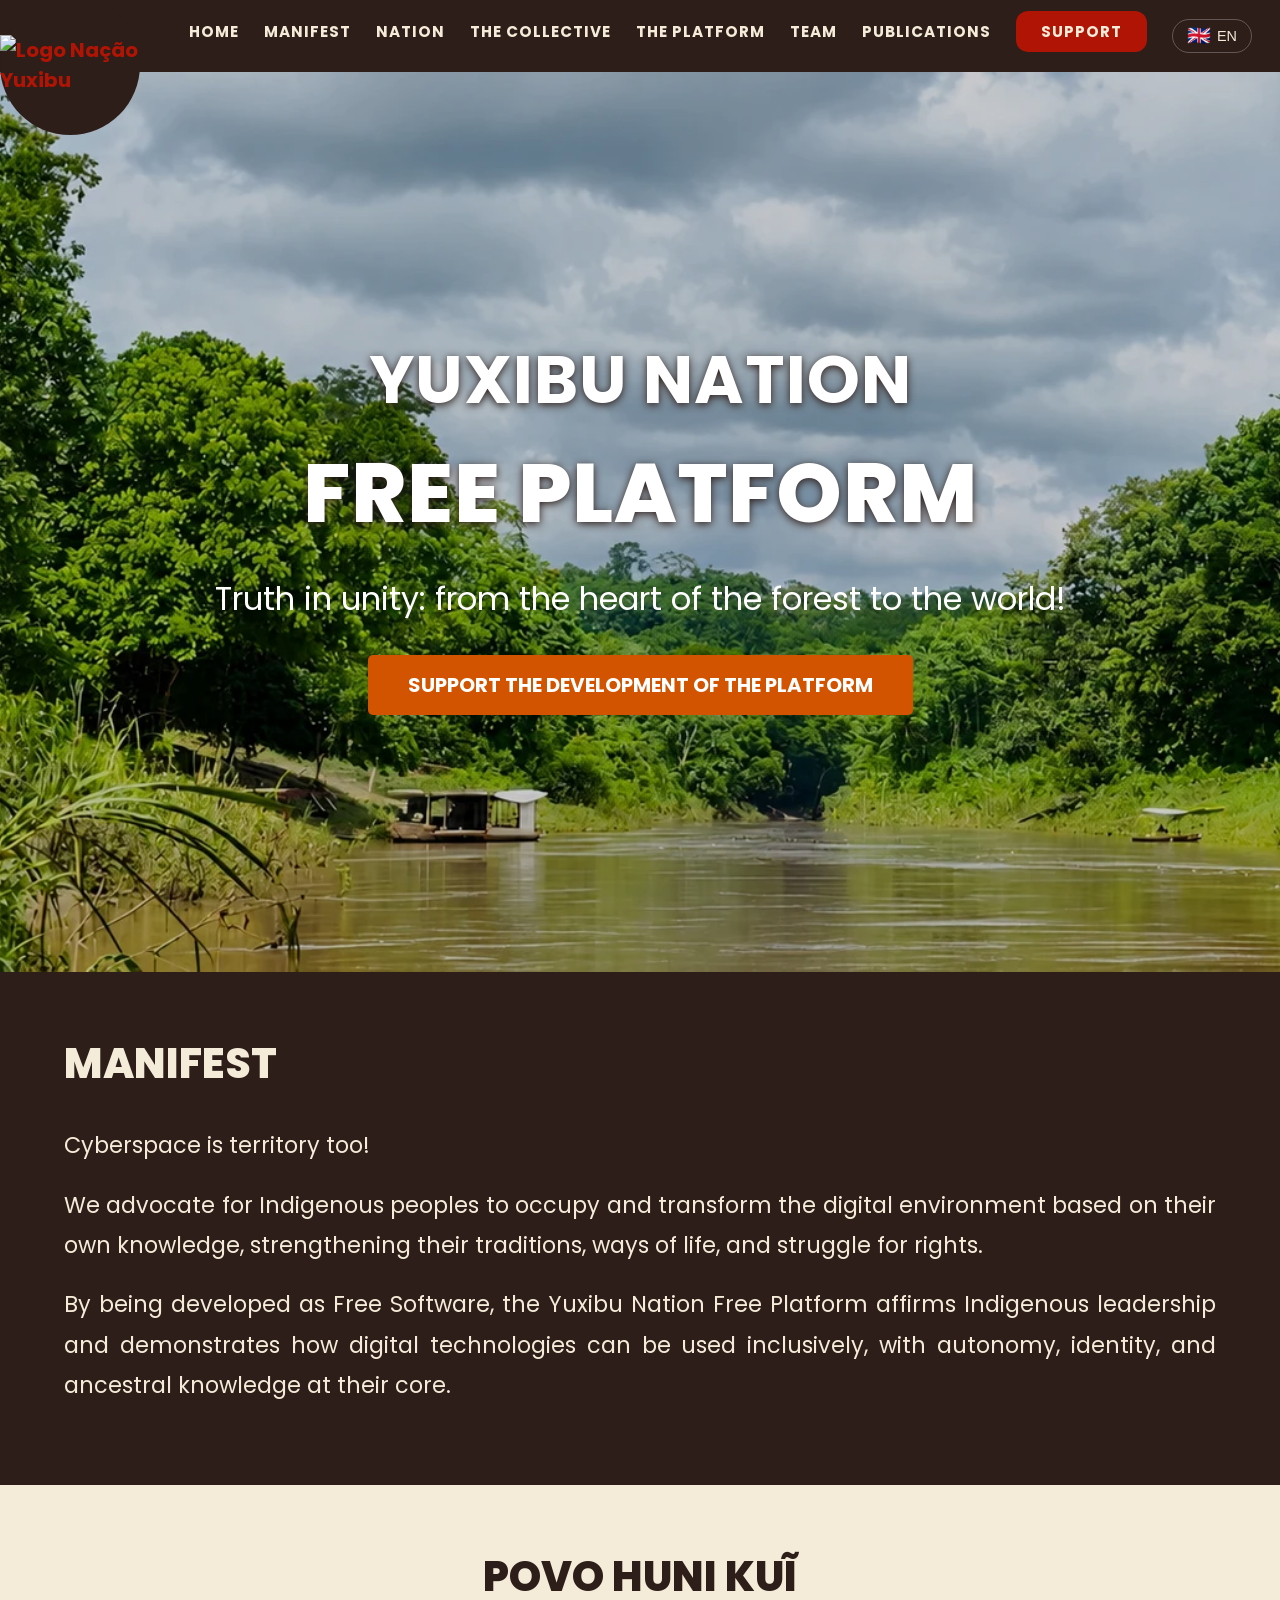
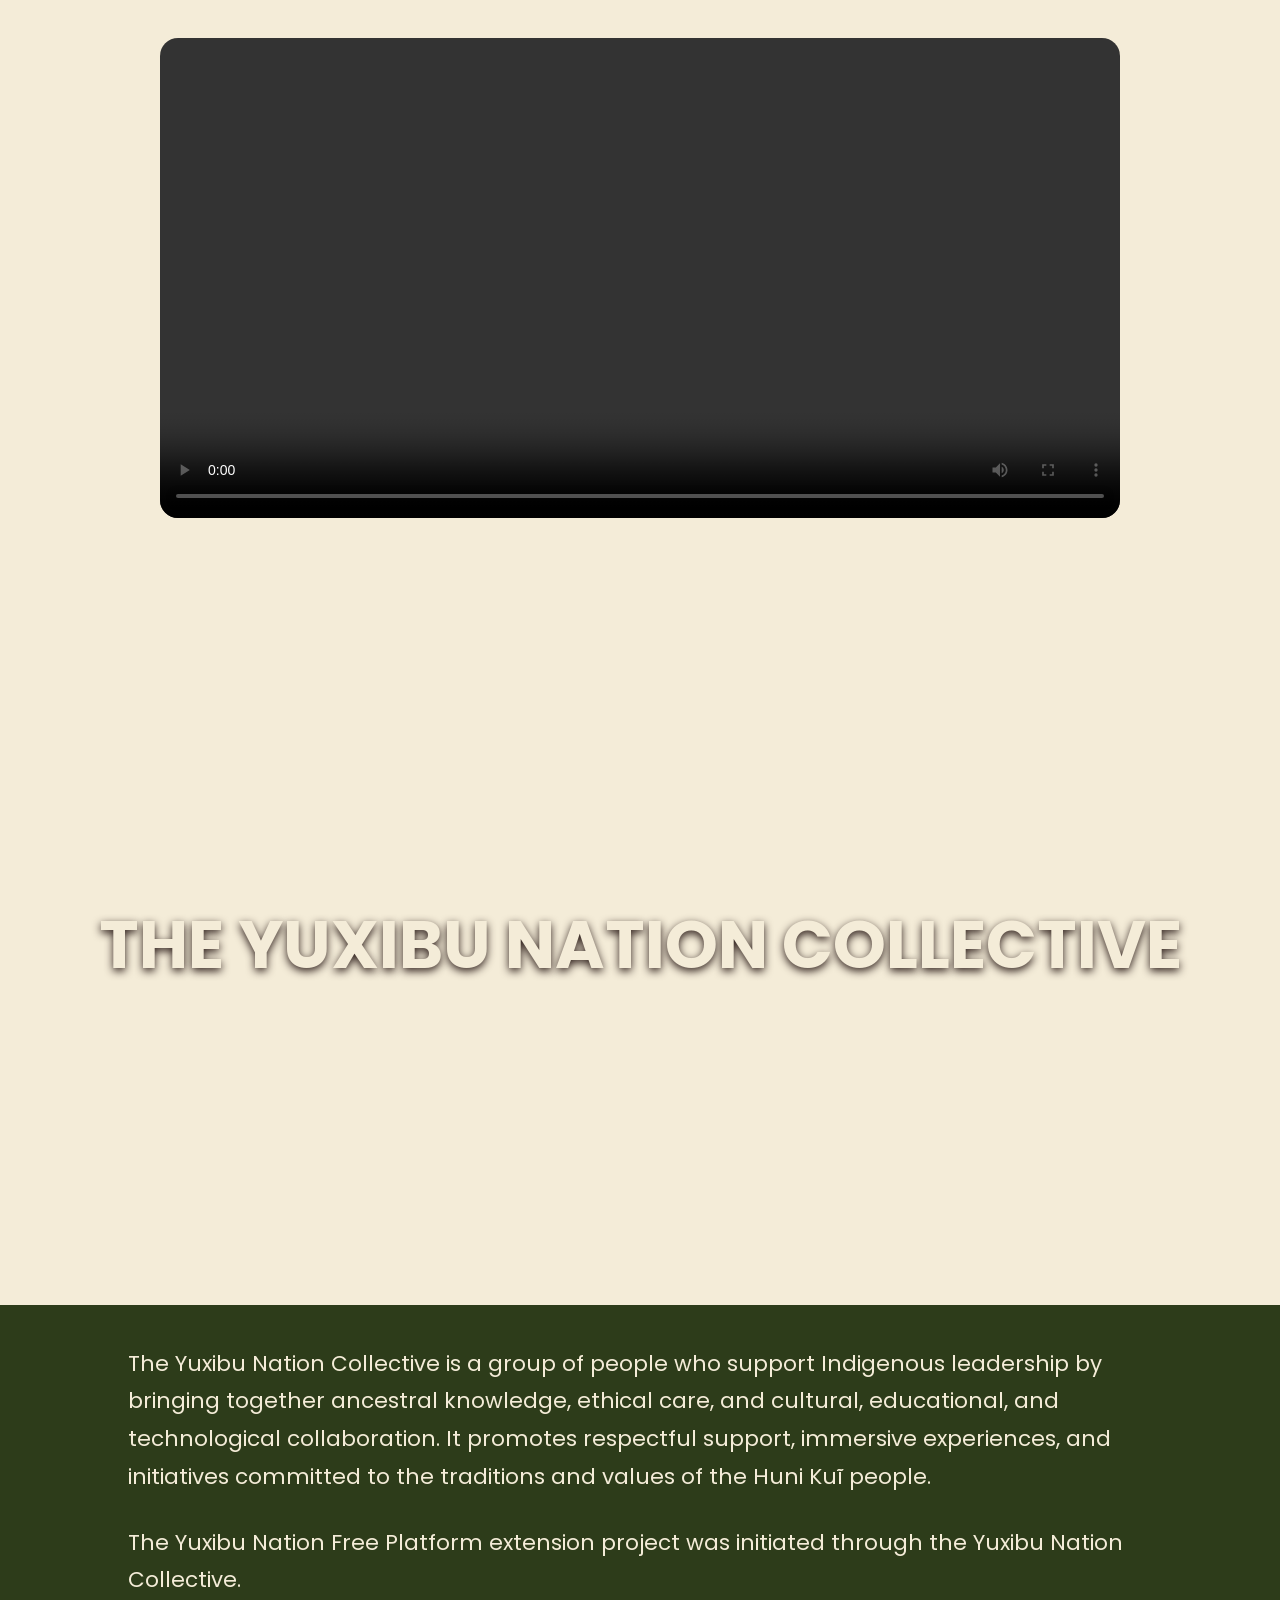
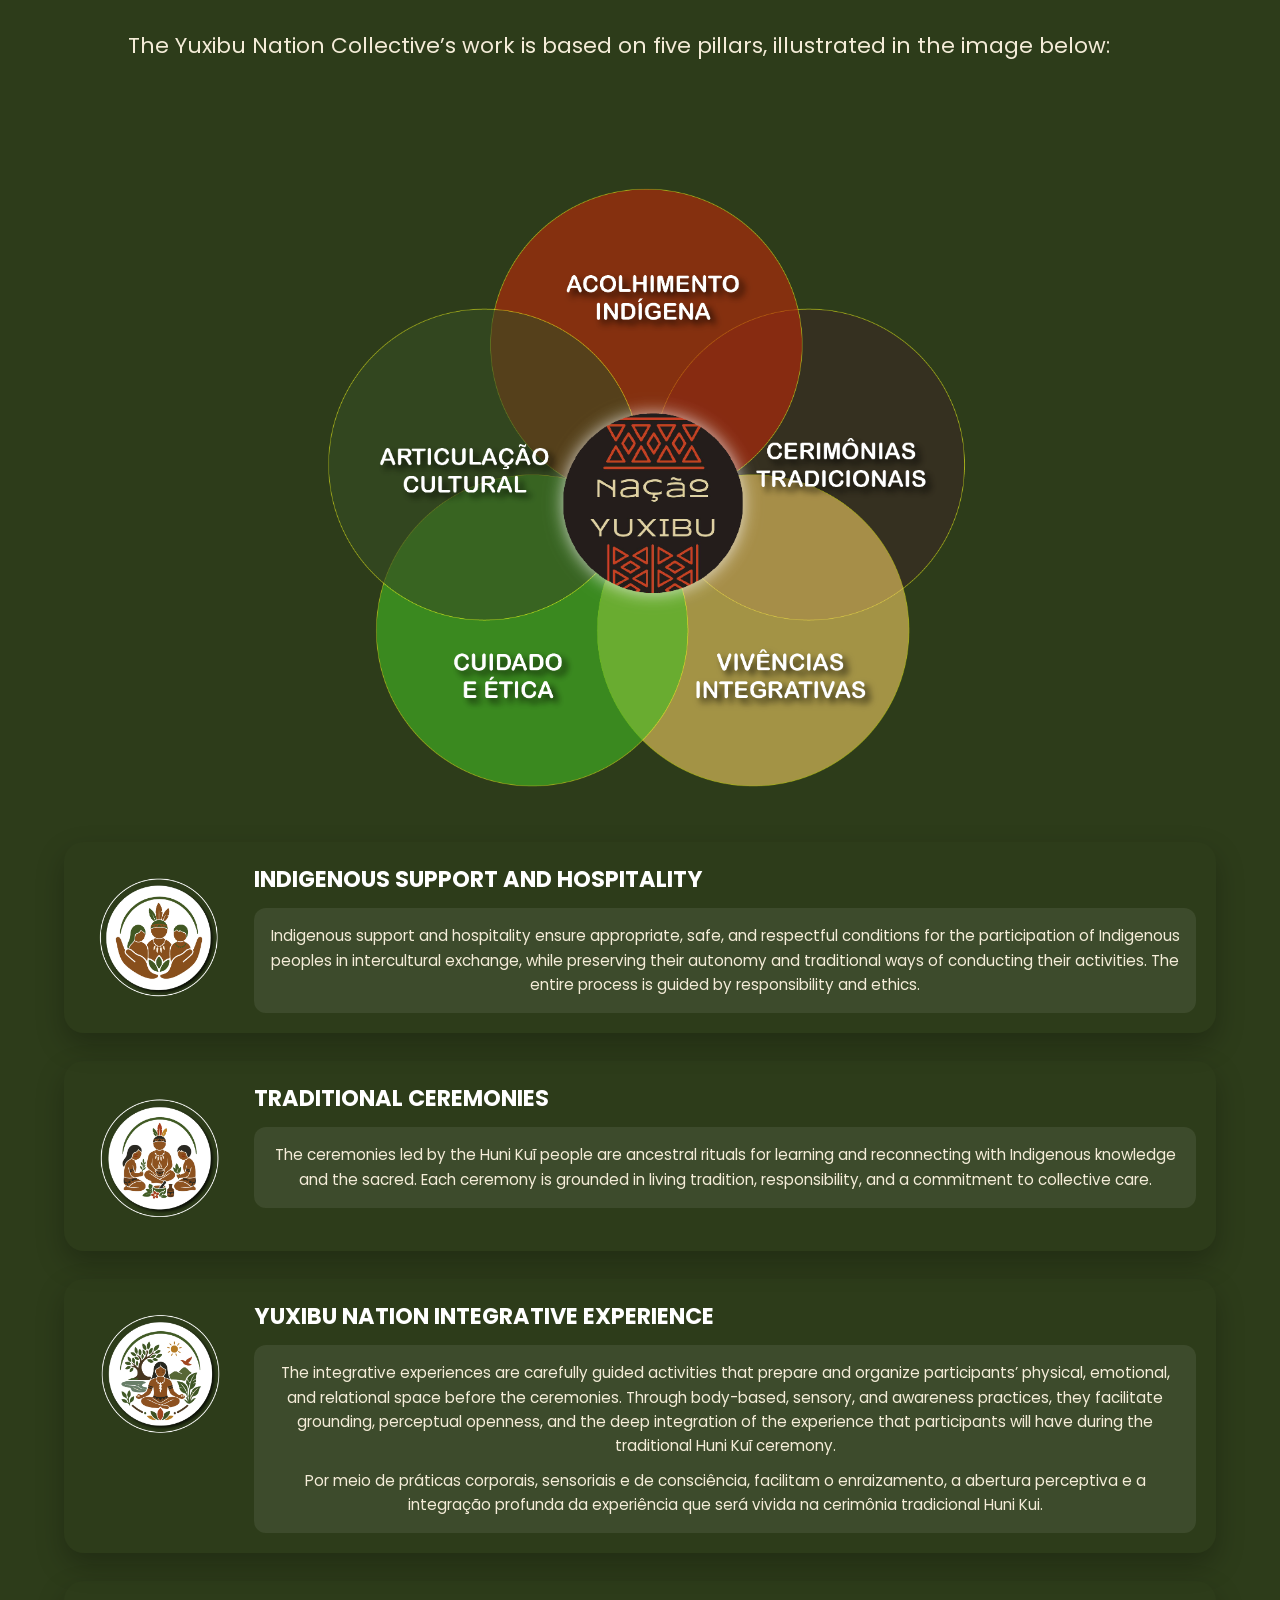
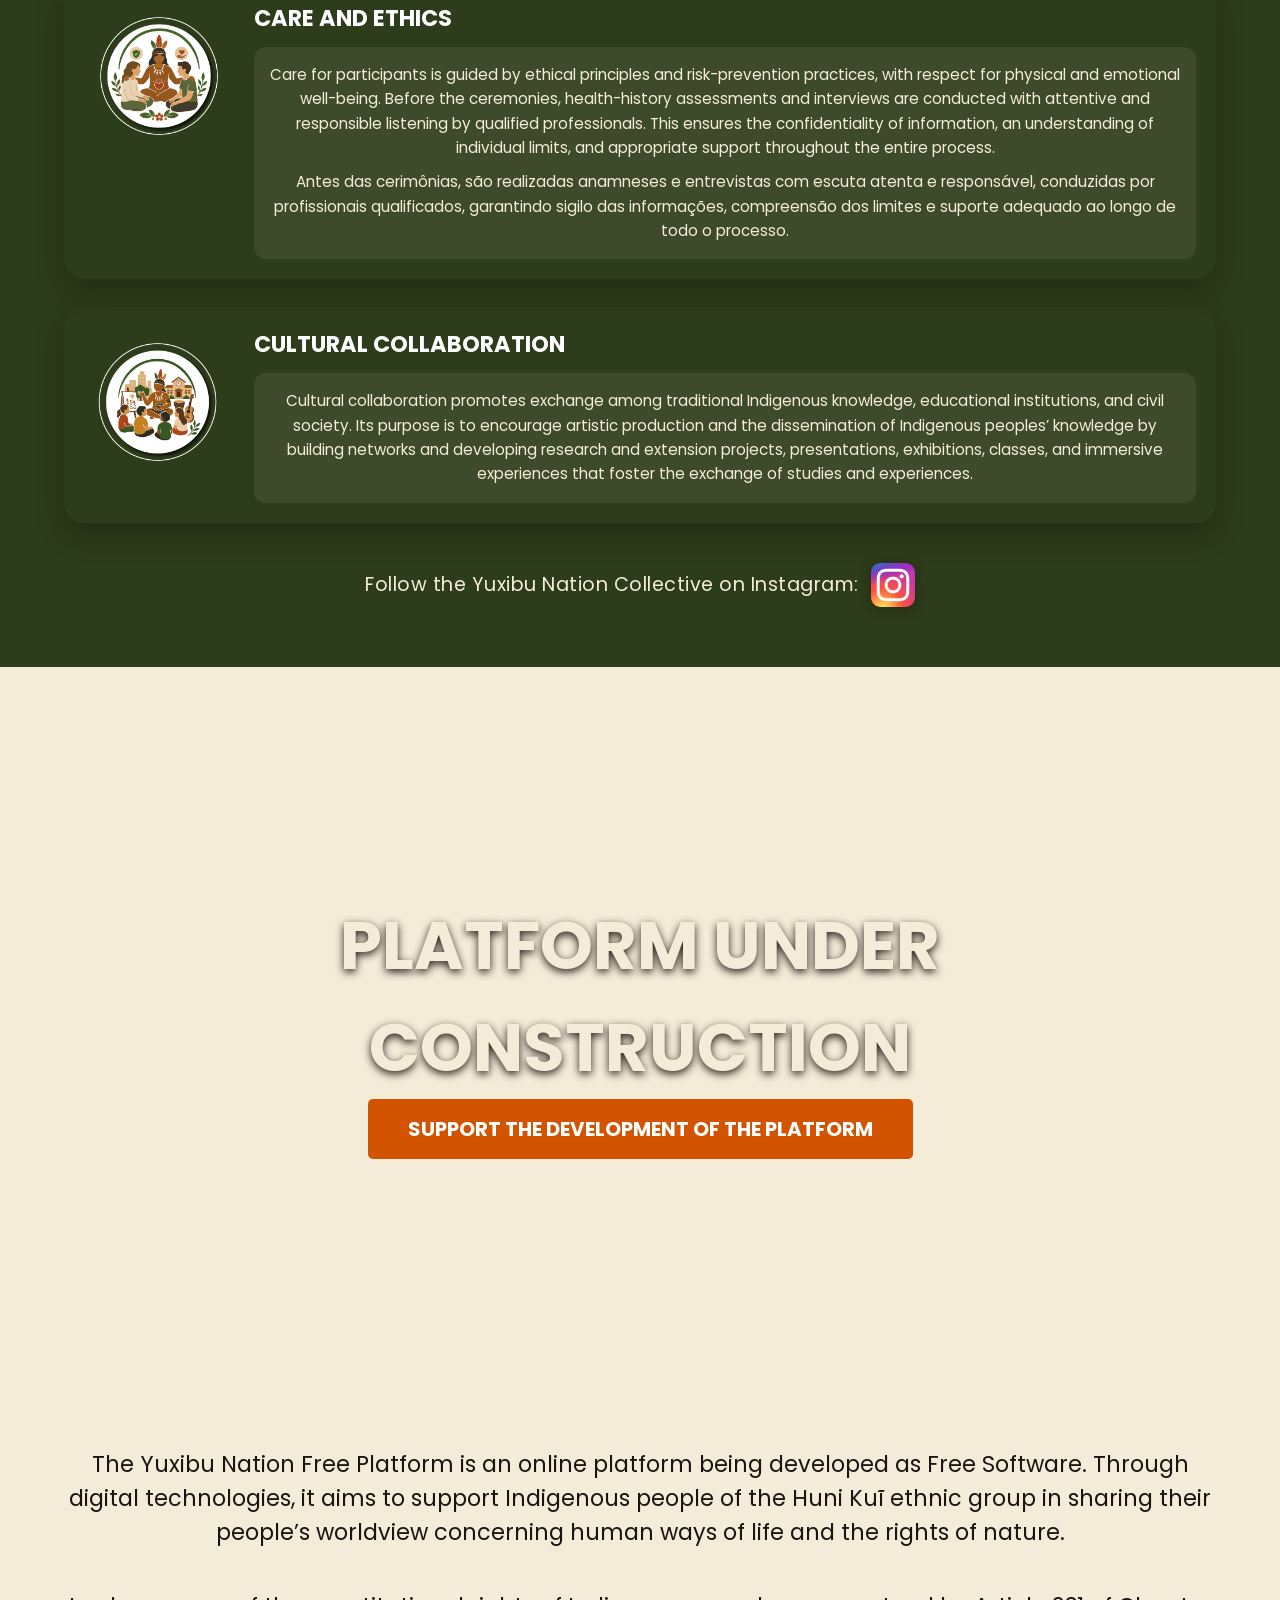
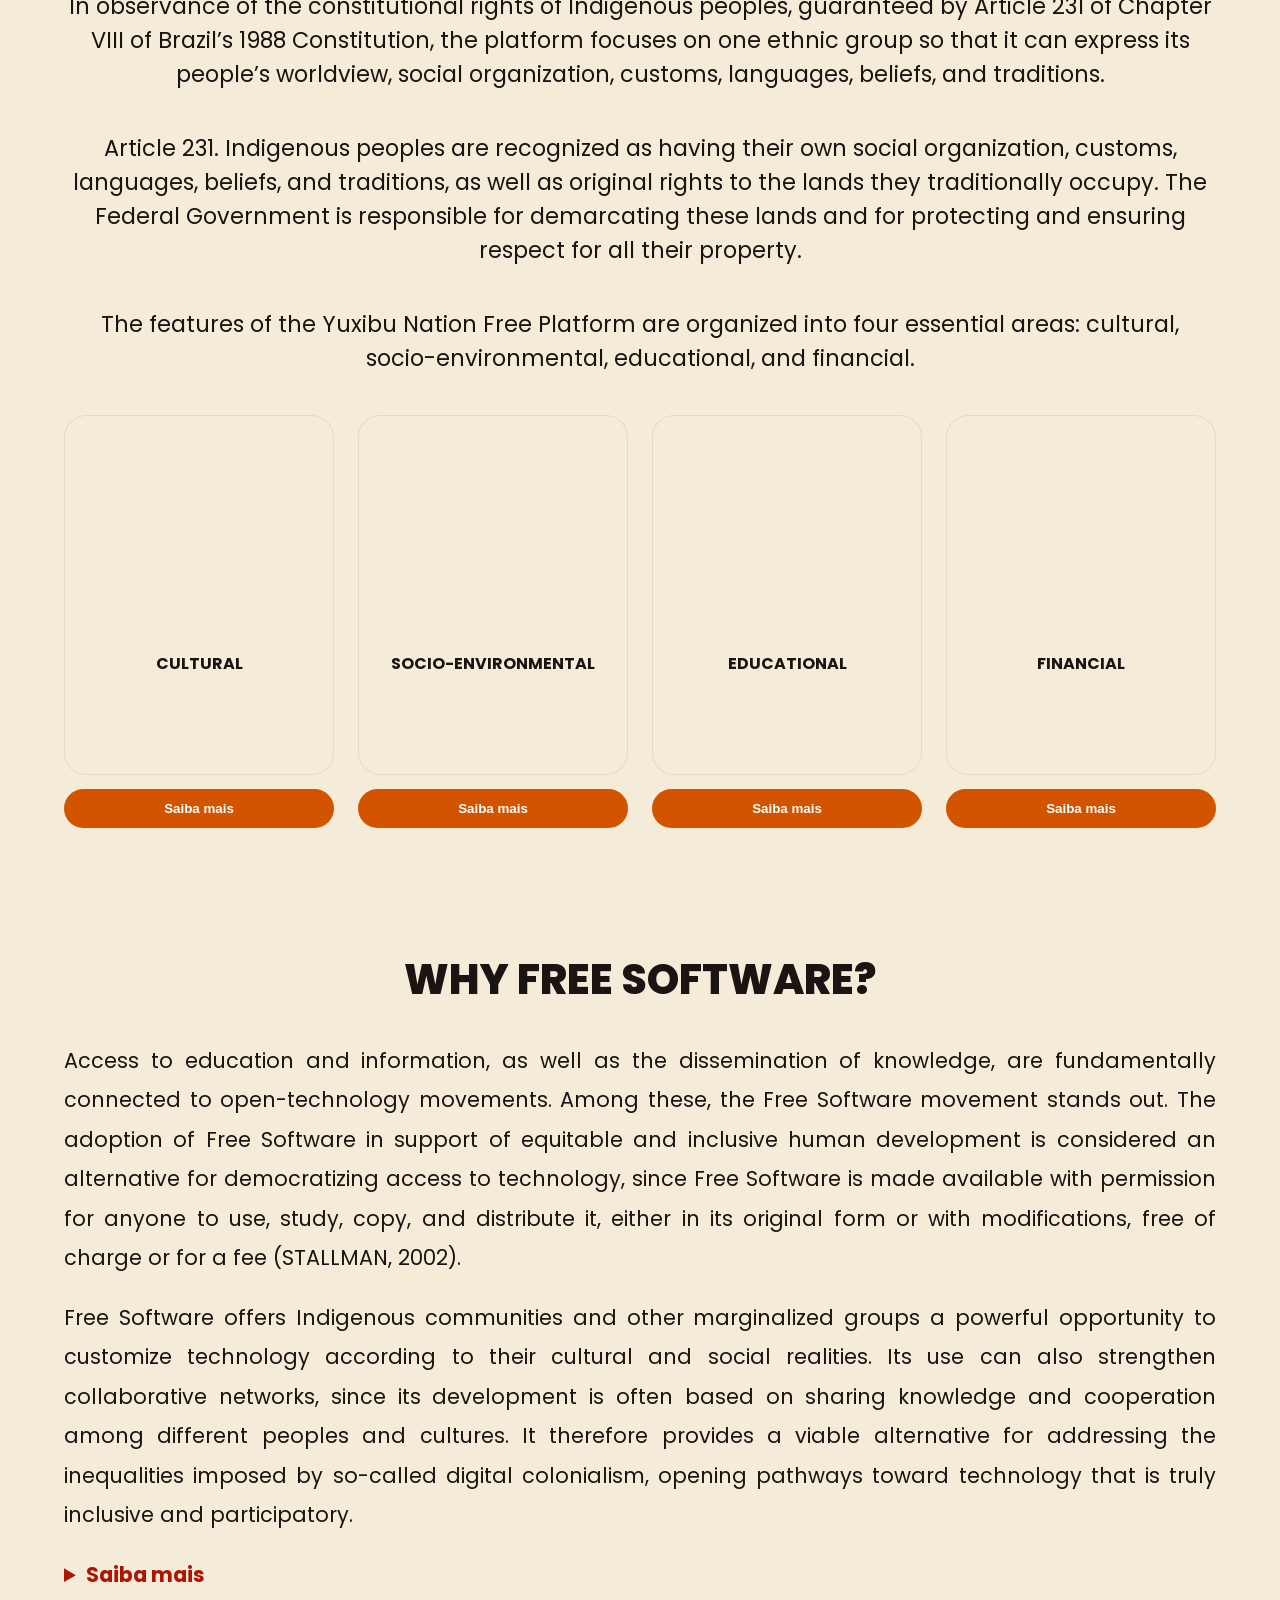
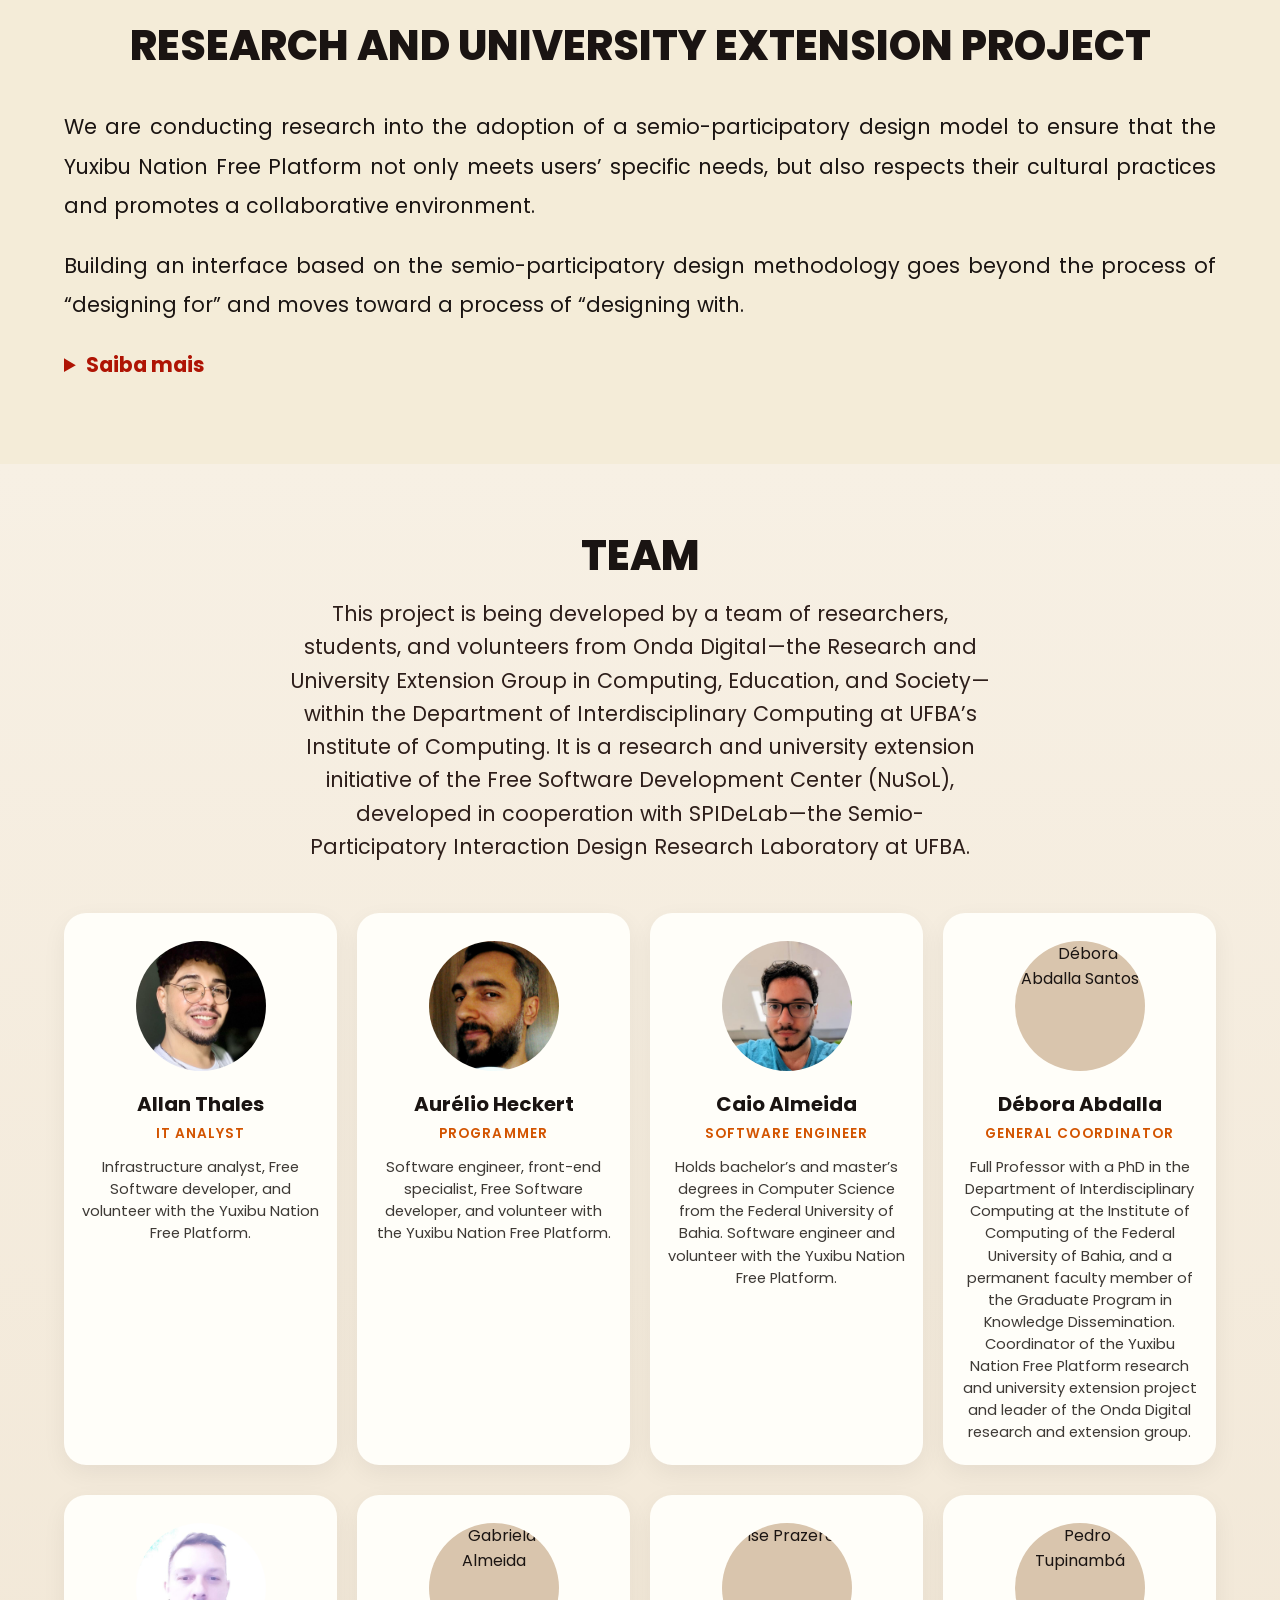
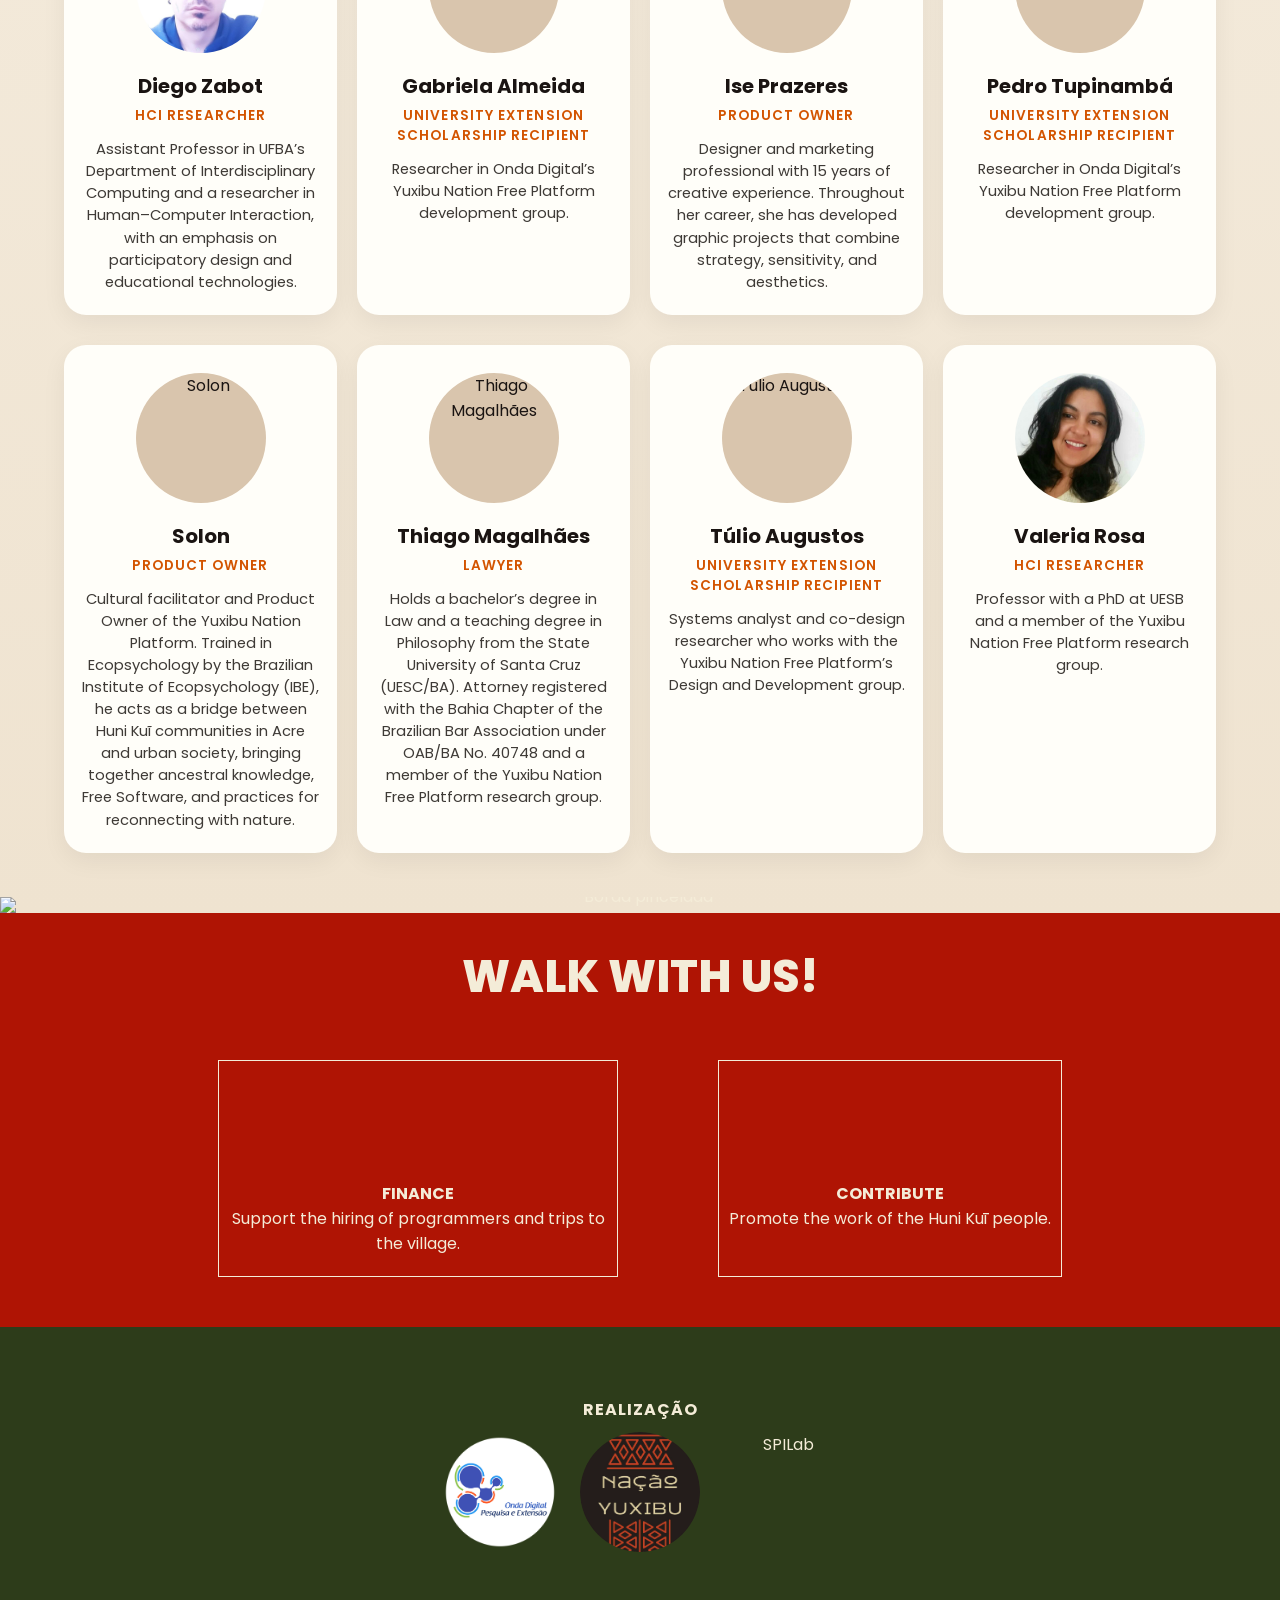
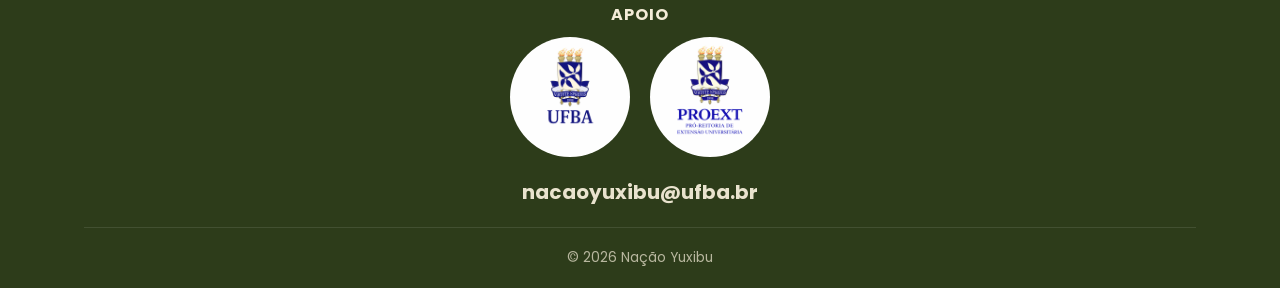
==== commit dad84221: "feat(traducao): atualiza textos e traduções para maior clareza e consistência nas seções da platafor" ====
--- a/index.html
+++ b/index.html
@@ -244,7 +244,7 @@
     <section id="plataforma" class="secao-plataforma-capa">
       <div class="container">
         <h2 data-i18n="titulo.plataforma" class="titulo-plataforma">Plataforma em Construção</h2>
-        <a data-i18n="section1.cta" href="./apoie.html" class="botao-chamada">Apoie a Construção da plataforma</a>
+        <a data-i18n="section1.cta" href="./apoie.html" class="botao-chamada">Apoie a plataforma</a>
       </div>
     </section>
 
@@ -369,14 +369,14 @@
         </p>
         <details>
           <summary class="texto-software-livre sumario">Saiba mais</summary>
-          <p data-i18n="section4.research.p4" class="texto-software-livre">A plataforma está sendo concebida de forma a servir de base para que outros povos tradicionais possam utilizar do modelo desenvolvido com o mesmo propósito de difusão de suas cosmovisões. </p>
-          <p data-i18n="section4.research.p5" class="texto-software-livre">
+          <p data-i18n="section4.research.p3" class="texto-software-livre">A plataforma está sendo concebida de forma a servir de base para que outros povos tradicionais possam utilizar do modelo desenvolvido com o mesmo propósito de difusão de suas cosmovisões. </p>
+          <p data-i18n="section4.research.p4" class="texto-software-livre">
             Também, serão desenvolvidas capacitações no uso da tecnologia digital, fortalecendo o caráter extensionista do projeto.
           </p>
-          <p data-i18n="section4.research.p6" class="texto-software-livre">
+          <p data-i18n="section4.research.p5" class="texto-software-livre">
             Outro diferencial desta plataforma é ser um local seguro para acesso ao conhecimento, saberes e produtos dos povos Huni Kuĩ, por ser uma rede formada e gerida por indígenas e colaboradores que darão credibilidade ao que estará sendo publicado e difundido no ambiente digital.
           </p>
-          <p data-i18n="section4.research.p7" class="texto-software-livre">
+          <p data-i18n="section4.research.p6" class="texto-software-livre">
             O projeto conta com apoio dos Editais da UFBA PAEx 2025 e Pibiex 2025, com financiamento de 2 bolsas de extensão universitária. 
           </p>
         </details>
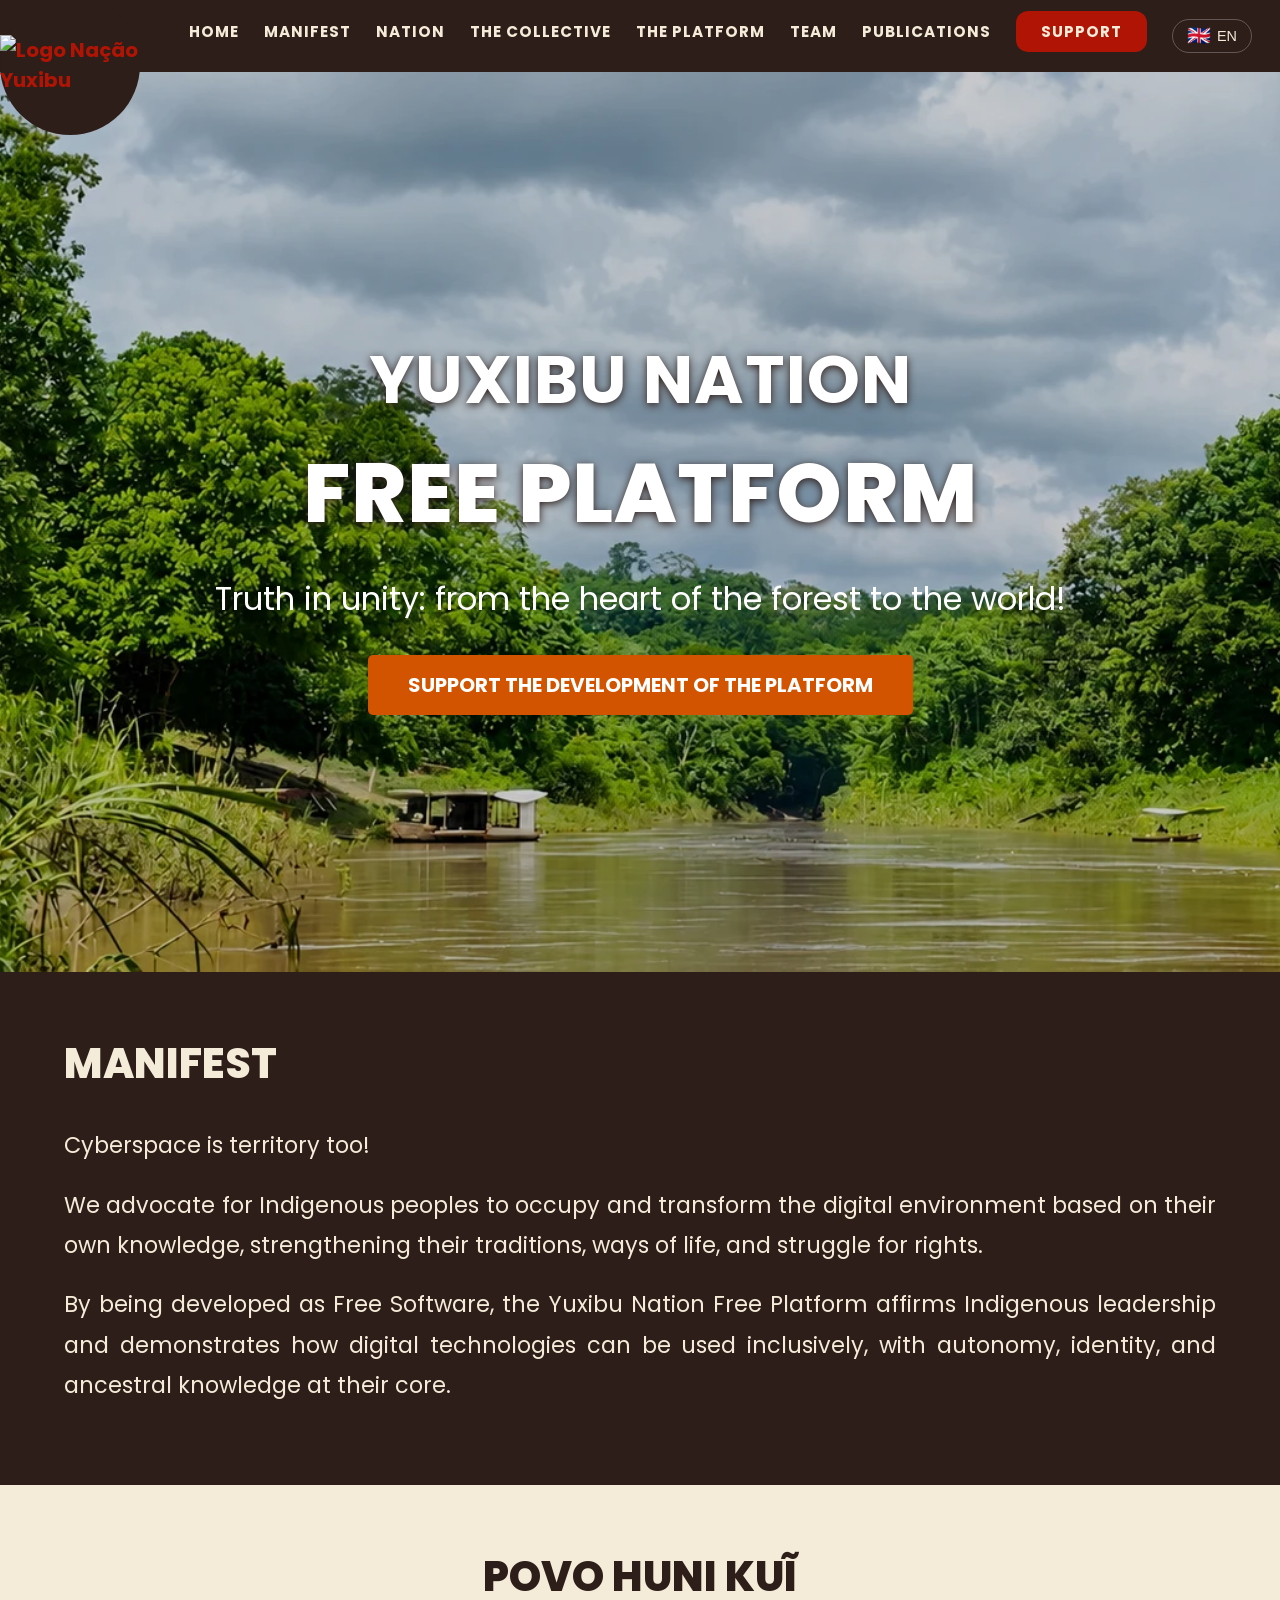
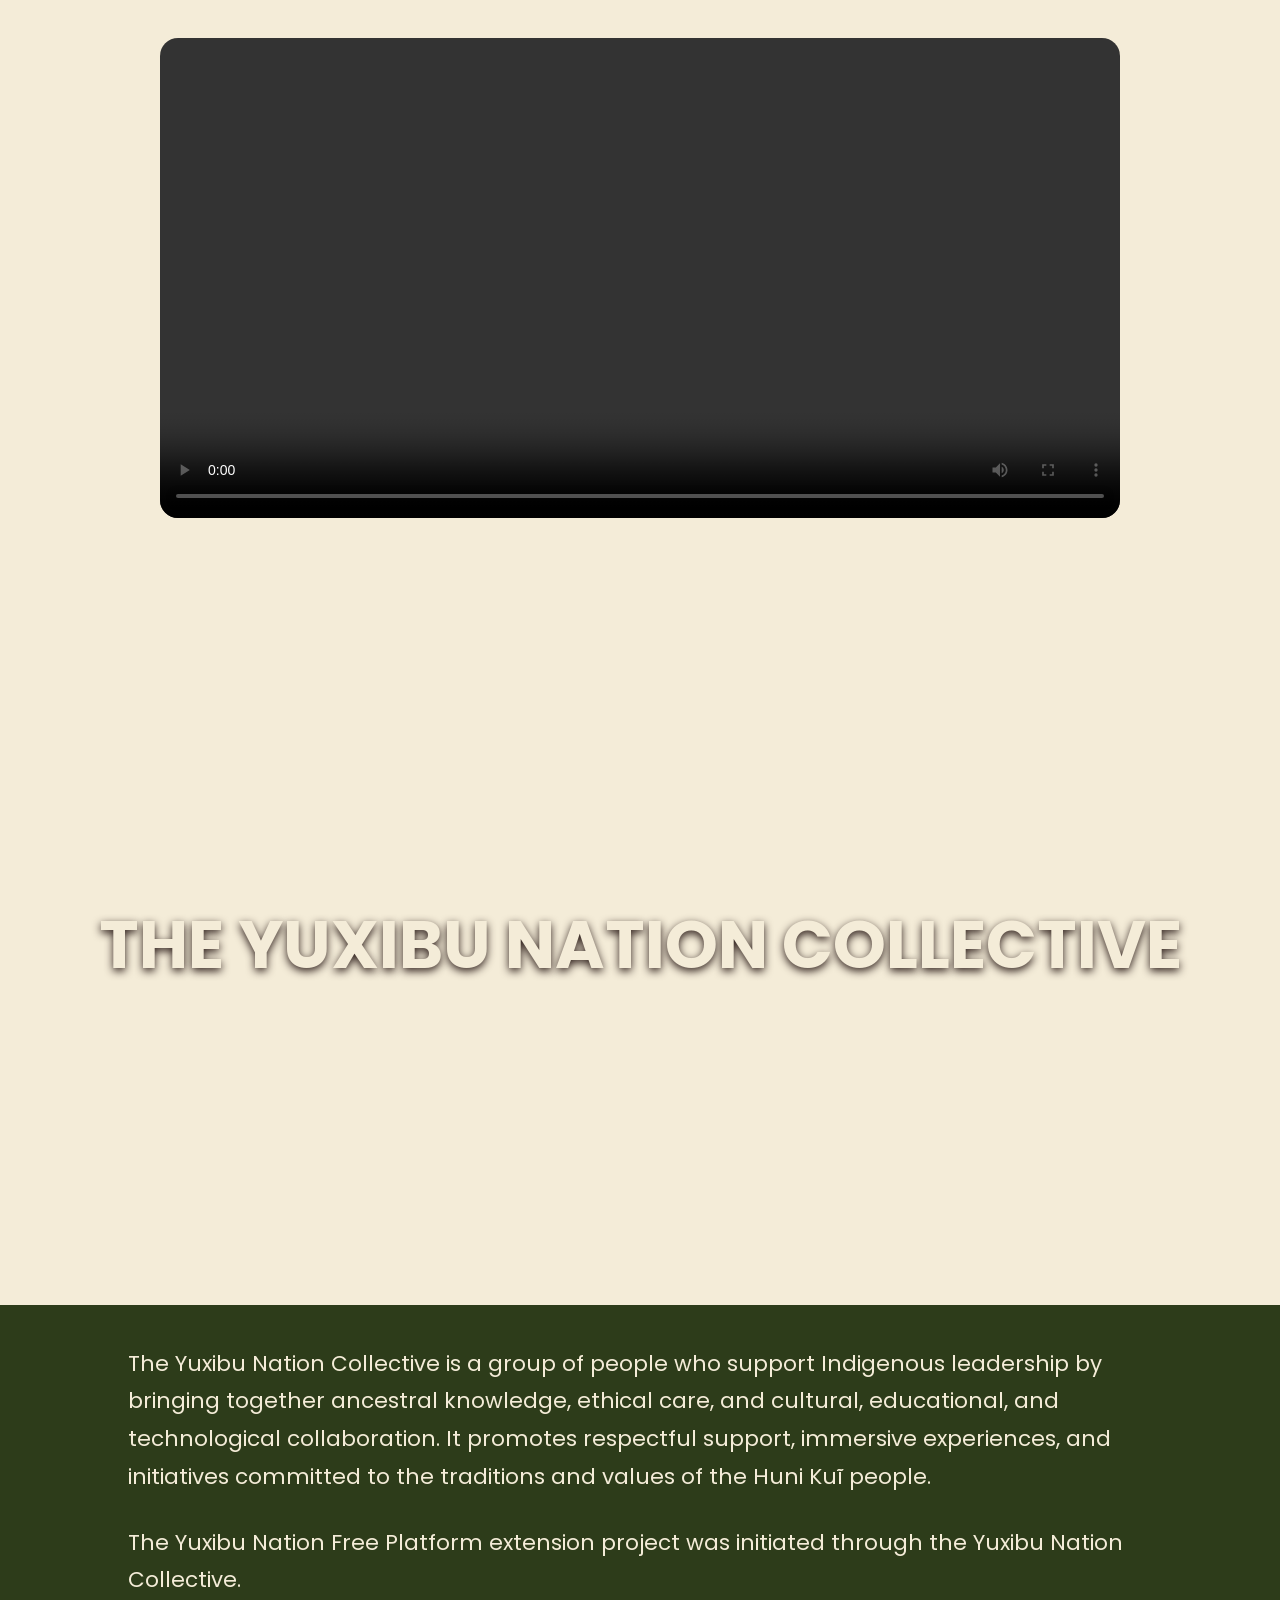
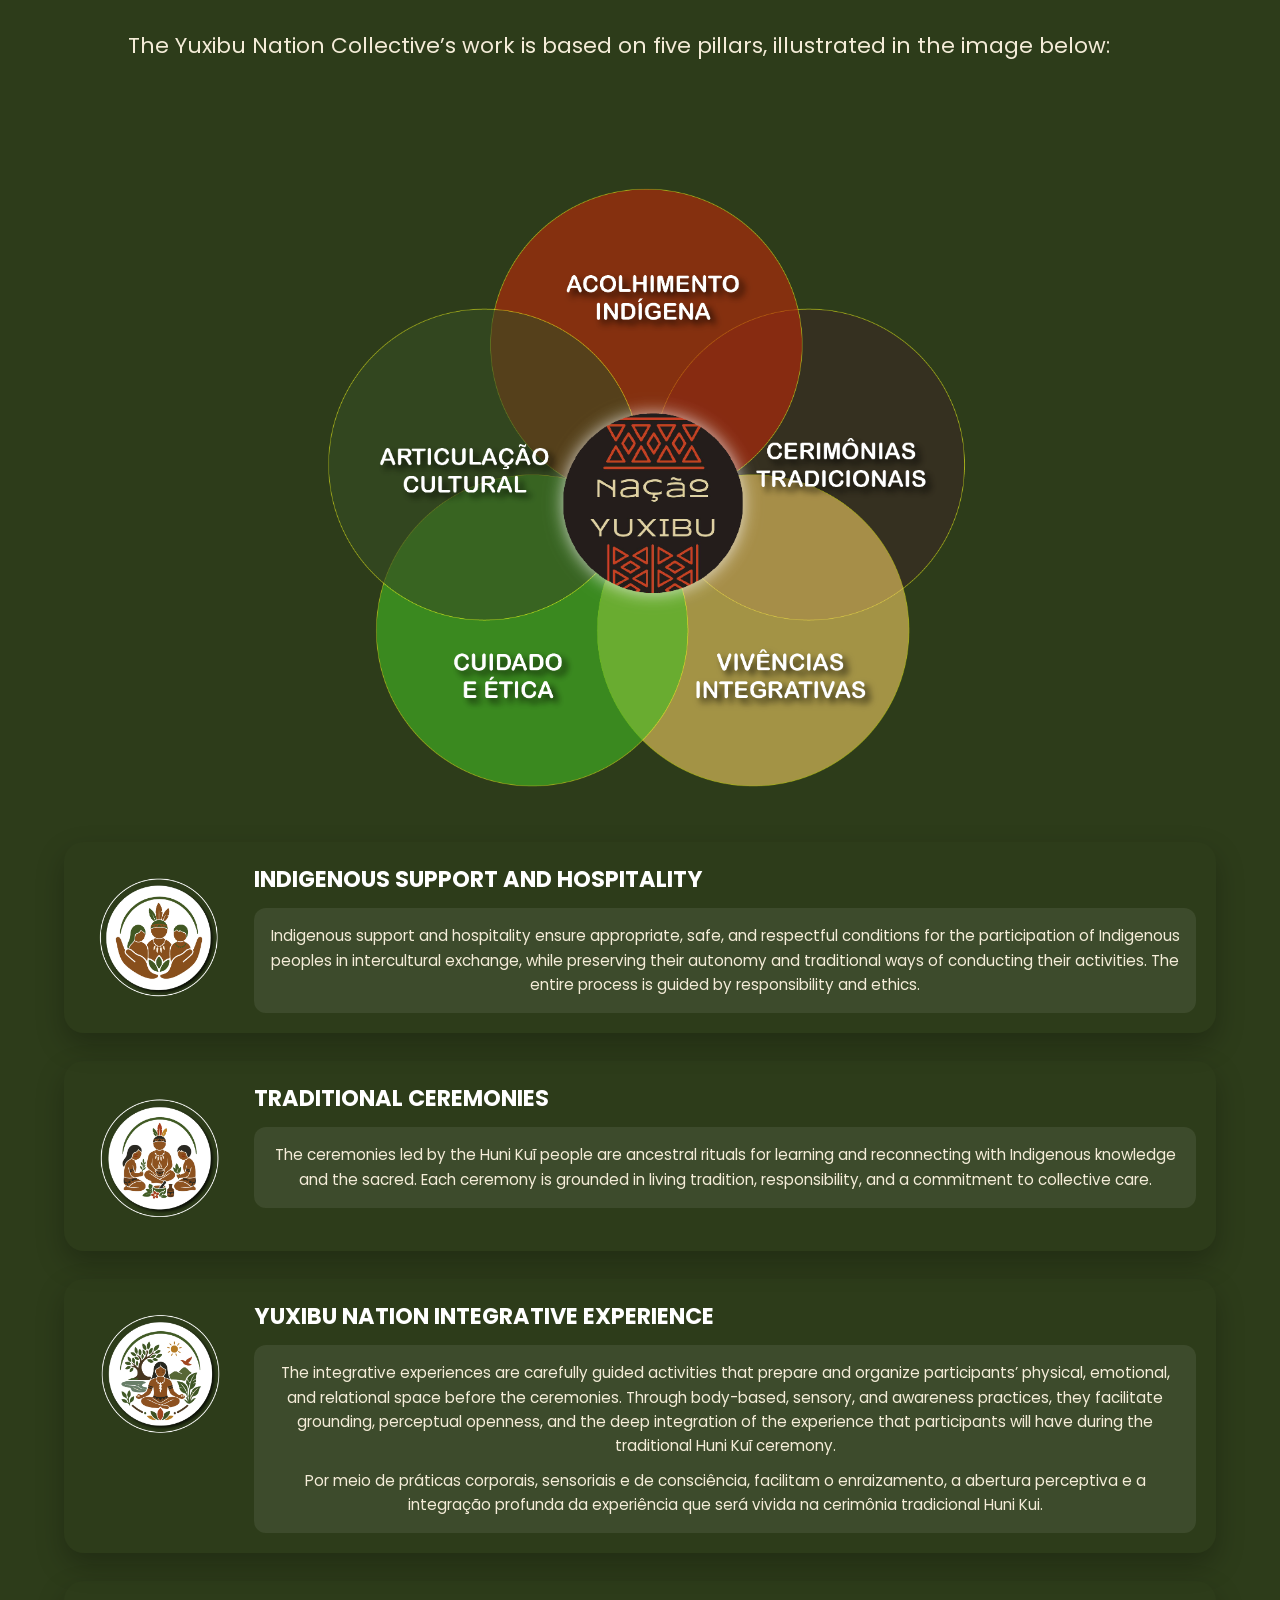
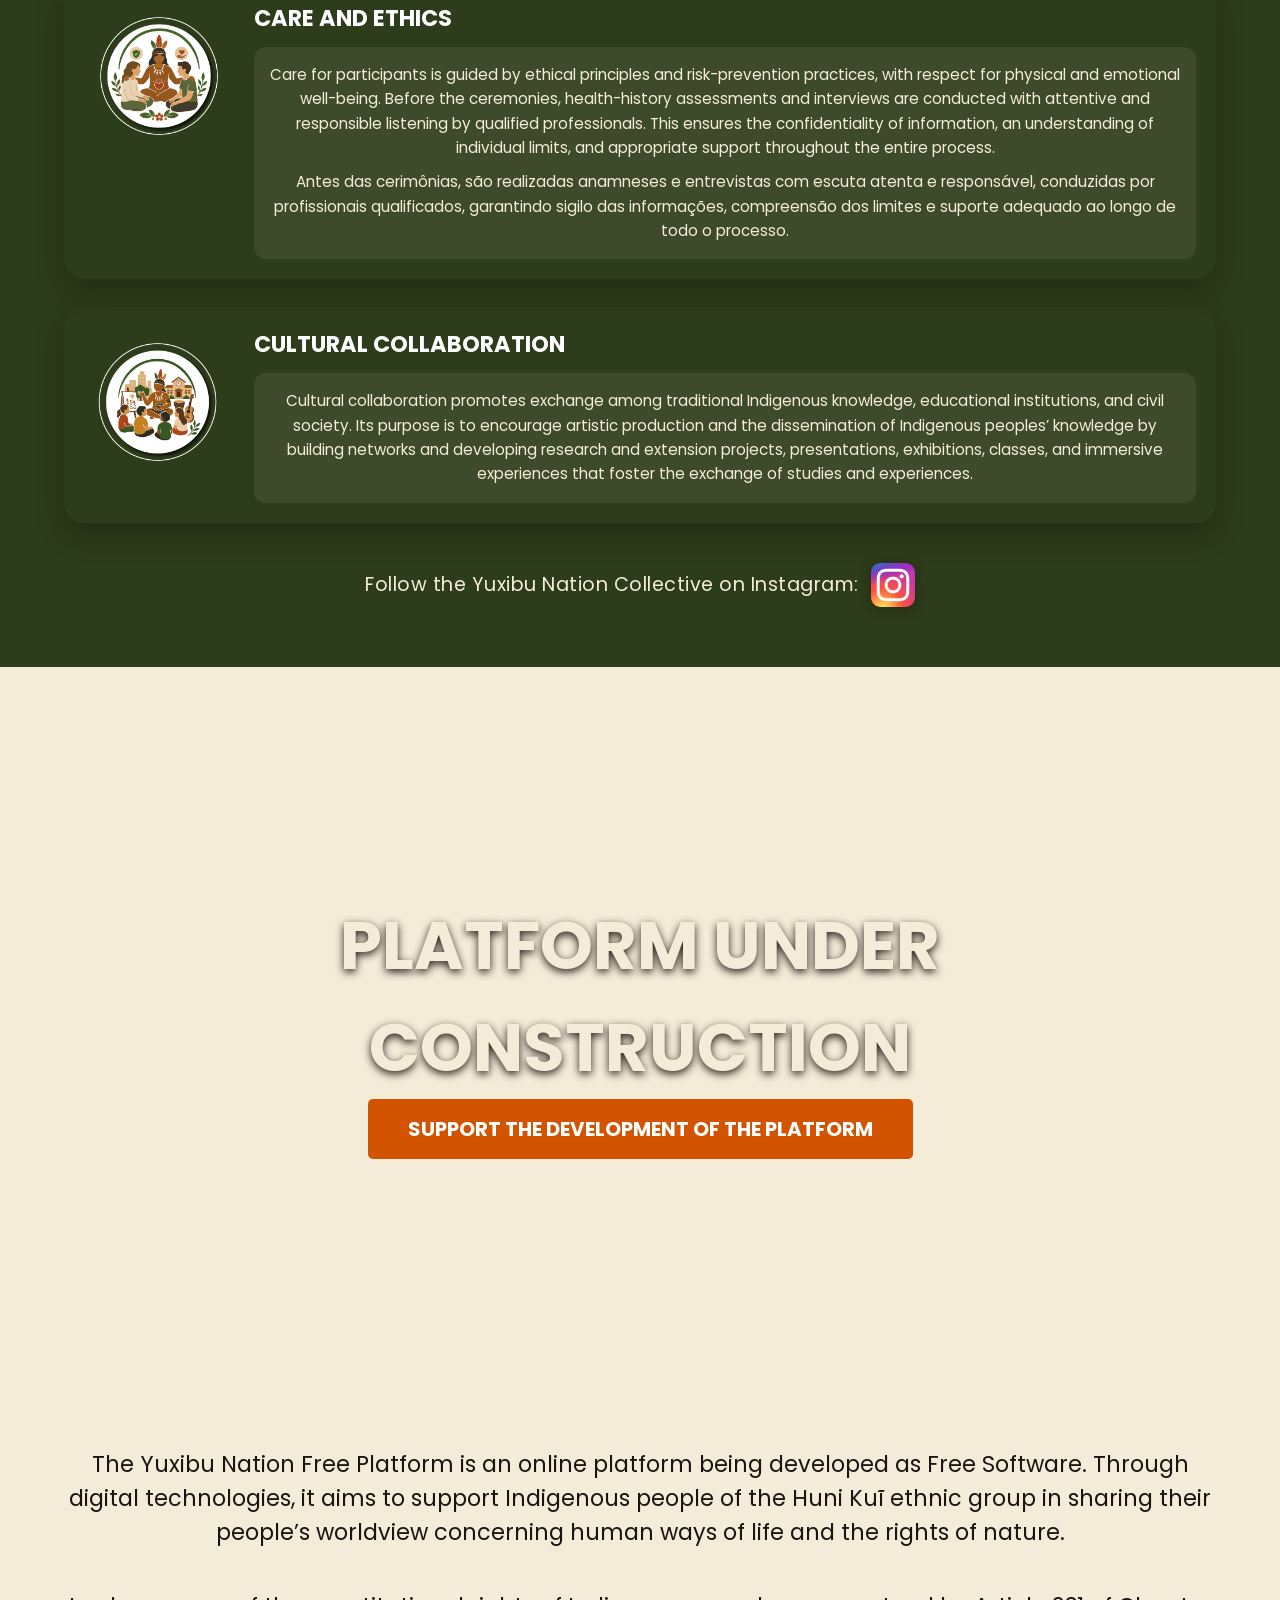
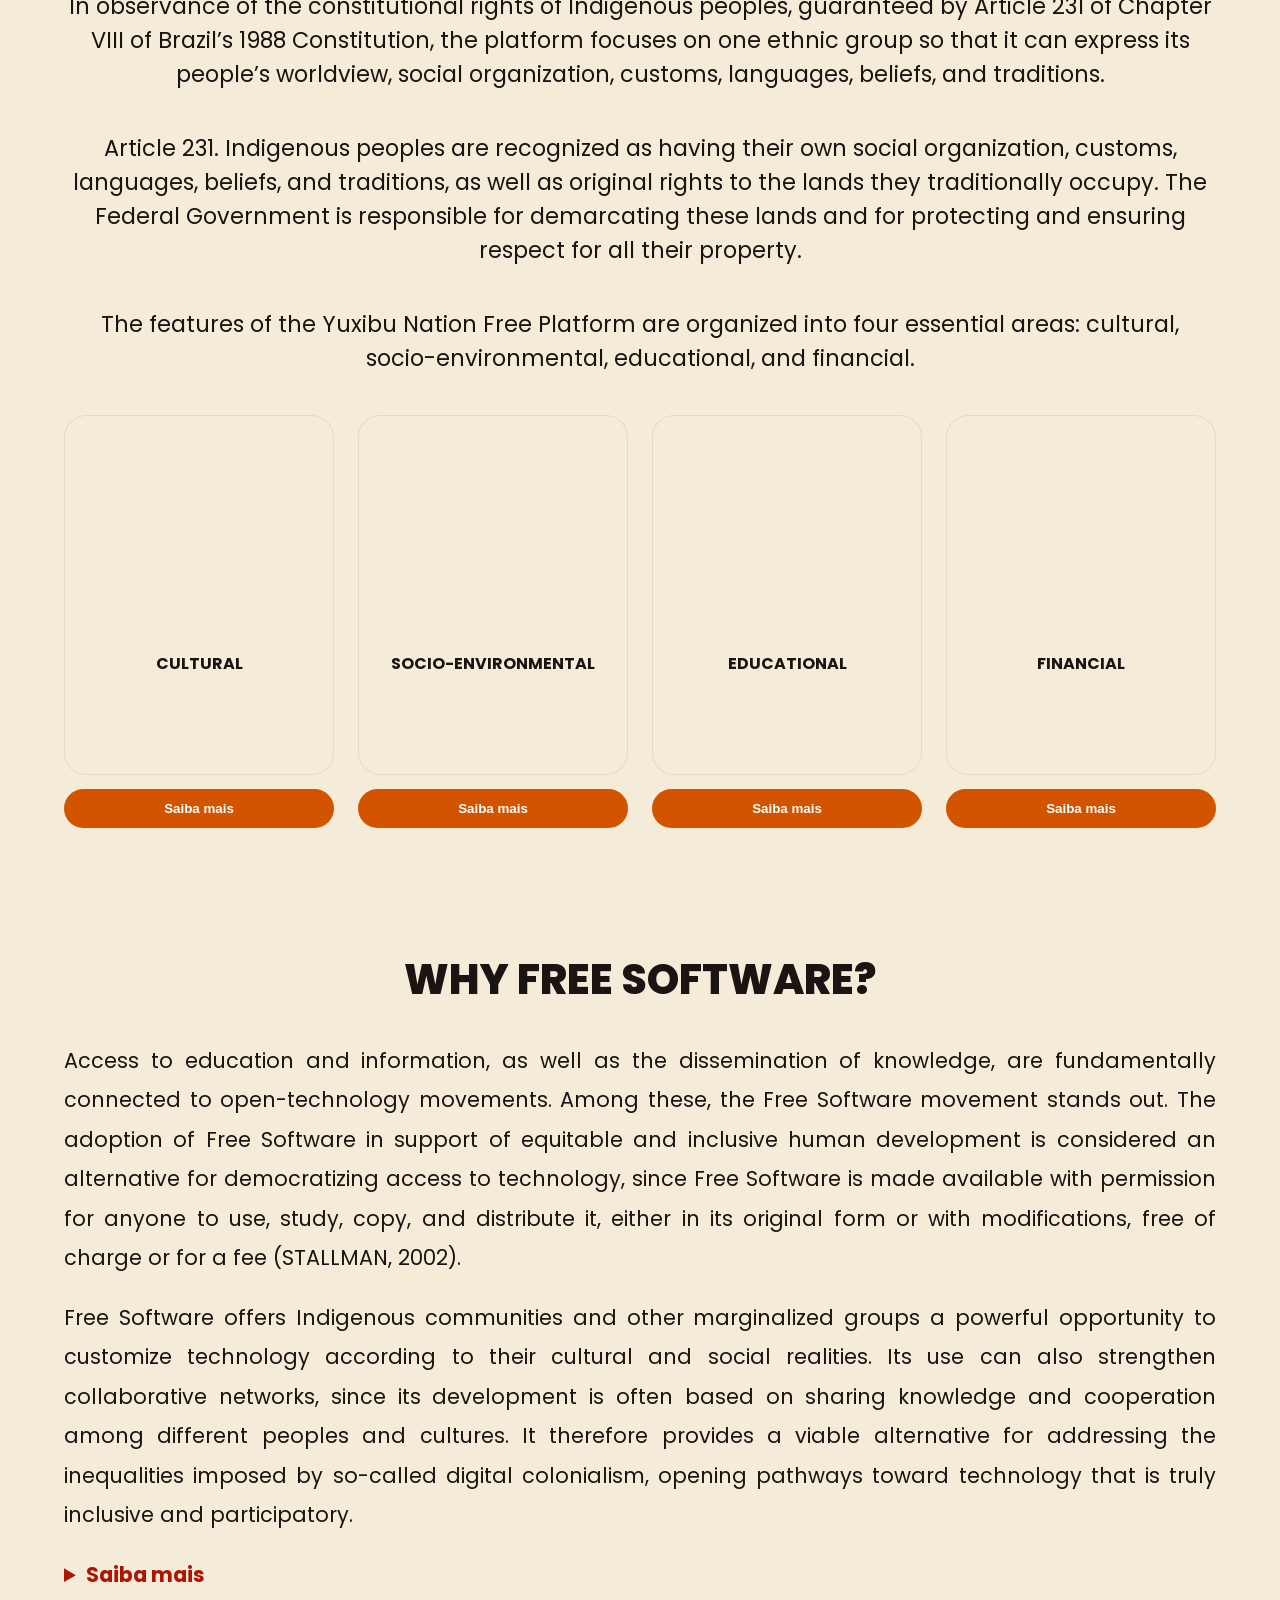
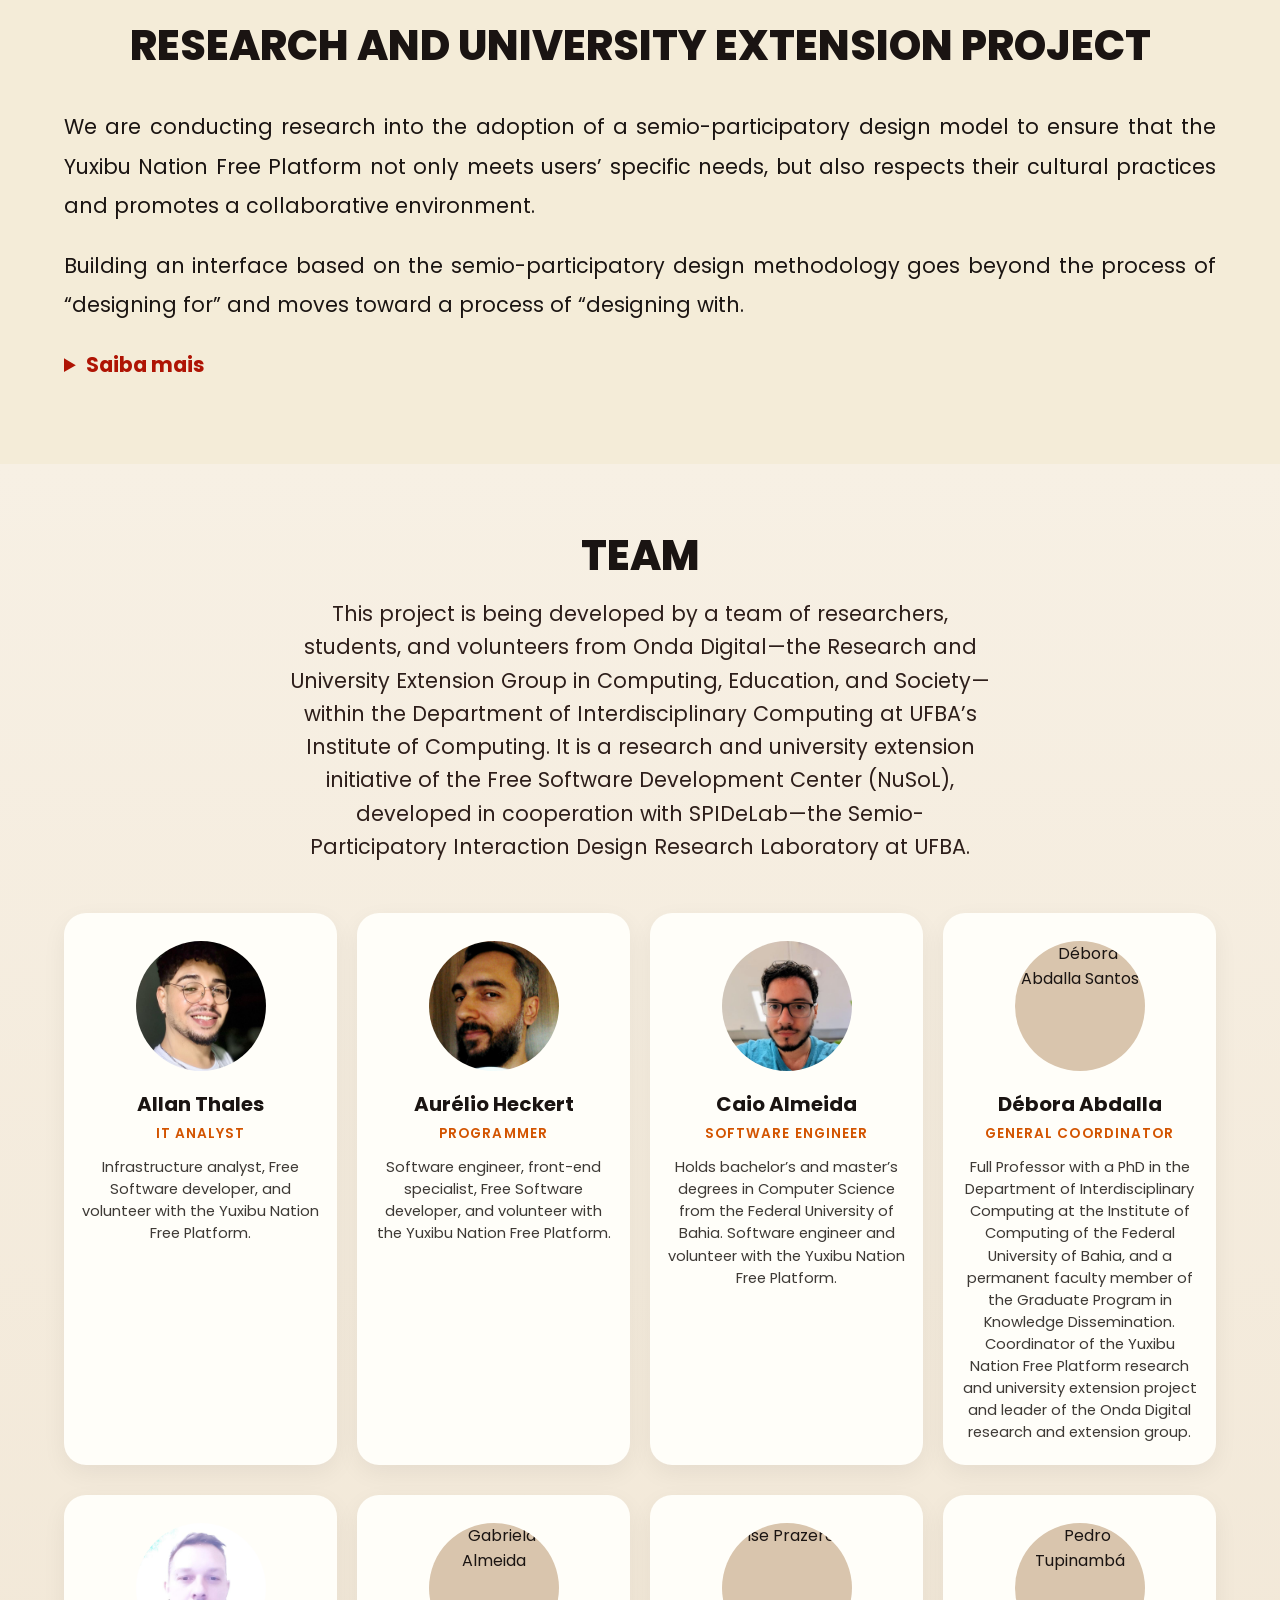
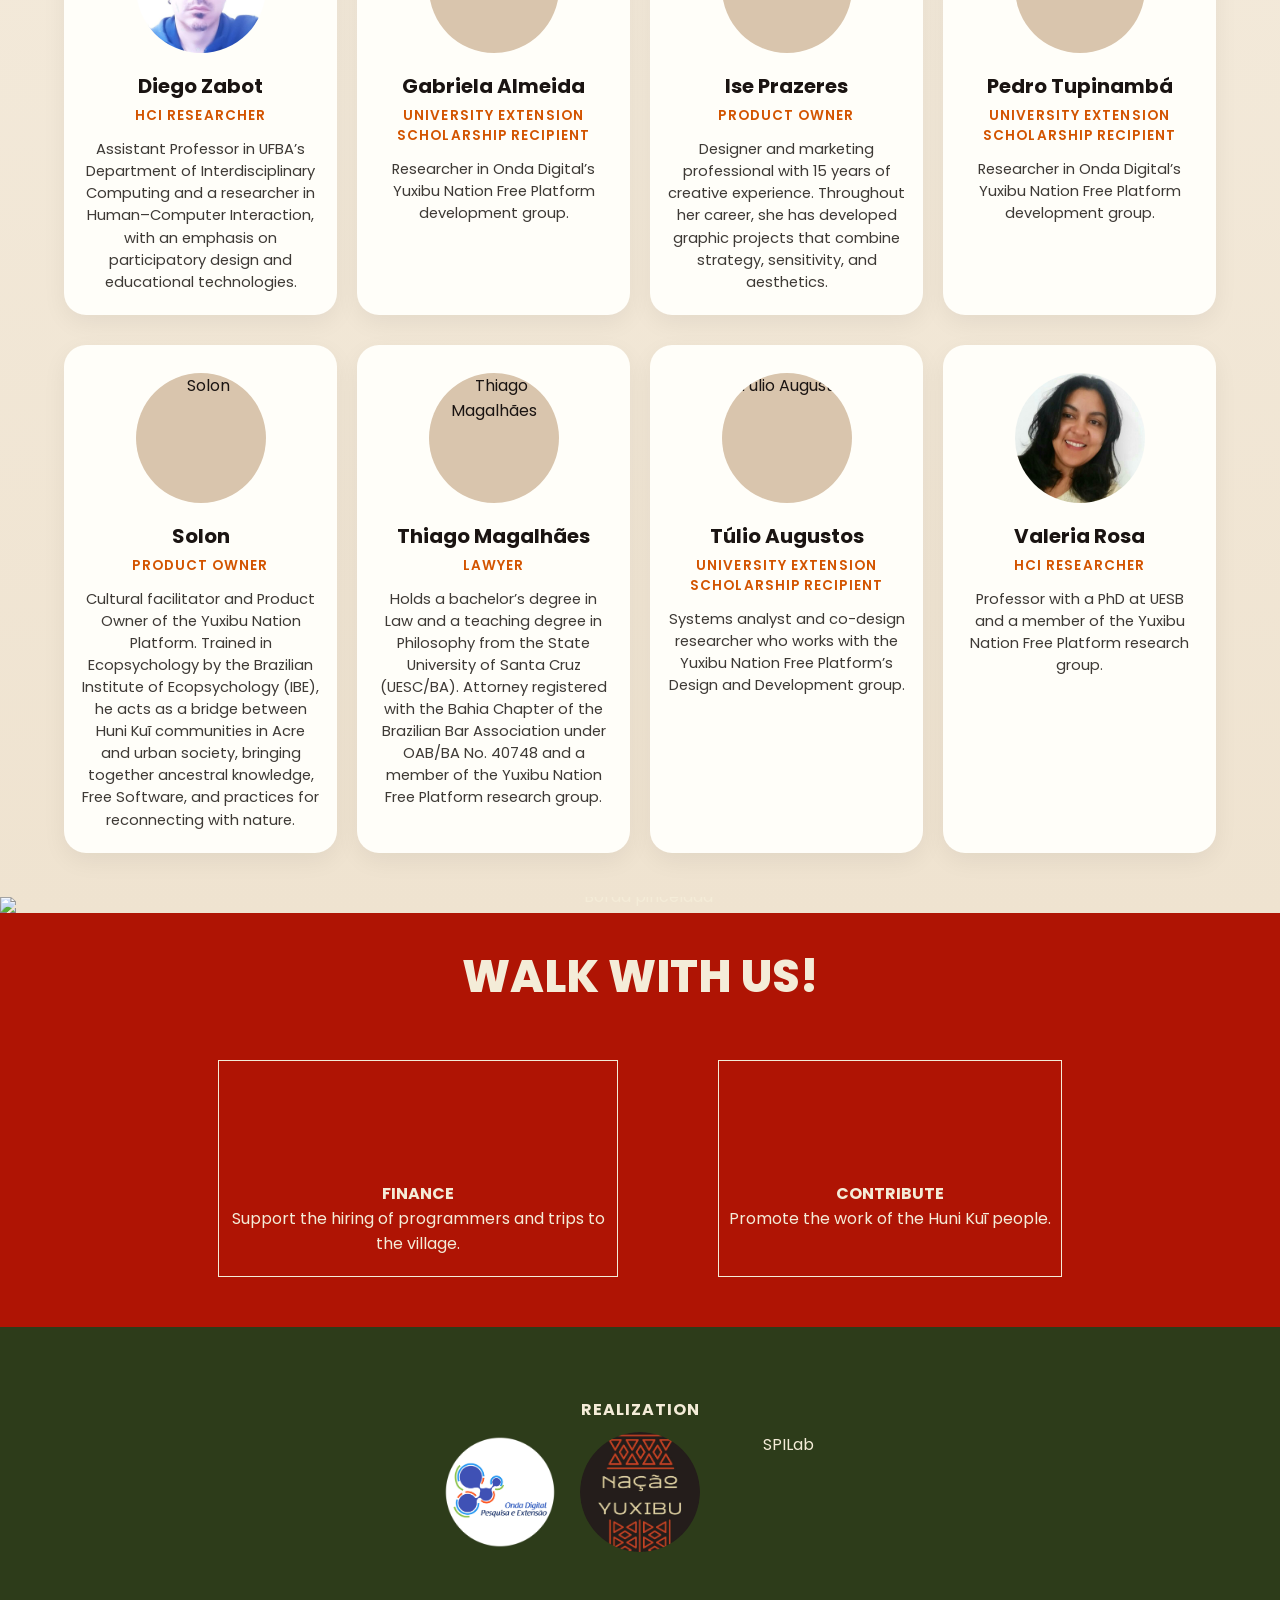
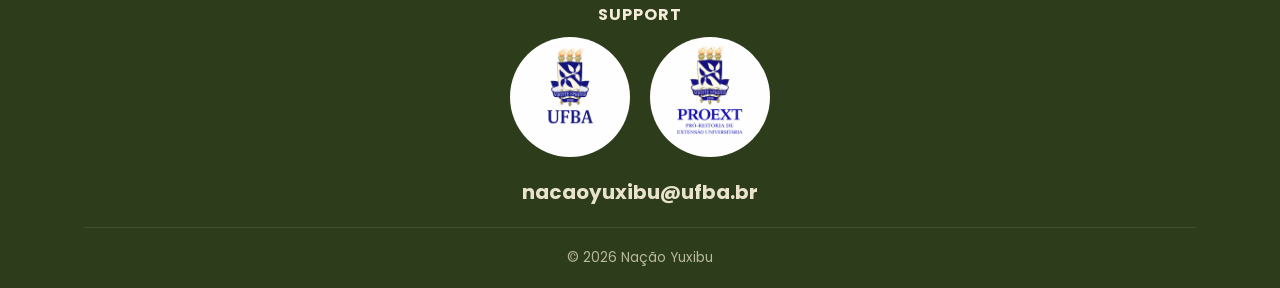
==== commit 512d92eb: "feat(traducao): adiciona nova chave de tradução para descrever equipe de desenvolvimento no projeto" ====
--- a/index.html
+++ b/index.html
@@ -379,6 +379,9 @@
           <p data-i18n="section4.research.p6" class="texto-software-livre">
             O projeto conta com apoio dos Editais da UFBA PAEx 2025 e Pibiex 2025, com financiamento de 2 bolsas de extensão universitária. 
           </p>
+          <p data-i18n="section4.research.p7" class="texto-software-livre">
+            Esse projeto está sendo desenvolvido por uma equipe de pesquisadores, estudantes e voluntários integrantes do Grupo de Pesquisa e Extensão em Informática, Educação e Sociedade – Onda Digital, do Departamento de Computação Interdisciplinar do Instituto de Computação da UFBA, como atividade de pesquisa e extensão do Núcleo de Desenvolvimento de Software Livre (NuSoL) em cooperação com o SPIDeLab - Semio-Participatory Interaction Design Research Laboratory da UFBA.  
+          </p>
         </details>
       </div>
     </section>
@@ -575,7 +578,7 @@
   <footer class="rodape">
     <div class="container">
       <div class="marca-rodape">
-        <h4>Realização</h4>
+        <h4 data-i18n="realizacao">Realização</h4>
         <div class="logos-colaboradores">
           <div class="logo-colaborador"><img src="./icones-site/onda-digital.png" alt="Onda Digital" loading="lazy">
           </div>
@@ -586,7 +589,7 @@
       </div>
 
       <div class="marca-rodape">
-        <h4>Apoio</h4>
+        <h4 data-i18n="apoio">Apoio</h4>
         <div class="logos-colaboradores">
           <div class="logo-colaborador"><img src="./icones-site/ufba-logo.png" alt="UFBA" loading="lazy"></div>
           <div class="logo-colaborador"><img src="./icones-site/proext-logo.png" alt="Proext" loading="lazy"></div>
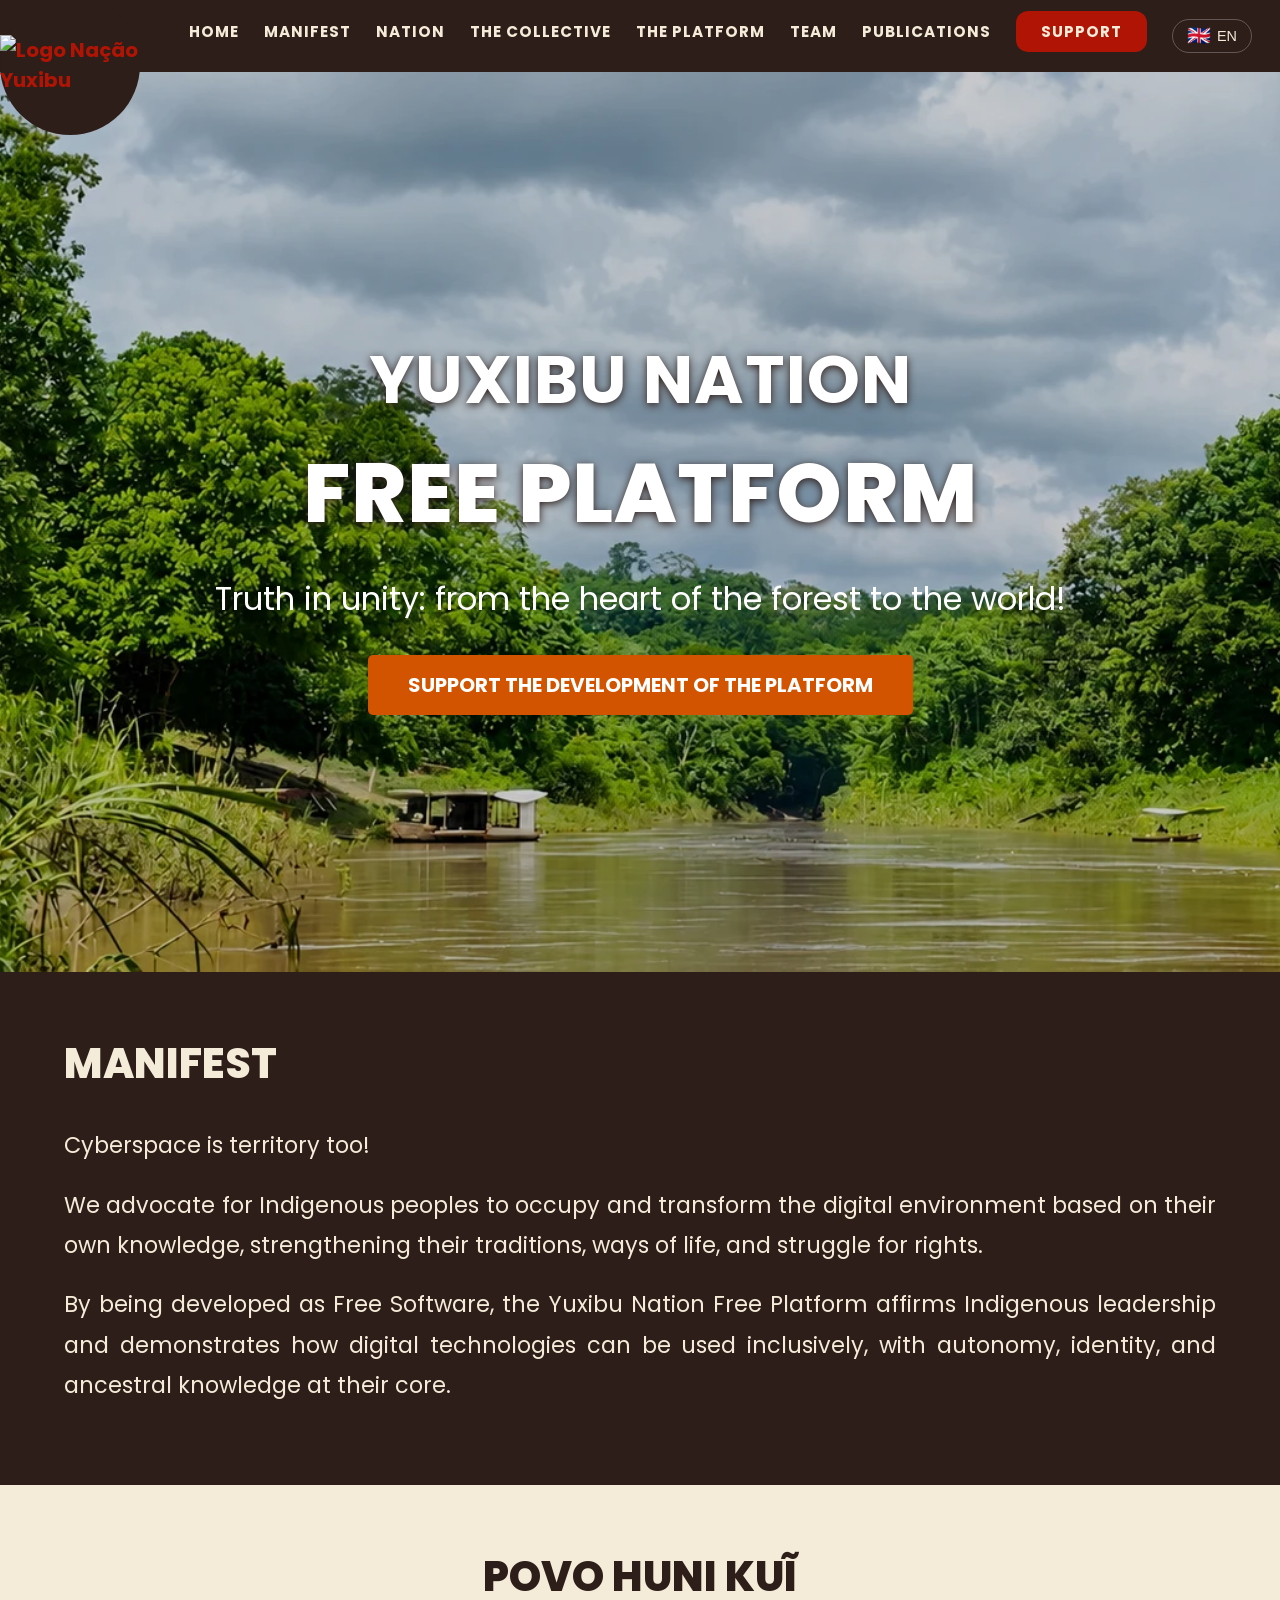
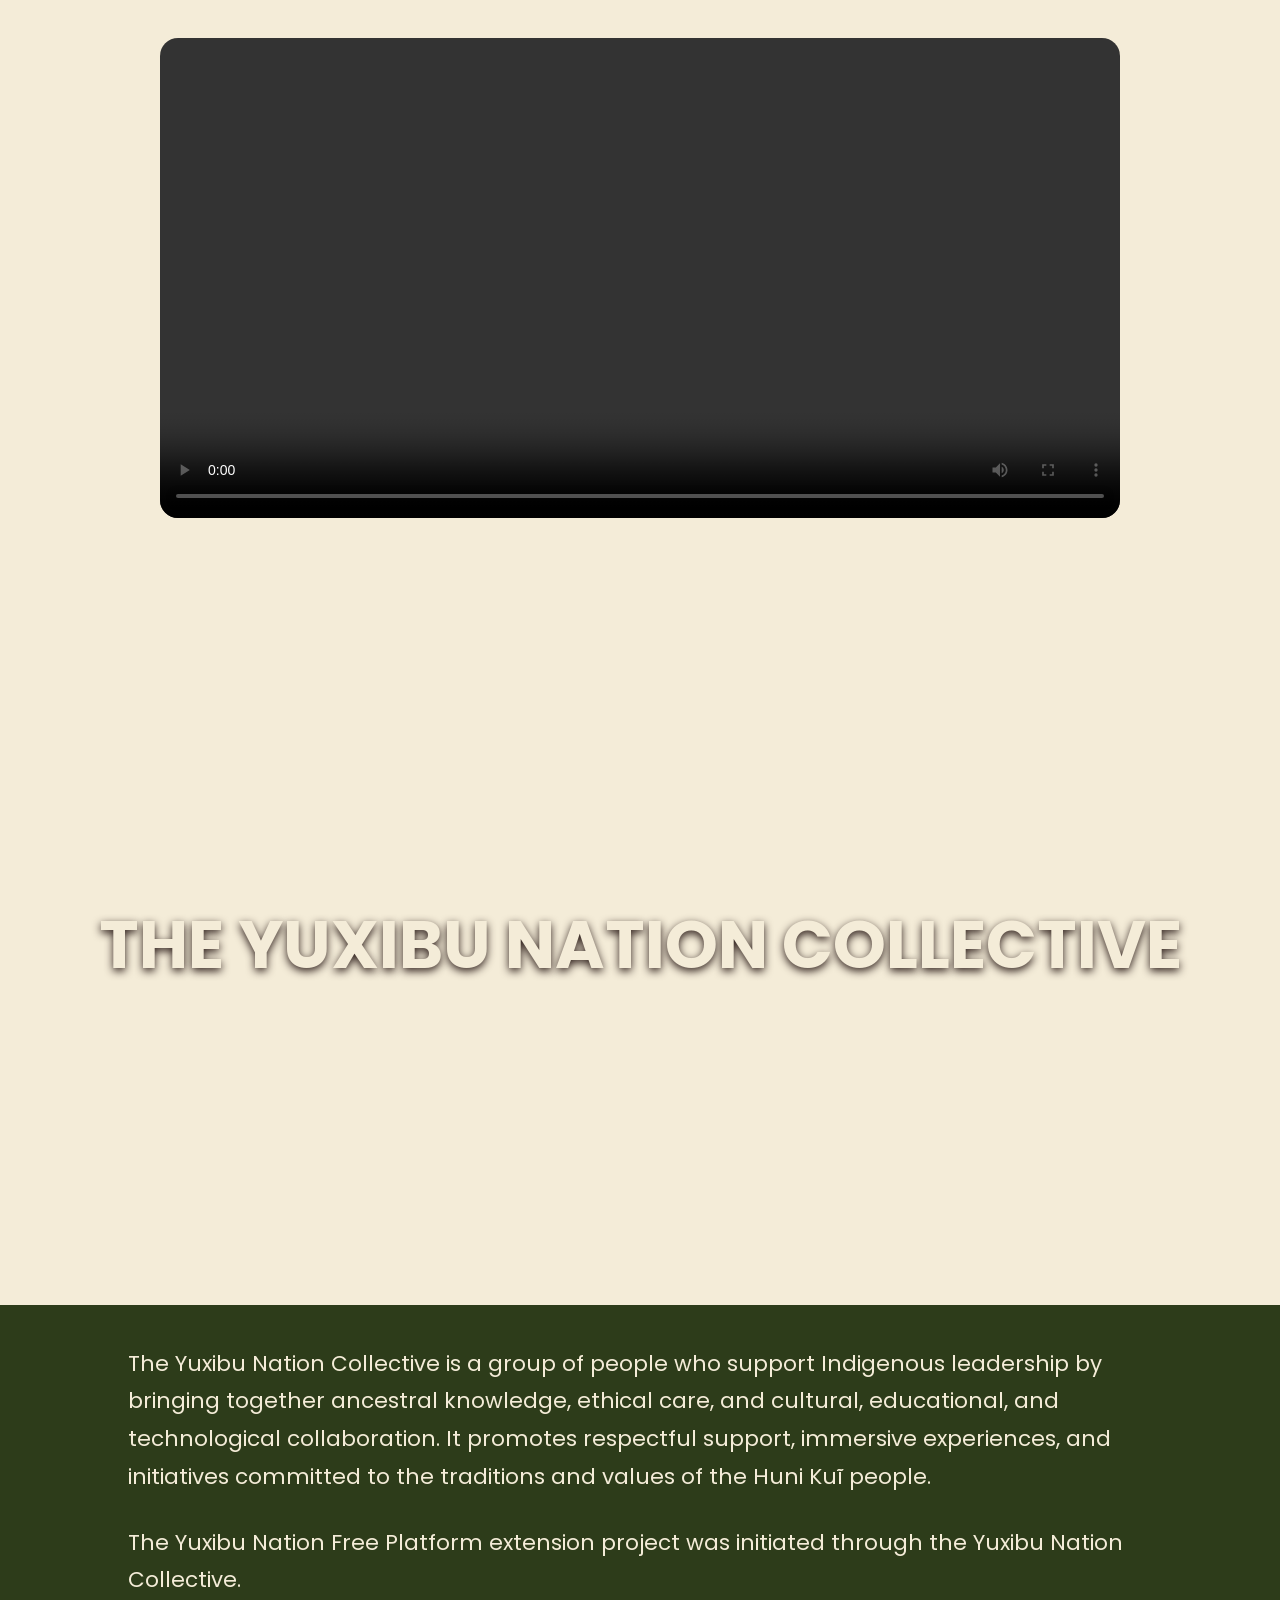
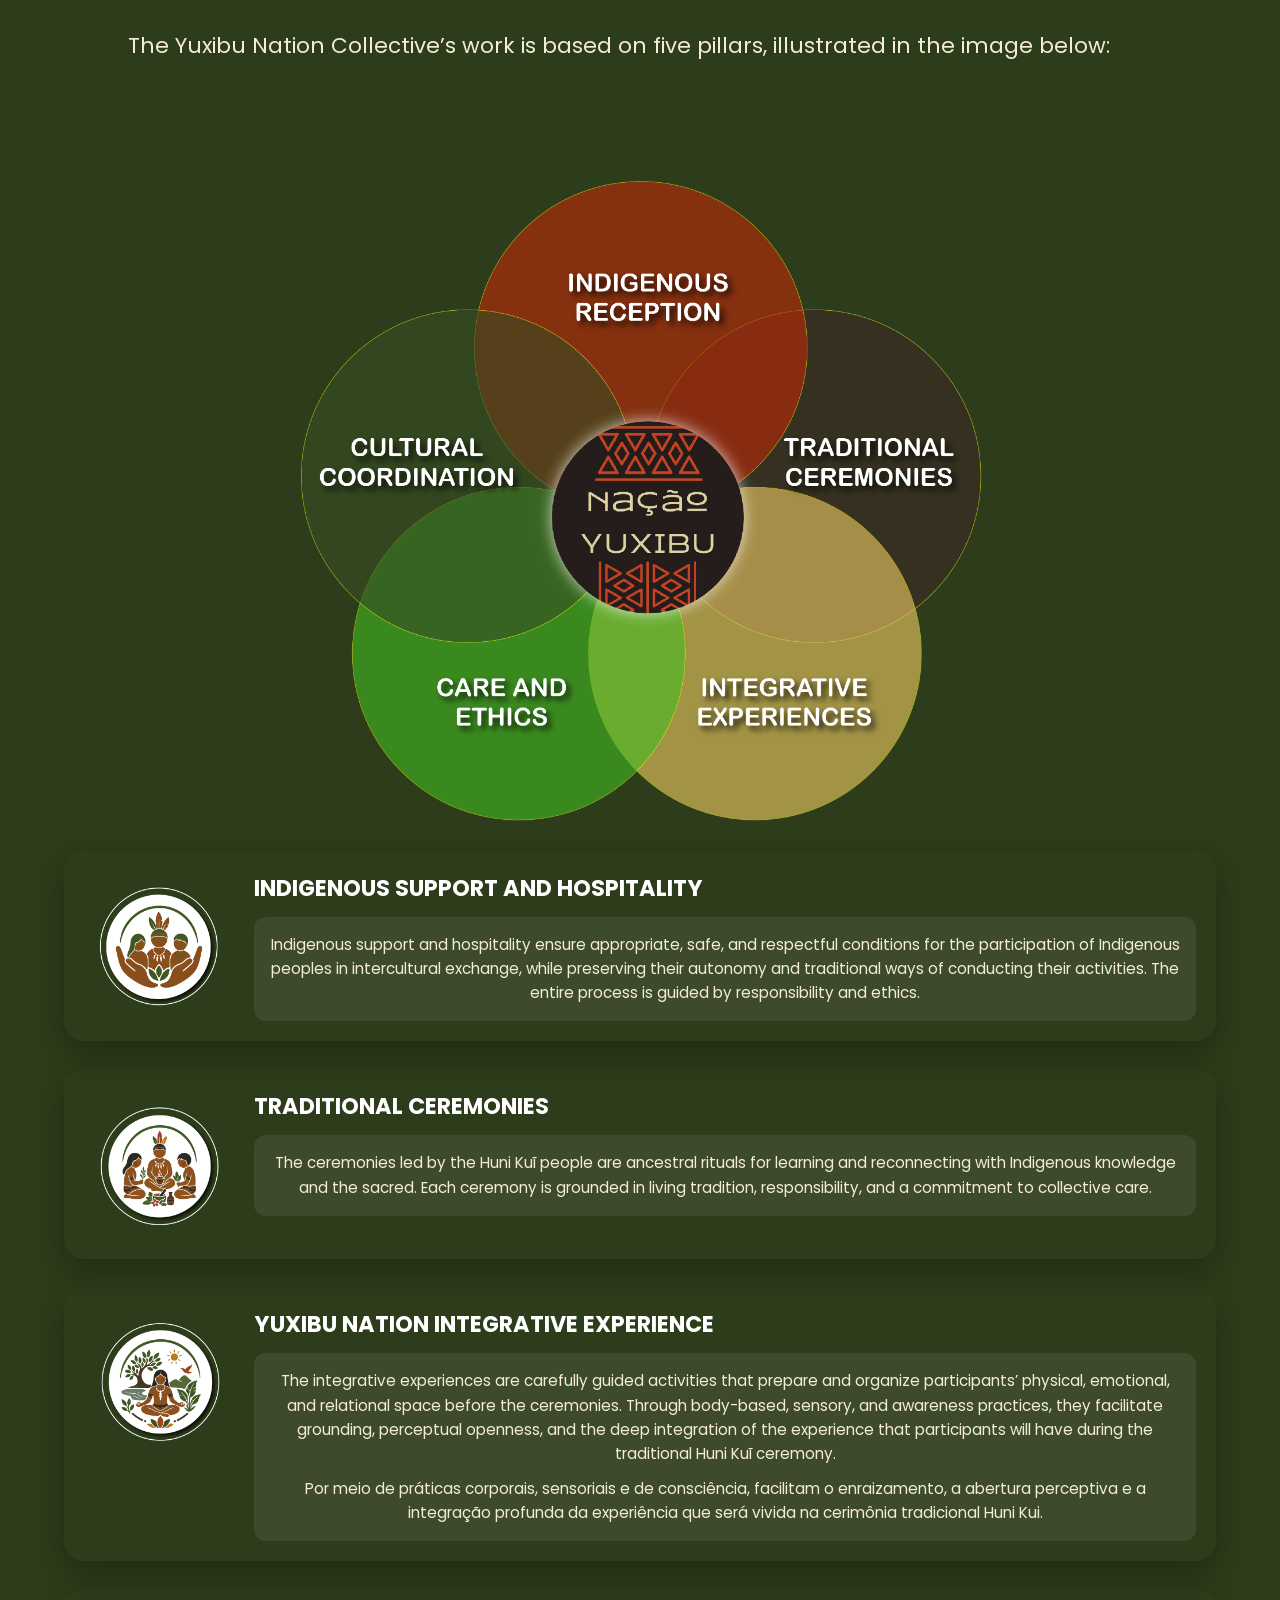
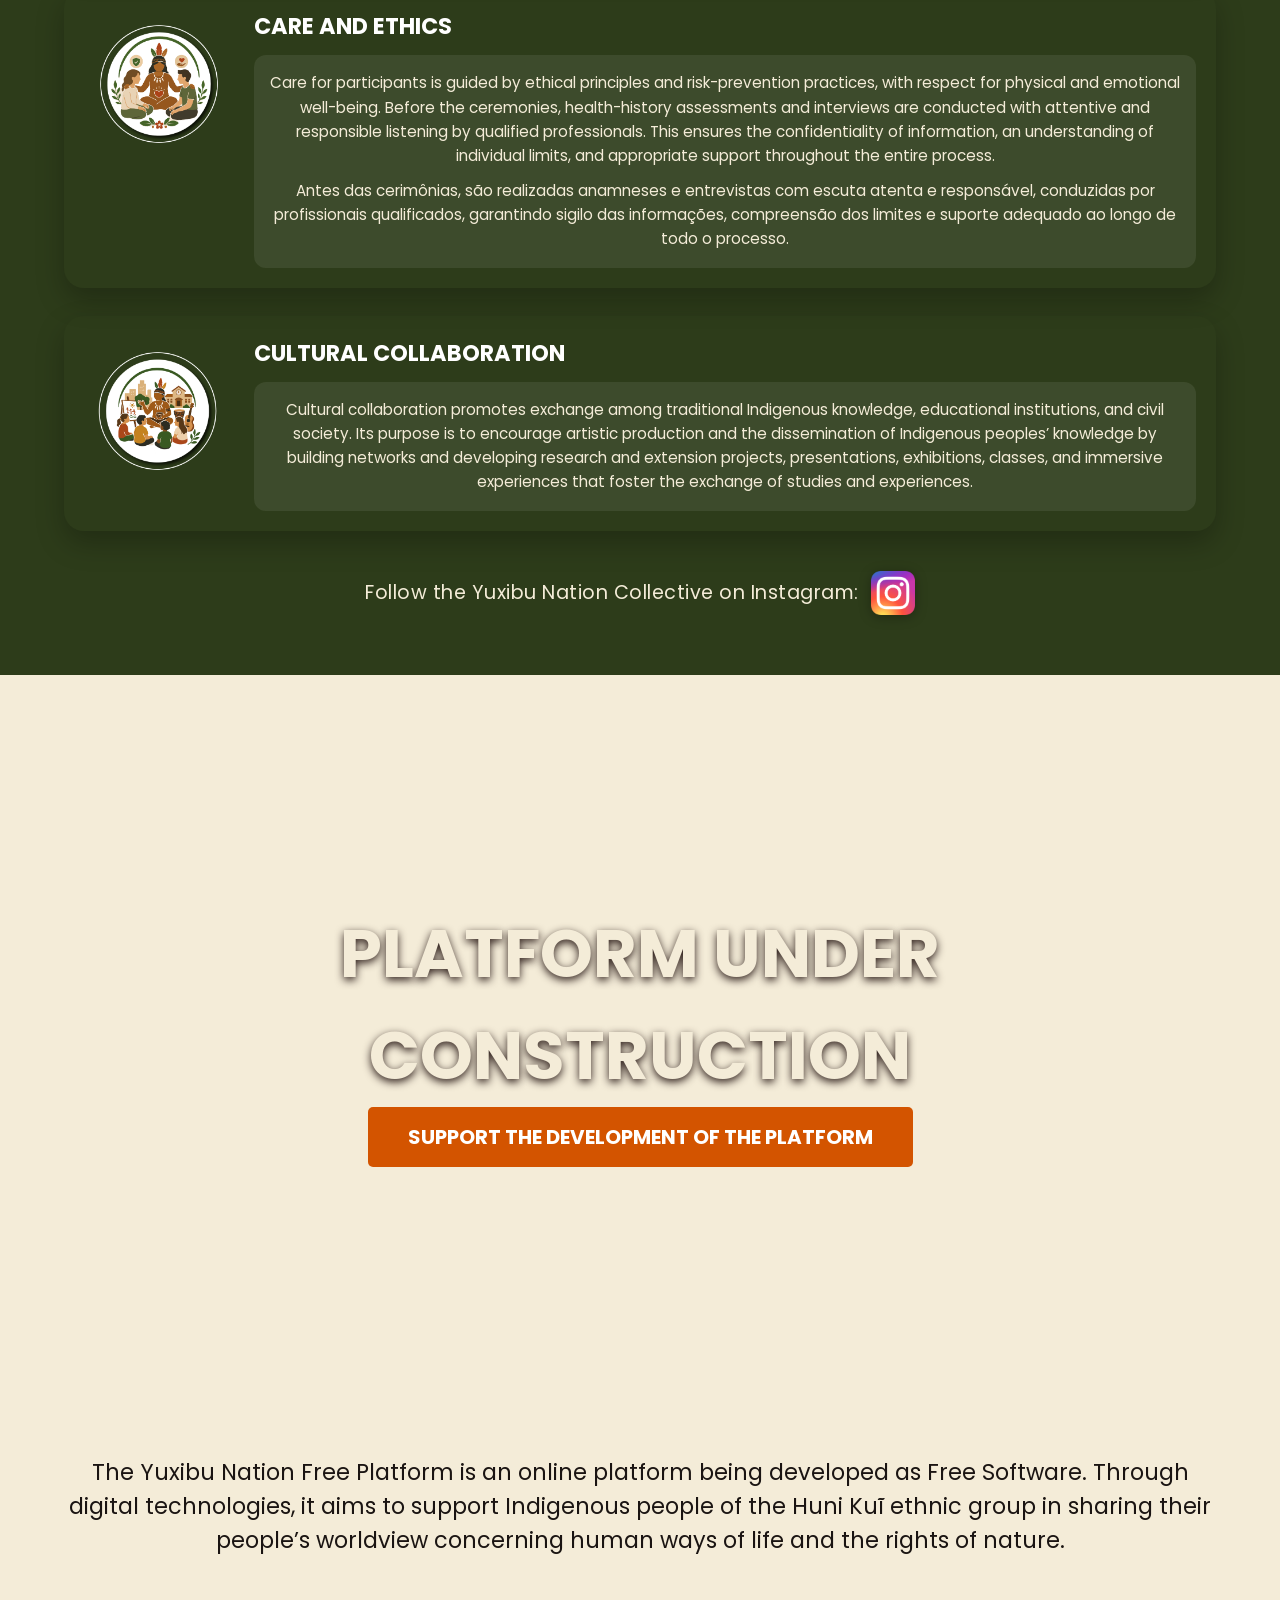
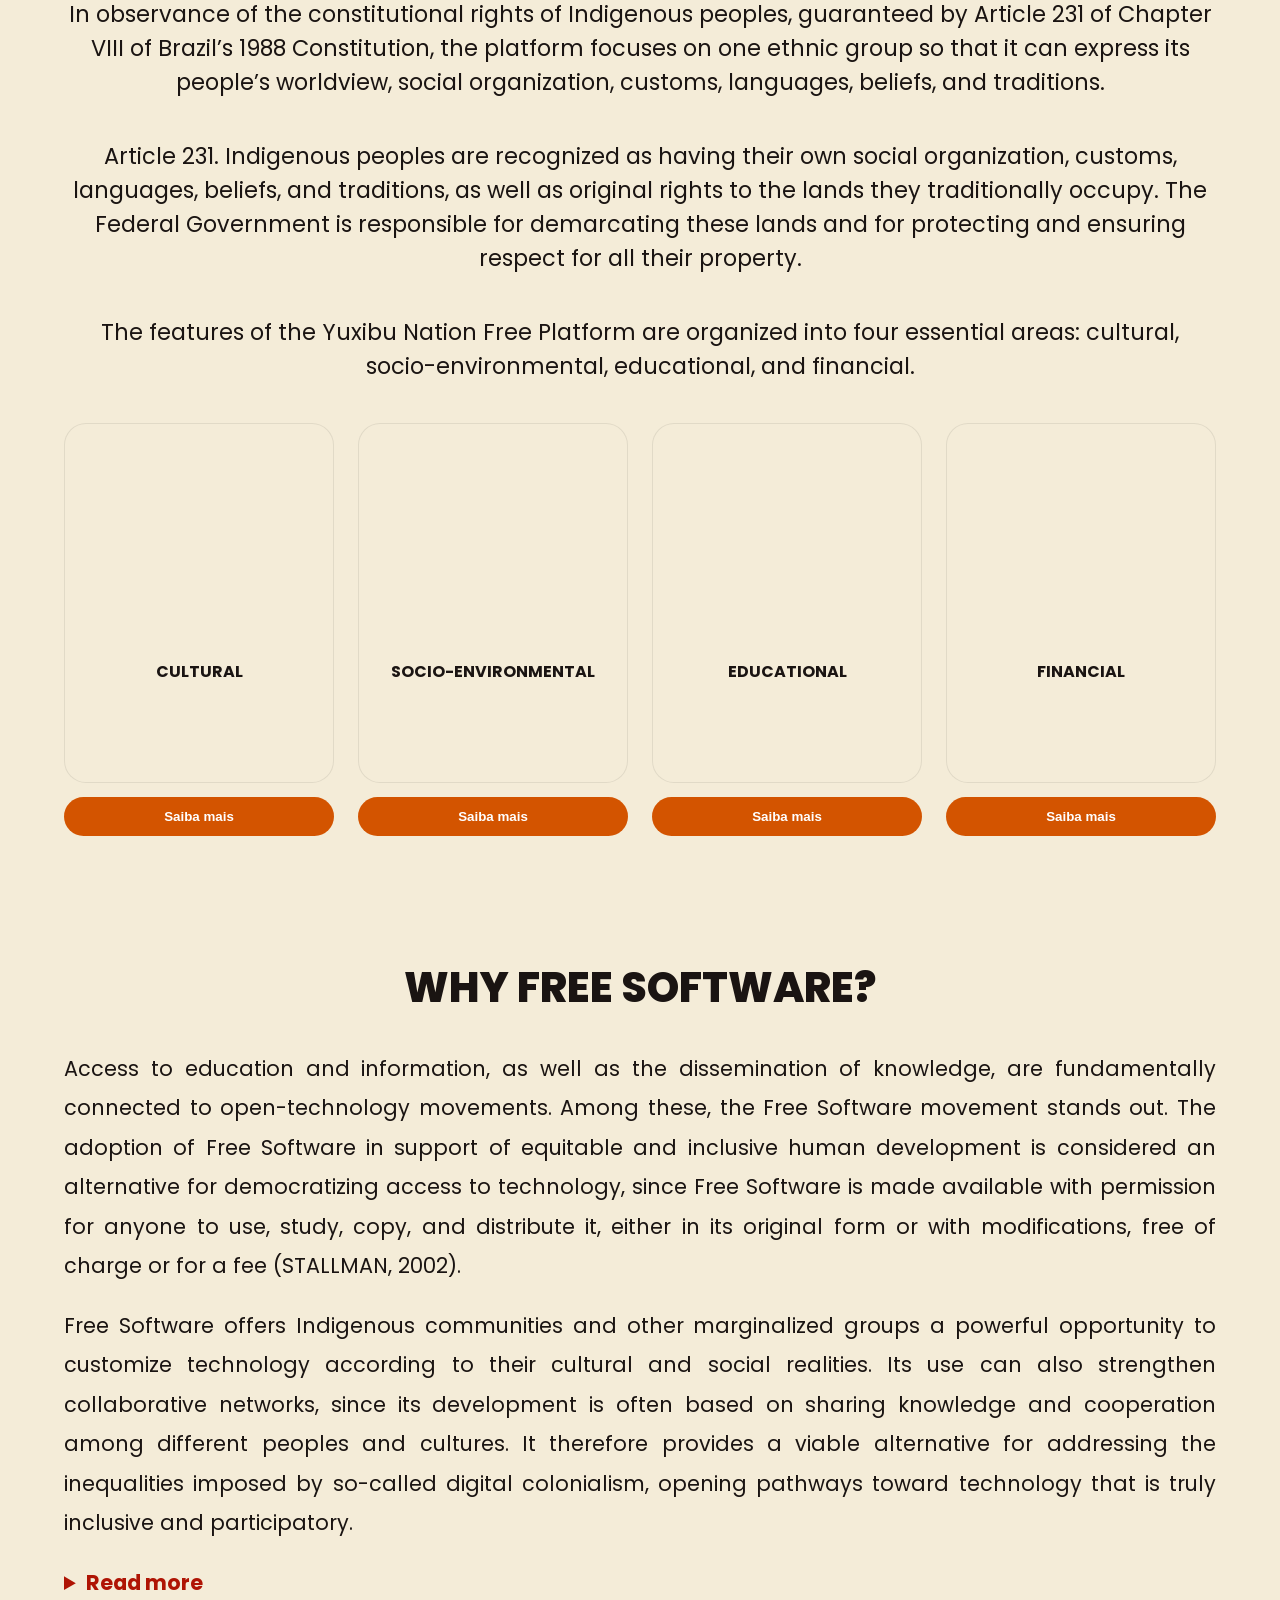
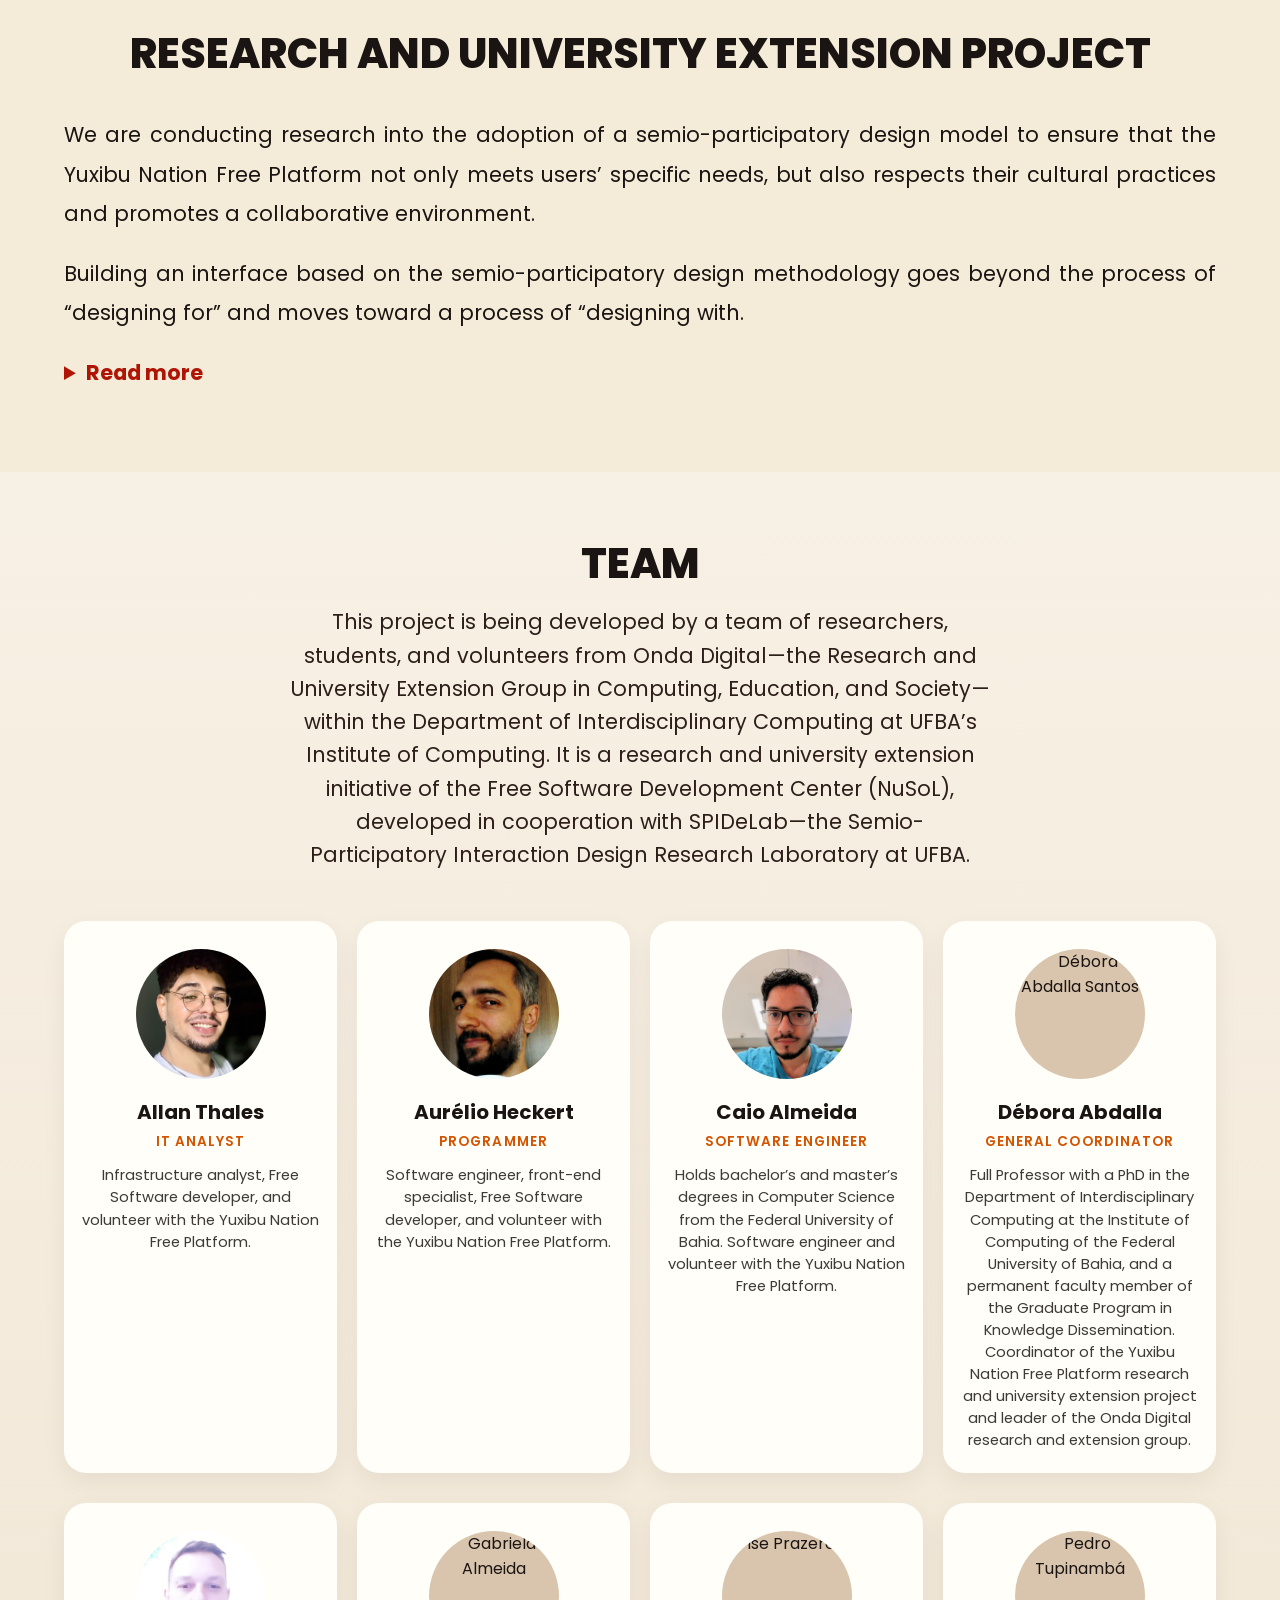
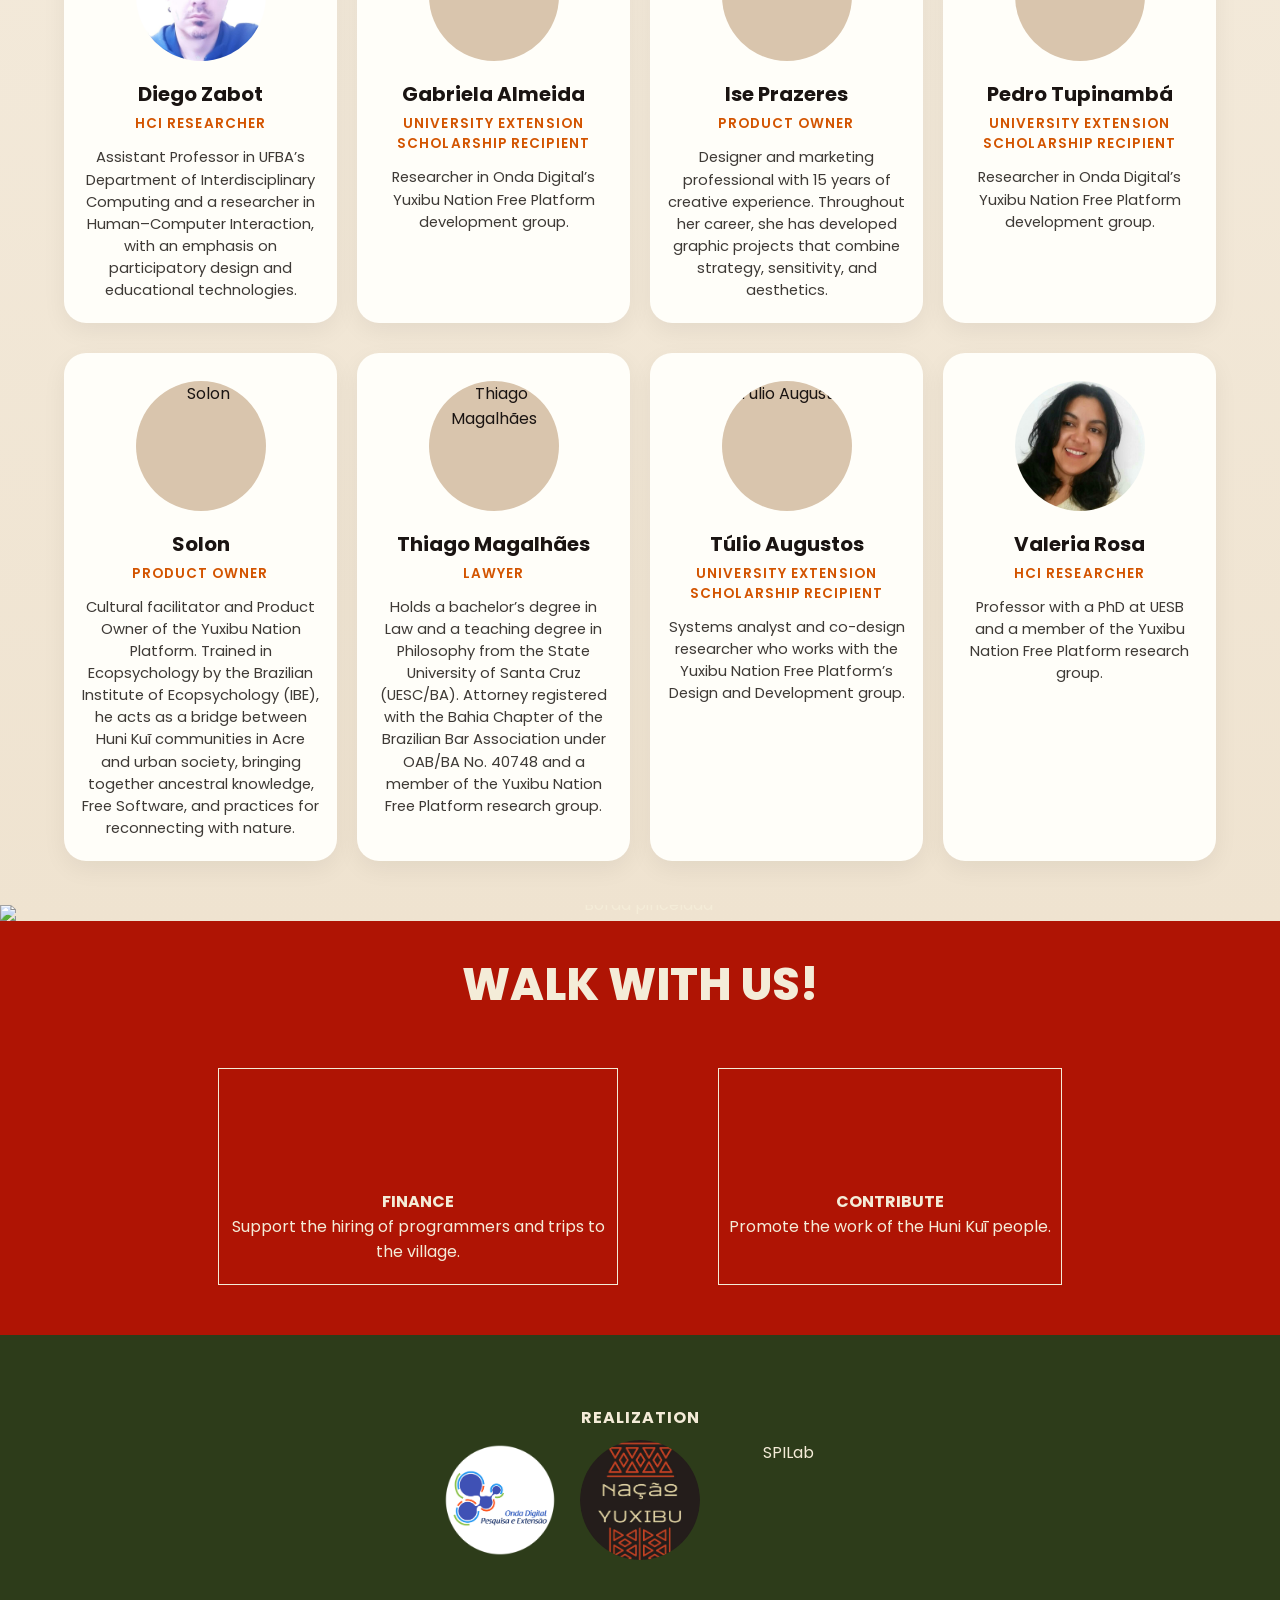
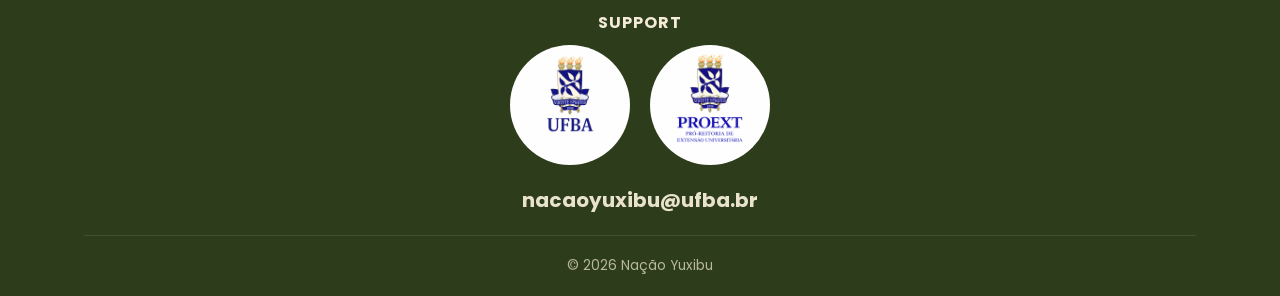
==== commit d7256d5e: "feat(traducao): adiciona suporte para tradução dinâmica e troca de imagem dos pilares em inglês" ====
--- a/index.html
+++ b/index.html
@@ -285,7 +285,7 @@
                   documentar práticas e atividades realizadas.</p>
               </div>
             </div>
-            <button class="botao-alternar-pilar" type="button" aria-expanded="false">Saiba mais</button>
+            <button data-i18n="saiba.mais" class="botao-alternar-pilar" type="button" aria-expanded="false">Saiba mais</button>
           </div>
           <!-- Pilar 2 -->
           <div class="pilar">
@@ -301,7 +301,7 @@
                   interculturais que criem novas formas de relações sociais e com a natureza.</p>
               </div>
             </div>
-            <button class="botao-alternar-pilar" type="button" aria-expanded="false">Saiba mais</button>
+            <button data-i18n="saiba.mais" class="botao-alternar-pilar" type="button" aria-expanded="false">Saiba mais</button>
           </div>
           <!-- Pilar 3 -->
           <div class="pilar">
@@ -317,7 +317,7 @@
                   treinamentos aos colaboradores.</p>
               </div>
             </div>
-            <button class="botao-alternar-pilar" type="button" aria-expanded="false">Saiba mais</button>
+            <button data-i18n="saiba.mais" class="botao-alternar-pilar" type="button" aria-expanded="false">Saiba mais</button>
           </div>
           <!-- Pilar 4 -->
           <div class="pilar">
@@ -334,7 +334,7 @@
                   sustentável.</p>
               </div>
             </div>
-            <button class="botao-alternar-pilar" type="button" aria-expanded="false">Saiba mais</button>
+            <button data-i18n="saiba.mais" class="botao-alternar-pilar" type="button" aria-expanded="false">Saiba mais</button>
           </div>
         </div>
       </div>
@@ -349,7 +349,7 @@
           O software livre oferece uma oportunidade poderosa para que as comunidades indígenas e outros grupos subalternizados personalizem a tecnologia de acordo com suas realidades culturais e sociais. Além disso, o uso do software livre pode fortalecer redes colaborativas, já que seu desenvolvimento frequentemente se baseia no compartilhamento de conhecimento e na cooperação entre diferentes povos e culturas. Dessa forma, ele se apresenta como uma alternativa viável para enfrentar as desigualdades impostas pelo chamado colonialismo digital, abrindo caminhos para uma tecnologia verdadeiramente inclusiva e participativa.
         </p>
         <details>
-          <summary class="texto-software-livre sumario">Saiba mais</summary>
+          <summary data-i18n="saiba.mais" class="texto-software-livre sumario">Saiba mais</summary>
           <p data-i18n="section4.whyfree.p3" class="texto-software-livre">Em um contexto social dominado pela plataformização do viver humano, a Plataforma Livre Nação Yuxibu, ao ser desenvolvida como software livre, com servidor de dados próprio (um espaço de disco no servidor da UFBA), para fins específicos, traz um importante resultado em mostrar como é possível uma outra forma de uso das tecnologias digitais, onde a autonomia se faz presente.
           </p>
           
@@ -368,7 +368,7 @@
           A construção de uma interface que segue a metodologia de design semioparticipativo vai para além do processo de “fazer para”, em direção ao processo de “fazer com”.
         </p>
         <details>
-          <summary class="texto-software-livre sumario">Saiba mais</summary>
+          <summary data-i18n="saiba.mais" class="texto-software-livre sumario">Saiba mais</summary>
           <p data-i18n="section4.research.p3" class="texto-software-livre">A plataforma está sendo concebida de forma a servir de base para que outros povos tradicionais possam utilizar do modelo desenvolvido com o mesmo propósito de difusão de suas cosmovisões. </p>
           <p data-i18n="section4.research.p4" class="texto-software-livre">
             Também, serão desenvolvidas capacitações no uso da tecnologia digital, fortalecendo o caráter extensionista do projeto.
